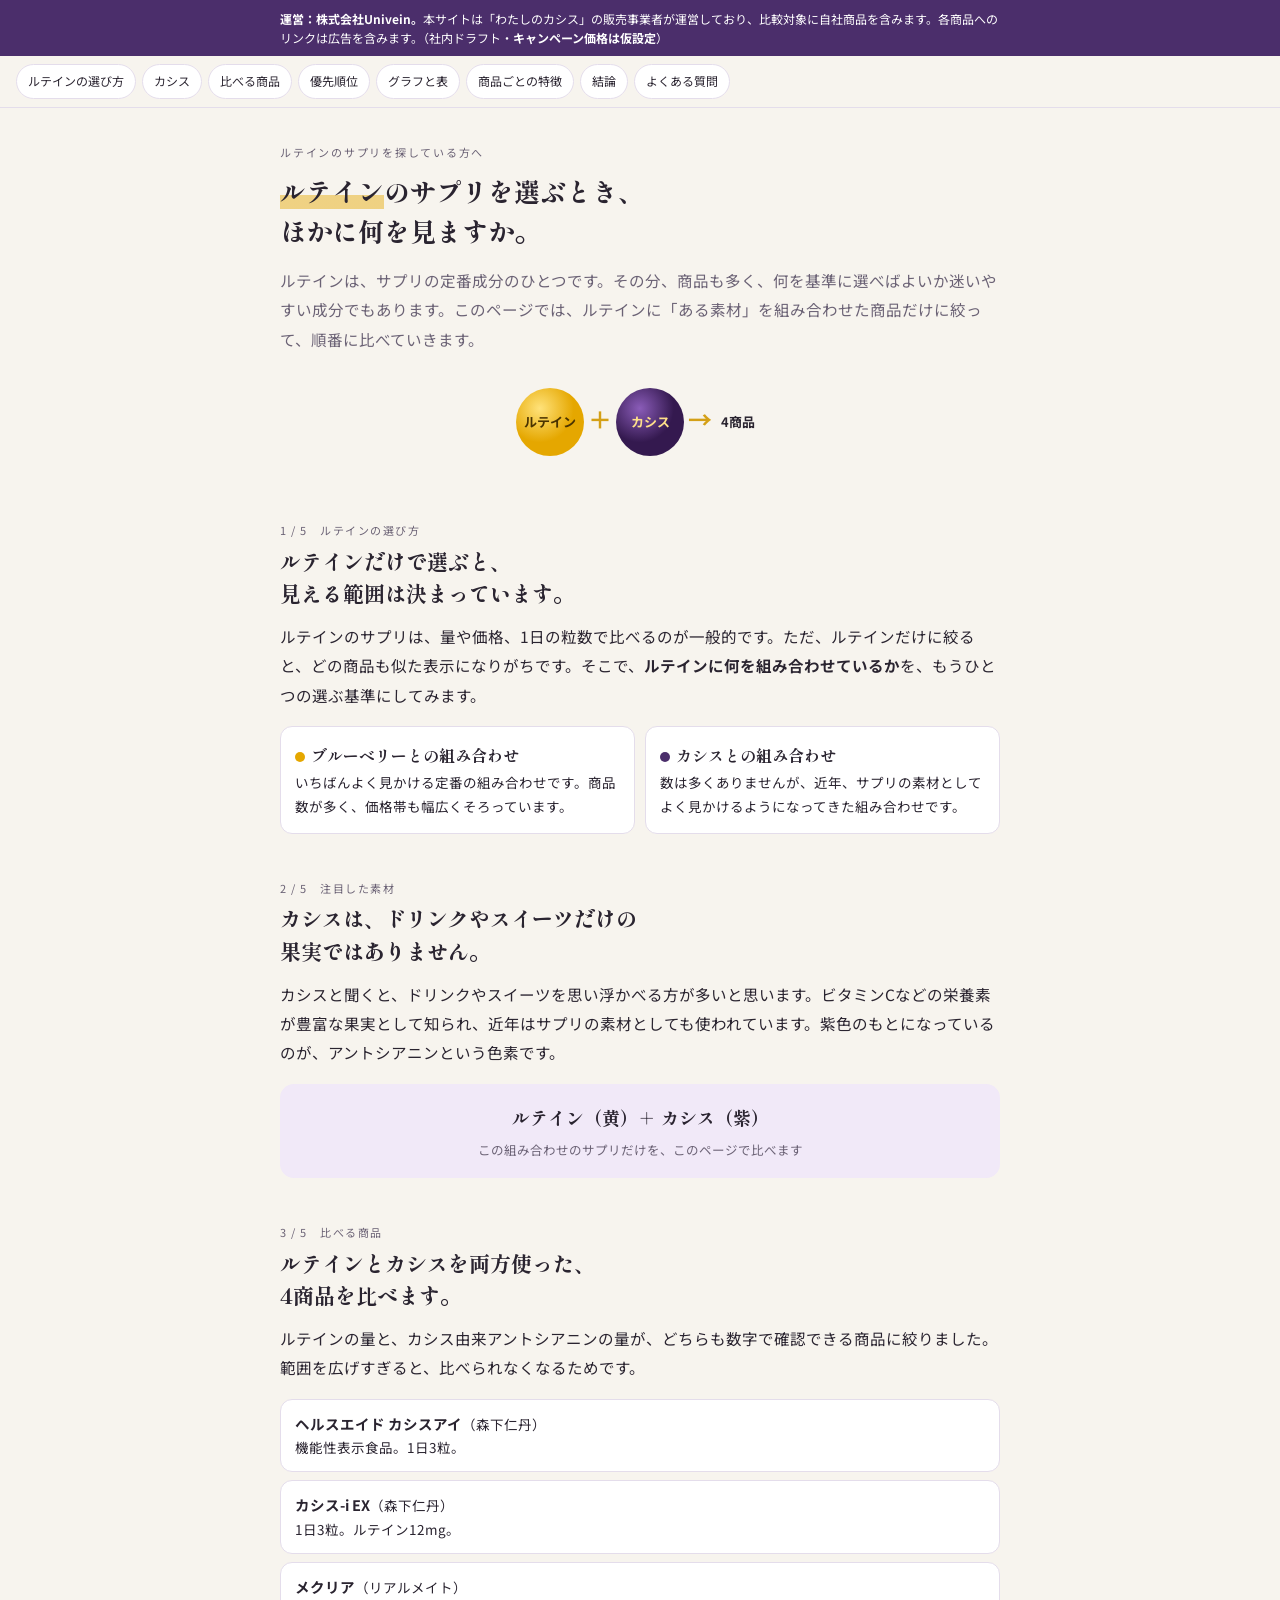
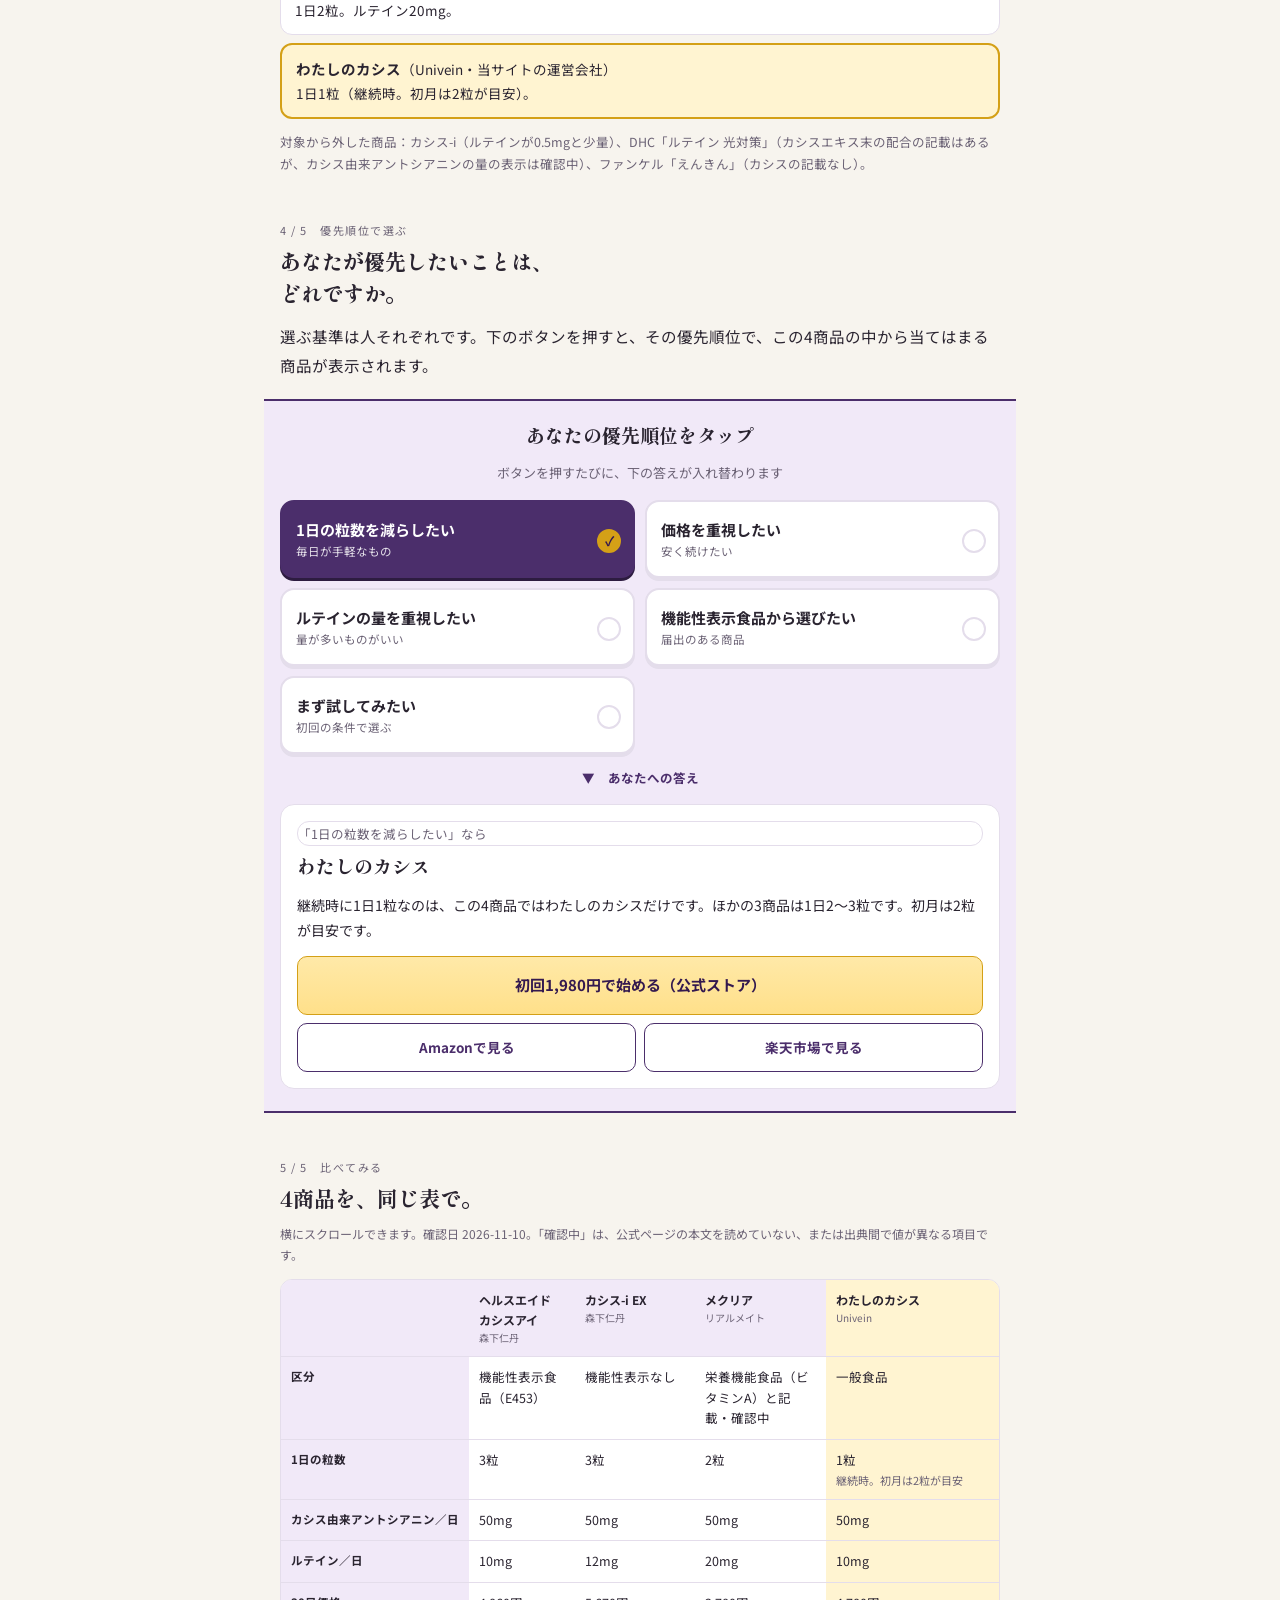
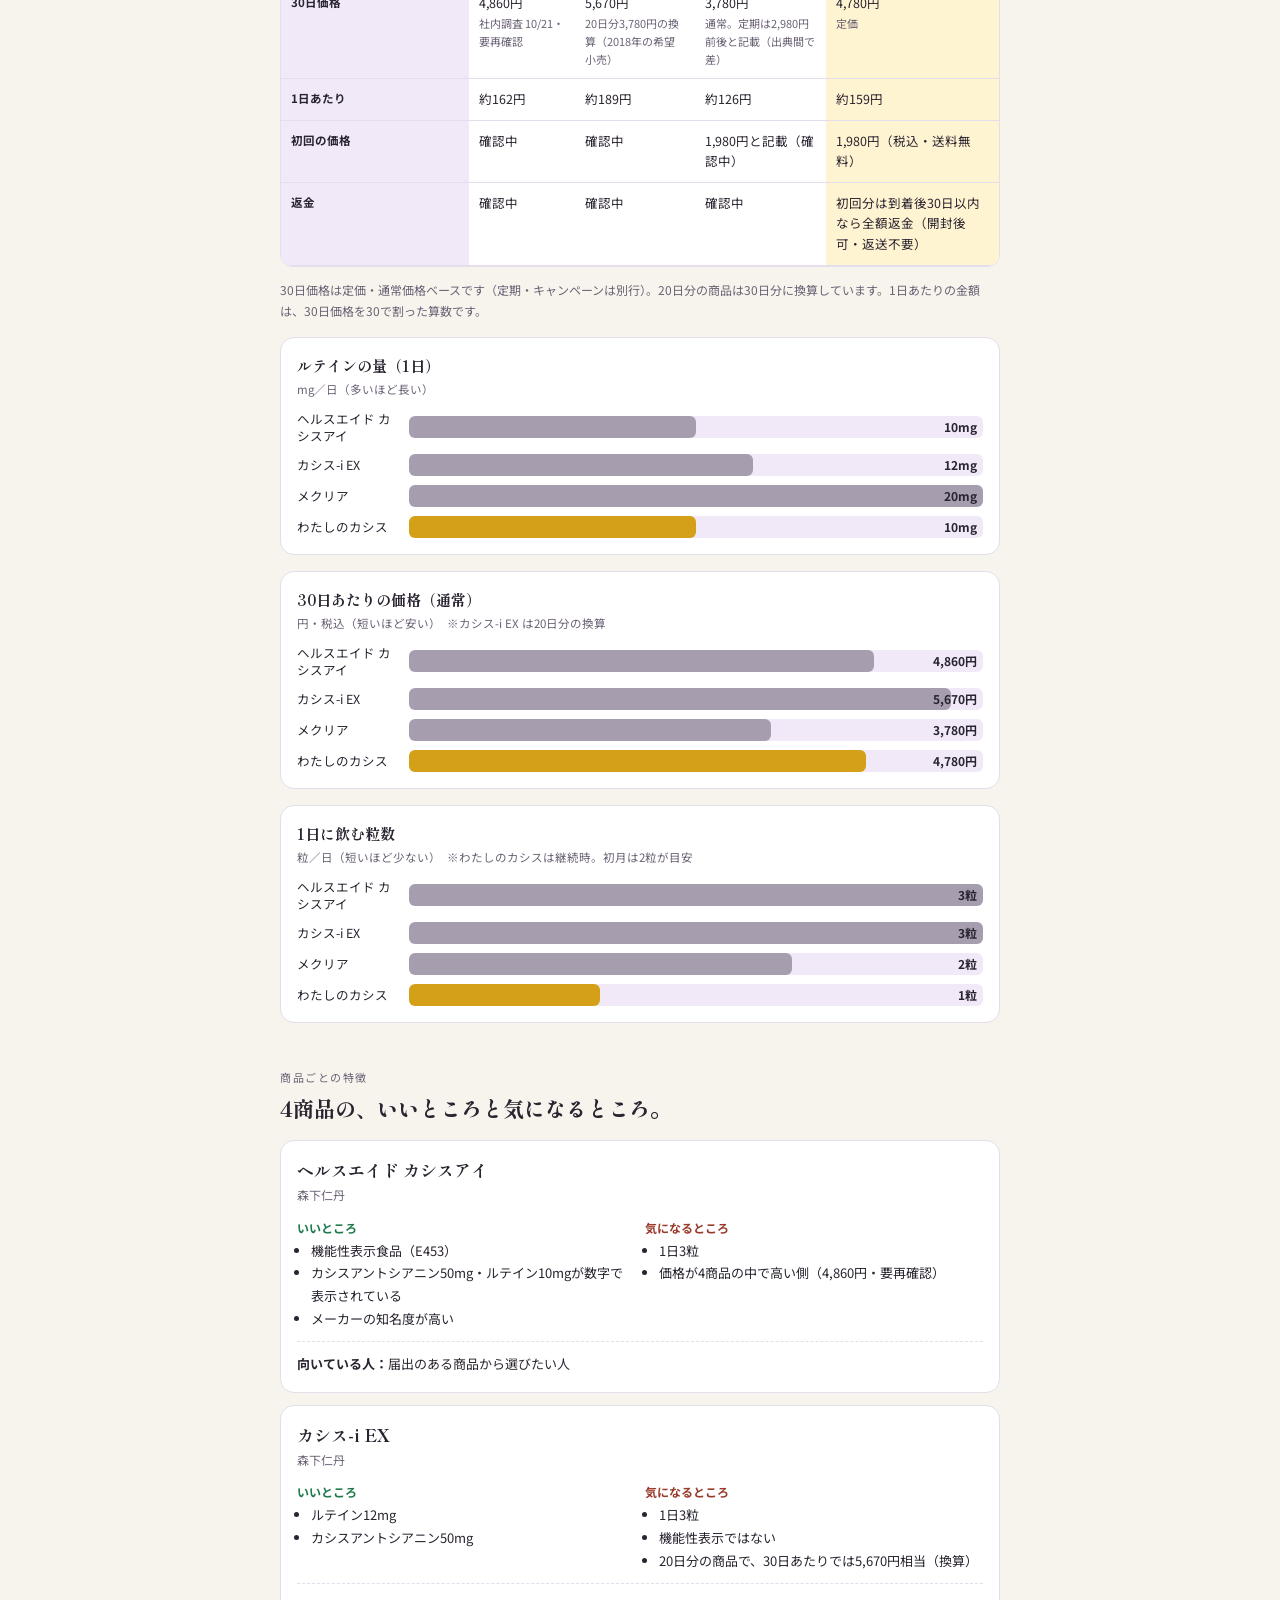
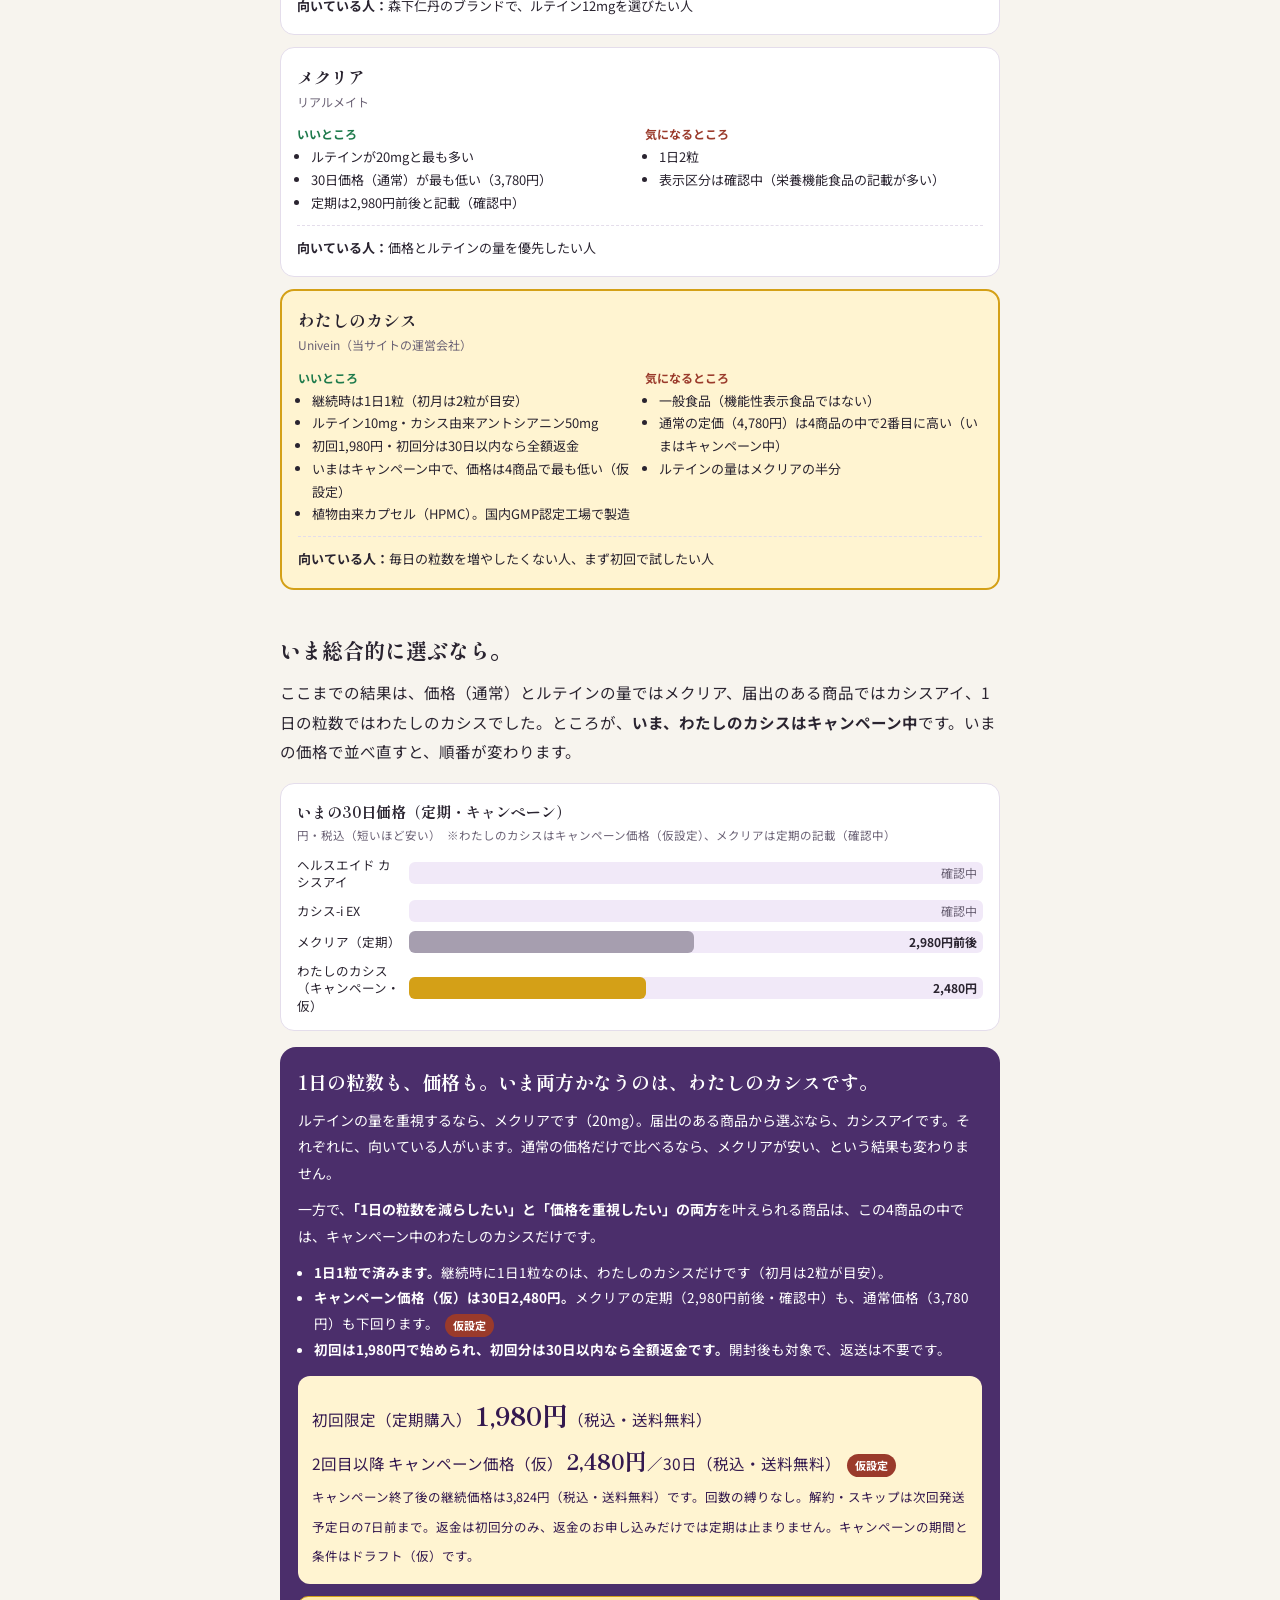
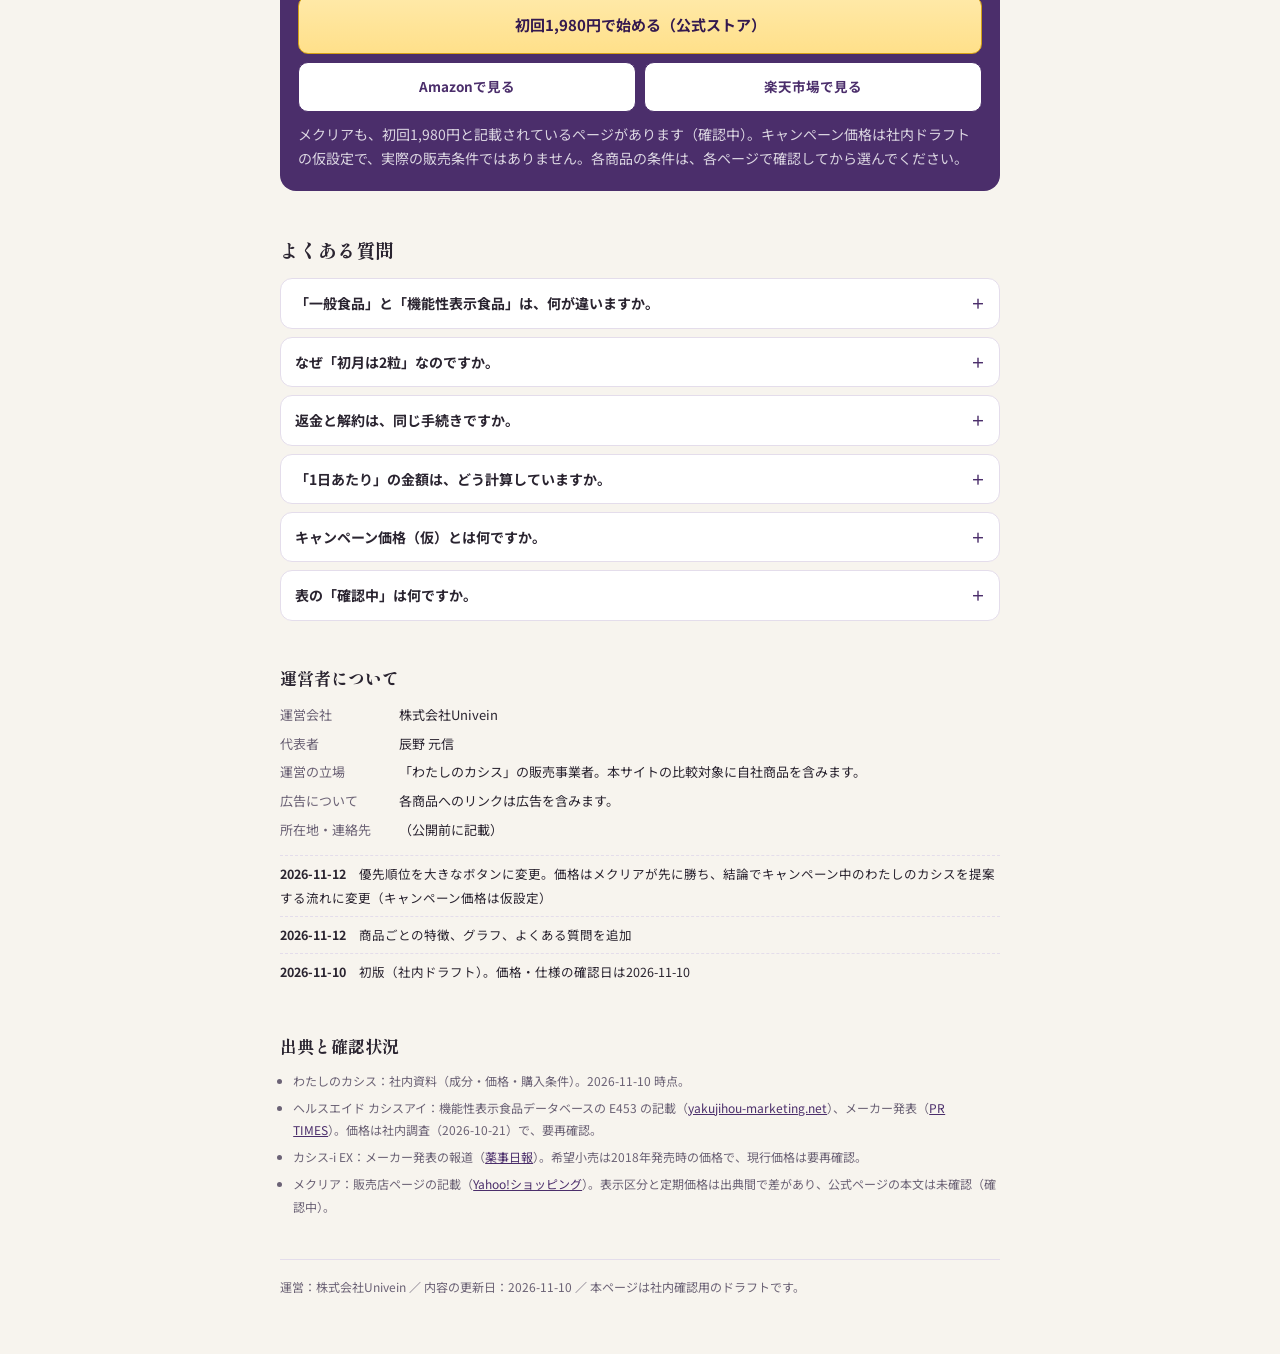
==== compare.html @ a7985a78 "比較サイト: 価格ではメクリアが先に勝ち、結論でキャンペーン中のわたしのカシスを提案する流れに変更 Co-Authored-By: Claude Sonnet 5.5 <noreply@anthrop" ====
<!doctype html>
<html lang="ja">
<head>
<meta charset="utf-8">
<meta name="viewport" content="width=device-width,initial-scale=1">
<meta name="robots" content="noindex,nofollow">
<meta name="claude:viewport-fit-sides" content="cover">
<title>ルテインとカシスのサプリ比較</title>
<link rel="preconnect" href="https://fonts.googleapis.com">
<link rel="preconnect" href="https://fonts.gstatic.com" crossorigin>
<link href="https://fonts.googleapis.com/css2?family=Noto+Sans+JP:wght@400;500;700&family=Shippori+Mincho+B1:wght@600;800&display=swap" rel="stylesheet">
<style>
/* 構成: ルテインを探している人の入口 → ルテインだけでは足りない → カシスという選択肢 → 比べる商品を絞る → 優先順位で選ぶ → 比較表 → 今の結論。上から読むと納得できる1本のストーリー */
:root{
  --bg:#F7F4EE; --card:#FFFFFF; --fg:#2A2430; --muted:#6B6275; --line:#E4DDEB;
  --accent:#4B2E6B; --accent-fg:#FFFFFF; --soft:#F1E9F8; --gold:#D4A017; --goldsoft:#FFF4D1; --lutein:#E5A700; --cassis:#4B2E6B;
  --ok:#1E7A4C; --okbg:#E3F4EA; --ng:#9A3A2B; --warn:#8A6500;
  --f-head:'Shippori Mincho B1',serif; --f-body:'Noto Sans JP',system-ui,sans-serif;
}
@media (prefers-color-scheme:dark){:root:not([data-theme="light"]){
  --bg:#17131C; --card:#221C2A; --fg:#EFE9F5; --muted:#A99FB6; --line:#3A3146;
  --accent:#C9A8EE; --accent-fg:#1B1424; --soft:#2D2438; --gold:#E8B83A; --goldsoft:#3A3014; --lutein:#F2C34A; --cassis:#C9A8EE;
  --ok:#6FD3A1; --okbg:#173326; --ng:#F29B8A; --warn:#F0C65A; color-scheme:dark}}
:root[data-theme="dark"]{
  --bg:#17131C; --card:#221C2A; --fg:#EFE9F5; --muted:#A99FB6; --line:#3A3146;
  --accent:#C9A8EE; --accent-fg:#1B1424; --soft:#2D2438; --gold:#E8B83A; --goldsoft:#3A3014; --lutein:#F2C34A; --cassis:#C9A8EE;
  --ok:#6FD3A1; --okbg:#173326; --ng:#F29B8A; --warn:#F0C65A; color-scheme:dark}
*{box-sizing:border-box}
body{margin:0;background:var(--bg);color:var(--fg);font-family:var(--f-body);font-size:15.5px;line-height:1.9;
  padding-left:max(16px,env(safe-area-inset-left,0px));padding-right:max(16px,env(safe-area-inset-right,0px));padding-block:0 56px}
.wrap{max-width:720px;margin:0 auto}
h1,h2,h3{font-family:var(--f-head);line-height:1.55;margin:0;text-wrap:balance}
.disclose{margin:0 calc(-1 * max(16px,env(safe-area-inset-left,0px)));padding:9px max(16px,env(safe-area-inset-left,0px));background:var(--accent);color:var(--accent-fg);font-size:12px;line-height:1.6}
header.hero{padding:34px 0 6px}
.eyebrow{font-size:11px;letter-spacing:.16em;color:var(--muted)}
h1{font-size:26px;font-weight:800;margin-top:8px}
h1 em{font-style:normal;background:linear-gradient(transparent 62%,color-mix(in srgb,var(--lutein) 45%,transparent) 62%)}
.lead{margin:14px 0 0;color:var(--muted)}
.step{margin-top:44px}
.stepno{font-size:11px;letter-spacing:.14em;color:var(--muted)}
h2{font-size:21px;font-weight:800;margin-top:4px}
.step p{margin:12px 0 0}
.pair{display:grid;grid-template-columns:1fr 1fr;gap:10px;margin-top:16px}
.pair div{padding:14px;border-radius:12px;background:var(--card);border:1px solid var(--line);font-size:13.5px;line-height:1.75}
.pair b{display:block;font-family:var(--f-head);font-size:16px;margin-bottom:2px}
.dot{display:inline-block;width:10px;height:10px;border-radius:50%;margin-right:6px;vertical-align:baseline}
.eq{margin-top:16px;padding:16px;border-radius:14px;background:var(--soft);text-align:center;font-family:var(--f-head);font-size:18px;font-weight:800}
.eq small{display:block;font-family:var(--f-body);font-weight:400;font-size:12.5px;color:var(--muted);margin-top:4px}
.cards4{display:grid;gap:8px;margin-top:16px}
.pc{padding:12px 14px;border-radius:12px;background:var(--card);border:1px solid var(--line);font-size:13.5px;line-height:1.7}
.pc b{font-size:14.5px}
.pc.me{border:2px solid var(--gold);background:var(--goldsoft)}
.excl{margin-top:12px;font-size:12.5px;color:var(--muted);line-height:1.8}
.pick{margin:18px calc(-1 * max(16px,env(safe-area-inset-left,0px))) 0;padding:20px max(16px,env(safe-area-inset-left,0px)) 22px;background:var(--soft);border-block:2px solid var(--accent)}
.pick-lead{font-family:var(--f-head);font-size:19px;font-weight:800;line-height:1.5;text-align:center}
.pick-sub{margin:6px 0 0;text-align:center;font-size:13px;color:var(--muted)}
.tiles{display:grid;grid-template-columns:1fr 1fr;gap:10px;margin-top:14px}
.tile{all:unset;box-sizing:border-box;cursor:pointer;position:relative;display:flex;flex-direction:column;justify-content:center;gap:2px;min-height:78px;padding:12px 38px 12px 14px;border:2px solid var(--line);border-radius:14px;background:var(--card);font-weight:700;font-size:15px;line-height:1.45;box-shadow:0 3px 0 var(--line);transition:transform .12s,box-shadow .12s}
.tile small{font-weight:400;font-size:11.5px;color:var(--muted)}
.tile::after{content:"";position:absolute;right:12px;top:50%;width:20px;height:20px;margin-top:-10px;border-radius:50%;border:2px solid var(--line)}
.tile:active{transform:translateY(2px);box-shadow:0 1px 0 var(--line)}
.tile[aria-pressed="true"]{border-color:var(--accent);background:var(--accent);color:var(--accent-fg);box-shadow:0 3px 0 color-mix(in srgb,var(--accent) 60%,#000)}
.tile[aria-pressed="true"] small{color:inherit;opacity:.85}
.tile[aria-pressed="true"]::after{content:"✓";display:flex;align-items:center;justify-content:center;background:var(--gold);border-color:var(--gold);color:#34194F;font-size:13px;line-height:1}
.tile:focus-visible,.btn:focus-visible{outline:3px solid var(--gold);outline-offset:2px}
.pick-arrow{margin-top:12px;text-align:center;font-size:12.5px;color:var(--accent);font-weight:700}
.answer.flash{animation:flash .45s ease}
@keyframes flash{from{opacity:.2;transform:translateY(8px)}to{opacity:1;transform:none}}
@media (prefers-reduced-motion:reduce){.answer.flash{animation:none}.tile{transition:none}}
.ribbon{display:inline-block;margin-left:6px;padding:1px 8px;border-radius:999px;background:var(--ng);color:#fff;font-size:11px;font-weight:700;vertical-align:middle}
.camp{margin-top:10px;padding:12px 14px;border-radius:12px;background:var(--goldsoft);border:1.5px dashed var(--gold);font-size:13.5px;line-height:1.8}
.camp b{font-family:var(--f-head);font-size:22px}
.answer{margin-top:14px;padding:16px;border-radius:14px;background:var(--card);border:1px solid var(--line)}
.answer .q{font-size:12.5px;color:var(--muted)}
.answer .a{font-family:var(--f-head);font-size:19px;font-weight:800;margin-top:2px}
.answer p{margin:8px 0 0;font-size:14px;line-height:1.85}
.btns{display:grid;grid-template-columns:1fr 1fr;gap:8px;margin-top:12px}
.btn{display:block;text-align:center;text-decoration:none;font-weight:700;font-size:13.5px;padding:11px 8px;border-radius:10px;border:1.5px solid var(--accent);color:var(--accent);background:var(--card)}
.btn.main{grid-column:1/-1;background:linear-gradient(180deg,#FFE9A8,#FFE08A);border-color:#D4A017;color:#34194F;font-size:15px;padding:14px 8px}
.scroller{overflow-x:auto;margin-top:14px;border:1px solid var(--line);border-radius:12px;background:var(--card)}
table{border-collapse:collapse;width:100%;min-width:560px;font-size:12.5px;line-height:1.65}
th,td{padding:10px;text-align:left;border-bottom:1px solid var(--line);vertical-align:top}
thead th{background:var(--soft);font-size:12px}
tbody th{background:var(--soft);font-size:11.5px;white-space:nowrap;position:sticky;left:0}
td.me,th.me{background:var(--goldsoft)}
td small{display:block;color:var(--muted);font-size:11px}
.hl{font-weight:700;color:var(--ok)}
.note{font-size:12px;color:var(--muted);margin-top:8px;line-height:1.75}
.final{margin-top:16px;padding:20px 18px;border-radius:16px;background:var(--accent);color:var(--accent-fg)}
.final h3{font-size:19px}
.final p{margin:10px 0 0;font-size:14px}
.final ul{margin:10px 0 0;padding-left:1.2em;font-size:13.5px}
.offer{margin-top:14px;padding:14px;border-radius:12px;background:var(--goldsoft);color:#34194F}
.offer b{font-family:var(--f-head);font-size:26px}
.final .note{color:inherit;opacity:.8}
.src{font-size:12px;color:var(--muted);padding-left:1.1em;margin:10px 0 0}
.src li{margin:4px 0;overflow-wrap:anywhere}
a{color:var(--accent)}
footer{margin-top:40px;padding-top:16px;border-top:1px solid var(--line);font-size:12px;color:var(--muted)}

.nav{position:sticky;top:env(safe-area-inset-top,0px);z-index:20;margin:0 calc(-1 * max(16px,env(safe-area-inset-left,0px)));padding:8px max(16px,env(safe-area-inset-left,0px));background:color-mix(in srgb,var(--bg) 92%,transparent);backdrop-filter:blur(6px);border-bottom:1px solid var(--line);overflow-x:auto;white-space:nowrap}
.nav a{display:inline-block;margin-right:6px;padding:5px 11px;border-radius:999px;font-size:12px;text-decoration:none;color:var(--fg);background:var(--card);border:1px solid var(--line)}
.nav a:focus-visible{outline:3px solid var(--gold);outline-offset:2px}
.hero-art{margin-top:20px;display:flex;justify-content:center}
.chart{margin-top:16px;padding:16px;border-radius:14px;background:var(--card);border:1px solid var(--line)}
.chart h3{font-size:15px}
.chart .u{font-size:11.5px;color:var(--muted);margin-top:2px}
.bar{display:grid;grid-template-columns:104px 1fr;gap:8px;align-items:center;margin-top:9px;font-size:12.5px}
.bar .nm{line-height:1.4}
.bar .tr{position:relative;height:22px;border-radius:6px;background:var(--soft)}
.bar .fl{position:absolute;inset:0 auto 0 0;border-radius:6px;background:var(--muted);opacity:.55}
.bar.me .fl{background:var(--gold);opacity:1}
.bar .v{position:absolute;right:6px;top:50%;transform:translateY(-50%);font-size:12px;font-weight:700;font-variant-numeric:tabular-nums}
.prof{display:grid;gap:12px;margin-top:16px}
.pf{padding:16px;border-radius:14px;background:var(--card);border:1px solid var(--line)}
.pf.me{border:2px solid var(--gold);background:var(--goldsoft)}
.pf h3{font-size:17px}.pf .mk{font-size:12px;color:var(--muted)}
.pf .cols{display:grid;grid-template-columns:1fr 1fr;gap:10px;margin-top:10px;font-size:13px;line-height:1.75}
.pf .cols b{display:block;font-size:12px;margin-bottom:2px}
.pf .good b{color:var(--ok)}.pf .bad b{color:var(--ng)}
.pf ul{margin:0;padding-left:1.1em}
.pf .for{margin-top:10px;font-size:13px;padding-top:10px;border-top:1px dashed var(--line)}
.faq{margin-top:14px;display:grid;gap:8px}
.q{border:1px solid var(--line);border-radius:12px;background:var(--card);overflow:hidden}
.q button{all:unset;box-sizing:border-box;cursor:pointer;display:flex;gap:10px;width:100%;padding:13px 14px;font-weight:700;font-size:14px;line-height:1.6}
.q button::after{content:"＋";margin-left:auto;color:var(--accent)}
.q button[aria-expanded="true"]::after{content:"－"}
.q button:focus-visible{outline:3px solid var(--gold);outline-offset:-3px}
.q .ans{padding:0 14px 14px;font-size:13.5px;line-height:1.85}
.q .ans[hidden]{display:none}
.co{margin-top:12px;font-size:13px}
.co{display:grid;grid-template-columns:8.5em 1fr;gap:4px 8px}.co dt{color:var(--muted)}.co dd{margin:0}
.log{margin:10px 0 0;padding:0;list-style:none;font-size:12.5px}
.log li{padding:6px 0;border-top:1px dashed var(--line)}
@media (max-width:420px){.pf .cols{grid-template-columns:1fr}.bar{grid-template-columns:88px 1fr}.tiles{gap:8px}.tile{font-size:14px;padding-right:34px}}
@media (max-width:420px){.pair{grid-template-columns:1fr}}
</style>
</head>
<body>
<div class="disclose"><div class="wrap"><b>運営：株式会社Univein。</b>本サイトは「わたしのカシス」の販売事業者が運営しており、比較対象に自社商品を含みます。各商品へのリンクは広告を含みます。（社内ドラフト・<b>キャンペーン価格は仮設定</b>）</div></div>

<nav class="nav" aria-label="ページ内の移動"><a href="#s1">ルテインの選び方</a><a href="#s2">カシス</a><a href="#s3">比べる商品</a><a href="#s4">優先順位</a><a href="#s5">グラフと表</a><a href="#s7">商品ごとの特徴</a><a href="#s6">結論</a><a href="#faq">よくある質問</a></nav>
<div class="wrap">
<header class="hero">
  <div class="eyebrow">ルテインのサプリを探している方へ</div>
  <h1><em>ルテイン</em>のサプリを選ぶとき、<br>ほかに何を見ますか。</h1>
  <p class="lead">ルテインは、サプリの定番成分のひとつです。その分、商品も多く、何を基準に選べばよいか迷いやすい成分でもあります。このページでは、ルテインに「ある素材」を組み合わせた商品だけに絞って、順番に比べていきます。</p>
  <div class="hero-art" aria-hidden="true"><svg width="260" height="96" viewBox="0 0 260 96"><defs><radialGradient id="gy" cx="35%" cy="30%"><stop offset="0" stop-color="#FFE27A"/><stop offset="1" stop-color="#E5A700"/></radialGradient><radialGradient id="gp" cx="35%" cy="30%"><stop offset="0" stop-color="#8a5cb8"/><stop offset="1" stop-color="#34194F"/></radialGradient></defs><circle cx="40" cy="48" r="34" fill="url(#gy)"/><text x="40" y="53" text-anchor="middle" font-size="13" font-weight="700" fill="#4a3300">ルテイン</text><text x="90" y="55" text-anchor="middle" font-size="24" font-weight="700" fill="#D4A017">＋</text><circle cx="140" cy="48" r="34" fill="url(#gp)"/><text x="140" y="53" text-anchor="middle" font-size="13" font-weight="700" fill="#FFE08A">カシス</text><text x="190" y="55" text-anchor="middle" font-size="24" font-weight="700" fill="#D4A017">→</text><text x="228" y="53" text-anchor="middle" font-size="13" font-weight="700" fill="currentColor">4商品</text></svg></div>
</header>

<section class="step" aria-labelledby="s1">
  <div class="stepno">1 / 5　ルテインの選び方</div>
  <h2 id="s1">ルテインだけで選ぶと、<br>見える範囲は決まっています。</h2>
  <p>ルテインのサプリは、量や価格、1日の粒数で比べるのが一般的です。ただ、ルテインだけに絞ると、どの商品も似た表示になりがちです。そこで、<b>ルテインに何を組み合わせているか</b>を、もうひとつの選ぶ基準にしてみます。</p>
  <div class="pair">
    <div><b><span class="dot" style="background:var(--lutein)"></span>ブルーベリーとの組み合わせ</b>いちばんよく見かける定番の組み合わせです。商品数が多く、価格帯も幅広くそろっています。</div>
    <div><b><span class="dot" style="background:var(--cassis)"></span>カシスとの組み合わせ</b>数は多くありませんが、近年、サプリの素材としてよく見かけるようになってきた組み合わせです。</div>
  </div>
</section>

<section class="step" aria-labelledby="s2">
  <div class="stepno">2 / 5　注目した素材</div>
  <h2 id="s2">カシスは、ドリンクやスイーツだけの<br>果実ではありません。</h2>
  <p>カシスと聞くと、ドリンクやスイーツを思い浮かべる方が多いと思います。ビタミンCなどの栄養素が豊富な果実として知られ、近年はサプリの素材としても使われています。紫色のもとになっているのが、アントシアニンという色素です。</p>
  <div class="eq">ルテイン（黄）＋ カシス（紫）<small>この組み合わせのサプリだけを、このページで比べます</small></div>
</section>

<section class="step" aria-labelledby="s3">
  <div class="stepno">3 / 5　比べる商品</div>
  <h2 id="s3">ルテインとカシスを両方使った、<br>4商品を比べます。</h2>
  <p>ルテインの量と、カシス由来アントシアニンの量が、どちらも数字で確認できる商品に絞りました。範囲を広げすぎると、比べられなくなるためです。</p>
  <div class="cards4">
    <div class="pc"><b>ヘルスエイド カシスアイ</b>（森下仁丹）<br>機能性表示食品。1日3粒。</div>
    <div class="pc"><b>カシス-i EX</b>（森下仁丹）<br>1日3粒。ルテイン12mg。</div>
    <div class="pc"><b>メクリア</b>（リアルメイト）<br>1日2粒。ルテイン20mg。</div>
    <div class="pc me"><b>わたしのカシス</b>（Univein・当サイトの運営会社）<br>1日1粒（継続時。初月は2粒が目安）。</div>
  </div>
  <p class="excl">対象から外した商品：カシス-i（ルテインが0.5mgと少量）、DHC「ルテイン 光対策」（カシスエキス末の配合の記載はあるが、カシス由来アントシアニンの量の表示は確認中）、ファンケル「えんきん」（カシスの記載なし）。</p>
</section>

<section class="step" aria-labelledby="s4">
  <div class="stepno">4 / 5　優先順位で選ぶ</div>
  <h2 id="s4">あなたが優先したいことは、<br>どれですか。</h2>
  <p>選ぶ基準は人それぞれです。下のボタンを押すと、その優先順位で、この4商品の中から当てはまる商品が表示されます。</p>
  <div class="pick">
    <div class="pick-lead">あなたの優先順位をタップ</div>
    <p class="pick-sub">ボタンを押すたびに、下の答えが入れ替わります</p>
    <div class="tiles" id="prio" role="group" aria-label="優先順位"></div>
    <div class="pick-arrow" aria-hidden="true">▼　あなたへの答え</div>
    <div class="answer" id="answer" aria-live="polite"></div>
  </div>
</section>

<section class="step" aria-labelledby="s5">
  <div class="stepno">5 / 5　比べてみる</div>
  <h2 id="s5">4商品を、同じ表で。</h2>
  <p class="note" style="margin-top:8px">横にスクロールできます。確認日 2026-11-10。「確認中」は、公式ページの本文を読めていない、または出典間で値が異なる項目です。</p>
  <div class="scroller"><table id="tbl"></table></div>
  <p class="note">30日価格は定価・通常価格ベースです（定期・キャンペーンは別行）。20日分の商品は30日分に換算しています。1日あたりの金額は、30日価格を30で割った算数です。</p>

  <div class="chart"><h3>ルテインの量（1日）</h3><div class="u">mg／日（多いほど長い）</div><div id="c-lu"></div></div>
  <div class="chart"><h3>30日あたりの価格（通常）</h3><div class="u">円・税込（短いほど安い）　※カシス-i EX は20日分の換算</div><div id="c-p"></div></div>
  <div class="chart"><h3>1日に飲む粒数</h3><div class="u">粒／日（短いほど少ない）　※わたしのカシスは継続時。初月は2粒が目安</div><div id="c-n"></div></div>
</section>

<section class="step" aria-labelledby="s7">
  <div class="stepno">商品ごとの特徴</div>
  <h2 id="s7">4商品の、いいところと気になるところ。</h2>
  <div class="prof" id="prof"></div>
</section>

<section class="step" aria-labelledby="s6">
  <h2 id="s6">いま総合的に選ぶなら。</h2>
  <p>ここまでの結果は、価格（通常）とルテインの量ではメクリア、届出のある商品ではカシスアイ、1日の粒数ではわたしのカシスでした。ところが、<b>いま、わたしのカシスはキャンペーン中</b>です。いまの価格で並べ直すと、順番が変わります。</p>
  <div class="chart"><h3>いまの30日価格（定期・キャンペーン）</h3><div class="u">円・税込（短いほど安い）　※わたしのカシスはキャンペーン価格（仮設定）、メクリアは定期の記載（確認中）</div><div id="c-p2"></div></div>

  <div class="final">
    <h3>1日の粒数も、価格も。いま両方かなうのは、わたしのカシスです。</h3>
    <p>ルテインの量を重視するなら、メクリアです（20mg）。届出のある商品から選ぶなら、カシスアイです。それぞれに、向いている人がいます。通常の価格だけで比べるなら、メクリアが安い、という結果も変わりません。</p>
    <p>一方で、<b>「1日の粒数を減らしたい」と「価格を重視したい」の両方</b>を叶えられる商品は、この4商品の中では、キャンペーン中のわたしのカシスだけです。</p>
    <ul>
      <li><b>1日1粒で済みます。</b>継続時に1日1粒なのは、わたしのカシスだけです（初月は2粒が目安）。</li>
      <li><b>キャンペーン価格（仮）は30日2,480円。</b>メクリアの定期（2,980円前後・確認中）も、通常価格（3,780円）も下回ります。<span class="ribbon">仮設定</span></li>
      <li><b>初回は1,980円で始められ、初回分は30日以内なら全額返金です。</b>開封後も対象で、返送は不要です。</li>
    </ul>
    <div class="offer">初回限定（定期購入） <b>1,980円</b>（税込・送料無料）<br>2回目以降 キャンペーン価格（仮） <b style="font-size:22px">2,480円</b>／30日（税込・送料無料）<span class="ribbon">仮設定</span><br><span style="font-size:12.5px">キャンペーン終了後の継続価格は3,824円（税込・送料無料）です。回数の縛りなし。解約・スキップは次回発送予定日の7日前まで。返金は初回分のみ、返金のお申し込みだけでは定期は止まりません。キャンペーンの期間と条件はドラフト（仮）です。</span></div>
    <div class="btns"><a class="btn main" id="official" href="https://www.l-o-e.jp/collections/all" target="_blank" rel="noopener">初回1,980円で始める（公式ストア）</a>
    <a class="btn" target="_blank" rel="noopener sponsored" href="https://www.amazon.co.jp/s?k=%E3%82%8F%E3%81%9F%E3%81%97%E3%81%AE%E3%82%AB%E3%82%B7%E3%82%B9">Amazonで見る</a><a class="btn" target="_blank" rel="noopener sponsored" href="https://search.rakuten.co.jp/search/mall/%E3%82%8F%E3%81%9F%E3%81%97%E3%81%AE%E3%82%AB%E3%82%B7%E3%82%B9/">楽天市場で見る</a></div>
    <p class="note">メクリアも、初回1,980円と記載されているページがあります（確認中）。キャンペーン価格は社内ドラフトの仮設定で、実際の販売条件ではありません。各商品の条件は、各ページで確認してから選んでください。</p>
  </div>
</section>

<section class="step" aria-labelledby="faq">
  <h2 id="faq" style="font-size:19px">よくある質問</h2>
  <div class="faq" id="faqlist"></div>
</section>

<section class="step" aria-labelledby="co">
  <h2 id="co" style="font-size:17px">運営者について</h2>
  <dl class="co"><dt>運営会社</dt><dd>株式会社Univein</dd><dt>代表者</dt><dd>辰野 元信</dd><dt>運営の立場</dt><dd>「わたしのカシス」の販売事業者。本サイトの比較対象に自社商品を含みます。</dd><dt>広告について</dt><dd>各商品へのリンクは広告を含みます。</dd><dt>所在地・連絡先</dt><dd>（公開前に記載）</dd></dl>
  <ul class="log"><li><b>2026-11-12</b>　優先順位を大きなボタンに変更。価格はメクリアが先に勝ち、結論でキャンペーン中のわたしのカシスを提案する流れに変更（キャンペーン価格は仮設定）</li><li><b>2026-11-12</b>　商品ごとの特徴、グラフ、よくある質問を追加</li><li><b>2026-11-10</b>　初版（社内ドラフト）。価格・仕様の確認日は2026-11-10</li></ul>
</section>

<section class="step" aria-labelledby="h-src">
  <h2 id="h-src" style="font-size:17px">出典と確認状況</h2>
  <ul class="src">
    <li>わたしのカシス：社内資料（成分・価格・購入条件）。2026-11-10 時点。</li>
    <li>ヘルスエイド カシスアイ：機能性表示食品データベースの E453 の記載（<a href="https://yakujihou-marketing.net/database/e453/" target="_blank" rel="noopener">yakujihou-marketing.net</a>）、メーカー発表（<a href="https://prtimes.jp/main/html/rd/p/000000058.000035073.html" target="_blank" rel="noopener">PR TIMES</a>）。価格は社内調査（2026-10-21）で、要再確認。</li>
    <li>カシス-i EX：メーカー発表の報道（<a href="https://www.yakuji.co.jp/?p=67365" target="_blank" rel="noopener">薬事日報</a>）。希望小売は2018年発売時の価格で、現行価格は要再確認。</li>
    <li>メクリア：販売店ページの記載（<a href="https://store.shopping.yahoo.co.jp/realmate/mc0881.html" target="_blank" rel="noopener">Yahoo!ショッピング</a>）。表示区分と定期価格は出典間で差があり、公式ページの本文は未確認（確認中）。</li>
  </ul>
</section>

<footer>運営：株式会社Univein ／ 内容の更新日：2026-11-10 ／ 本ページは社内確認用のドラフトです。</footer>
</div>

<script>
var P=[
 {id:'eye',name:'ヘルスエイド カシスアイ',maker:'森下仁丹',cat:'機能性表示食品（E453）',per:'3粒',ac:'50mg',lu:'10mg',p30:'4,860円',p30n:'社内調査 10/21・要再確認',day:'約162円',first:'確認中',ret:'確認中',q:'ヘルスエイド カシスアイ'},
 {id:'ex',name:'カシス-i EX',maker:'森下仁丹',cat:'機能性表示なし',per:'3粒',ac:'50mg',lu:'12mg',p30:'5,670円',p30n:'20日分3,780円の換算（2018年の希望小売）',day:'約189円',first:'確認中',ret:'確認中',q:'カシス-i EX'},
 {id:'mec',name:'メクリア',maker:'リアルメイト',cat:'栄養機能食品（ビタミンA）と記載・確認中',per:'2粒',ac:'50mg',lu:'20mg',p30:'3,780円',p30n:'通常。定期は2,980円前後と記載（出典間で差）',day:'約126円',first:'1,980円と記載（確認中）',ret:'確認中',q:'メクリア リアルメイト'},
 {id:'me',name:'わたしのカシス',maker:'Univein',cat:'一般食品',per:'1粒',pern:'継続時。初月は2粒が目安',ac:'50mg',lu:'10mg',p30:'4,780円',p30n:'定価',day:'約159円',first:'1,980円（税込・送料無料）',ret:'初回分は到着後30日以内なら全額返金（開封後可・返送不要）',q:'わたしのカシス',me:true}
];
var PRIO=[
 {k:'one',t:'1日の粒数を減らしたい',sub:'毎日が手軽なもの',who:'わたしのカシス',why:'継続時に1日1粒なのは、この4商品ではわたしのカシスだけです。ほかの3商品は1日2〜3粒です。初月は2粒が目安です。',me:true},
 {k:'price',t:'価格を重視したい',sub:'安く続けたい',who:'メクリア',why:'30日価格（通常）は、この4商品のうちメクリアが最も低い3,780円で、ルテインの量も最も多い20mgです。定期は2,980円前後と記載されています（確認中）。わたしのカシスの通常の定価は4,780円で、高い側です。',link:true},
 {k:'lu',t:'ルテインの量を重視したい',sub:'量が多いものがいい',who:'メクリア',why:'ルテインは1日20mgで、この4商品のうち最も多い量です。わたしのカシスは10mgで、カシスアイと同じ量です。'},
 {k:'fn',t:'機能性表示食品から選びたい',sub:'届出のある商品',who:'ヘルスエイド カシスアイ',why:'この4商品のうち、機能性表示食品（届出番号E453）はカシスアイだけです。わたしのカシスは一般食品です。'},
 {k:'try',t:'まず試してみたい',sub:'初回の条件で選ぶ',who:'わたしのカシス',why:'初回は1,980円（税込・送料無料）で、初回分は到着後30日以内なら全額返金です（開封後可・返送不要）。ほかの商品の初回条件・返金条件は確認中です。',me:true}
];
var cur='one';
function btns(q,me){var e=encodeURIComponent(q);return '<div class="btns">'+(me?'<a class="btn main" href="https://www.l-o-e.jp/collections/all" target="_blank" rel="noopener">初回1,980円で始める（公式ストア）</a>':'')+'<a class="btn" target="_blank" rel="noopener sponsored" href="https://www.amazon.co.jp/s?k='+e+'">Amazonで見る</a><a class="btn" target="_blank" rel="noopener sponsored" href="https://search.rakuten.co.jp/search/mall/'+e+'/">楽天市場で見る</a></div>'}
function renderPrio(first){
 var pr=document.getElementById('prio');pr.innerHTML=PRIO.map(function(p){return '<button class="tile" aria-pressed="'+(cur===p.k)+'" data-k="'+p.k+'">'+p.t+'<small>'+p.sub+'</small></button>'}).join('');
 pr.querySelectorAll('button').forEach(function(b){b.onclick=function(){cur=b.dataset.k;renderPrio(false)}});
 var p=PRIO.filter(function(x){return x.k===cur})[0],pd=P.filter(function(x){return x.name===p.who})[0];
 var el=document.getElementById('answer');
 el.innerHTML='<div class="q">「'+p.t+'」なら</div><div class="a">'+p.who+'</div><p>'+p.why+'</p>'+(p.link?'<p style="margin-top:10px"><a href="#s6" style="font-weight:700">▶ ただし、いまだけ安くなっている商品があります。結論を見る</a></p>':'')+btns(pd.q,pd.me);
 el.classList.remove('flash');if(first!==true){void el.offsetWidth;el.classList.add('flash')}
}
function renderTbl(){
 var rows=[['区分','cat'],['1日の粒数','per'],['カシス由来アントシアニン／日','ac'],['ルテイン／日','lu'],['30日価格','p30'],['1日あたり','day'],['初回の価格','first'],['返金','ret']];
 var t='<thead><tr><th></th>'+P.map(function(p){return '<th class="'+(p.me?'me':'')+'">'+p.name+'<small style="font-weight:400;color:var(--muted);display:block">'+p.maker+'</small></th>'}).join('')+'</tr></thead><tbody>';
 rows.forEach(function(r){t+='<tr><th>'+r[0]+'</th>'+P.map(function(p){var note=r[1]==='per'&&p.pern?'<small>'+p.pern+'</small>':r[1]==='p30'?'<small>'+p.p30n+'</small>':'';return '<td class="'+(p.me?'me':'')+'">'+p[r[1]]+note+'</td>'}).join('')+'</tr>'});
 document.getElementById('tbl').innerHTML=t+'</tbody>';
}
renderPrio(true);renderTbl();
function bars(id,key,max,fmtv){var rows=P.map(function(p){var v=p[key];return '<div class="bar'+(p.me?' me':'')+'"><div class="nm">'+p.name+'</div><div class="tr"><div class="fl" style="width:'+Math.max(4,v/max*100)+'%"></div><span class="v">'+fmtv(v)+'</span></div></div>'}).join('');document.getElementById(id).innerHTML=rows}
var N={eye:{lu:10,pr:4860,n:3},ex:{lu:12,pr:5670,n:3},mec:{lu:20,pr:3780,n:2},me:{lu:10,pr:4780,n:1}};
P.forEach(function(p){p.nlu=N[p.id].lu;p.npr=N[p.id].pr;p.nn=N[p.id].n});
bars('c-lu','nlu',20,function(v){return v+'mg'});
bars('c-p','npr',6000,function(v){return v.toLocaleString('ja-JP')+'円'});
document.getElementById('c-p2').innerHTML=[['ヘルスエイド カシスアイ',null],['カシス-i EX',null],['メクリア（定期）',2980],['わたしのカシス（キャンペーン・仮）',2480]].map(function(r,i){return '<div class="bar'+(i===3?' me':'')+'"><div class="nm">'+r[0]+'</div><div class="tr">'+(r[1]?'<div class="fl" style="width:'+(r[1]/6000*100)+'%"></div><span class="v">'+r[1].toLocaleString('ja-JP')+'円'+(i===2?'前後':'')+'</span>':'<span class="v" style="font-weight:400;color:var(--muted)">確認中</span>')+'</div></div>'}).join('');
bars('c-n','nn',3,function(v){return v+'粒'});
var PF=[
 {n:'ヘルスエイド カシスアイ',mk:'森下仁丹',g:['機能性表示食品（E453）','カシスアントシアニン50mg・ルテイン10mgが数字で表示されている','メーカーの知名度が高い'],b:['1日3粒','価格が4商品の中で高い側（4,860円・要再確認）'],f:'届出のある商品から選びたい人'},
 {n:'カシス-i EX',mk:'森下仁丹',g:['ルテイン12mg','カシスアントシアニン50mg'],b:['1日3粒','機能性表示ではない','20日分の商品で、30日あたりでは5,670円相当（換算）'],f:'森下仁丹のブランドで、ルテイン12mgを選びたい人'},
 {n:'メクリア',mk:'リアルメイト',g:['ルテインが20mgと最も多い','30日価格（通常）が最も低い（3,780円）','定期は2,980円前後と記載（確認中）'],b:['1日2粒','表示区分は確認中（栄養機能食品の記載が多い）'],f:'価格とルテインの量を優先したい人'},
 {n:'わたしのカシス',mk:'Univein（当サイトの運営会社）',me:true,g:['継続時は1日1粒（初月は2粒が目安）','ルテイン10mg・カシス由来アントシアニン50mg','初回1,980円・初回分は30日以内なら全額返金','いまはキャンペーン中で、価格は4商品で最も低い（仮設定）','植物由来カプセル（HPMC）。国内GMP認定工場で製造'],b:['一般食品（機能性表示食品ではない）','通常の定価（4,780円）は4商品の中で2番目に高い（いまはキャンペーン中）','ルテインの量はメクリアの半分'],f:'毎日の粒数を増やしたくない人、まず初回で試したい人'}
];
document.getElementById('prof').innerHTML=PF.map(function(p){return '<article class="pf'+(p.me?' me':'')+'"><h3>'+p.n+'</h3><div class="mk">'+p.mk+'</div><div class="cols"><div class="good"><b>いいところ</b><ul>'+p.g.map(function(x){return '<li>'+x+'</li>'}).join('')+'</ul></div><div class="bad"><b>気になるところ</b><ul>'+p.b.map(function(x){return '<li>'+x+'</li>'}).join('')+'</ul></div></div><div class="for"><b>向いている人：</b>'+p.f+'</div></article>'}).join('');
var FQ=[
 ['「一般食品」と「機能性表示食品」は、何が違いますか。','機能性表示食品は、事業者が機能性の根拠を消費者庁に届け出た食品です。一般食品は、その届出がない食品です。わたしのカシスは一般食品で、届出はしていません。そのため、このページでは、成分の量・粒数・価格・購入条件といった事実だけを比べています。'],
 ['なぜ「初月は2粒」なのですか。','初回のお届けは2箱で、初月は1日2粒が目安です。2か月目以降は1箱（30粒）を30日ごとにお届けし、1日1粒が目安です。このページの「1日1粒」は、2か月目以降の継続時の目安です。'],
 ['返金と解約は、同じ手続きですか。','別の手続きです。返金は初回分のみで、到着後30日以内にメール（info@l-o-e.jp）でお申し込みください。解約・スキップ・変更は、次回発送予定日の7日前までにマイページから行います。返金のお申し込みだけでは、定期は止まりません。'],
 ['「1日あたり」の金額は、どう計算していますか。','30日価格（税込）を30で割った金額です。20日分の商品は、30日分に換算してから割っています。定期やキャンペーンの価格は含みません。'],
 ['キャンペーン価格（仮）とは何ですか。','わたしのカシスに、他の商品の定期・通常価格を下回る金額（30日2,480円）を仮に設定した、社内ドラフト上のシミュレーションです。実際の販売価格ではありません。公開する場合は、金額・期間・条件を確定してから表示します。'],
 ['表の「確認中」は何ですか。','公式ページの本文を読めていない項目、または出典によって値が異なる項目です。推測では埋めず、確認が取れた時点で更新します。']
];
document.getElementById('faqlist').innerHTML=FQ.map(function(f,i){return '<div class="q"><button aria-expanded="false" aria-controls="a'+i+'">'+f[0]+'</button><div class="ans" id="a'+i+'" hidden>'+f[1]+'</div></div>'}).join('');
document.querySelectorAll('#faqlist .q button').forEach(function(b){b.onclick=function(){var a=document.getElementById(b.getAttribute('aria-controls')),o=b.getAttribute('aria-expanded')==='true';b.setAttribute('aria-expanded',String(!o));a.hidden=o}});

</script>
</body>
</html>
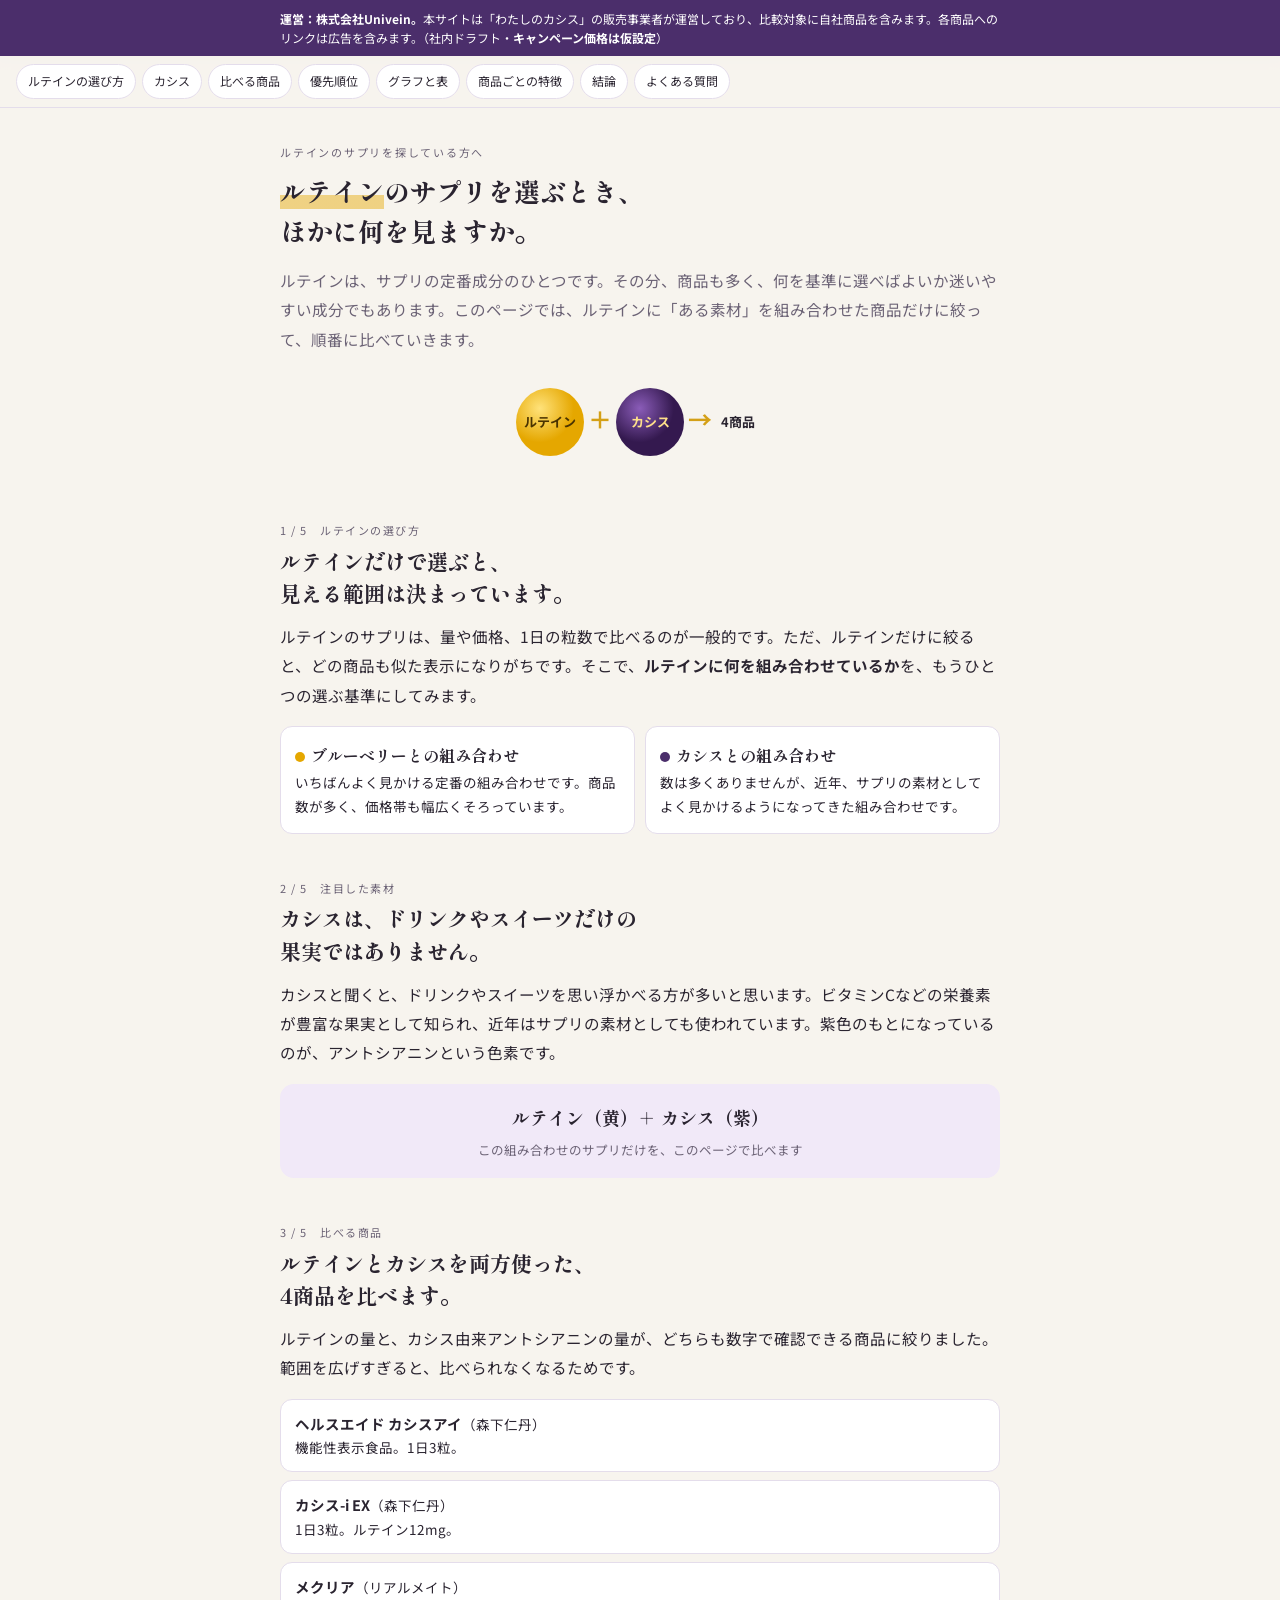
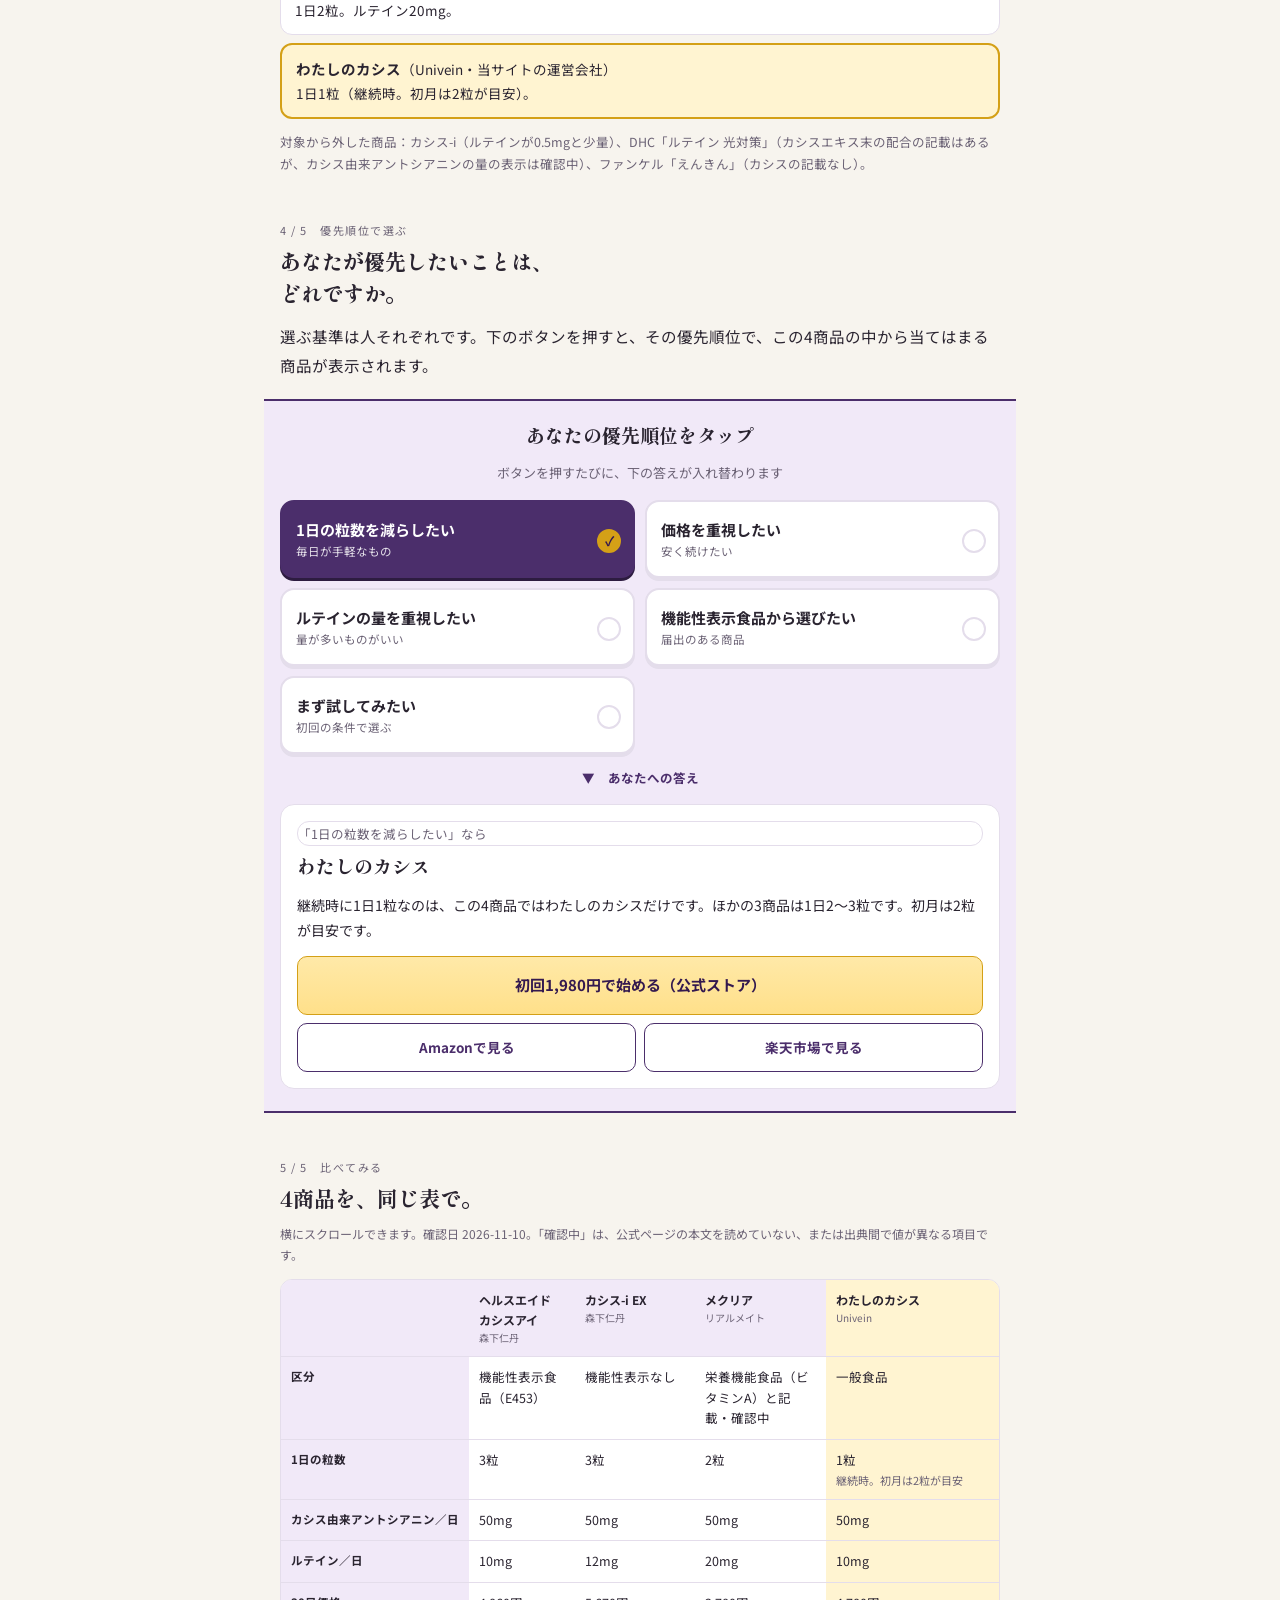
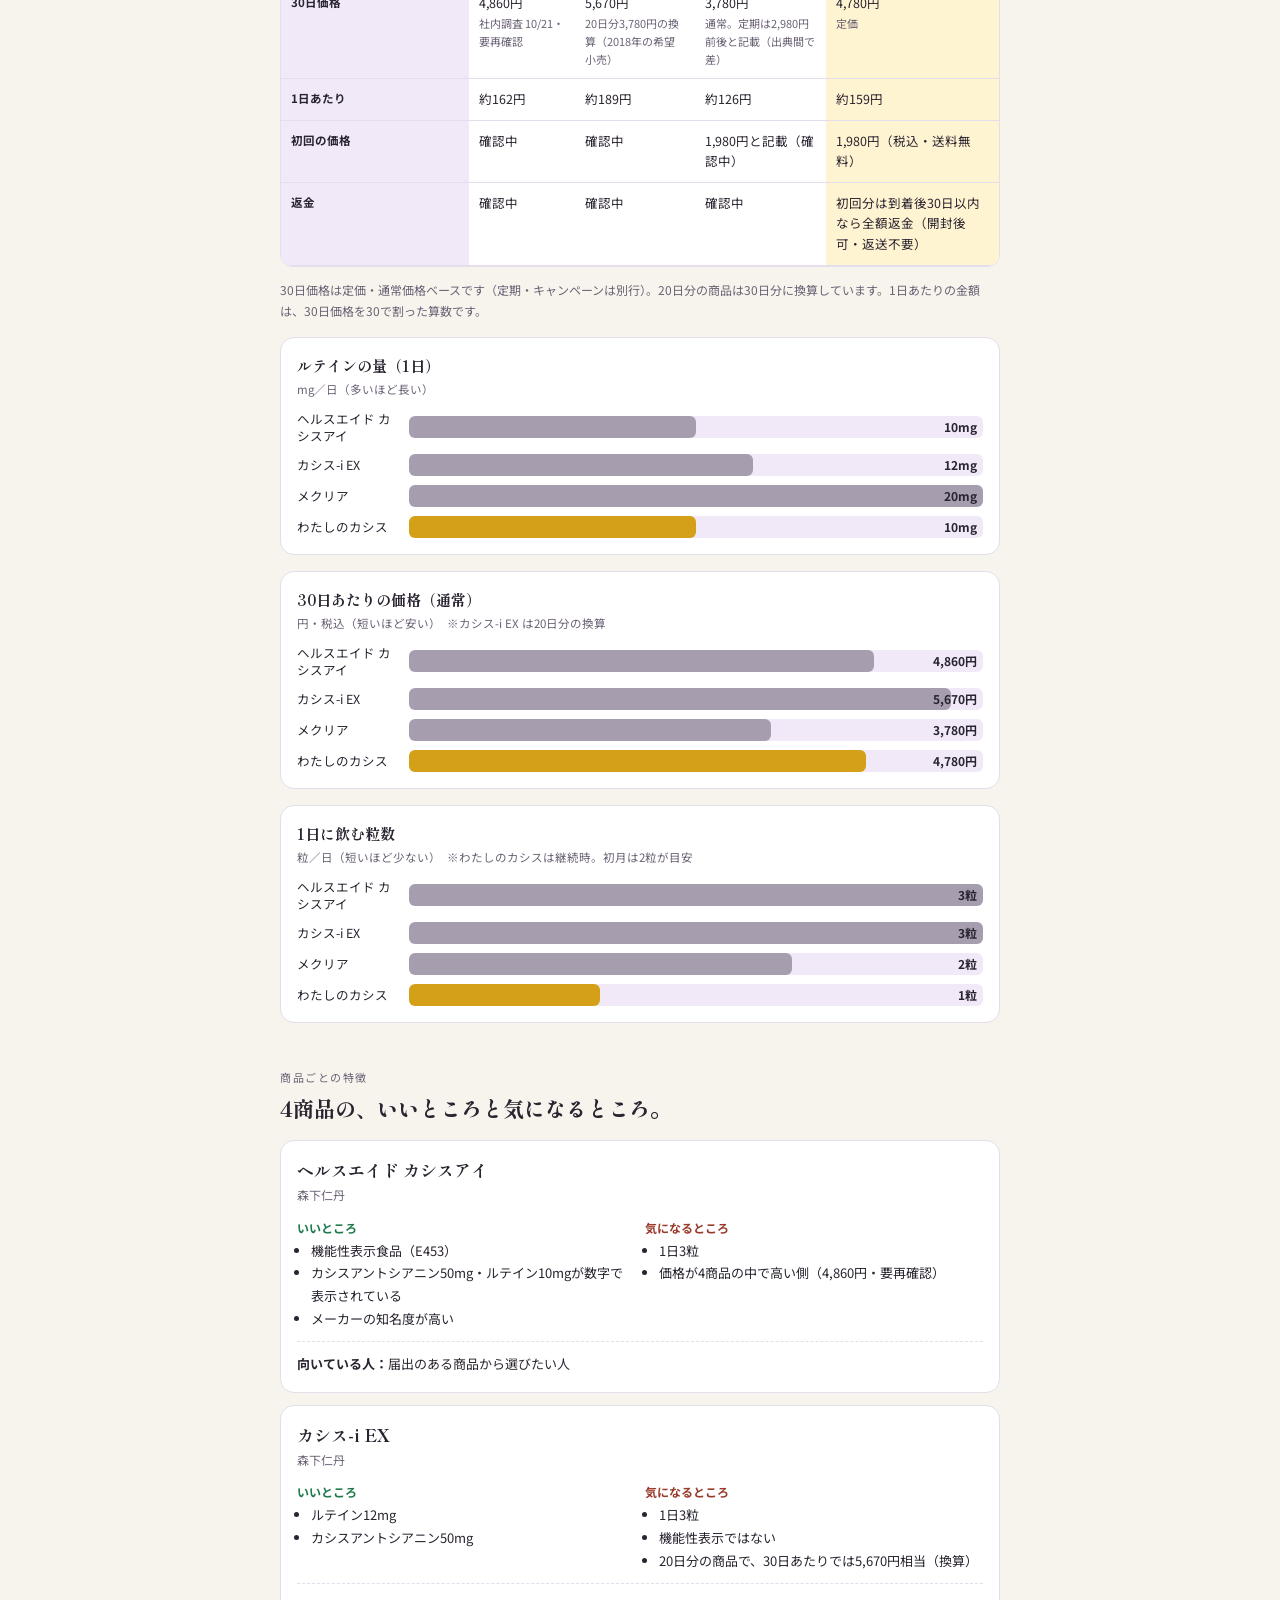
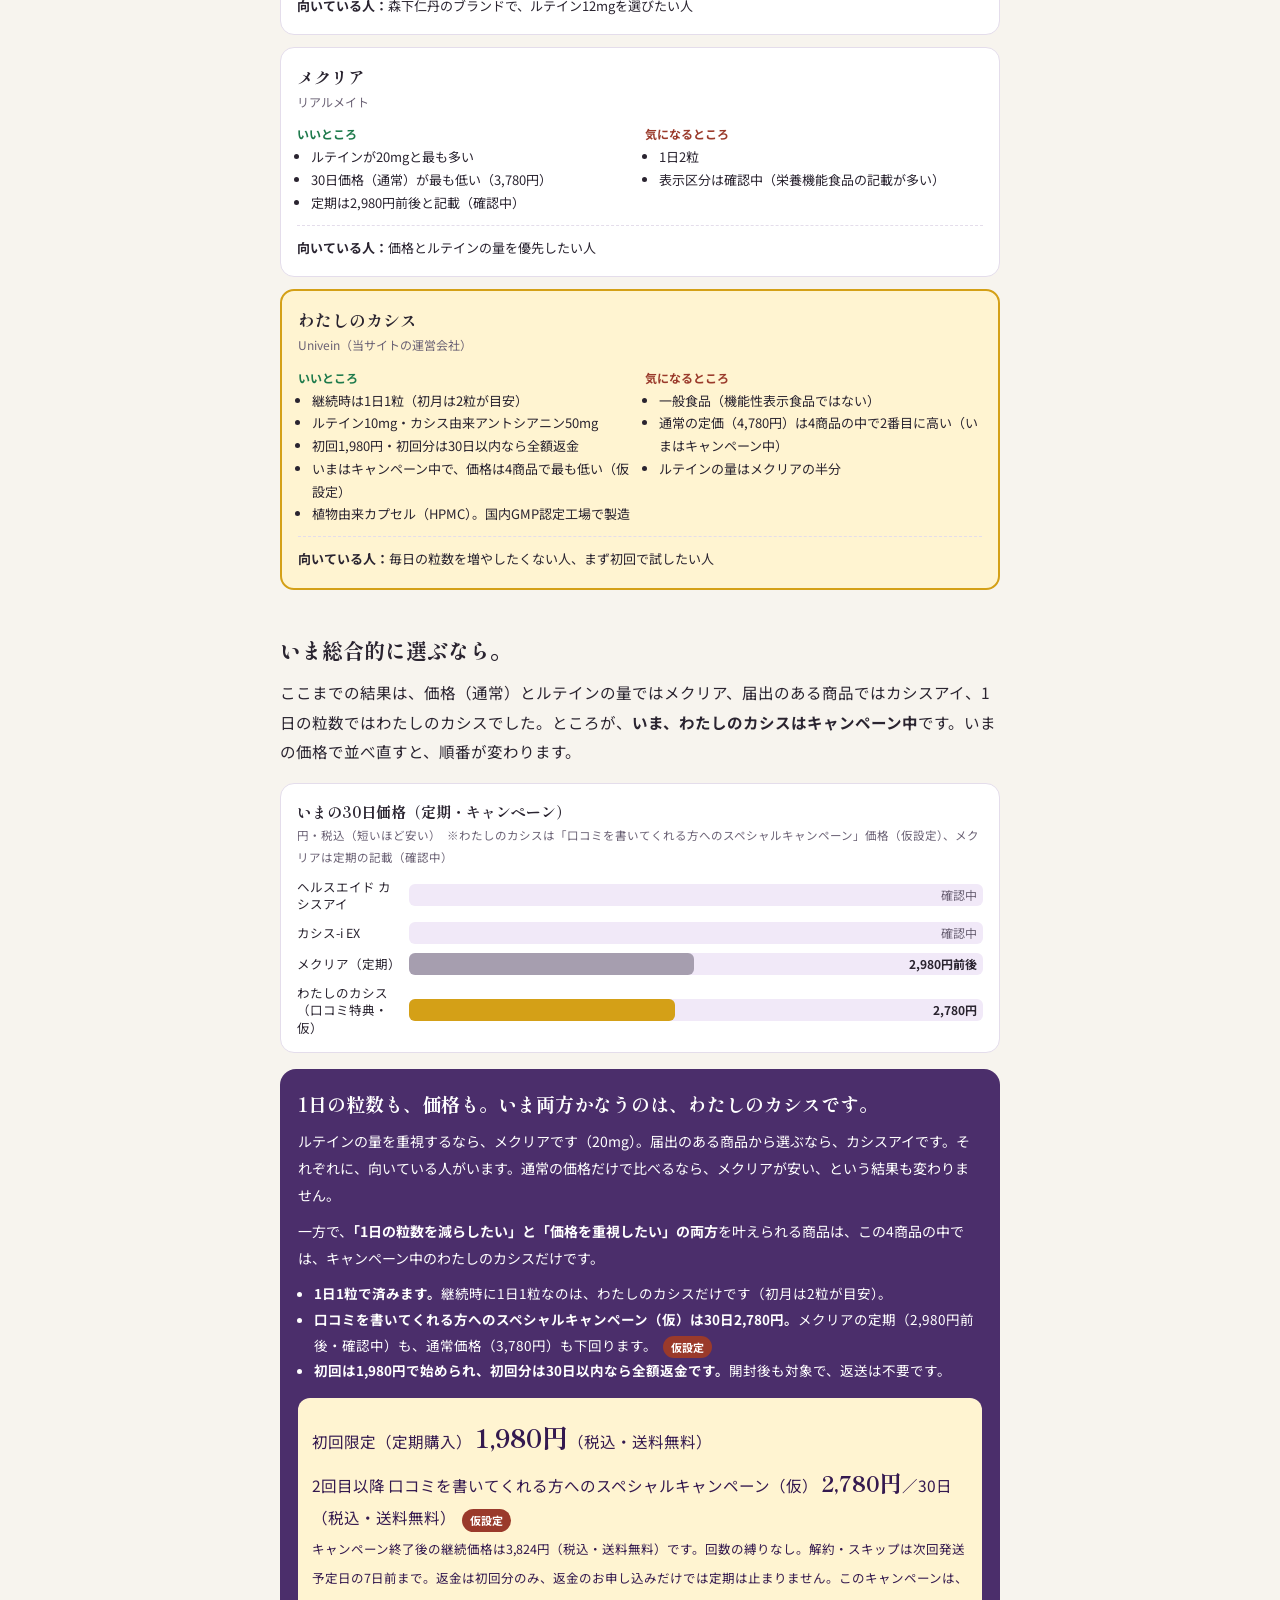
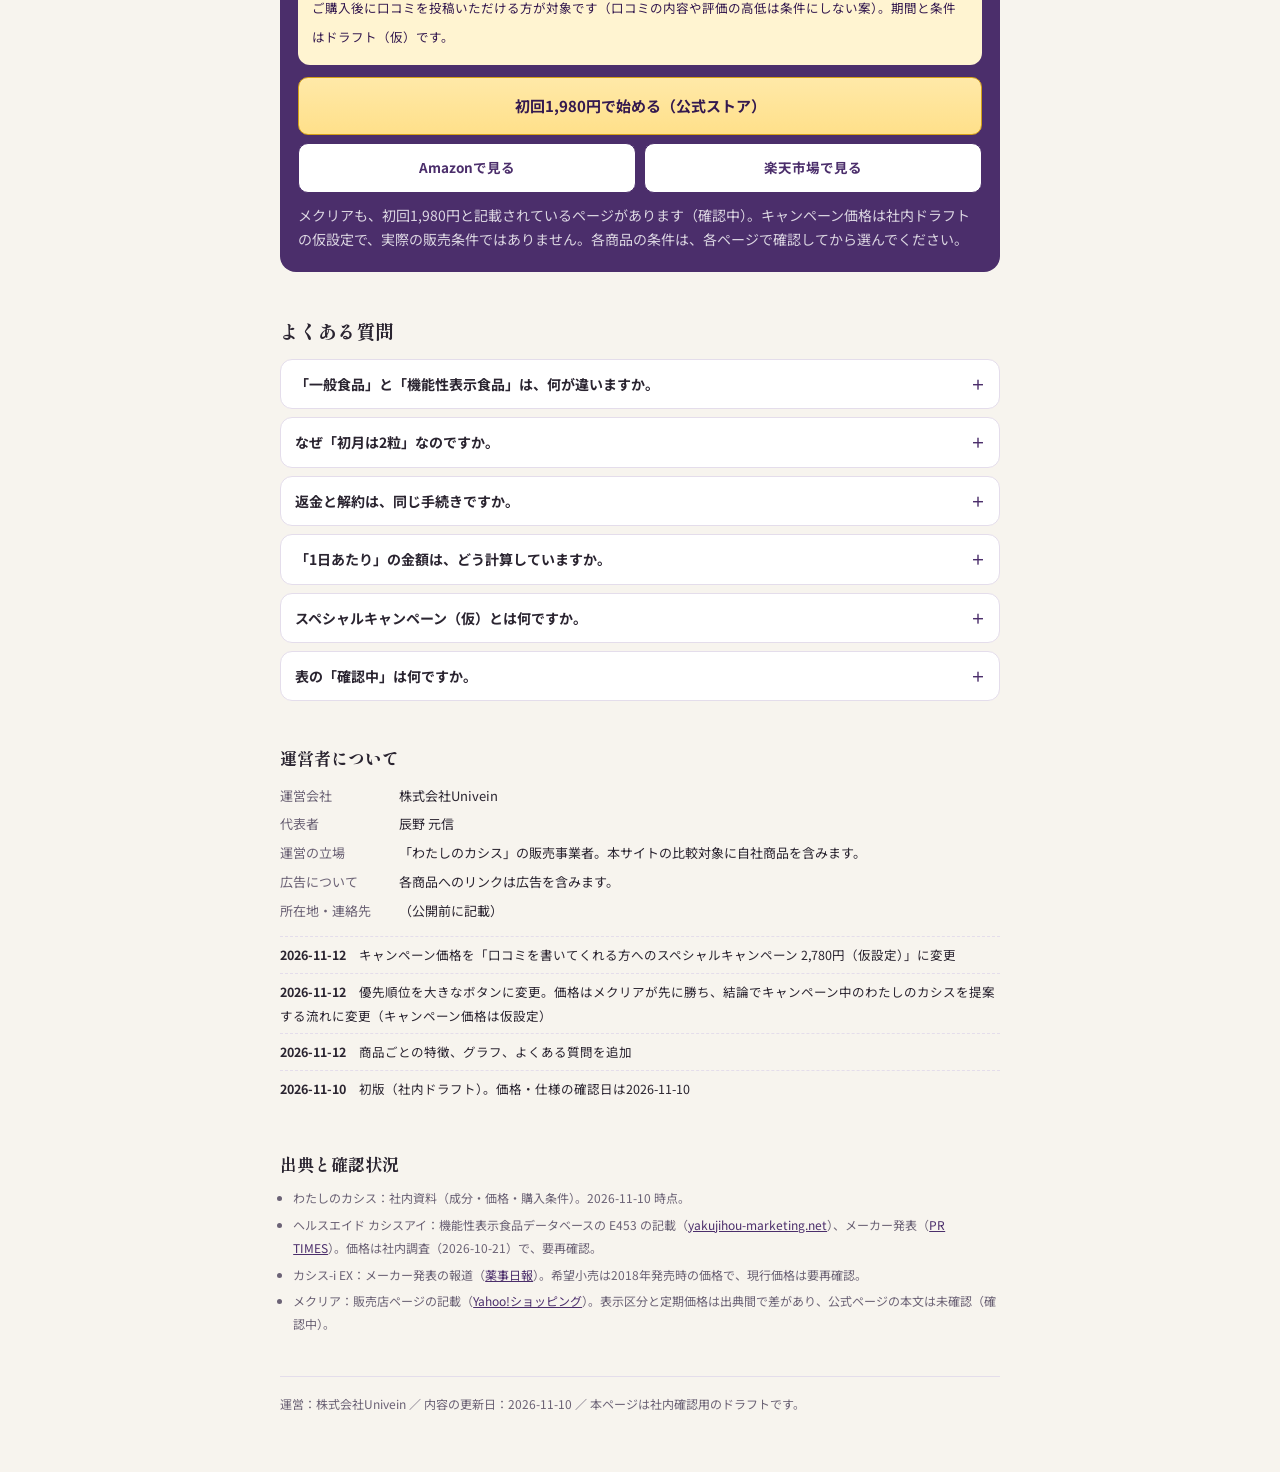
==== commit c8503a31: "比較サイト: キャンペーンを『口コミを書いてくれる方へのスペシャルキャンペーン 2,780円(仮設定)』に変更 Co-Authored-By: Claude Sonnet 5.5 <noreply@a" ====
--- a/compare.html
+++ b/compare.html
@@ -212,7 +212,7 @@
 <section class="step" aria-labelledby="s6">
   <h2 id="s6">いま総合的に選ぶなら。</h2>
   <p>ここまでの結果は、価格（通常）とルテインの量ではメクリア、届出のある商品ではカシスアイ、1日の粒数ではわたしのカシスでした。ところが、<b>いま、わたしのカシスはキャンペーン中</b>です。いまの価格で並べ直すと、順番が変わります。</p>
-  <div class="chart"><h3>いまの30日価格（定期・キャンペーン）</h3><div class="u">円・税込（短いほど安い）　※わたしのカシスはキャンペーン価格（仮設定）、メクリアは定期の記載（確認中）</div><div id="c-p2"></div></div>
+  <div class="chart"><h3>いまの30日価格（定期・キャンペーン）</h3><div class="u">円・税込（短いほど安い）　※わたしのカシスは「口コミを書いてくれる方へのスペシャルキャンペーン」価格（仮設定）、メクリアは定期の記載（確認中）</div><div id="c-p2"></div></div>
 
   <div class="final">
     <h3>1日の粒数も、価格も。いま両方かなうのは、わたしのカシスです。</h3>
@@ -220,10 +220,10 @@
     <p>一方で、<b>「1日の粒数を減らしたい」と「価格を重視したい」の両方</b>を叶えられる商品は、この4商品の中では、キャンペーン中のわたしのカシスだけです。</p>
     <ul>
       <li><b>1日1粒で済みます。</b>継続時に1日1粒なのは、わたしのカシスだけです（初月は2粒が目安）。</li>
-      <li><b>キャンペーン価格（仮）は30日2,480円。</b>メクリアの定期（2,980円前後・確認中）も、通常価格（3,780円）も下回ります。<span class="ribbon">仮設定</span></li>
+      <li><b>口コミを書いてくれる方へのスペシャルキャンペーン（仮）は30日2,780円。</b>メクリアの定期（2,980円前後・確認中）も、通常価格（3,780円）も下回ります。<span class="ribbon">仮設定</span></li>
       <li><b>初回は1,980円で始められ、初回分は30日以内なら全額返金です。</b>開封後も対象で、返送は不要です。</li>
     </ul>
-    <div class="offer">初回限定（定期購入） <b>1,980円</b>（税込・送料無料）<br>2回目以降 キャンペーン価格（仮） <b style="font-size:22px">2,480円</b>／30日（税込・送料無料）<span class="ribbon">仮設定</span><br><span style="font-size:12.5px">キャンペーン終了後の継続価格は3,824円（税込・送料無料）です。回数の縛りなし。解約・スキップは次回発送予定日の7日前まで。返金は初回分のみ、返金のお申し込みだけでは定期は止まりません。キャンペーンの期間と条件はドラフト（仮）です。</span></div>
+    <div class="offer">初回限定（定期購入） <b>1,980円</b>（税込・送料無料）<br>2回目以降 口コミを書いてくれる方へのスペシャルキャンペーン（仮） <b style="font-size:22px">2,780円</b>／30日（税込・送料無料）<span class="ribbon">仮設定</span><br><span style="font-size:12.5px">キャンペーン終了後の継続価格は3,824円（税込・送料無料）です。回数の縛りなし。解約・スキップは次回発送予定日の7日前まで。返金は初回分のみ、返金のお申し込みだけでは定期は止まりません。このキャンペーンは、ご購入後に口コミを投稿いただける方が対象です（口コミの内容や評価の高低は条件にしない案）。期間と条件はドラフト（仮）です。</span></div>
     <div class="btns"><a class="btn main" id="official" href="https://www.l-o-e.jp/collections/all" target="_blank" rel="noopener">初回1,980円で始める（公式ストア）</a>
     <a class="btn" target="_blank" rel="noopener sponsored" href="https://www.amazon.co.jp/s?k=%E3%82%8F%E3%81%9F%E3%81%97%E3%81%AE%E3%82%AB%E3%82%B7%E3%82%B9">Amazonで見る</a><a class="btn" target="_blank" rel="noopener sponsored" href="https://search.rakuten.co.jp/search/mall/%E3%82%8F%E3%81%9F%E3%81%97%E3%81%AE%E3%82%AB%E3%82%B7%E3%82%B9/">楽天市場で見る</a></div>
     <p class="note">メクリアも、初回1,980円と記載されているページがあります（確認中）。キャンペーン価格は社内ドラフトの仮設定で、実際の販売条件ではありません。各商品の条件は、各ページで確認してから選んでください。</p>
@@ -238,7 +238,7 @@
 <section class="step" aria-labelledby="co">
   <h2 id="co" style="font-size:17px">運営者について</h2>
   <dl class="co"><dt>運営会社</dt><dd>株式会社Univein</dd><dt>代表者</dt><dd>辰野 元信</dd><dt>運営の立場</dt><dd>「わたしのカシス」の販売事業者。本サイトの比較対象に自社商品を含みます。</dd><dt>広告について</dt><dd>各商品へのリンクは広告を含みます。</dd><dt>所在地・連絡先</dt><dd>（公開前に記載）</dd></dl>
-  <ul class="log"><li><b>2026-11-12</b>　優先順位を大きなボタンに変更。価格はメクリアが先に勝ち、結論でキャンペーン中のわたしのカシスを提案する流れに変更（キャンペーン価格は仮設定）</li><li><b>2026-11-12</b>　商品ごとの特徴、グラフ、よくある質問を追加</li><li><b>2026-11-10</b>　初版（社内ドラフト）。価格・仕様の確認日は2026-11-10</li></ul>
+  <ul class="log"><li><b>2026-11-12</b>　キャンペーン価格を「口コミを書いてくれる方へのスペシャルキャンペーン 2,780円（仮設定）」に変更</li><li><b>2026-11-12</b>　優先順位を大きなボタンに変更。価格はメクリアが先に勝ち、結論でキャンペーン中のわたしのカシスを提案する流れに変更（キャンペーン価格は仮設定）</li><li><b>2026-11-12</b>　商品ごとの特徴、グラフ、よくある質問を追加</li><li><b>2026-11-10</b>　初版（社内ドラフト）。価格・仕様の確認日は2026-11-10</li></ul>
 </section>
 
 <section class="step" aria-labelledby="h-src">
@@ -290,7 +290,7 @@
 P.forEach(function(p){p.nlu=N[p.id].lu;p.npr=N[p.id].pr;p.nn=N[p.id].n});
 bars('c-lu','nlu',20,function(v){return v+'mg'});
 bars('c-p','npr',6000,function(v){return v.toLocaleString('ja-JP')+'円'});
-document.getElementById('c-p2').innerHTML=[['ヘルスエイド カシスアイ',null],['カシス-i EX',null],['メクリア（定期）',2980],['わたしのカシス（キャンペーン・仮）',2480]].map(function(r,i){return '<div class="bar'+(i===3?' me':'')+'"><div class="nm">'+r[0]+'</div><div class="tr">'+(r[1]?'<div class="fl" style="width:'+(r[1]/6000*100)+'%"></div><span class="v">'+r[1].toLocaleString('ja-JP')+'円'+(i===2?'前後':'')+'</span>':'<span class="v" style="font-weight:400;color:var(--muted)">確認中</span>')+'</div></div>'}).join('');
+document.getElementById('c-p2').innerHTML=[['ヘルスエイド カシスアイ',null],['カシス-i EX',null],['メクリア（定期）',2980],['わたしのカシス（口コミ特典・仮）',2780]].map(function(r,i){return '<div class="bar'+(i===3?' me':'')+'"><div class="nm">'+r[0]+'</div><div class="tr">'+(r[1]?'<div class="fl" style="width:'+(r[1]/6000*100)+'%"></div><span class="v">'+r[1].toLocaleString('ja-JP')+'円'+(i===2?'前後':'')+'</span>':'<span class="v" style="font-weight:400;color:var(--muted)">確認中</span>')+'</div></div>'}).join('');
 bars('c-n','nn',3,function(v){return v+'粒'});
 var PF=[
  {n:'ヘルスエイド カシスアイ',mk:'森下仁丹',g:['機能性表示食品（E453）','カシスアントシアニン50mg・ルテイン10mgが数字で表示されている','メーカーの知名度が高い'],b:['1日3粒','価格が4商品の中で高い側（4,860円・要再確認）'],f:'届出のある商品から選びたい人'},
@@ -304,7 +304,7 @@
  ['なぜ「初月は2粒」なのですか。','初回のお届けは2箱で、初月は1日2粒が目安です。2か月目以降は1箱（30粒）を30日ごとにお届けし、1日1粒が目安です。このページの「1日1粒」は、2か月目以降の継続時の目安です。'],
  ['返金と解約は、同じ手続きですか。','別の手続きです。返金は初回分のみで、到着後30日以内にメール（info@l-o-e.jp）でお申し込みください。解約・スキップ・変更は、次回発送予定日の7日前までにマイページから行います。返金のお申し込みだけでは、定期は止まりません。'],
  ['「1日あたり」の金額は、どう計算していますか。','30日価格（税込）を30で割った金額です。20日分の商品は、30日分に換算してから割っています。定期やキャンペーンの価格は含みません。'],
- ['キャンペーン価格（仮）とは何ですか。','わたしのカシスに、他の商品の定期・通常価格を下回る金額（30日2,480円）を仮に設定した、社内ドラフト上のシミュレーションです。実際の販売価格ではありません。公開する場合は、金額・期間・条件を確定してから表示します。'],
+ ['スペシャルキャンペーン（仮）とは何ですか。','口コミを書いてくれる方に、特別価格（30日2,780円・税込・送料無料）でお届けする、社内ドラフト上の仮設定です。対象は、ご購入後に口コミを投稿いただける方で、口コミの内容や評価の高低は条件にしない案です。実際の販売価格・条件ではありません。公開する場合は、金額・期間・条件を確定してから表示します。'],
  ['表の「確認中」は何ですか。','公式ページの本文を読めていない項目、または出典によって値が異なる項目です。推測では埋めず、確認が取れた時点で更新します。']
 ];
 document.getElementById('faqlist').innerHTML=FQ.map(function(f,i){return '<div class="q"><button aria-expanded="false" aria-controls="a'+i+'">'+f[0]+'</button><div class="ans" id="a'+i+'" hidden>'+f[1]+'</div></div>'}).join('');
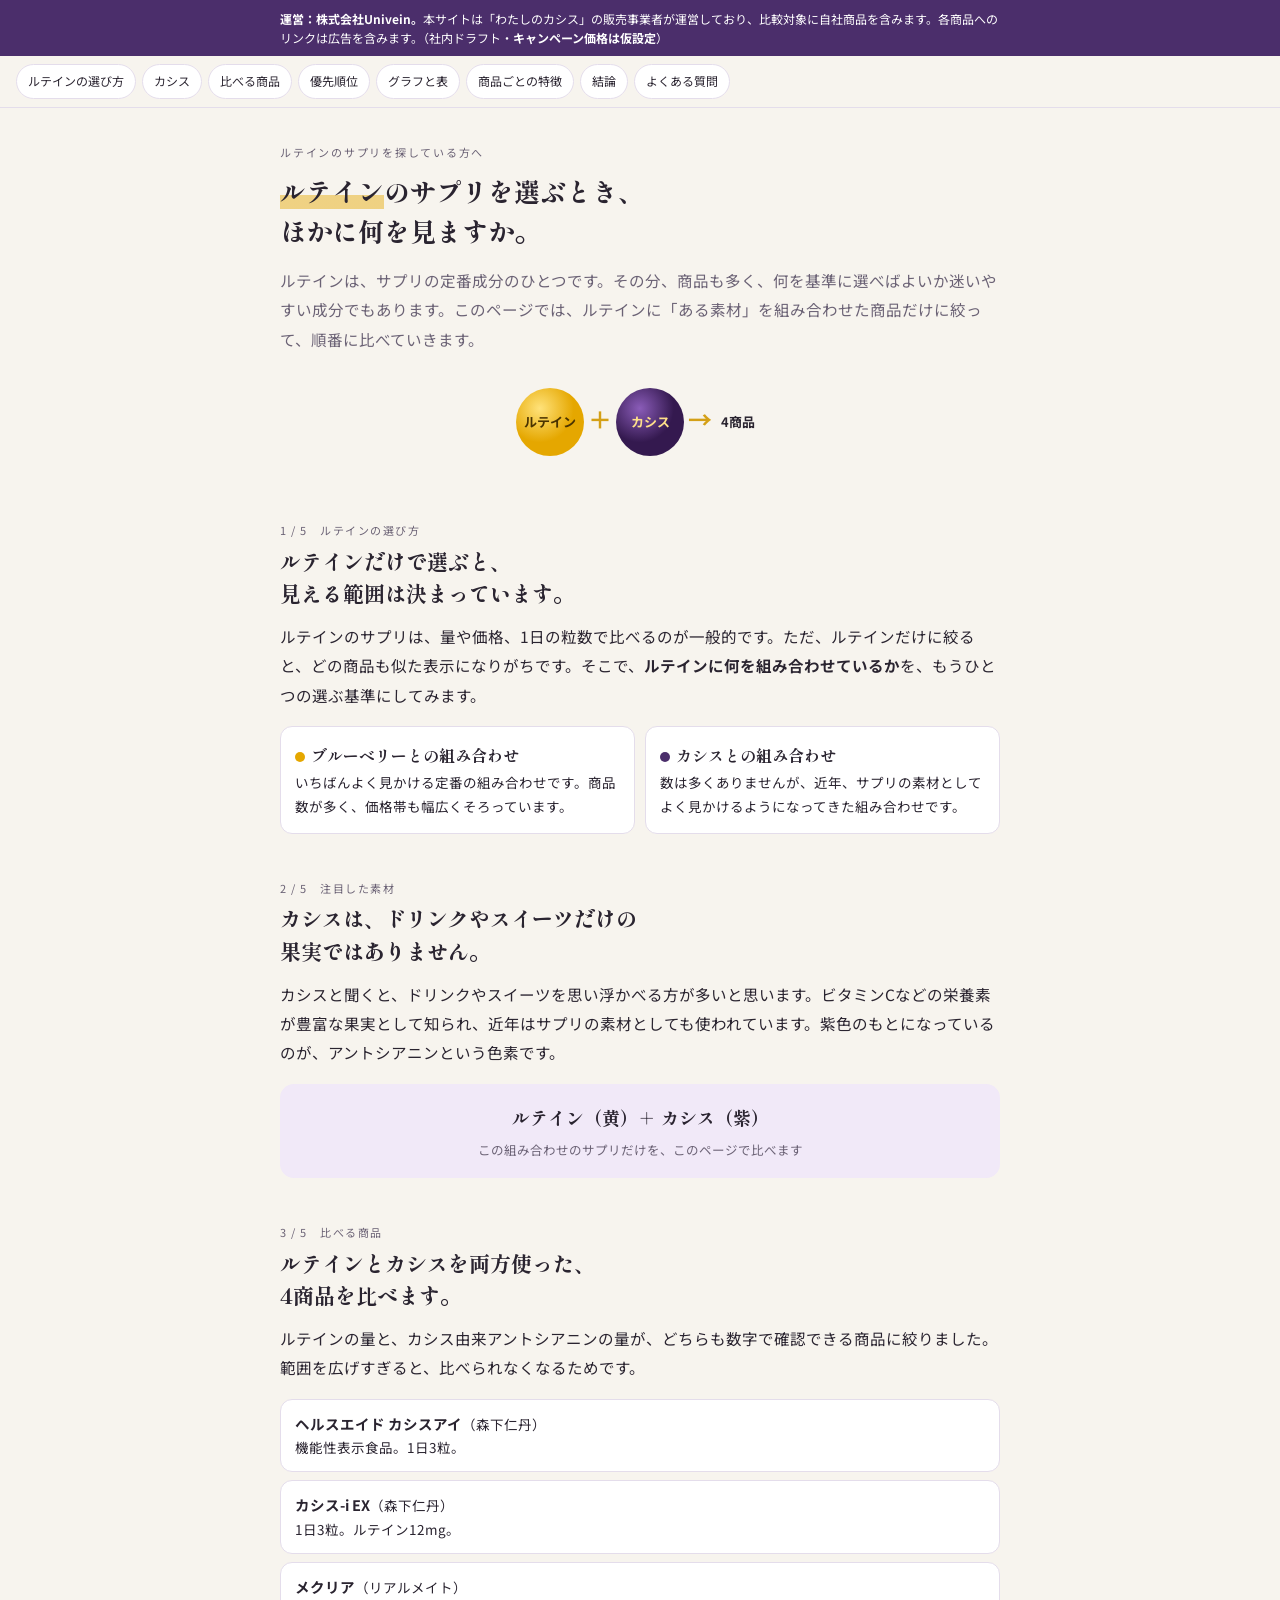
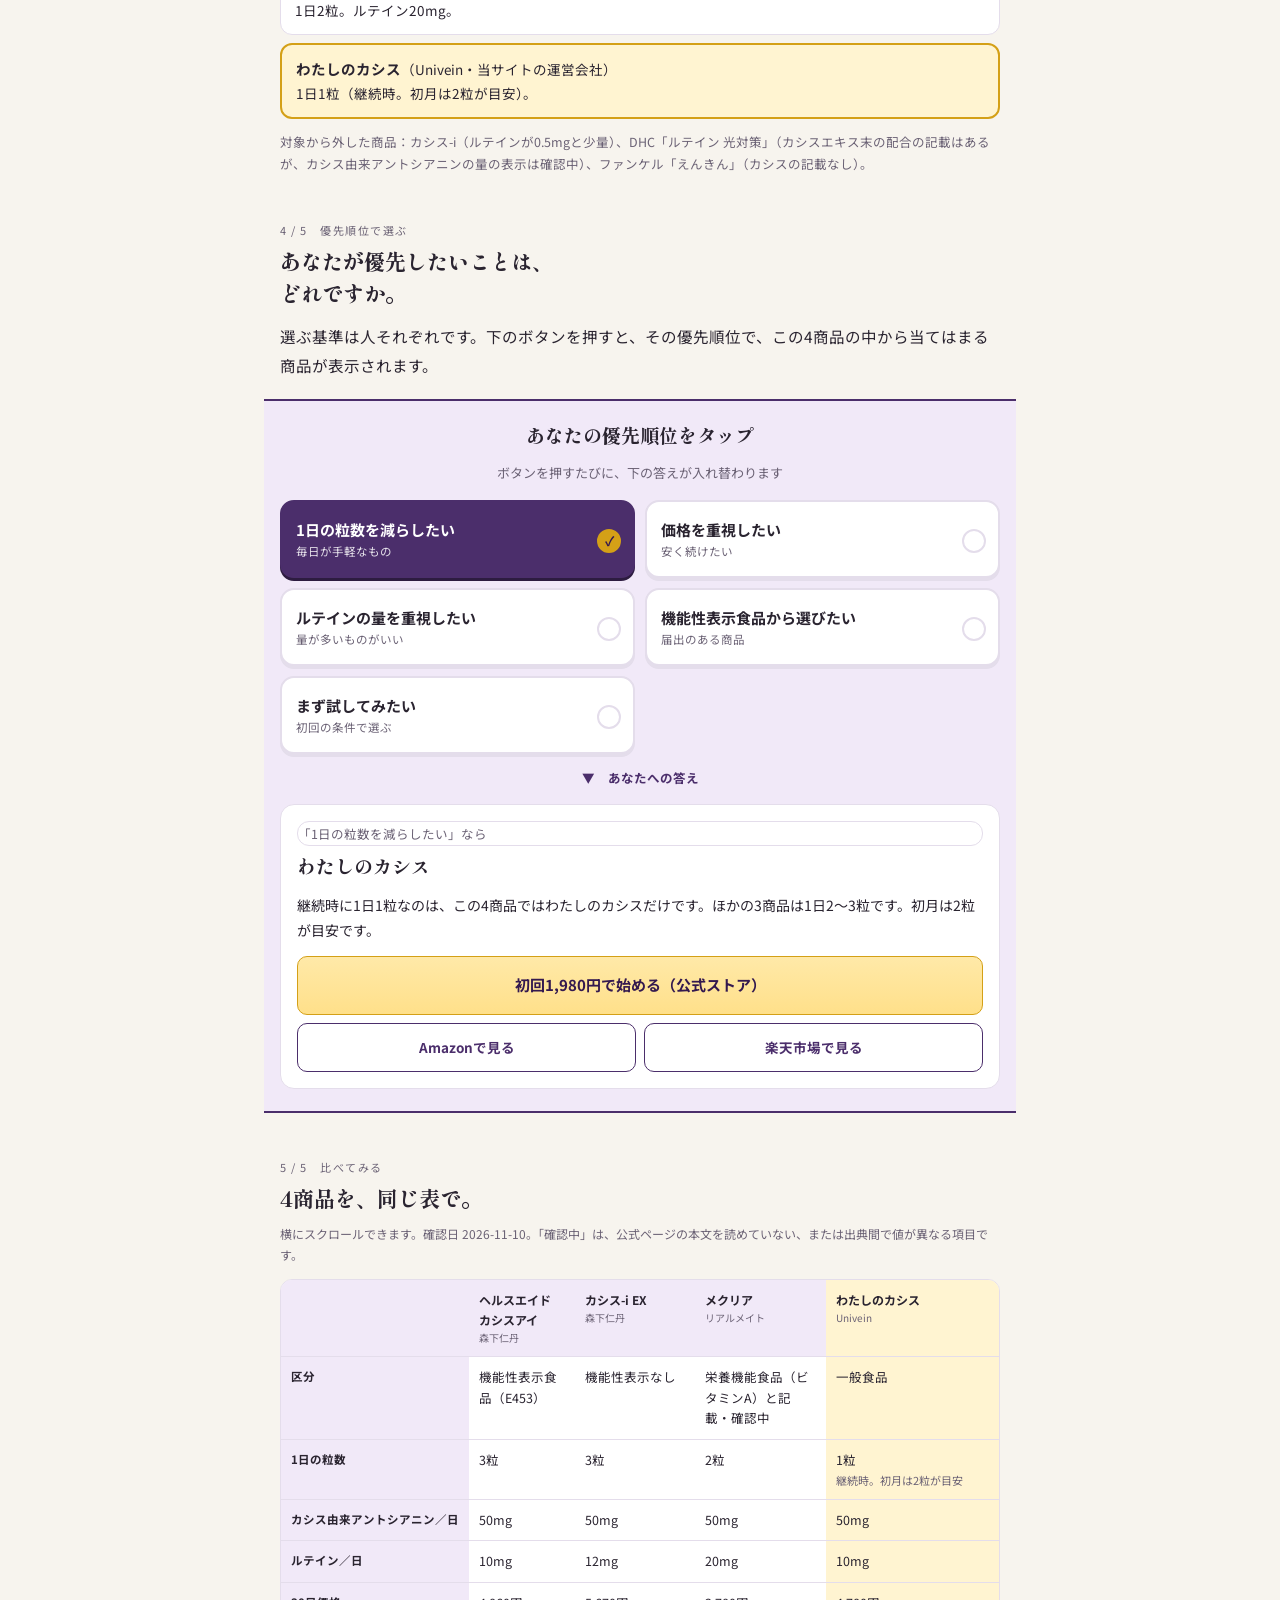
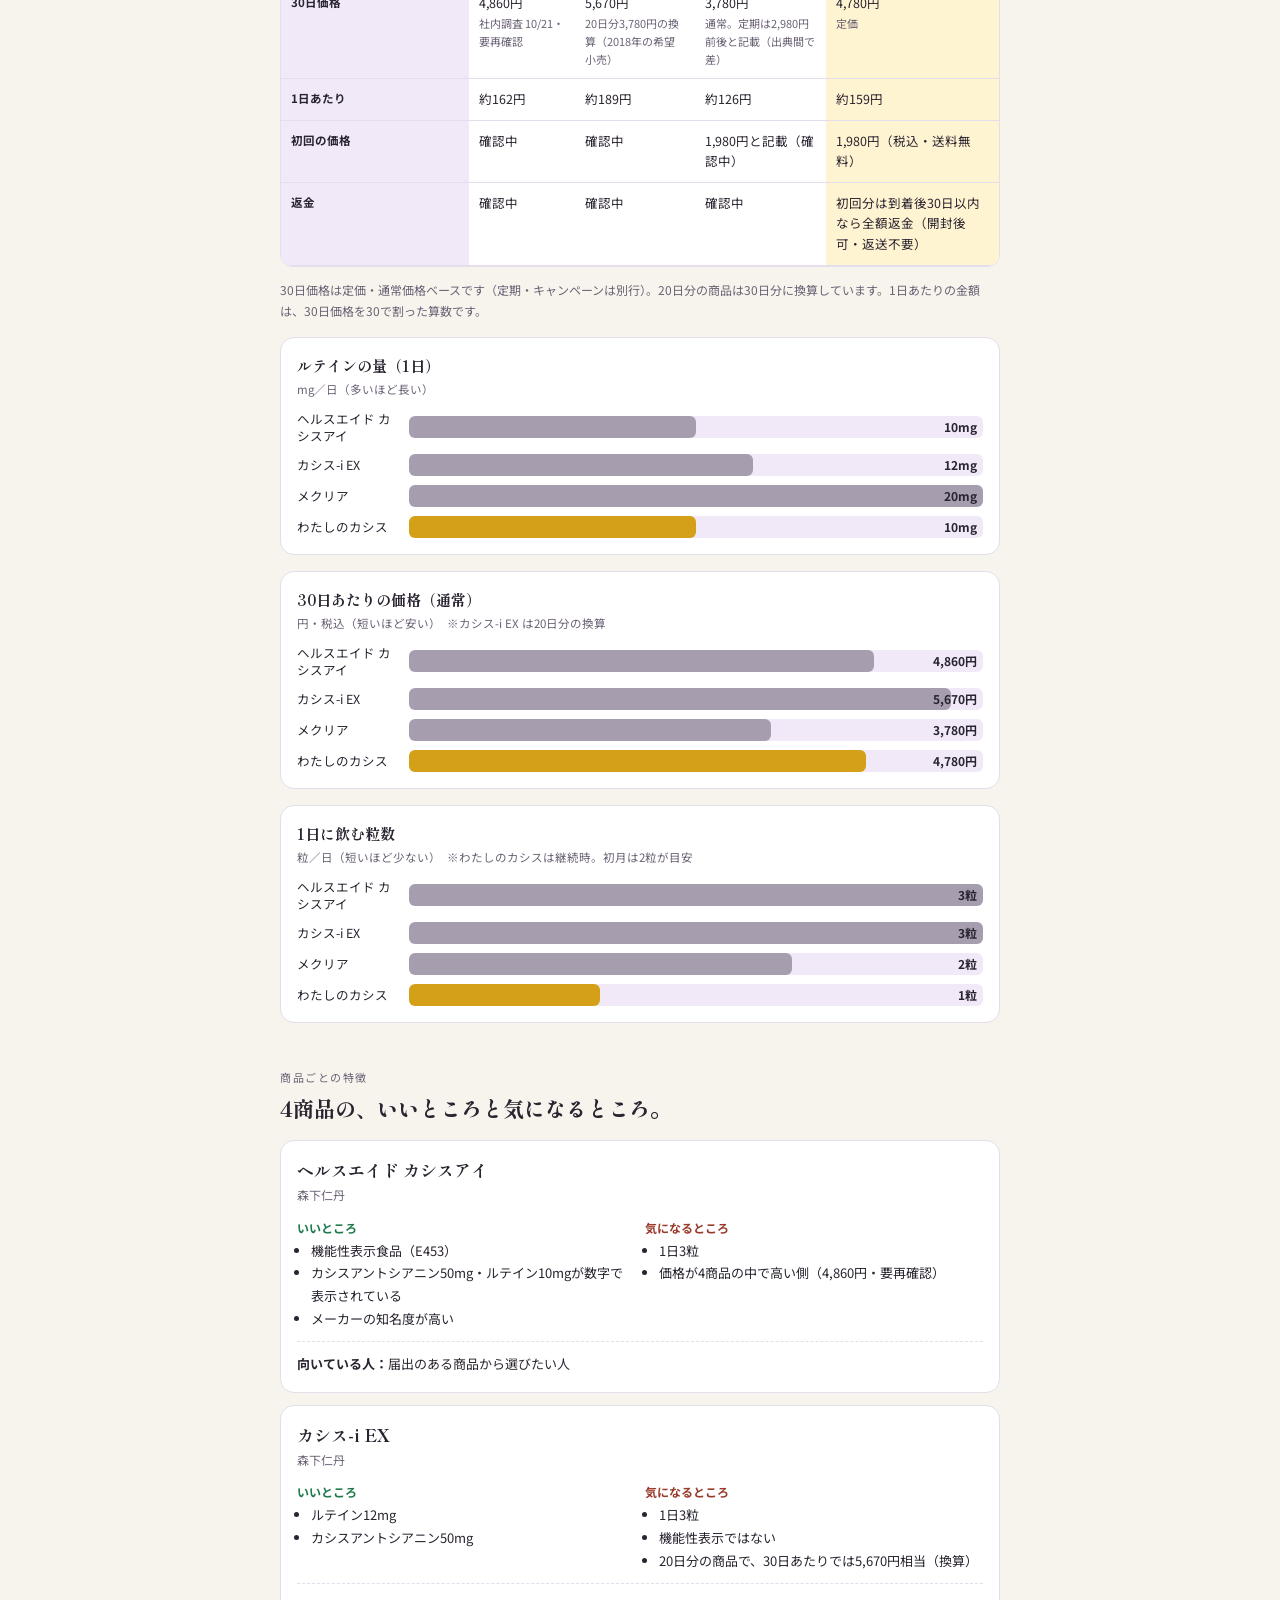
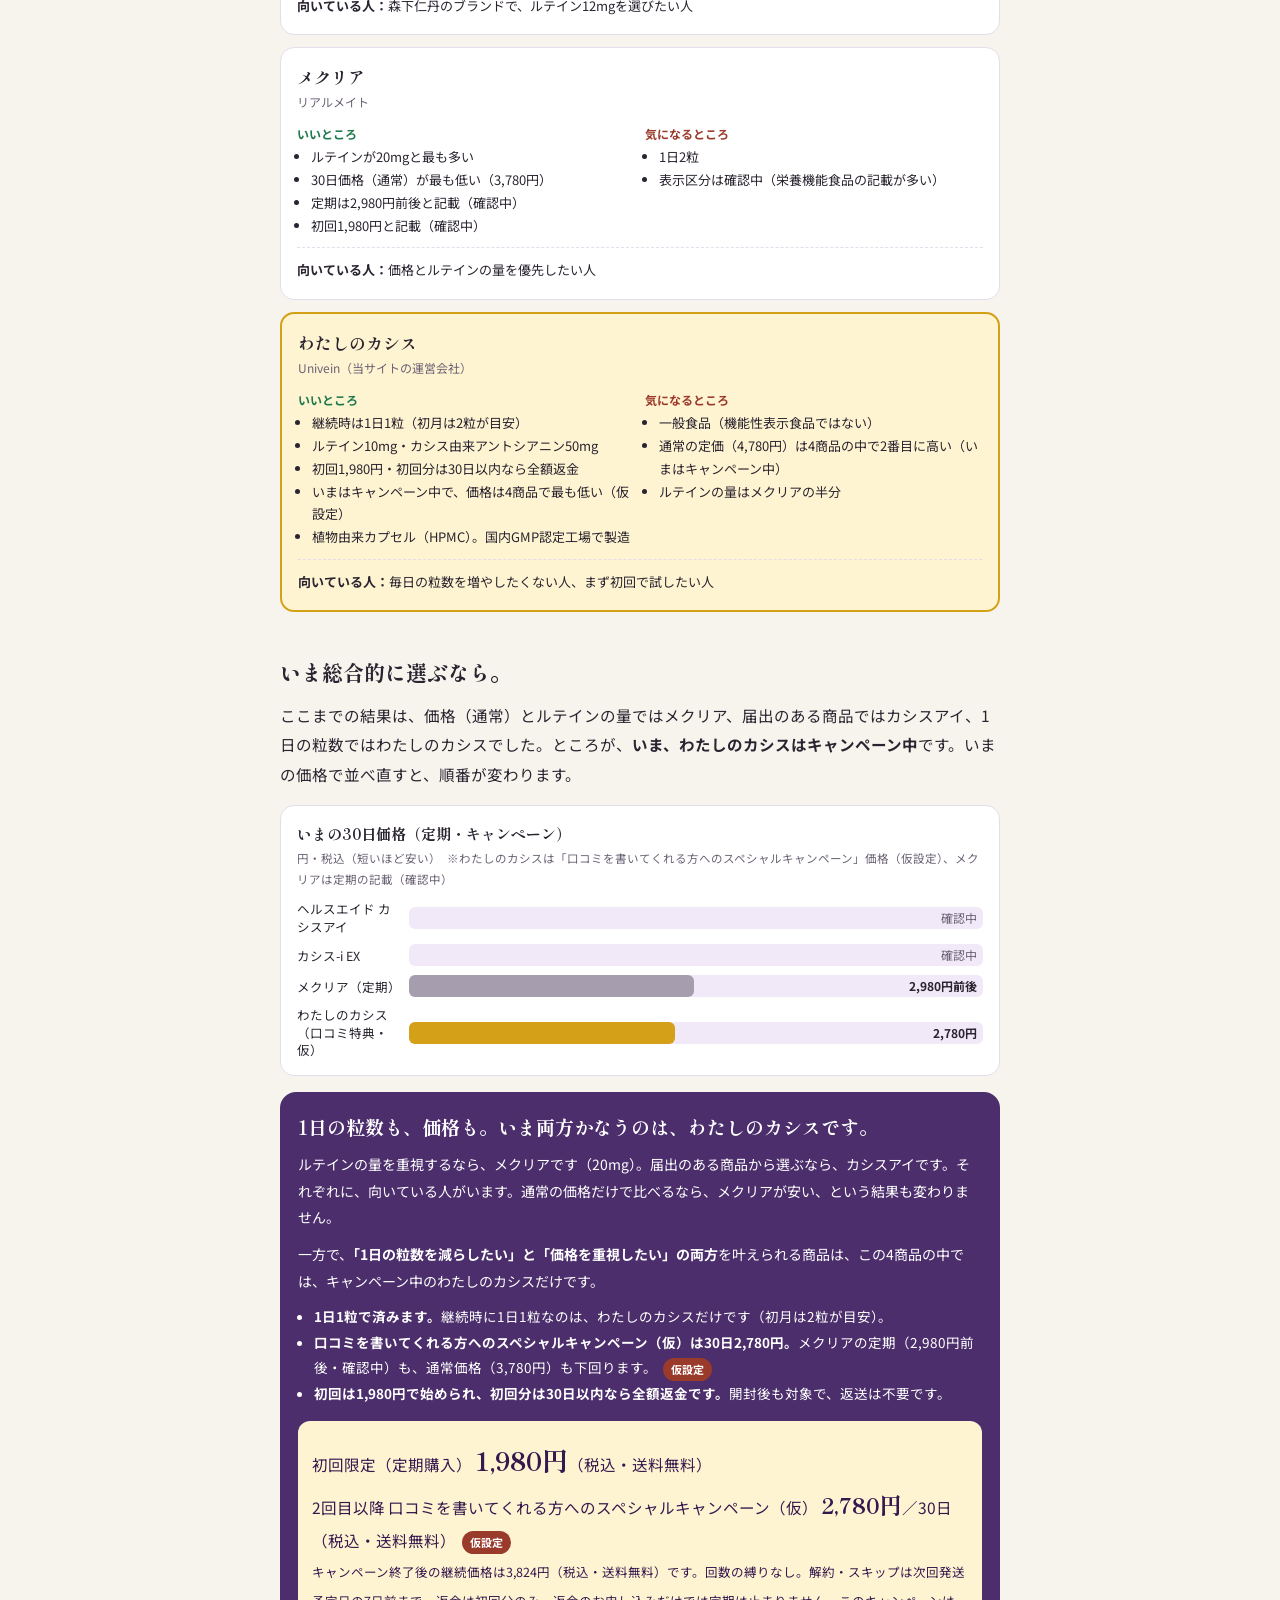
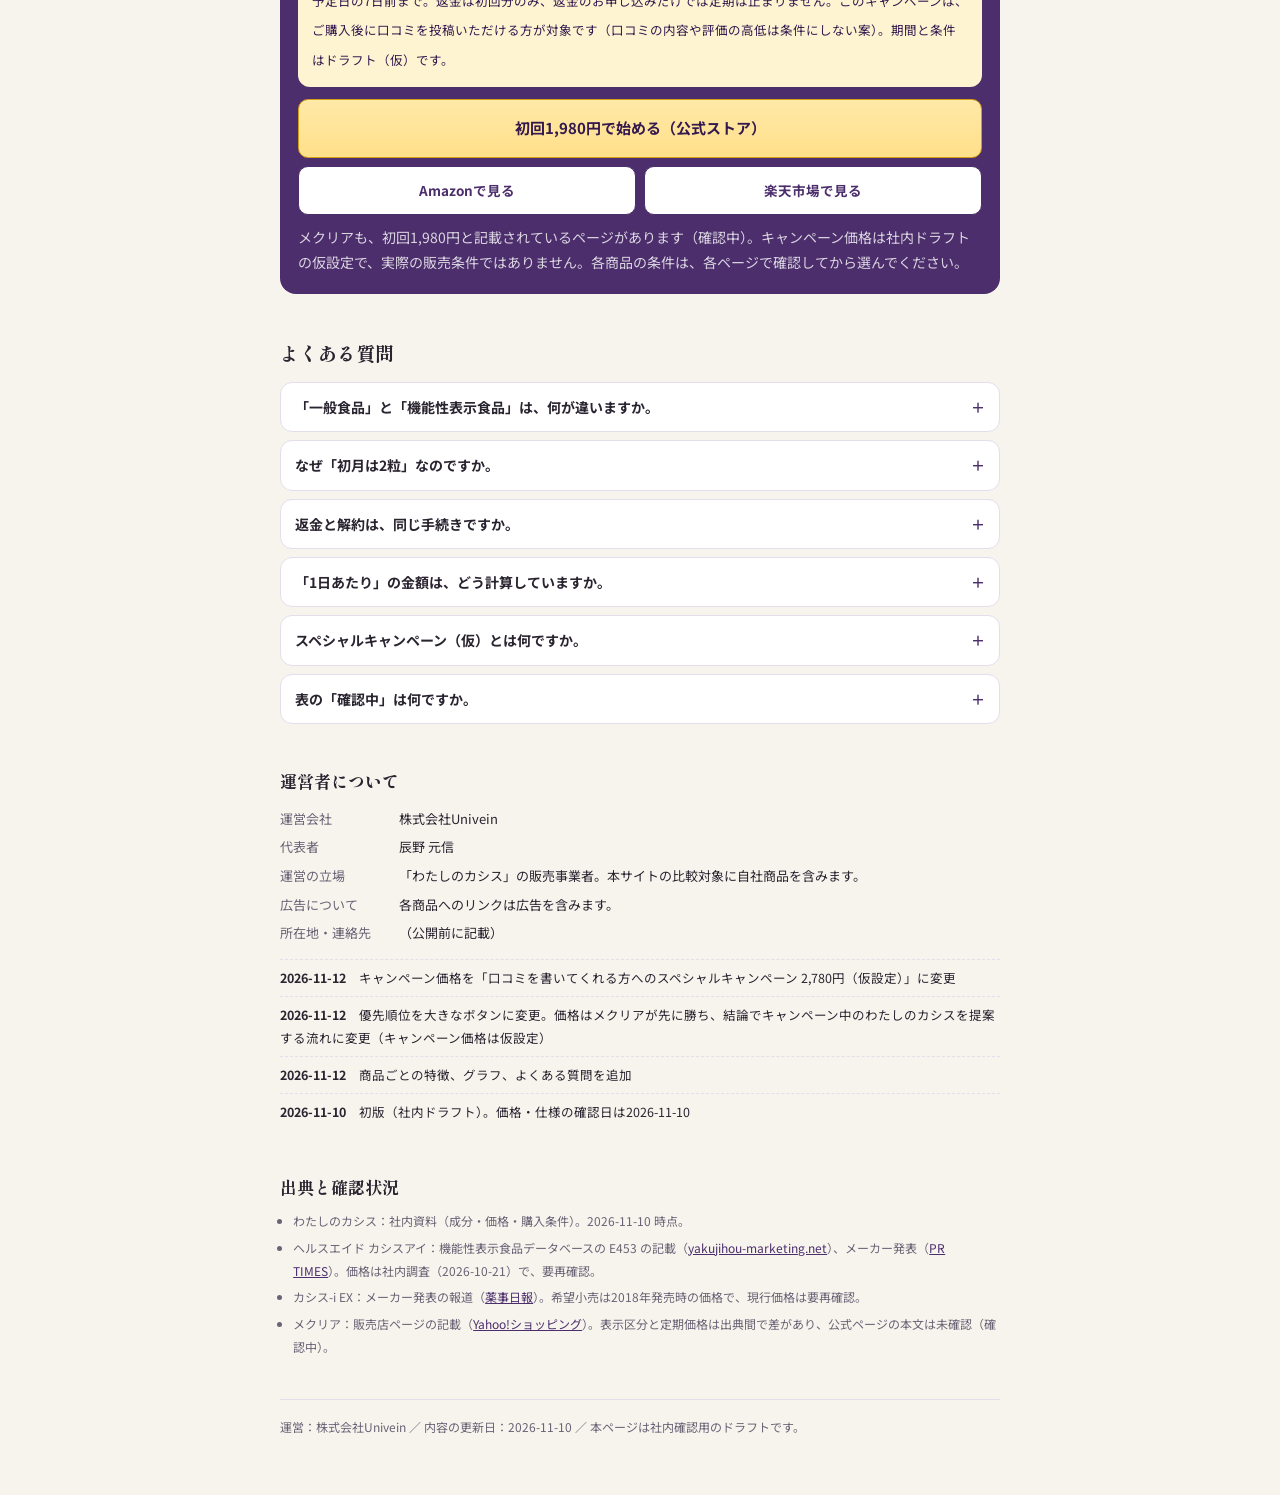
==== commit 836218df: "比較サイト: 『まず試してみたい』をメクリアとわたしのカシスの同列表示に変更 Co-Authored-By: Claude Sonnet 5.5 <noreply@anthropic.com> Cla" ====
--- a/compare.html
+++ b/compare.html
@@ -266,16 +266,17 @@
  {k:'price',t:'価格を重視したい',sub:'安く続けたい',who:'メクリア',why:'30日価格（通常）は、この4商品のうちメクリアが最も低い3,780円で、ルテインの量も最も多い20mgです。定期は2,980円前後と記載されています（確認中）。わたしのカシスの通常の定価は4,780円で、高い側です。',link:true},
  {k:'lu',t:'ルテインの量を重視したい',sub:'量が多いものがいい',who:'メクリア',why:'ルテインは1日20mgで、この4商品のうち最も多い量です。わたしのカシスは10mgで、カシスアイと同じ量です。'},
  {k:'fn',t:'機能性表示食品から選びたい',sub:'届出のある商品',who:'ヘルスエイド カシスアイ',why:'この4商品のうち、機能性表示食品（届出番号E453）はカシスアイだけです。わたしのカシスは一般食品です。'},
- {k:'try',t:'まず試してみたい',sub:'初回の条件で選ぶ',who:'わたしのカシス',why:'初回は1,980円（税込・送料無料）で、初回分は到着後30日以内なら全額返金です（開封後可・返送不要）。ほかの商品の初回条件・返金条件は確認中です。',me:true}
+ {k:'try',t:'まず試してみたい',sub:'初回の条件で選ぶ',who:'メクリア ／ わたしのカシス',whos:['メクリア','わたしのカシス'],why:'初回1,980円（税込）で始められる点は、メクリアとわたしのカシスで同じです（メクリアの初回価格は記載あり・確認中）。違いは返金です。わたしのカシスは、初回分は到着後30日以内なら全額返金（開封後可・返送不要）と明記しています。メクリアの返金条件は確認中です。カシスアイと カシス-i EX の初回条件も確認中です。'}
 ];
 var cur='one';
 function btns(q,me){var e=encodeURIComponent(q);return '<div class="btns">'+(me?'<a class="btn main" href="https://www.l-o-e.jp/collections/all" target="_blank" rel="noopener">初回1,980円で始める（公式ストア）</a>':'')+'<a class="btn" target="_blank" rel="noopener sponsored" href="https://www.amazon.co.jp/s?k='+e+'">Amazonで見る</a><a class="btn" target="_blank" rel="noopener sponsored" href="https://search.rakuten.co.jp/search/mall/'+e+'/">楽天市場で見る</a></div>'}
 function renderPrio(first){
  var pr=document.getElementById('prio');pr.innerHTML=PRIO.map(function(p){return '<button class="tile" aria-pressed="'+(cur===p.k)+'" data-k="'+p.k+'">'+p.t+'<small>'+p.sub+'</small></button>'}).join('');
  pr.querySelectorAll('button').forEach(function(b){b.onclick=function(){cur=b.dataset.k;renderPrio(false)}});
- var p=PRIO.filter(function(x){return x.k===cur})[0],pd=P.filter(function(x){return x.name===p.who})[0];
+ var p=PRIO.filter(function(x){return x.k===cur})[0];
+ var names=p.whos||[p.who],pds=names.map(function(n){return P.filter(function(x){return x.name===n})[0]});
  var el=document.getElementById('answer');
- el.innerHTML='<div class="q">「'+p.t+'」なら</div><div class="a">'+p.who+'</div><p>'+p.why+'</p>'+(p.link?'<p style="margin-top:10px"><a href="#s6" style="font-weight:700">▶ ただし、いまだけ安くなっている商品があります。結論を見る</a></p>':'')+btns(pd.q,pd.me);
+ el.innerHTML='<div class="q">「'+p.t+'」なら</div><div class="a">'+p.who+'</div><p>'+p.why+'</p>'+(p.link?'<p style="margin-top:10px"><a href="#s6" style="font-weight:700">▶ ただし、いまだけ安くなっている商品があります。結論を見る</a></p>':'')+pds.map(function(pd){return (pds.length>1?'<div style="margin-top:12px;font-weight:700;font-size:13px">'+pd.name+'</div>':'')+btns(pd.q,pd.me)}).join('');
  el.classList.remove('flash');if(first!==true){void el.offsetWidth;el.classList.add('flash')}
 }
 function renderTbl(){
@@ -295,7 +296,7 @@
 var PF=[
  {n:'ヘルスエイド カシスアイ',mk:'森下仁丹',g:['機能性表示食品（E453）','カシスアントシアニン50mg・ルテイン10mgが数字で表示されている','メーカーの知名度が高い'],b:['1日3粒','価格が4商品の中で高い側（4,860円・要再確認）'],f:'届出のある商品から選びたい人'},
  {n:'カシス-i EX',mk:'森下仁丹',g:['ルテイン12mg','カシスアントシアニン50mg'],b:['1日3粒','機能性表示ではない','20日分の商品で、30日あたりでは5,670円相当（換算）'],f:'森下仁丹のブランドで、ルテイン12mgを選びたい人'},
- {n:'メクリア',mk:'リアルメイト',g:['ルテインが20mgと最も多い','30日価格（通常）が最も低い（3,780円）','定期は2,980円前後と記載（確認中）'],b:['1日2粒','表示区分は確認中（栄養機能食品の記載が多い）'],f:'価格とルテインの量を優先したい人'},
+ {n:'メクリア',mk:'リアルメイト',g:['ルテインが20mgと最も多い','30日価格（通常）が最も低い（3,780円）','定期は2,980円前後と記載（確認中）','初回1,980円と記載（確認中）'],b:['1日2粒','表示区分は確認中（栄養機能食品の記載が多い）'],f:'価格とルテインの量を優先したい人'},
  {n:'わたしのカシス',mk:'Univein（当サイトの運営会社）',me:true,g:['継続時は1日1粒（初月は2粒が目安）','ルテイン10mg・カシス由来アントシアニン50mg','初回1,980円・初回分は30日以内なら全額返金','いまはキャンペーン中で、価格は4商品で最も低い（仮設定）','植物由来カプセル（HPMC）。国内GMP認定工場で製造'],b:['一般食品（機能性表示食品ではない）','通常の定価（4,780円）は4商品の中で2番目に高い（いまはキャンペーン中）','ルテインの量はメクリアの半分'],f:'毎日の粒数を増やしたくない人、まず初回で試したい人'}
 ];
 document.getElementById('prof').innerHTML=PF.map(function(p){return '<article class="pf'+(p.me?' me':'')+'"><h3>'+p.n+'</h3><div class="mk">'+p.mk+'</div><div class="cols"><div class="good"><b>いいところ</b><ul>'+p.g.map(function(x){return '<li>'+x+'</li>'}).join('')+'</ul></div><div class="bad"><b>気になるところ</b><ul>'+p.b.map(function(x){return '<li>'+x+'</li>'}).join('')+'</ul></div></div><div class="for"><b>向いている人：</b>'+p.f+'</div></article>'}).join('');
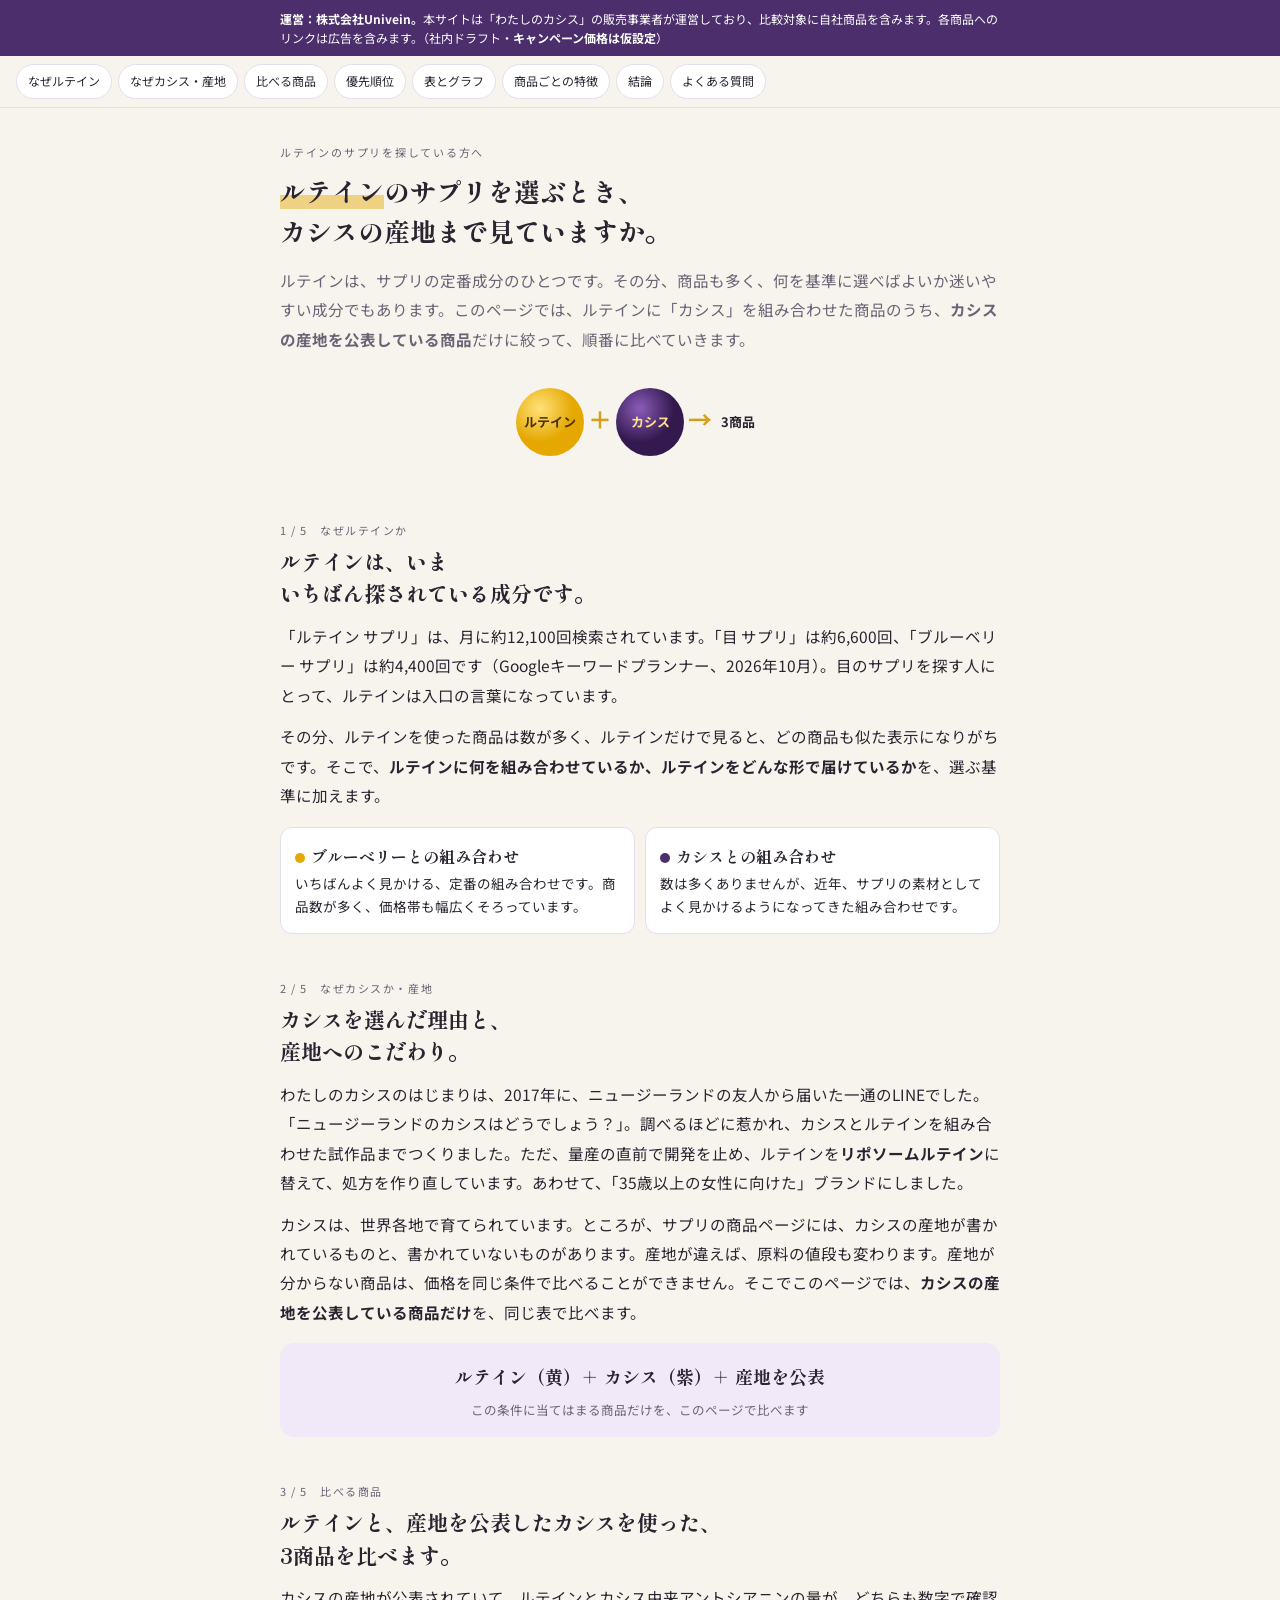
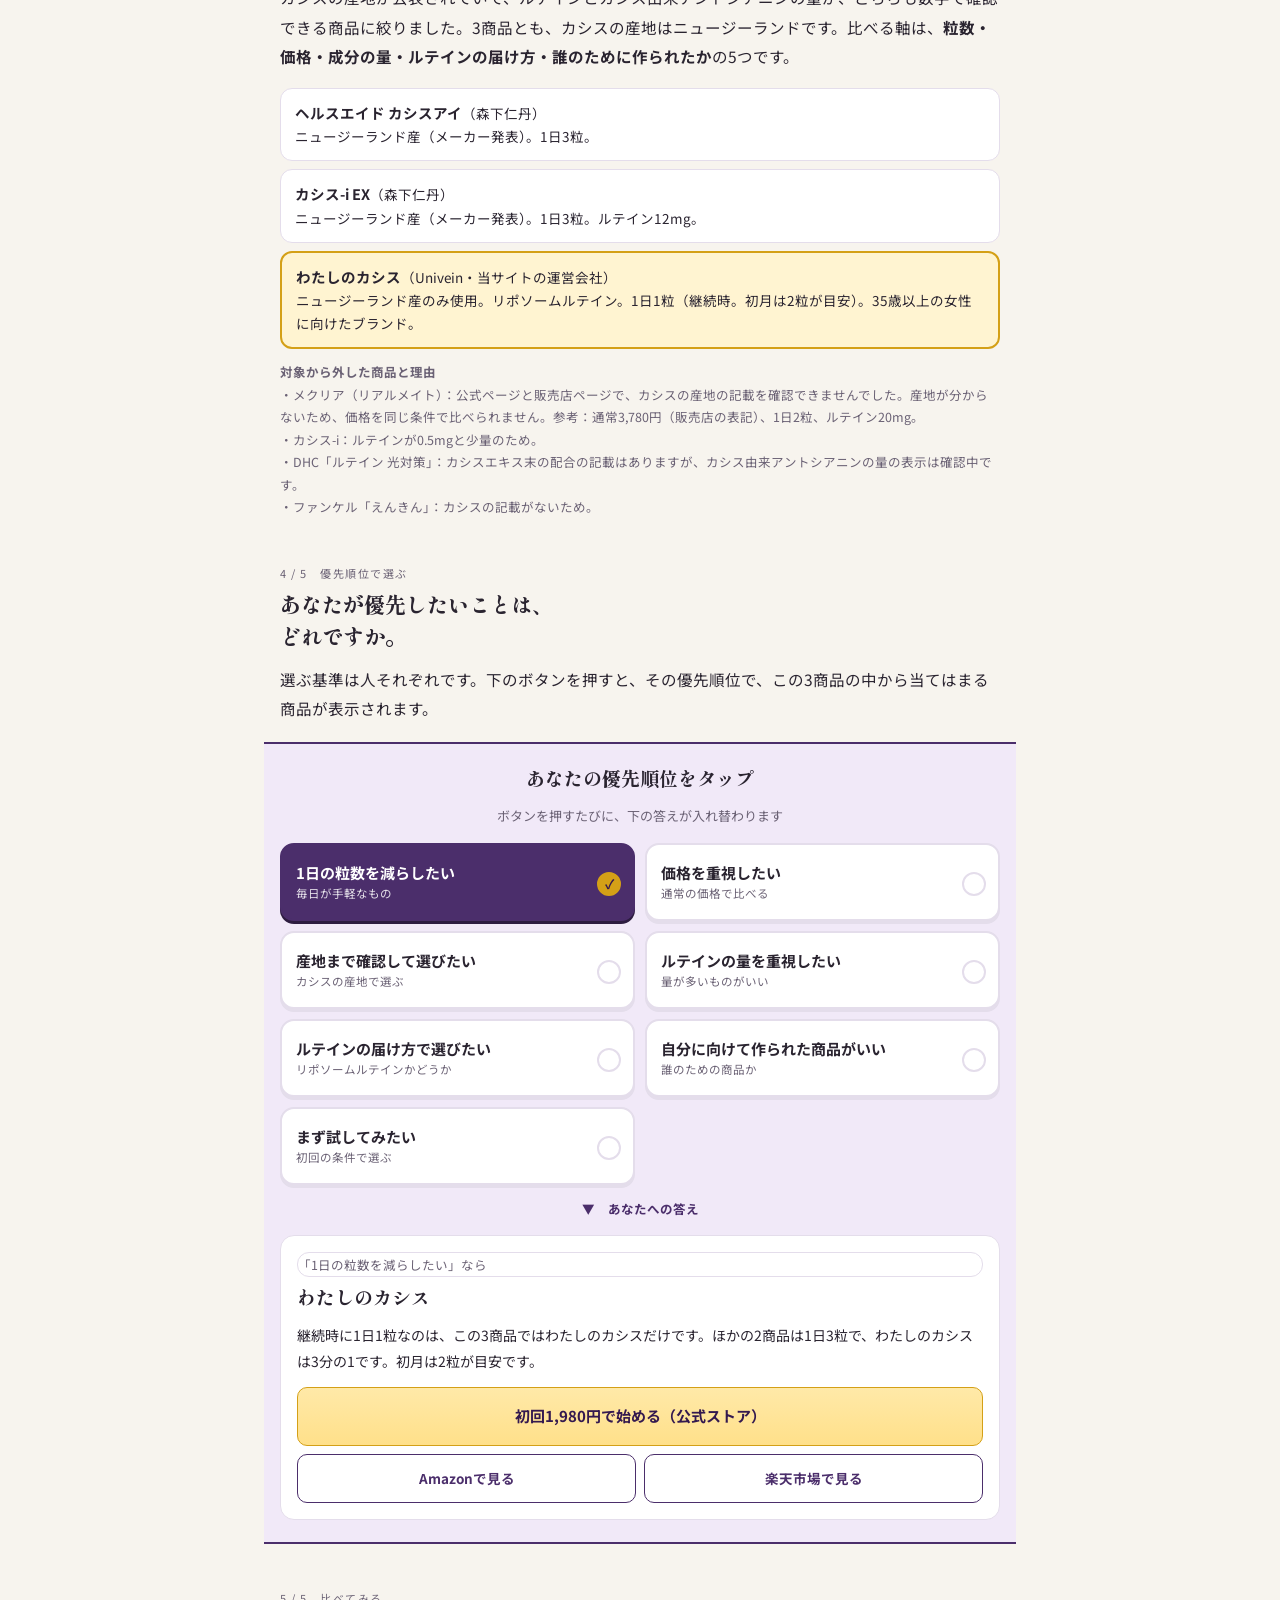
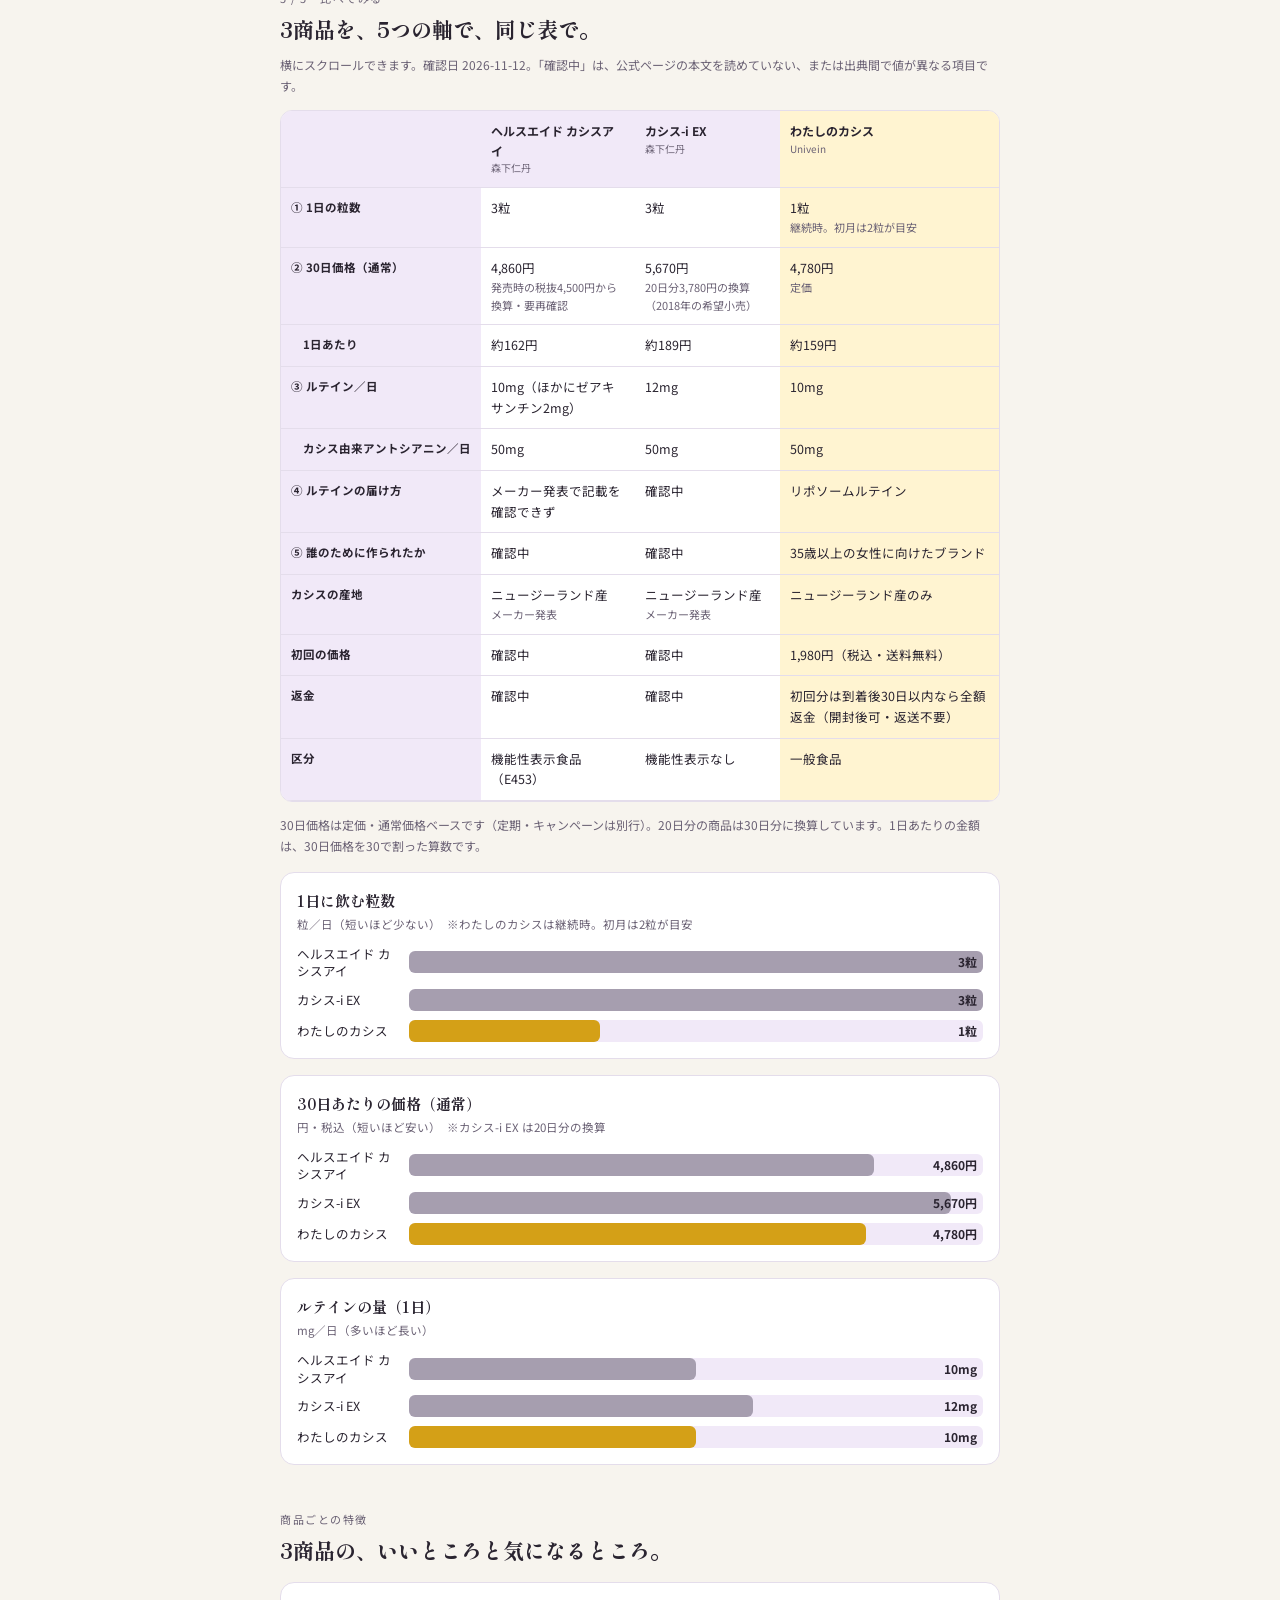
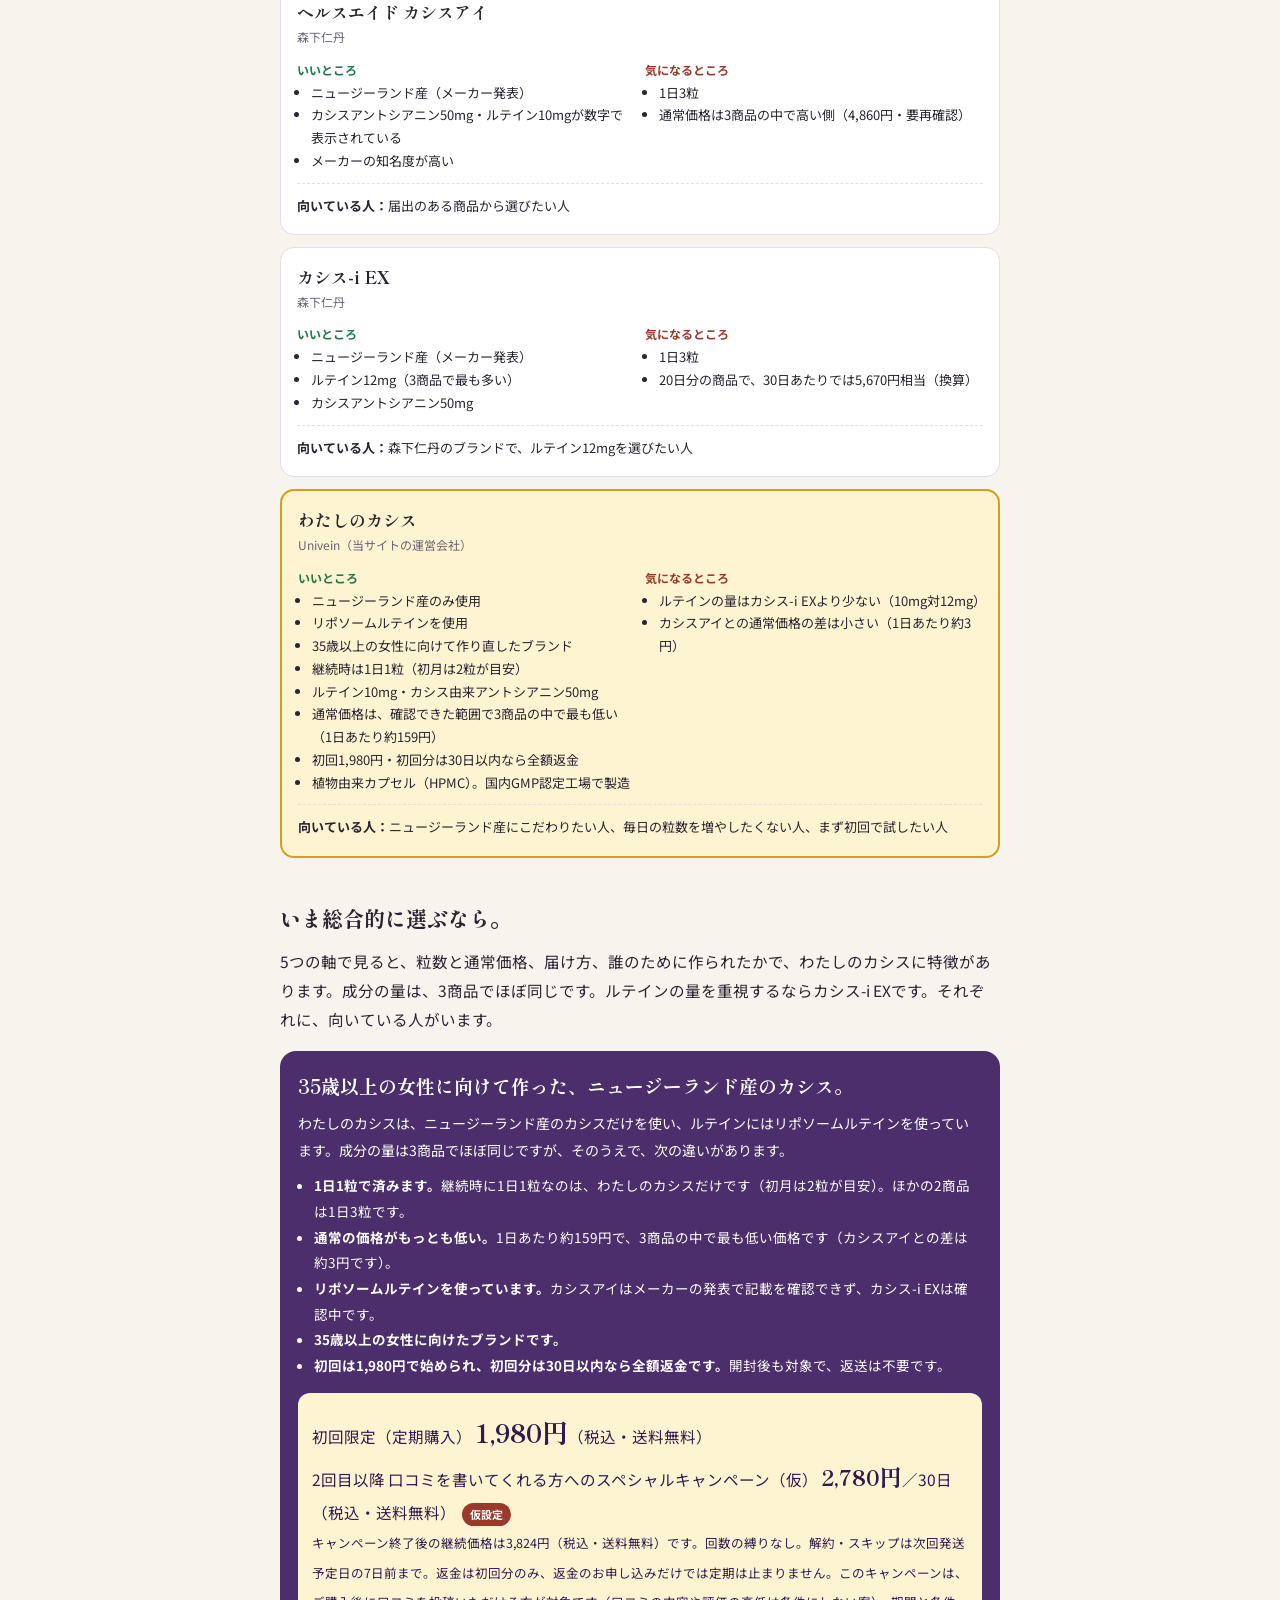
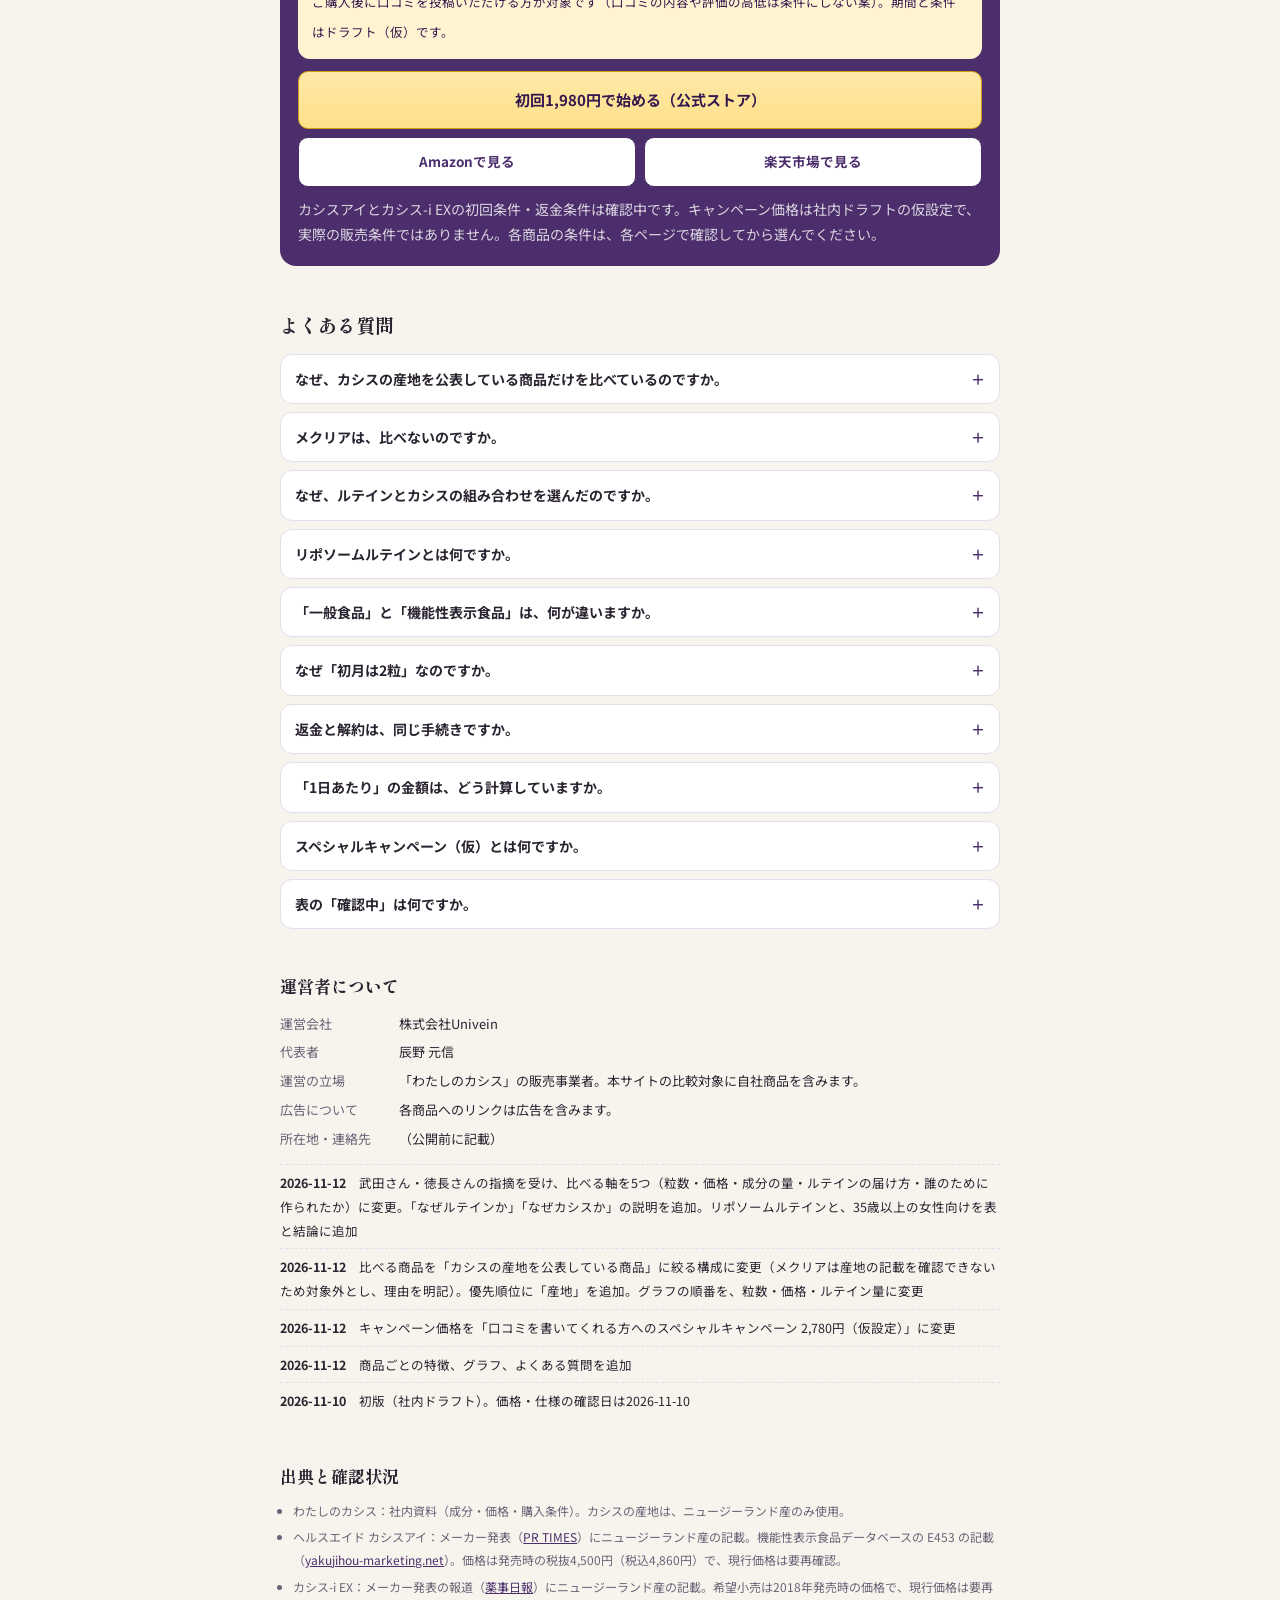
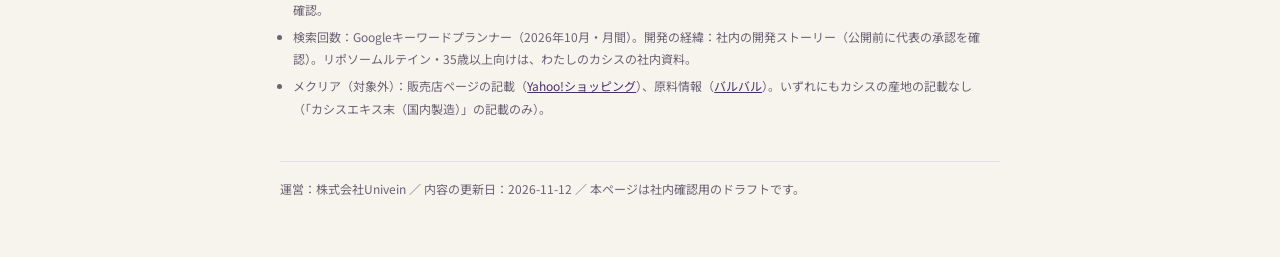
==== commit 08569f18: "比較サイト（産地公表3商品・5軸）の社内ドラフトを追加" ====
--- a/compare.html
+++ b/compare.html
@@ -139,49 +139,54 @@
 <body>
 <div class="disclose"><div class="wrap"><b>運営：株式会社Univein。</b>本サイトは「わたしのカシス」の販売事業者が運営しており、比較対象に自社商品を含みます。各商品へのリンクは広告を含みます。（社内ドラフト・<b>キャンペーン価格は仮設定</b>）</div></div>
 
-<nav class="nav" aria-label="ページ内の移動"><a href="#s1">ルテインの選び方</a><a href="#s2">カシス</a><a href="#s3">比べる商品</a><a href="#s4">優先順位</a><a href="#s5">グラフと表</a><a href="#s7">商品ごとの特徴</a><a href="#s6">結論</a><a href="#faq">よくある質問</a></nav>
+<nav class="nav" aria-label="ページ内の移動"><a href="#s1">なぜルテイン</a><a href="#s2">なぜカシス・産地</a><a href="#s3">比べる商品</a><a href="#s4">優先順位</a><a href="#s5">表とグラフ</a><a href="#s7">商品ごとの特徴</a><a href="#s6">結論</a><a href="#faq">よくある質問</a></nav>
 <div class="wrap">
 <header class="hero">
   <div class="eyebrow">ルテインのサプリを探している方へ</div>
-  <h1><em>ルテイン</em>のサプリを選ぶとき、<br>ほかに何を見ますか。</h1>
-  <p class="lead">ルテインは、サプリの定番成分のひとつです。その分、商品も多く、何を基準に選べばよいか迷いやすい成分でもあります。このページでは、ルテインに「ある素材」を組み合わせた商品だけに絞って、順番に比べていきます。</p>
-  <div class="hero-art" aria-hidden="true"><svg width="260" height="96" viewBox="0 0 260 96"><defs><radialGradient id="gy" cx="35%" cy="30%"><stop offset="0" stop-color="#FFE27A"/><stop offset="1" stop-color="#E5A700"/></radialGradient><radialGradient id="gp" cx="35%" cy="30%"><stop offset="0" stop-color="#8a5cb8"/><stop offset="1" stop-color="#34194F"/></radialGradient></defs><circle cx="40" cy="48" r="34" fill="url(#gy)"/><text x="40" y="53" text-anchor="middle" font-size="13" font-weight="700" fill="#4a3300">ルテイン</text><text x="90" y="55" text-anchor="middle" font-size="24" font-weight="700" fill="#D4A017">＋</text><circle cx="140" cy="48" r="34" fill="url(#gp)"/><text x="140" y="53" text-anchor="middle" font-size="13" font-weight="700" fill="#FFE08A">カシス</text><text x="190" y="55" text-anchor="middle" font-size="24" font-weight="700" fill="#D4A017">→</text><text x="228" y="53" text-anchor="middle" font-size="13" font-weight="700" fill="currentColor">4商品</text></svg></div>
+  <h1><em>ルテイン</em>のサプリを選ぶとき、<br>カシスの産地まで見ていますか。</h1>
+  <p class="lead">ルテインは、サプリの定番成分のひとつです。その分、商品も多く、何を基準に選べばよいか迷いやすい成分でもあります。このページでは、ルテインに「カシス」を組み合わせた商品のうち、<b>カシスの産地を公表している商品</b>だけに絞って、順番に比べていきます。</p>
+  <div class="hero-art" aria-hidden="true"><svg width="260" height="96" viewBox="0 0 260 96"><defs><radialGradient id="gy" cx="35%" cy="30%"><stop offset="0" stop-color="#FFE27A"/><stop offset="1" stop-color="#E5A700"/></radialGradient><radialGradient id="gp" cx="35%" cy="30%"><stop offset="0" stop-color="#8a5cb8"/><stop offset="1" stop-color="#34194F"/></radialGradient></defs><circle cx="40" cy="48" r="34" fill="url(#gy)"/><text x="40" y="53" text-anchor="middle" font-size="13" font-weight="700" fill="#4a3300">ルテイン</text><text x="90" y="55" text-anchor="middle" font-size="24" font-weight="700" fill="#D4A017">＋</text><circle cx="140" cy="48" r="34" fill="url(#gp)"/><text x="140" y="53" text-anchor="middle" font-size="13" font-weight="700" fill="#FFE08A">カシス</text><text x="190" y="55" text-anchor="middle" font-size="24" font-weight="700" fill="#D4A017">→</text><text x="228" y="53" text-anchor="middle" font-size="13" font-weight="700" fill="currentColor">3商品</text></svg></div>
 </header>
 
 <section class="step" aria-labelledby="s1">
-  <div class="stepno">1 / 5　ルテインの選び方</div>
-  <h2 id="s1">ルテインだけで選ぶと、<br>見える範囲は決まっています。</h2>
-  <p>ルテインのサプリは、量や価格、1日の粒数で比べるのが一般的です。ただ、ルテインだけに絞ると、どの商品も似た表示になりがちです。そこで、<b>ルテインに何を組み合わせているか</b>を、もうひとつの選ぶ基準にしてみます。</p>
+  <div class="stepno">1 / 5　なぜルテインか</div>
+  <h2 id="s1">ルテインは、いま<br>いちばん探されている成分です。</h2>
+  <p>「ルテイン サプリ」は、月に約12,100回検索されています。「目 サプリ」は約6,600回、「ブルーベリー サプリ」は約4,400回です（Googleキーワードプランナー、2026年10月）。目のサプリを探す人にとって、ルテインは入口の言葉になっています。</p>
+  <p>その分、ルテインを使った商品は数が多く、ルテインだけで見ると、どの商品も似た表示になりがちです。そこで、<b>ルテインに何を組み合わせているか、ルテインをどんな形で届けているか</b>を、選ぶ基準に加えます。</p>
   <div class="pair">
-    <div><b><span class="dot" style="background:var(--lutein)"></span>ブルーベリーとの組み合わせ</b>いちばんよく見かける定番の組み合わせです。商品数が多く、価格帯も幅広くそろっています。</div>
+    <div><b><span class="dot" style="background:var(--lutein)"></span>ブルーベリーとの組み合わせ</b>いちばんよく見かける、定番の組み合わせです。商品数が多く、価格帯も幅広くそろっています。</div>
     <div><b><span class="dot" style="background:var(--cassis)"></span>カシスとの組み合わせ</b>数は多くありませんが、近年、サプリの素材としてよく見かけるようになってきた組み合わせです。</div>
   </div>
 </section>
 
 <section class="step" aria-labelledby="s2">
-  <div class="stepno">2 / 5　注目した素材</div>
-  <h2 id="s2">カシスは、ドリンクやスイーツだけの<br>果実ではありません。</h2>
-  <p>カシスと聞くと、ドリンクやスイーツを思い浮かべる方が多いと思います。ビタミンCなどの栄養素が豊富な果実として知られ、近年はサプリの素材としても使われています。紫色のもとになっているのが、アントシアニンという色素です。</p>
-  <div class="eq">ルテイン（黄）＋ カシス（紫）<small>この組み合わせのサプリだけを、このページで比べます</small></div>
+  <div class="stepno">2 / 5　なぜカシスか・産地</div>
+  <h2 id="s2">カシスを選んだ理由と、<br>産地へのこだわり。</h2>
+  <p>わたしのカシスのはじまりは、2017年に、ニュージーランドの友人から届いた一通のLINEでした。「ニュージーランドのカシスはどうでしょう？」。調べるほどに惹かれ、カシスとルテインを組み合わせた試作品までつくりました。ただ、量産の直前で開発を止め、ルテインを<b>リポソームルテイン</b>に替えて、処方を作り直しています。あわせて、「35歳以上の女性に向けた」ブランドにしました。</p>
+  <p>カシスは、世界各地で育てられています。ところが、サプリの商品ページには、カシスの産地が書かれているものと、書かれていないものがあります。産地が違えば、原料の値段も変わります。産地が分からない商品は、価格を同じ条件で比べることができません。そこでこのページでは、<b>カシスの産地を公表している商品だけ</b>を、同じ表で比べます。</p>
+  <div class="eq">ルテイン（黄）＋ カシス（紫）＋ 産地を公表<small>この条件に当てはまる商品だけを、このページで比べます</small></div>
 </section>
 
 <section class="step" aria-labelledby="s3">
   <div class="stepno">3 / 5　比べる商品</div>
-  <h2 id="s3">ルテインとカシスを両方使った、<br>4商品を比べます。</h2>
-  <p>ルテインの量と、カシス由来アントシアニンの量が、どちらも数字で確認できる商品に絞りました。範囲を広げすぎると、比べられなくなるためです。</p>
+  <h2 id="s3">ルテインと、産地を公表したカシスを使った、<br>3商品を比べます。</h2>
+  <p>カシスの産地が公表されていて、ルテインとカシス由来アントシアニンの量が、どちらも数字で確認できる商品に絞りました。3商品とも、カシスの産地はニュージーランドです。比べる軸は、<b>粒数・価格・成分の量・ルテインの届け方・誰のために作られたか</b>の5つです。</p>
   <div class="cards4">
-    <div class="pc"><b>ヘルスエイド カシスアイ</b>（森下仁丹）<br>機能性表示食品。1日3粒。</div>
-    <div class="pc"><b>カシス-i EX</b>（森下仁丹）<br>1日3粒。ルテイン12mg。</div>
-    <div class="pc"><b>メクリア</b>（リアルメイト）<br>1日2粒。ルテイン20mg。</div>
-    <div class="pc me"><b>わたしのカシス</b>（Univein・当サイトの運営会社）<br>1日1粒（継続時。初月は2粒が目安）。</div>
+    <div class="pc"><b>ヘルスエイド カシスアイ</b>（森下仁丹）<br>ニュージーランド産（メーカー発表）。1日3粒。</div>
+    <div class="pc"><b>カシス-i EX</b>（森下仁丹）<br>ニュージーランド産（メーカー発表）。1日3粒。ルテイン12mg。</div>
+    <div class="pc me"><b>わたしのカシス</b>（Univein・当サイトの運営会社）<br>ニュージーランド産のみ使用。リポソームルテイン。1日1粒（継続時。初月は2粒が目安）。35歳以上の女性に向けたブランド。</div>
   </div>
-  <p class="excl">対象から外した商品：カシス-i（ルテインが0.5mgと少量）、DHC「ルテイン 光対策」（カシスエキス末の配合の記載はあるが、カシス由来アントシアニンの量の表示は確認中）、ファンケル「えんきん」（カシスの記載なし）。</p>
+  <p class="excl"><b>対象から外した商品と理由</b><br>
+  ・メクリア（リアルメイト）：公式ページと販売店ページで、カシスの産地の記載を確認できませんでした。産地が分からないため、価格を同じ条件で比べられません。参考：通常3,780円（販売店の表記）、1日2粒、ルテイン20mg。<br>
+  ・カシス-i：ルテインが0.5mgと少量のため。<br>
+  ・DHC「ルテイン 光対策」：カシスエキス末の配合の記載はありますが、カシス由来アントシアニンの量の表示は確認中です。<br>
+  ・ファンケル「えんきん」：カシスの記載がないため。</p>
 </section>
 
 <section class="step" aria-labelledby="s4">
   <div class="stepno">4 / 5　優先順位で選ぶ</div>
   <h2 id="s4">あなたが優先したいことは、<br>どれですか。</h2>
-  <p>選ぶ基準は人それぞれです。下のボタンを押すと、その優先順位で、この4商品の中から当てはまる商品が表示されます。</p>
+  <p>選ぶ基準は人それぞれです。下のボタンを押すと、その優先順位で、この3商品の中から当てはまる商品が表示されます。</p>
   <div class="pick">
     <div class="pick-lead">あなたの優先順位をタップ</div>
     <p class="pick-sub">ボタンを押すたびに、下の答えが入れ替わります</p>
@@ -193,40 +198,40 @@
 
 <section class="step" aria-labelledby="s5">
   <div class="stepno">5 / 5　比べてみる</div>
-  <h2 id="s5">4商品を、同じ表で。</h2>
-  <p class="note" style="margin-top:8px">横にスクロールできます。確認日 2026-11-10。「確認中」は、公式ページの本文を読めていない、または出典間で値が異なる項目です。</p>
+  <h2 id="s5">3商品を、5つの軸で、同じ表で。</h2>
+  <p class="note" style="margin-top:8px">横にスクロールできます。確認日 2026-11-12。「確認中」は、公式ページの本文を読めていない、または出典間で値が異なる項目です。</p>
   <div class="scroller"><table id="tbl"></table></div>
   <p class="note">30日価格は定価・通常価格ベースです（定期・キャンペーンは別行）。20日分の商品は30日分に換算しています。1日あたりの金額は、30日価格を30で割った算数です。</p>
 
+  <div class="chart"><h3>1日に飲む粒数</h3><div class="u">粒／日（短いほど少ない）　※わたしのカシスは継続時。初月は2粒が目安</div><div id="c-n"></div></div>
+  <div class="chart"><h3>30日あたりの価格（通常）</h3><div class="u">円・税込（短いほど安い）　※カシス-i EX は20日分の換算</div><div id="c-p"></div></div>
   <div class="chart"><h3>ルテインの量（1日）</h3><div class="u">mg／日（多いほど長い）</div><div id="c-lu"></div></div>
-  <div class="chart"><h3>30日あたりの価格（通常）</h3><div class="u">円・税込（短いほど安い）　※カシス-i EX は20日分の換算</div><div id="c-p"></div></div>
-  <div class="chart"><h3>1日に飲む粒数</h3><div class="u">粒／日（短いほど少ない）　※わたしのカシスは継続時。初月は2粒が目安</div><div id="c-n"></div></div>
 </section>
 
 <section class="step" aria-labelledby="s7">
   <div class="stepno">商品ごとの特徴</div>
-  <h2 id="s7">4商品の、いいところと気になるところ。</h2>
+  <h2 id="s7">3商品の、いいところと気になるところ。</h2>
   <div class="prof" id="prof"></div>
 </section>
 
 <section class="step" aria-labelledby="s6">
   <h2 id="s6">いま総合的に選ぶなら。</h2>
-  <p>ここまでの結果は、価格（通常）とルテインの量ではメクリア、届出のある商品ではカシスアイ、1日の粒数ではわたしのカシスでした。ところが、<b>いま、わたしのカシスはキャンペーン中</b>です。いまの価格で並べ直すと、順番が変わります。</p>
-  <div class="chart"><h3>いまの30日価格（定期・キャンペーン）</h3><div class="u">円・税込（短いほど安い）　※わたしのカシスは「口コミを書いてくれる方へのスペシャルキャンペーン」価格（仮設定）、メクリアは定期の記載（確認中）</div><div id="c-p2"></div></div>
+  <p>5つの軸で見ると、粒数と通常価格、届け方、誰のために作られたかで、わたしのカシスに特徴があります。成分の量は、3商品でほぼ同じです。ルテインの量を重視するならカシス-i EXです。それぞれに、向いている人がいます。</p>
 
   <div class="final">
-    <h3>1日の粒数も、価格も。いま両方かなうのは、わたしのカシスです。</h3>
-    <p>ルテインの量を重視するなら、メクリアです（20mg）。届出のある商品から選ぶなら、カシスアイです。それぞれに、向いている人がいます。通常の価格だけで比べるなら、メクリアが安い、という結果も変わりません。</p>
-    <p>一方で、<b>「1日の粒数を減らしたい」と「価格を重視したい」の両方</b>を叶えられる商品は、この4商品の中では、キャンペーン中のわたしのカシスだけです。</p>
+    <h3>35歳以上の女性に向けて作った、ニュージーランド産のカシス。</h3>
+    <p>わたしのカシスは、ニュージーランド産のカシスだけを使い、ルテインにはリポソームルテインを使っています。成分の量は3商品でほぼ同じですが、そのうえで、次の違いがあります。</p>
     <ul>
-      <li><b>1日1粒で済みます。</b>継続時に1日1粒なのは、わたしのカシスだけです（初月は2粒が目安）。</li>
-      <li><b>口コミを書いてくれる方へのスペシャルキャンペーン（仮）は30日2,780円。</b>メクリアの定期（2,980円前後・確認中）も、通常価格（3,780円）も下回ります。<span class="ribbon">仮設定</span></li>
+      <li><b>1日1粒で済みます。</b>継続時に1日1粒なのは、わたしのカシスだけです（初月は2粒が目安）。ほかの2商品は1日3粒です。</li>
+      <li><b>通常の価格がもっとも低い。</b>1日あたり約159円で、3商品の中で最も低い価格です（カシスアイとの差は約3円です）。</li>
+      <li><b>リポソームルテインを使っています。</b>カシスアイはメーカーの発表で記載を確認できず、カシス-i EXは確認中です。</li>
+      <li><b>35歳以上の女性に向けたブランドです。</b></li>
       <li><b>初回は1,980円で始められ、初回分は30日以内なら全額返金です。</b>開封後も対象で、返送は不要です。</li>
     </ul>
     <div class="offer">初回限定（定期購入） <b>1,980円</b>（税込・送料無料）<br>2回目以降 口コミを書いてくれる方へのスペシャルキャンペーン（仮） <b style="font-size:22px">2,780円</b>／30日（税込・送料無料）<span class="ribbon">仮設定</span><br><span style="font-size:12.5px">キャンペーン終了後の継続価格は3,824円（税込・送料無料）です。回数の縛りなし。解約・スキップは次回発送予定日の7日前まで。返金は初回分のみ、返金のお申し込みだけでは定期は止まりません。このキャンペーンは、ご購入後に口コミを投稿いただける方が対象です（口コミの内容や評価の高低は条件にしない案）。期間と条件はドラフト（仮）です。</span></div>
     <div class="btns"><a class="btn main" id="official" href="https://www.l-o-e.jp/collections/all" target="_blank" rel="noopener">初回1,980円で始める（公式ストア）</a>
     <a class="btn" target="_blank" rel="noopener sponsored" href="https://www.amazon.co.jp/s?k=%E3%82%8F%E3%81%9F%E3%81%97%E3%81%AE%E3%82%AB%E3%82%B7%E3%82%B9">Amazonで見る</a><a class="btn" target="_blank" rel="noopener sponsored" href="https://search.rakuten.co.jp/search/mall/%E3%82%8F%E3%81%9F%E3%81%97%E3%81%AE%E3%82%AB%E3%82%B7%E3%82%B9/">楽天市場で見る</a></div>
-    <p class="note">メクリアも、初回1,980円と記載されているページがあります（確認中）。キャンペーン価格は社内ドラフトの仮設定で、実際の販売条件ではありません。各商品の条件は、各ページで確認してから選んでください。</p>
+    <p class="note">カシスアイとカシス-i EXの初回条件・返金条件は確認中です。キャンペーン価格は社内ドラフトの仮設定で、実際の販売条件ではありません。各商品の条件は、各ページで確認してから選んでください。</p>
   </div>
 </section>
 
@@ -238,35 +243,37 @@
 <section class="step" aria-labelledby="co">
   <h2 id="co" style="font-size:17px">運営者について</h2>
   <dl class="co"><dt>運営会社</dt><dd>株式会社Univein</dd><dt>代表者</dt><dd>辰野 元信</dd><dt>運営の立場</dt><dd>「わたしのカシス」の販売事業者。本サイトの比較対象に自社商品を含みます。</dd><dt>広告について</dt><dd>各商品へのリンクは広告を含みます。</dd><dt>所在地・連絡先</dt><dd>（公開前に記載）</dd></dl>
-  <ul class="log"><li><b>2026-11-12</b>　キャンペーン価格を「口コミを書いてくれる方へのスペシャルキャンペーン 2,780円（仮設定）」に変更</li><li><b>2026-11-12</b>　優先順位を大きなボタンに変更。価格はメクリアが先に勝ち、結論でキャンペーン中のわたしのカシスを提案する流れに変更（キャンペーン価格は仮設定）</li><li><b>2026-11-12</b>　商品ごとの特徴、グラフ、よくある質問を追加</li><li><b>2026-11-10</b>　初版（社内ドラフト）。価格・仕様の確認日は2026-11-10</li></ul>
+  <ul class="log"><li><b>2026-11-12</b>　武田さん・徳長さんの指摘を受け、比べる軸を5つ（粒数・価格・成分の量・ルテインの届け方・誰のために作られたか）に変更。「なぜルテインか」「なぜカシスか」の説明を追加。リポソームルテインと、35歳以上の女性向けを表と結論に追加</li><li><b>2026-11-12</b>　比べる商品を「カシスの産地を公表している商品」に絞る構成に変更（メクリアは産地の記載を確認できないため対象外とし、理由を明記）。優先順位に「産地」を追加。グラフの順番を、粒数・価格・ルテイン量に変更</li><li><b>2026-11-12</b>　キャンペーン価格を「口コミを書いてくれる方へのスペシャルキャンペーン 2,780円（仮設定）」に変更</li><li><b>2026-11-12</b>　商品ごとの特徴、グラフ、よくある質問を追加</li><li><b>2026-11-10</b>　初版（社内ドラフト）。価格・仕様の確認日は2026-11-10</li></ul>
 </section>
 
 <section class="step" aria-labelledby="h-src">
   <h2 id="h-src" style="font-size:17px">出典と確認状況</h2>
   <ul class="src">
-    <li>わたしのカシス：社内資料（成分・価格・購入条件）。2026-11-10 時点。</li>
-    <li>ヘルスエイド カシスアイ：機能性表示食品データベースの E453 の記載（<a href="https://yakujihou-marketing.net/database/e453/" target="_blank" rel="noopener">yakujihou-marketing.net</a>）、メーカー発表（<a href="https://prtimes.jp/main/html/rd/p/000000058.000035073.html" target="_blank" rel="noopener">PR TIMES</a>）。価格は社内調査（2026-10-21）で、要再確認。</li>
-    <li>カシス-i EX：メーカー発表の報道（<a href="https://www.yakuji.co.jp/?p=67365" target="_blank" rel="noopener">薬事日報</a>）。希望小売は2018年発売時の価格で、現行価格は要再確認。</li>
-    <li>メクリア：販売店ページの記載（<a href="https://store.shopping.yahoo.co.jp/realmate/mc0881.html" target="_blank" rel="noopener">Yahoo!ショッピング</a>）。表示区分と定期価格は出典間で差があり、公式ページの本文は未確認（確認中）。</li>
+    <li>わたしのカシス：社内資料（成分・価格・購入条件）。カシスの産地は、ニュージーランド産のみ使用。</li>
+    <li>ヘルスエイド カシスアイ：メーカー発表（<a href="https://prtimes.jp/main/html/rd/p/000000058.000035073.html" target="_blank" rel="noopener">PR TIMES</a>）にニュージーランド産の記載。機能性表示食品データベースの E453 の記載（<a href="https://yakujihou-marketing.net/database/e453/" target="_blank" rel="noopener">yakujihou-marketing.net</a>）。価格は発売時の税抜4,500円（税込4,860円）で、現行価格は要再確認。</li>
+    <li>カシス-i EX：メーカー発表の報道（<a href="https://www.yakuji.co.jp/entry67365.html" target="_blank" rel="noopener">薬事日報</a>）にニュージーランド産の記載。希望小売は2018年発売時の価格で、現行価格は要再確認。</li>
+    <li>検索回数：Googleキーワードプランナー（2026年10月・月間）。開発の経緯：社内の開発ストーリー（公開前に代表の承認を確認）。リポソームルテイン・35歳以上向けは、わたしのカシスの社内資料。</li>
+    <li>メクリア（対象外）：販売店ページの記載（<a href="https://store.shopping.yahoo.co.jp/realmate/mc0881.html" target="_blank" rel="noopener">Yahoo!ショッピング</a>）、原料情報（<a href="https://bal-bal.com/benchmark/detail/417" target="_blank" rel="noopener">バルバル</a>）。いずれにもカシスの産地の記載なし（「カシスエキス末（国内製造）」の記載のみ）。</li>
   </ul>
 </section>
 
-<footer>運営：株式会社Univein ／ 内容の更新日：2026-11-10 ／ 本ページは社内確認用のドラフトです。</footer>
+<footer>運営：株式会社Univein ／ 内容の更新日：2026-11-12 ／ 本ページは社内確認用のドラフトです。</footer>
 </div>
 
 <script>
 var P=[
- {id:'eye',name:'ヘルスエイド カシスアイ',maker:'森下仁丹',cat:'機能性表示食品（E453）',per:'3粒',ac:'50mg',lu:'10mg',p30:'4,860円',p30n:'社内調査 10/21・要再確認',day:'約162円',first:'確認中',ret:'確認中',q:'ヘルスエイド カシスアイ'},
- {id:'ex',name:'カシス-i EX',maker:'森下仁丹',cat:'機能性表示なし',per:'3粒',ac:'50mg',lu:'12mg',p30:'5,670円',p30n:'20日分3,780円の換算（2018年の希望小売）',day:'約189円',first:'確認中',ret:'確認中',q:'カシス-i EX'},
- {id:'mec',name:'メクリア',maker:'リアルメイト',cat:'栄養機能食品（ビタミンA）と記載・確認中',per:'2粒',ac:'50mg',lu:'20mg',p30:'3,780円',p30n:'通常。定期は2,980円前後と記載（出典間で差）',day:'約126円',first:'1,980円と記載（確認中）',ret:'確認中',q:'メクリア リアルメイト'},
- {id:'me',name:'わたしのカシス',maker:'Univein',cat:'一般食品',per:'1粒',pern:'継続時。初月は2粒が目安',ac:'50mg',lu:'10mg',p30:'4,780円',p30n:'定価',day:'約159円',first:'1,980円（税込・送料無料）',ret:'初回分は到着後30日以内なら全額返金（開封後可・返送不要）',q:'わたしのカシス',me:true}
+ {id:'eye',name:'ヘルスエイド カシスアイ',maker:'森下仁丹',cat:'機能性表示食品（E453）',org:'ニュージーランド産',orgn:'メーカー発表',per:'3粒',ac:'50mg',lu:'10mg（ほかにゼアキサンチン2mg）',who:'確認中',lipo:'メーカー発表で記載を確認できず',p30:'4,860円',p30n:'発売時の税抜4,500円から換算・要再確認',day:'約162円',first:'確認中',ret:'確認中',q:'ヘルスエイド カシスアイ'},
+ {id:'ex',name:'カシス-i EX',maker:'森下仁丹',cat:'機能性表示なし',org:'ニュージーランド産',orgn:'メーカー発表',per:'3粒',ac:'50mg',lu:'12mg',who:'確認中',lipo:'確認中',p30:'5,670円',p30n:'20日分3,780円の換算（2018年の希望小売）',day:'約189円',first:'確認中',ret:'確認中',q:'カシス-i EX'},
+ {id:'me',name:'わたしのカシス',maker:'Univein',cat:'一般食品',org:'ニュージーランド産のみ',orgn:'',per:'1粒',pern:'継続時。初月は2粒が目安',ac:'50mg',lu:'10mg',who:'35歳以上の女性に向けたブランド',lipo:'リポソームルテイン',p30:'4,780円',p30n:'定価',day:'約159円',first:'1,980円（税込・送料無料）',ret:'初回分は到着後30日以内なら全額返金（開封後可・返送不要）',q:'わたしのカシス',me:true}
 ];
 var PRIO=[
- {k:'one',t:'1日の粒数を減らしたい',sub:'毎日が手軽なもの',who:'わたしのカシス',why:'継続時に1日1粒なのは、この4商品ではわたしのカシスだけです。ほかの3商品は1日2〜3粒です。初月は2粒が目安です。',me:true},
- {k:'price',t:'価格を重視したい',sub:'安く続けたい',who:'メクリア',why:'30日価格（通常）は、この4商品のうちメクリアが最も低い3,780円で、ルテインの量も最も多い20mgです。定期は2,980円前後と記載されています（確認中）。わたしのカシスの通常の定価は4,780円で、高い側です。',link:true},
- {k:'lu',t:'ルテインの量を重視したい',sub:'量が多いものがいい',who:'メクリア',why:'ルテインは1日20mgで、この4商品のうち最も多い量です。わたしのカシスは10mgで、カシスアイと同じ量です。'},
- {k:'fn',t:'機能性表示食品から選びたい',sub:'届出のある商品',who:'ヘルスエイド カシスアイ',why:'この4商品のうち、機能性表示食品（届出番号E453）はカシスアイだけです。わたしのカシスは一般食品です。'},
- {k:'try',t:'まず試してみたい',sub:'初回の条件で選ぶ',who:'メクリア ／ わたしのカシス',whos:['メクリア','わたしのカシス'],why:'初回1,980円（税込）で始められる点は、メクリアとわたしのカシスで同じです（メクリアの初回価格は記載あり・確認中）。違いは返金です。わたしのカシスは、初回分は到着後30日以内なら全額返金（開封後可・返送不要）と明記しています。メクリアの返金条件は確認中です。カシスアイと カシス-i EX の初回条件も確認中です。'}
+ {k:'one',t:'1日の粒数を減らしたい',sub:'毎日が手軽なもの',who:'わたしのカシス',why:'継続時に1日1粒なのは、この3商品ではわたしのカシスだけです。ほかの2商品は1日3粒で、わたしのカシスは3分の1です。初月は2粒が目安です。',me:true},
+ {k:'price',t:'価格を重視したい',sub:'通常の価格で比べる',who:'わたしのカシス',why:'1日あたりの通常価格は、確認できた範囲で、わたしのカシスが最も低く、約159円です。カシスアイは約162円、カシス-i EXは約189円です。カシスアイとの差は小さいので、初回1,980円で始められる点もあわせてご覧ください。',me:true},
+ {k:'origin',t:'産地まで確認して選びたい',sub:'カシスの産地で選ぶ',who:'3商品とも、ニュージーランド産です',whos:['わたしのカシス','カシス-i EX','ヘルスエイド カシスアイ'],why:'この3商品は、カシスの産地を公表しています。わたしのカシスは、ニュージーランド産のみを使っています。産地が公表されていない商品は、このページの比較から外しています。'},
+ {k:'lu',t:'ルテインの量を重視したい',sub:'量が多いものがいい',who:'カシス-i EX',why:'ルテインは1日12mgで、この3商品のうち最も多い量です。わたしのカシスとカシスアイは10mgです。'},
+ {k:'lipo',t:'ルテインの届け方で選びたい',sub:'リポソームルテインかどうか',who:'わたしのカシス',why:'わたしのカシスは、リポソームルテインを使っています。カシスアイは、メーカーの発表にリポソームの記載を確認できませんでした。カシス-i EXは確認中です。記載がないことは、使っていないことの証明ではないため、「確認中」として並べています。',me:true},
+ {k:'who',t:'自分に向けて作られた商品がいい',sub:'誰のための商品か',who:'わたしのカシス',why:'わたしのカシスは、35歳以上の女性に向けたブランドとして作り直した商品です。カシスアイとカシス-i EXの想定している読者は、公式ページの記載を確認中です。',me:true},
+ {k:'try',t:'まず試してみたい',sub:'初回の条件で選ぶ',who:'わたしのカシス',why:'初回1,980円（税込・送料無料）で始められ、初回分は到着後30日以内なら全額返金（開封後可・返送不要）と明記しています。回数の縛りもありません。カシスアイとカシス-i EXの初回条件は確認中です。',me:true}
 ];
 var cur='one';
 function btns(q,me){var e=encodeURIComponent(q);return '<div class="btns">'+(me?'<a class="btn main" href="https://www.l-o-e.jp/collections/all" target="_blank" rel="noopener">初回1,980円で始める（公式ストア）</a>':'')+'<a class="btn" target="_blank" rel="noopener sponsored" href="https://www.amazon.co.jp/s?k='+e+'">Amazonで見る</a><a class="btn" target="_blank" rel="noopener sponsored" href="https://search.rakuten.co.jp/search/mall/'+e+'/">楽天市場で見る</a></div>'}
@@ -276,31 +283,33 @@
  var p=PRIO.filter(function(x){return x.k===cur})[0];
  var names=p.whos||[p.who],pds=names.map(function(n){return P.filter(function(x){return x.name===n})[0]});
  var el=document.getElementById('answer');
- el.innerHTML='<div class="q">「'+p.t+'」なら</div><div class="a">'+p.who+'</div><p>'+p.why+'</p>'+(p.link?'<p style="margin-top:10px"><a href="#s6" style="font-weight:700">▶ ただし、いまだけ安くなっている商品があります。結論を見る</a></p>':'')+pds.map(function(pd){return (pds.length>1?'<div style="margin-top:12px;font-weight:700;font-size:13px">'+pd.name+'</div>':'')+btns(pd.q,pd.me)}).join('');
+ el.innerHTML='<div class="q">「'+p.t+'」なら</div><div class="a">'+p.who+'</div><p>'+p.why+'</p>'+pds.map(function(pd){return (pds.length>1?'<div style="margin-top:12px;font-weight:700;font-size:13px">'+pd.name+'</div>':'')+btns(pd.q,pd.me)}).join('');
  el.classList.remove('flash');if(first!==true){void el.offsetWidth;el.classList.add('flash')}
 }
 function renderTbl(){
- var rows=[['区分','cat'],['1日の粒数','per'],['カシス由来アントシアニン／日','ac'],['ルテイン／日','lu'],['30日価格','p30'],['1日あたり','day'],['初回の価格','first'],['返金','ret']];
+ var rows=[['① 1日の粒数','per'],['② 30日価格（通常）','p30'],['　1日あたり','day'],['③ ルテイン／日','lu'],['　カシス由来アントシアニン／日','ac'],['④ ルテインの届け方','lipo'],['⑤ 誰のために作られたか','who'],['カシスの産地','org'],['初回の価格','first'],['返金','ret'],['区分','cat']];
  var t='<thead><tr><th></th>'+P.map(function(p){return '<th class="'+(p.me?'me':'')+'">'+p.name+'<small style="font-weight:400;color:var(--muted);display:block">'+p.maker+'</small></th>'}).join('')+'</tr></thead><tbody>';
- rows.forEach(function(r){t+='<tr><th>'+r[0]+'</th>'+P.map(function(p){var note=r[1]==='per'&&p.pern?'<small>'+p.pern+'</small>':r[1]==='p30'?'<small>'+p.p30n+'</small>':'';return '<td class="'+(p.me?'me':'')+'">'+p[r[1]]+note+'</td>'}).join('')+'</tr>'});
+ rows.forEach(function(r){t+='<tr><th>'+r[0]+'</th>'+P.map(function(p){var note=r[1]==='per'&&p.pern?'<small>'+p.pern+'</small>':r[1]==='p30'?'<small>'+p.p30n+'</small>':r[1]==='org'?'<small>'+p.orgn+'</small>':'';return '<td class="'+(p.me?'me':'')+'">'+p[r[1]]+note+'</td>'}).join('')+'</tr>'});
  document.getElementById('tbl').innerHTML=t+'</tbody>';
 }
 renderPrio(true);renderTbl();
 function bars(id,key,max,fmtv){var rows=P.map(function(p){var v=p[key];return '<div class="bar'+(p.me?' me':'')+'"><div class="nm">'+p.name+'</div><div class="tr"><div class="fl" style="width:'+Math.max(4,v/max*100)+'%"></div><span class="v">'+fmtv(v)+'</span></div></div>'}).join('');document.getElementById(id).innerHTML=rows}
-var N={eye:{lu:10,pr:4860,n:3},ex:{lu:12,pr:5670,n:3},mec:{lu:20,pr:3780,n:2},me:{lu:10,pr:4780,n:1}};
+var N={eye:{lu:10,pr:4860,n:3},ex:{lu:12,pr:5670,n:3},me:{lu:10,pr:4780,n:1}};
 P.forEach(function(p){p.nlu=N[p.id].lu;p.npr=N[p.id].pr;p.nn=N[p.id].n});
+bars('c-n','nn',3,function(v){return v+'粒'});
+bars('c-p','npr',6000,function(v){return v.toLocaleString('ja-JP')+'円'});
 bars('c-lu','nlu',20,function(v){return v+'mg'});
-bars('c-p','npr',6000,function(v){return v.toLocaleString('ja-JP')+'円'});
-document.getElementById('c-p2').innerHTML=[['ヘルスエイド カシスアイ',null],['カシス-i EX',null],['メクリア（定期）',2980],['わたしのカシス（口コミ特典・仮）',2780]].map(function(r,i){return '<div class="bar'+(i===3?' me':'')+'"><div class="nm">'+r[0]+'</div><div class="tr">'+(r[1]?'<div class="fl" style="width:'+(r[1]/6000*100)+'%"></div><span class="v">'+r[1].toLocaleString('ja-JP')+'円'+(i===2?'前後':'')+'</span>':'<span class="v" style="font-weight:400;color:var(--muted)">確認中</span>')+'</div></div>'}).join('');
-bars('c-n','nn',3,function(v){return v+'粒'});
 var PF=[
- {n:'ヘルスエイド カシスアイ',mk:'森下仁丹',g:['機能性表示食品（E453）','カシスアントシアニン50mg・ルテイン10mgが数字で表示されている','メーカーの知名度が高い'],b:['1日3粒','価格が4商品の中で高い側（4,860円・要再確認）'],f:'届出のある商品から選びたい人'},
- {n:'カシス-i EX',mk:'森下仁丹',g:['ルテイン12mg','カシスアントシアニン50mg'],b:['1日3粒','機能性表示ではない','20日分の商品で、30日あたりでは5,670円相当（換算）'],f:'森下仁丹のブランドで、ルテイン12mgを選びたい人'},
- {n:'メクリア',mk:'リアルメイト',g:['ルテインが20mgと最も多い','30日価格（通常）が最も低い（3,780円）','定期は2,980円前後と記載（確認中）','初回1,980円と記載（確認中）'],b:['1日2粒','表示区分は確認中（栄養機能食品の記載が多い）'],f:'価格とルテインの量を優先したい人'},
- {n:'わたしのカシス',mk:'Univein（当サイトの運営会社）',me:true,g:['継続時は1日1粒（初月は2粒が目安）','ルテイン10mg・カシス由来アントシアニン50mg','初回1,980円・初回分は30日以内なら全額返金','いまはキャンペーン中で、価格は4商品で最も低い（仮設定）','植物由来カプセル（HPMC）。国内GMP認定工場で製造'],b:['一般食品（機能性表示食品ではない）','通常の定価（4,780円）は4商品の中で2番目に高い（いまはキャンペーン中）','ルテインの量はメクリアの半分'],f:'毎日の粒数を増やしたくない人、まず初回で試したい人'}
+ {n:'ヘルスエイド カシスアイ',mk:'森下仁丹',g:['ニュージーランド産（メーカー発表）','カシスアントシアニン50mg・ルテイン10mgが数字で表示されている','メーカーの知名度が高い'],b:['1日3粒','通常価格は3商品の中で高い側（4,860円・要再確認）'],f:'届出のある商品から選びたい人'},
+ {n:'カシス-i EX',mk:'森下仁丹',g:['ニュージーランド産（メーカー発表）','ルテイン12mg（3商品で最も多い）','カシスアントシアニン50mg'],b:['1日3粒','20日分の商品で、30日あたりでは5,670円相当（換算）'],f:'森下仁丹のブランドで、ルテイン12mgを選びたい人'},
+ {n:'わたしのカシス',mk:'Univein（当サイトの運営会社）',me:true,g:['ニュージーランド産のみ使用','リポソームルテインを使用','35歳以上の女性に向けて作り直したブランド','継続時は1日1粒（初月は2粒が目安）','ルテイン10mg・カシス由来アントシアニン50mg','通常価格は、確認できた範囲で3商品の中で最も低い（1日あたり約159円）','初回1,980円・初回分は30日以内なら全額返金','植物由来カプセル（HPMC）。国内GMP認定工場で製造'],b:['ルテインの量はカシス-i EXより少ない（10mg対12mg）','カシスアイとの通常価格の差は小さい（1日あたり約3円）'],f:'ニュージーランド産にこだわりたい人、毎日の粒数を増やしたくない人、まず初回で試したい人'}
 ];
 document.getElementById('prof').innerHTML=PF.map(function(p){return '<article class="pf'+(p.me?' me':'')+'"><h3>'+p.n+'</h3><div class="mk">'+p.mk+'</div><div class="cols"><div class="good"><b>いいところ</b><ul>'+p.g.map(function(x){return '<li>'+x+'</li>'}).join('')+'</ul></div><div class="bad"><b>気になるところ</b><ul>'+p.b.map(function(x){return '<li>'+x+'</li>'}).join('')+'</ul></div></div><div class="for"><b>向いている人：</b>'+p.f+'</div></article>'}).join('');
 var FQ=[
+ ['なぜ、カシスの産地を公表している商品だけを比べているのですか。','カシスは産地によって、原料の値段が変わります。産地が分からない商品は、価格を同じ条件で比べることができません。そのため、このページでは、カシスの産地を公表している商品に絞っています。外した商品とその理由は、「比べる商品」の欄に載せています。'],
+ ['メクリアは、比べないのですか。','公式ページと販売店ページで確認した範囲では、カシスの産地の記載がありませんでした。産地が分からないと、価格を同じ条件で比べられないため、このページの比較からは外しています。参考として、価格・粒数・ルテイン量は「比べる商品」の欄に載せています。'],
+ ['なぜ、ルテインとカシスの組み合わせを選んだのですか。','きっかけは、2017年にニュージーランドの友人から届いた「ニュージーランドのカシスはどうでしょう？」という連絡でした。調べて惹かれ、カシスとルテインの試作品をつくり、その後ルテインをリポソームルテインに替えて処方を作り直しました。'],
+ ['リポソームルテインとは何ですか。','わたしのカシスのルテインに使っている原料の名前です。カシスアイはメーカーの発表にリポソームの記載を確認できず、カシス-i EXは確認中のため、表では「確認中」などと書いています。記載がないことは、使っていないことの証明ではありません。'],
  ['「一般食品」と「機能性表示食品」は、何が違いますか。','機能性表示食品は、事業者が機能性の根拠を消費者庁に届け出た食品です。一般食品は、その届出がない食品です。わたしのカシスは一般食品で、届出はしていません。そのため、このページでは、成分の量・粒数・価格・購入条件といった事実だけを比べています。'],
  ['なぜ「初月は2粒」なのですか。','初回のお届けは2箱で、初月は1日2粒が目安です。2か月目以降は1箱（30粒）を30日ごとにお届けし、1日1粒が目安です。このページの「1日1粒」は、2か月目以降の継続時の目安です。'],
  ['返金と解約は、同じ手続きですか。','別の手続きです。返金は初回分のみで、到着後30日以内にメール（info@l-o-e.jp）でお申し込みください。解約・スキップ・変更は、次回発送予定日の7日前までにマイページから行います。返金のお申し込みだけでは、定期は止まりません。'],
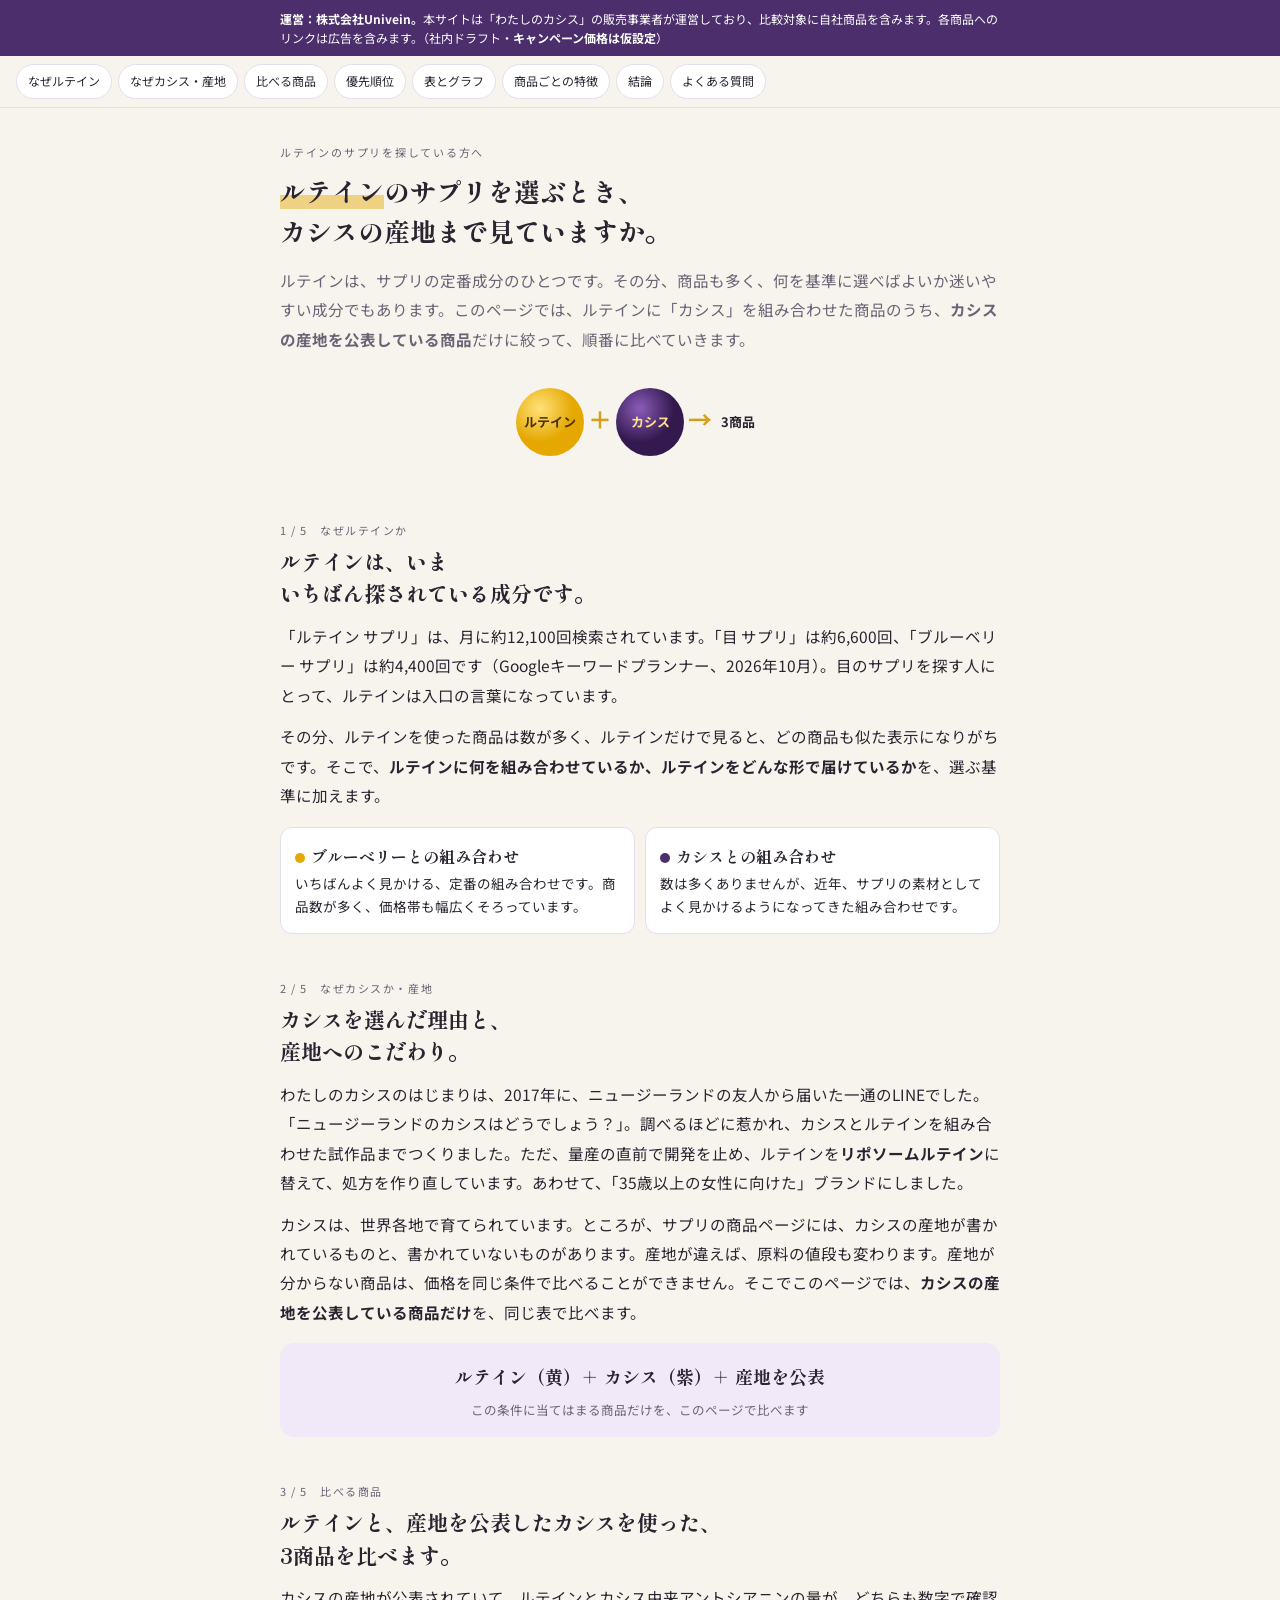
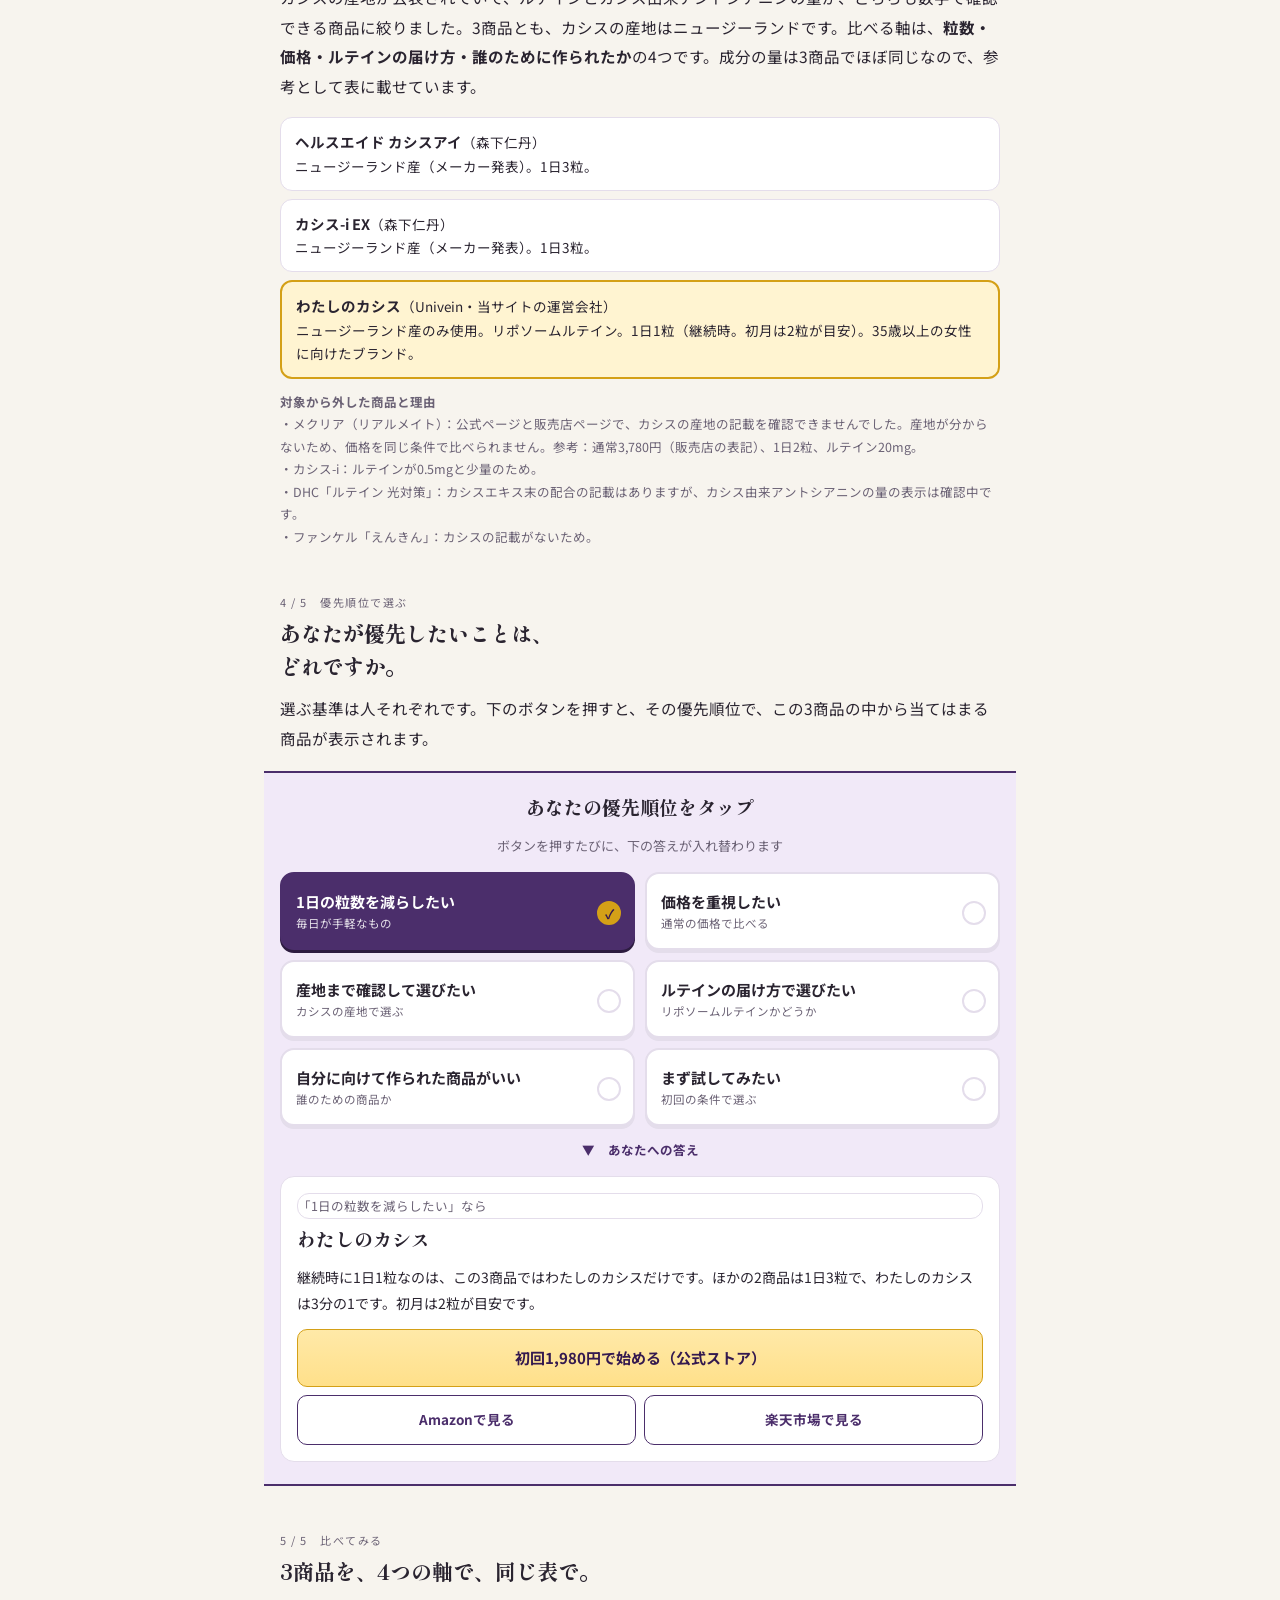
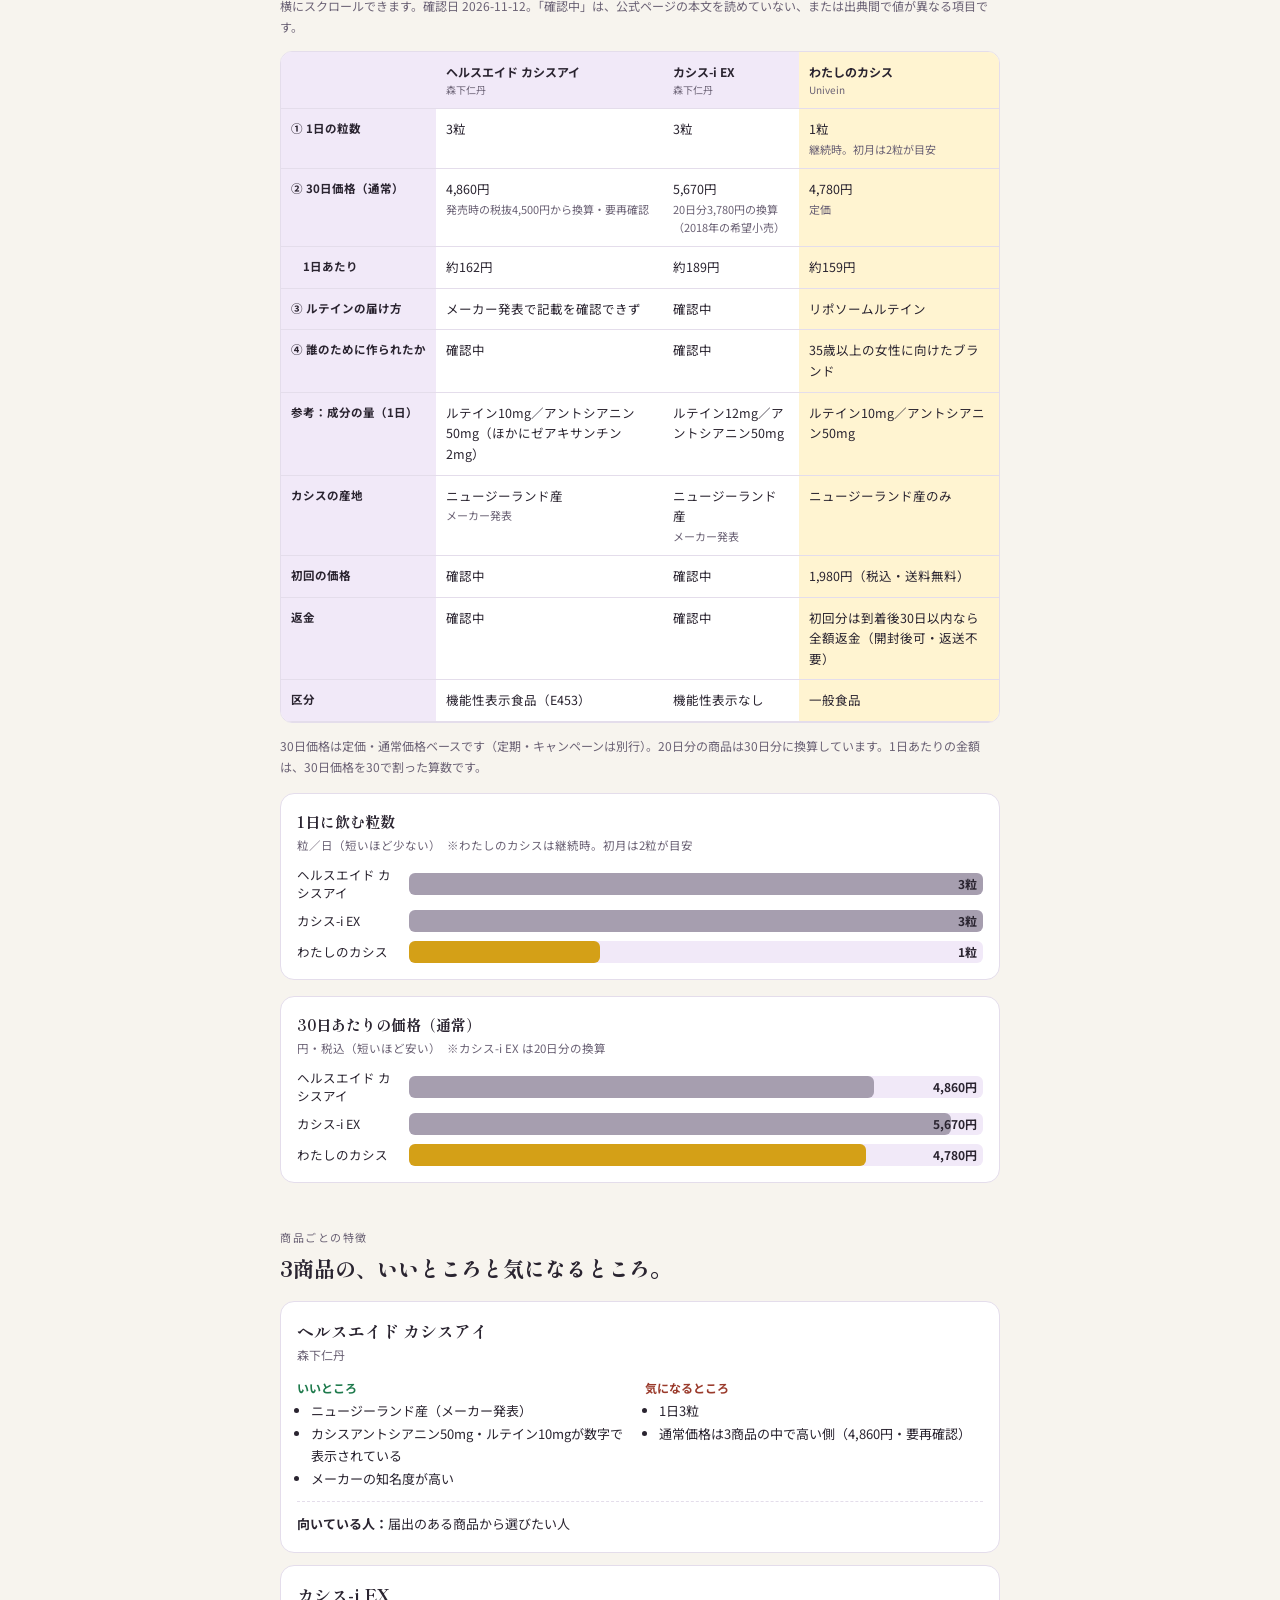
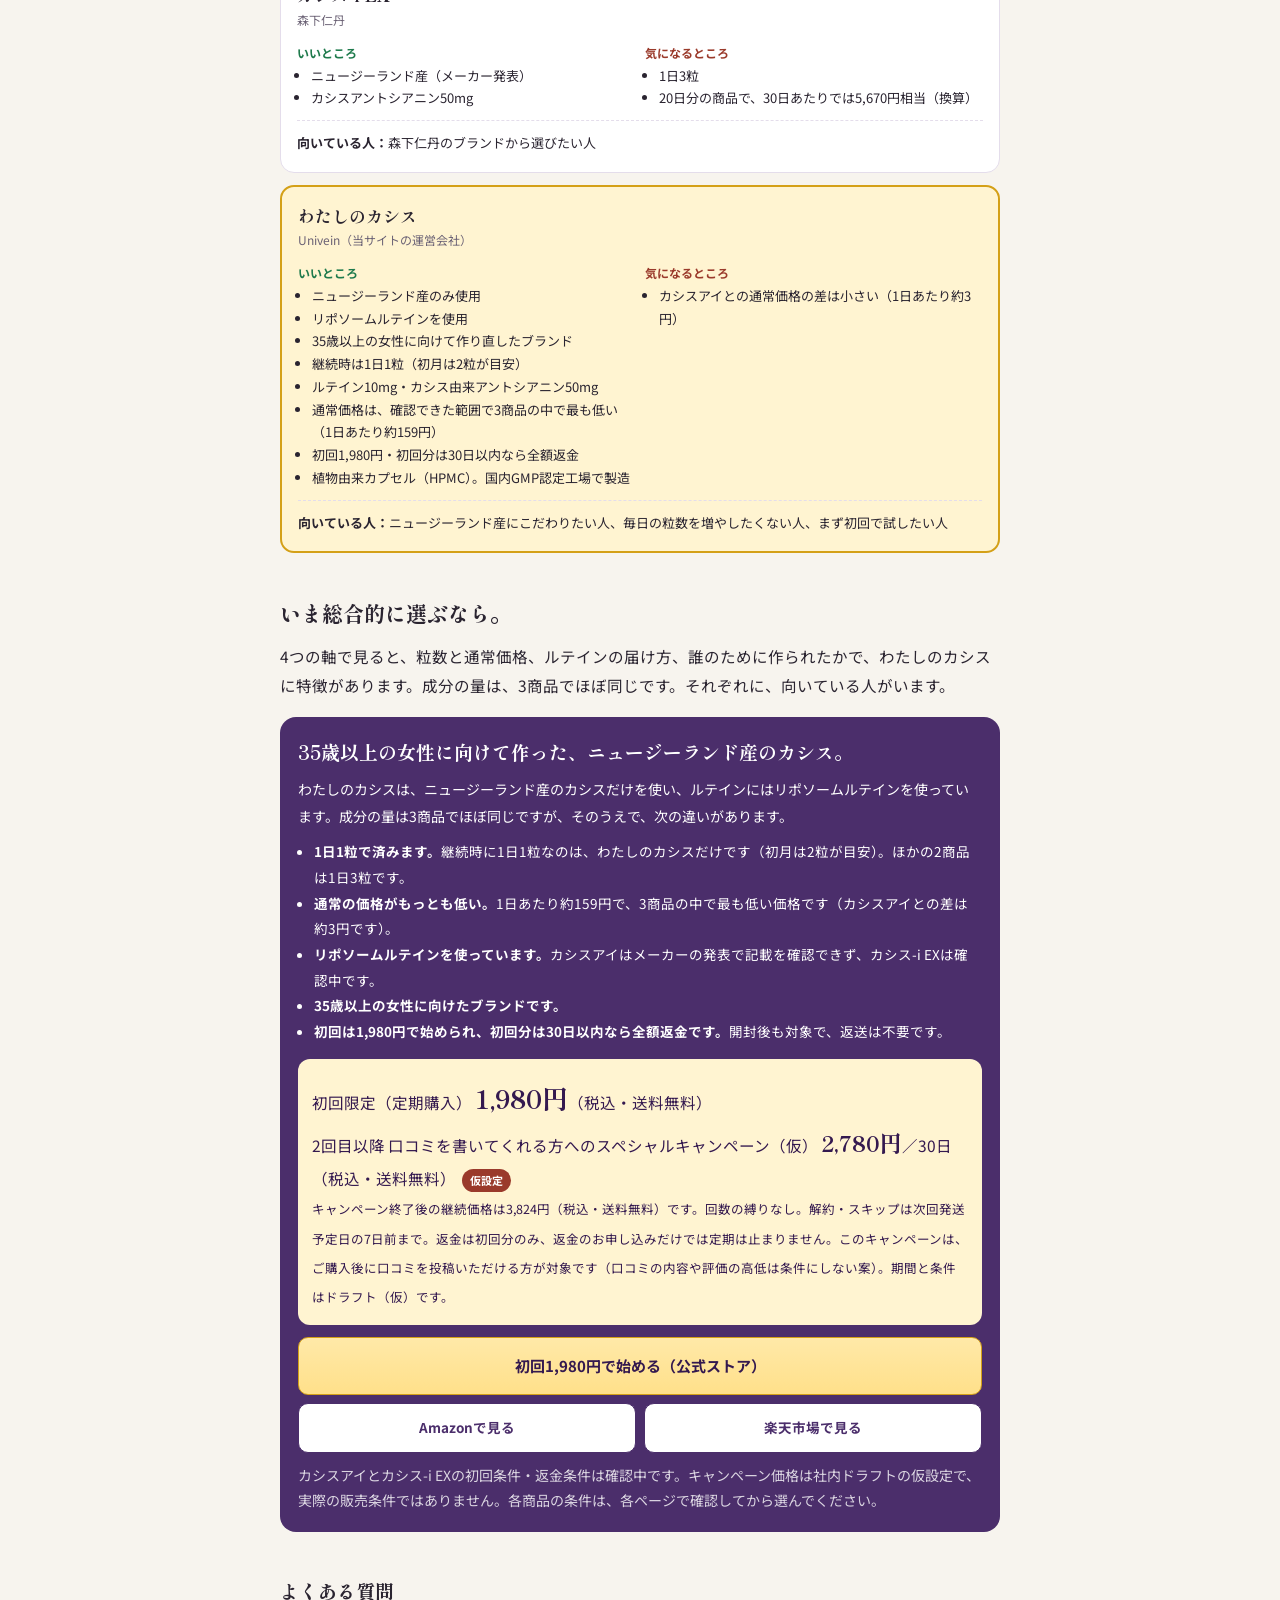
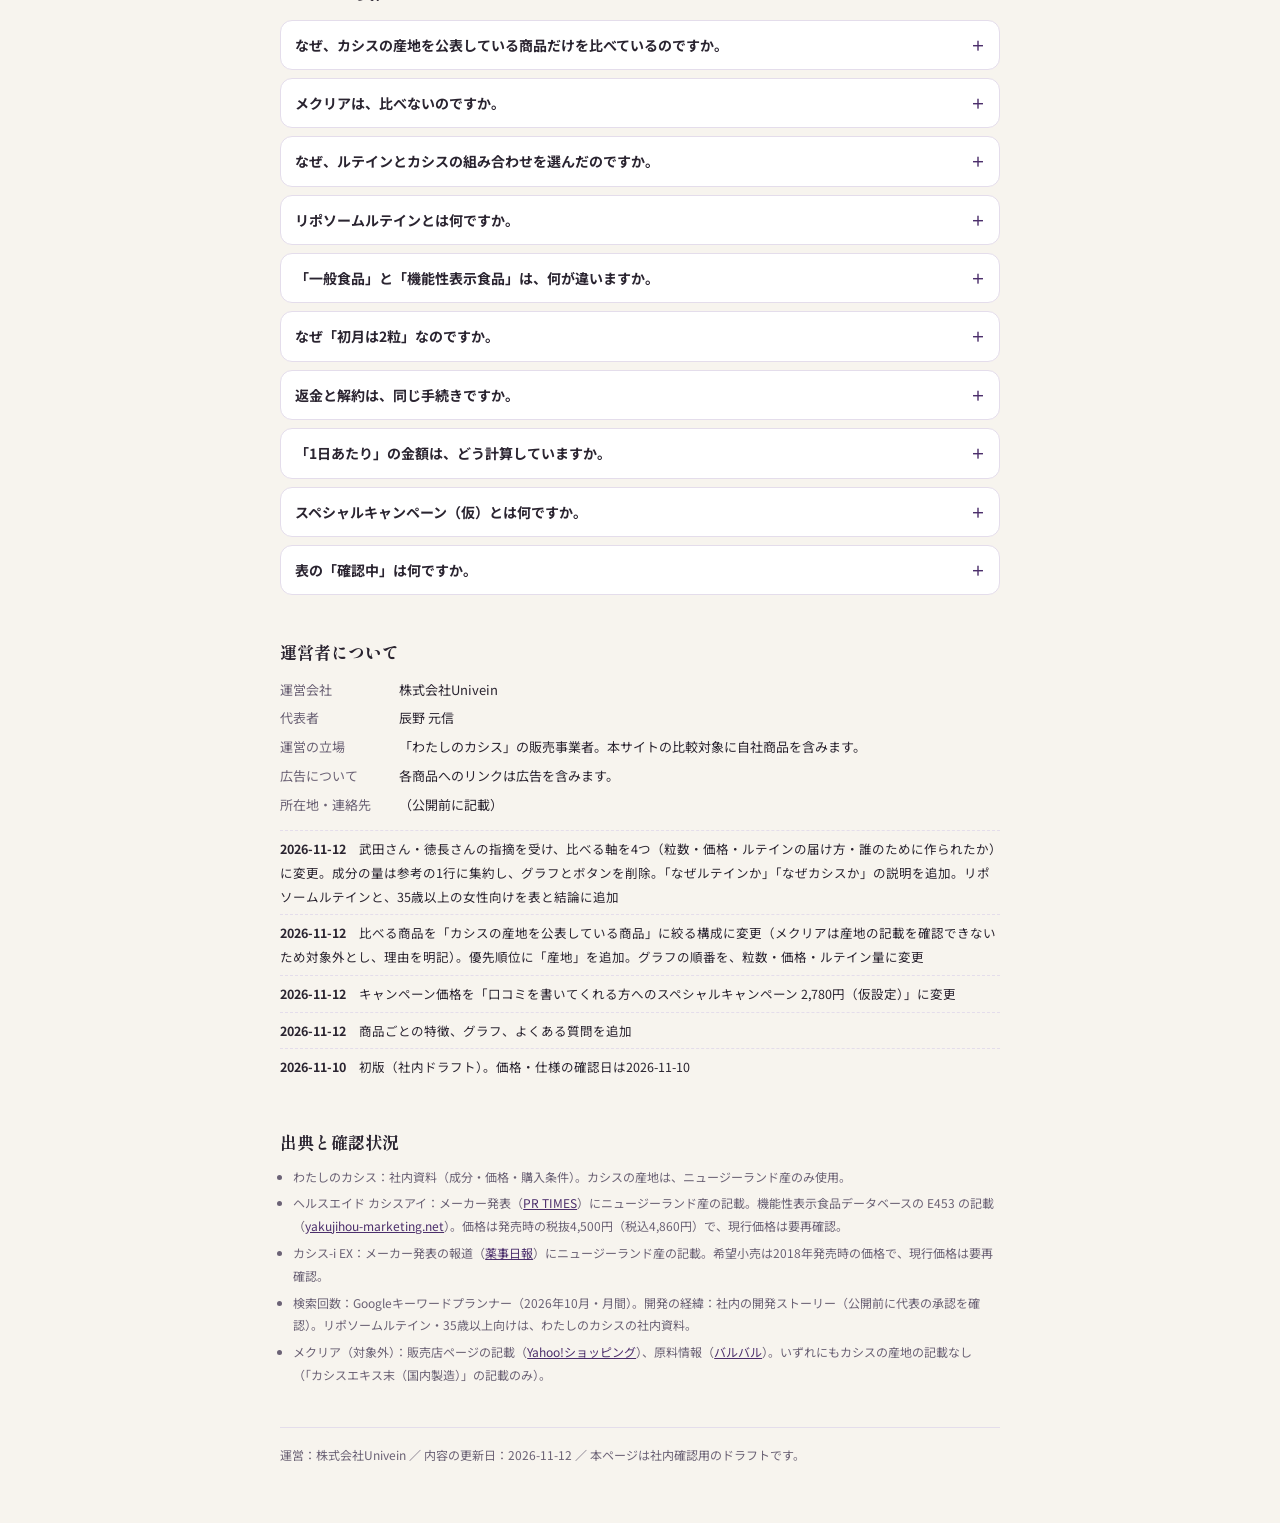
==== commit 25f7bd34: "比較サイト：ルテイン量のグラフ・ボタンを削除し、軸を4つに整理" ====
--- a/compare.html
+++ b/compare.html
@@ -170,10 +170,10 @@
 <section class="step" aria-labelledby="s3">
   <div class="stepno">3 / 5　比べる商品</div>
   <h2 id="s3">ルテインと、産地を公表したカシスを使った、<br>3商品を比べます。</h2>
-  <p>カシスの産地が公表されていて、ルテインとカシス由来アントシアニンの量が、どちらも数字で確認できる商品に絞りました。3商品とも、カシスの産地はニュージーランドです。比べる軸は、<b>粒数・価格・成分の量・ルテインの届け方・誰のために作られたか</b>の5つです。</p>
+  <p>カシスの産地が公表されていて、ルテインとカシス由来アントシアニンの量が、どちらも数字で確認できる商品に絞りました。3商品とも、カシスの産地はニュージーランドです。比べる軸は、<b>粒数・価格・ルテインの届け方・誰のために作られたか</b>の4つです。成分の量は3商品でほぼ同じなので、参考として表に載せています。</p>
   <div class="cards4">
     <div class="pc"><b>ヘルスエイド カシスアイ</b>（森下仁丹）<br>ニュージーランド産（メーカー発表）。1日3粒。</div>
-    <div class="pc"><b>カシス-i EX</b>（森下仁丹）<br>ニュージーランド産（メーカー発表）。1日3粒。ルテイン12mg。</div>
+    <div class="pc"><b>カシス-i EX</b>（森下仁丹）<br>ニュージーランド産（メーカー発表）。1日3粒。</div>
     <div class="pc me"><b>わたしのカシス</b>（Univein・当サイトの運営会社）<br>ニュージーランド産のみ使用。リポソームルテイン。1日1粒（継続時。初月は2粒が目安）。35歳以上の女性に向けたブランド。</div>
   </div>
   <p class="excl"><b>対象から外した商品と理由</b><br>
@@ -198,14 +198,13 @@
 
 <section class="step" aria-labelledby="s5">
   <div class="stepno">5 / 5　比べてみる</div>
-  <h2 id="s5">3商品を、5つの軸で、同じ表で。</h2>
+  <h2 id="s5">3商品を、4つの軸で、同じ表で。</h2>
   <p class="note" style="margin-top:8px">横にスクロールできます。確認日 2026-11-12。「確認中」は、公式ページの本文を読めていない、または出典間で値が異なる項目です。</p>
   <div class="scroller"><table id="tbl"></table></div>
   <p class="note">30日価格は定価・通常価格ベースです（定期・キャンペーンは別行）。20日分の商品は30日分に換算しています。1日あたりの金額は、30日価格を30で割った算数です。</p>
 
   <div class="chart"><h3>1日に飲む粒数</h3><div class="u">粒／日（短いほど少ない）　※わたしのカシスは継続時。初月は2粒が目安</div><div id="c-n"></div></div>
   <div class="chart"><h3>30日あたりの価格（通常）</h3><div class="u">円・税込（短いほど安い）　※カシス-i EX は20日分の換算</div><div id="c-p"></div></div>
-  <div class="chart"><h3>ルテインの量（1日）</h3><div class="u">mg／日（多いほど長い）</div><div id="c-lu"></div></div>
 </section>
 
 <section class="step" aria-labelledby="s7">
@@ -216,7 +215,7 @@
 
 <section class="step" aria-labelledby="s6">
   <h2 id="s6">いま総合的に選ぶなら。</h2>
-  <p>5つの軸で見ると、粒数と通常価格、届け方、誰のために作られたかで、わたしのカシスに特徴があります。成分の量は、3商品でほぼ同じです。ルテインの量を重視するならカシス-i EXです。それぞれに、向いている人がいます。</p>
+  <p>4つの軸で見ると、粒数と通常価格、ルテインの届け方、誰のために作られたかで、わたしのカシスに特徴があります。成分の量は、3商品でほぼ同じです。それぞれに、向いている人がいます。</p>
 
   <div class="final">
     <h3>35歳以上の女性に向けて作った、ニュージーランド産のカシス。</h3>
@@ -243,7 +242,7 @@
 <section class="step" aria-labelledby="co">
   <h2 id="co" style="font-size:17px">運営者について</h2>
   <dl class="co"><dt>運営会社</dt><dd>株式会社Univein</dd><dt>代表者</dt><dd>辰野 元信</dd><dt>運営の立場</dt><dd>「わたしのカシス」の販売事業者。本サイトの比較対象に自社商品を含みます。</dd><dt>広告について</dt><dd>各商品へのリンクは広告を含みます。</dd><dt>所在地・連絡先</dt><dd>（公開前に記載）</dd></dl>
-  <ul class="log"><li><b>2026-11-12</b>　武田さん・徳長さんの指摘を受け、比べる軸を5つ（粒数・価格・成分の量・ルテインの届け方・誰のために作られたか）に変更。「なぜルテインか」「なぜカシスか」の説明を追加。リポソームルテインと、35歳以上の女性向けを表と結論に追加</li><li><b>2026-11-12</b>　比べる商品を「カシスの産地を公表している商品」に絞る構成に変更（メクリアは産地の記載を確認できないため対象外とし、理由を明記）。優先順位に「産地」を追加。グラフの順番を、粒数・価格・ルテイン量に変更</li><li><b>2026-11-12</b>　キャンペーン価格を「口コミを書いてくれる方へのスペシャルキャンペーン 2,780円（仮設定）」に変更</li><li><b>2026-11-12</b>　商品ごとの特徴、グラフ、よくある質問を追加</li><li><b>2026-11-10</b>　初版（社内ドラフト）。価格・仕様の確認日は2026-11-10</li></ul>
+  <ul class="log"><li><b>2026-11-12</b>　武田さん・徳長さんの指摘を受け、比べる軸を4つ（粒数・価格・ルテインの届け方・誰のために作られたか）に変更。成分の量は参考の1行に集約し、グラフとボタンを削除。「なぜルテインか」「なぜカシスか」の説明を追加。リポソームルテインと、35歳以上の女性向けを表と結論に追加</li><li><b>2026-11-12</b>　比べる商品を「カシスの産地を公表している商品」に絞る構成に変更（メクリアは産地の記載を確認できないため対象外とし、理由を明記）。優先順位に「産地」を追加。グラフの順番を、粒数・価格・ルテイン量に変更</li><li><b>2026-11-12</b>　キャンペーン価格を「口コミを書いてくれる方へのスペシャルキャンペーン 2,780円（仮設定）」に変更</li><li><b>2026-11-12</b>　商品ごとの特徴、グラフ、よくある質問を追加</li><li><b>2026-11-10</b>　初版（社内ドラフト）。価格・仕様の確認日は2026-11-10</li></ul>
 </section>
 
 <section class="step" aria-labelledby="h-src">
@@ -262,15 +261,14 @@
 
 <script>
 var P=[
- {id:'eye',name:'ヘルスエイド カシスアイ',maker:'森下仁丹',cat:'機能性表示食品（E453）',org:'ニュージーランド産',orgn:'メーカー発表',per:'3粒',ac:'50mg',lu:'10mg（ほかにゼアキサンチン2mg）',who:'確認中',lipo:'メーカー発表で記載を確認できず',p30:'4,860円',p30n:'発売時の税抜4,500円から換算・要再確認',day:'約162円',first:'確認中',ret:'確認中',q:'ヘルスエイド カシスアイ'},
- {id:'ex',name:'カシス-i EX',maker:'森下仁丹',cat:'機能性表示なし',org:'ニュージーランド産',orgn:'メーカー発表',per:'3粒',ac:'50mg',lu:'12mg',who:'確認中',lipo:'確認中',p30:'5,670円',p30n:'20日分3,780円の換算（2018年の希望小売）',day:'約189円',first:'確認中',ret:'確認中',q:'カシス-i EX'},
- {id:'me',name:'わたしのカシス',maker:'Univein',cat:'一般食品',org:'ニュージーランド産のみ',orgn:'',per:'1粒',pern:'継続時。初月は2粒が目安',ac:'50mg',lu:'10mg',who:'35歳以上の女性に向けたブランド',lipo:'リポソームルテイン',p30:'4,780円',p30n:'定価',day:'約159円',first:'1,980円（税込・送料無料）',ret:'初回分は到着後30日以内なら全額返金（開封後可・返送不要）',q:'わたしのカシス',me:true}
+ {id:'eye',name:'ヘルスエイド カシスアイ',maker:'森下仁丹',cat:'機能性表示食品（E453）',org:'ニュージーランド産',orgn:'メーカー発表',per:'3粒',ac:'50mg',lu:'10mg（ほかにゼアキサンチン2mg）',comp:'ルテイン10mg／アントシアニン50mg（ほかにゼアキサンチン2mg）',who:'確認中',lipo:'メーカー発表で記載を確認できず',p30:'4,860円',p30n:'発売時の税抜4,500円から換算・要再確認',day:'約162円',first:'確認中',ret:'確認中',q:'ヘルスエイド カシスアイ'},
+ {id:'ex',name:'カシス-i EX',maker:'森下仁丹',cat:'機能性表示なし',org:'ニュージーランド産',orgn:'メーカー発表',per:'3粒',ac:'50mg',lu:'12mg',comp:'ルテイン12mg／アントシアニン50mg',who:'確認中',lipo:'確認中',p30:'5,670円',p30n:'20日分3,780円の換算（2018年の希望小売）',day:'約189円',first:'確認中',ret:'確認中',q:'カシス-i EX'},
+ {id:'me',name:'わたしのカシス',maker:'Univein',cat:'一般食品',org:'ニュージーランド産のみ',orgn:'',per:'1粒',pern:'継続時。初月は2粒が目安',ac:'50mg',lu:'10mg',comp:'ルテイン10mg／アントシアニン50mg',who:'35歳以上の女性に向けたブランド',lipo:'リポソームルテイン',p30:'4,780円',p30n:'定価',day:'約159円',first:'1,980円（税込・送料無料）',ret:'初回分は到着後30日以内なら全額返金（開封後可・返送不要）',q:'わたしのカシス',me:true}
 ];
 var PRIO=[
  {k:'one',t:'1日の粒数を減らしたい',sub:'毎日が手軽なもの',who:'わたしのカシス',why:'継続時に1日1粒なのは、この3商品ではわたしのカシスだけです。ほかの2商品は1日3粒で、わたしのカシスは3分の1です。初月は2粒が目安です。',me:true},
  {k:'price',t:'価格を重視したい',sub:'通常の価格で比べる',who:'わたしのカシス',why:'1日あたりの通常価格は、確認できた範囲で、わたしのカシスが最も低く、約159円です。カシスアイは約162円、カシス-i EXは約189円です。カシスアイとの差は小さいので、初回1,980円で始められる点もあわせてご覧ください。',me:true},
  {k:'origin',t:'産地まで確認して選びたい',sub:'カシスの産地で選ぶ',who:'3商品とも、ニュージーランド産です',whos:['わたしのカシス','カシス-i EX','ヘルスエイド カシスアイ'],why:'この3商品は、カシスの産地を公表しています。わたしのカシスは、ニュージーランド産のみを使っています。産地が公表されていない商品は、このページの比較から外しています。'},
- {k:'lu',t:'ルテインの量を重視したい',sub:'量が多いものがいい',who:'カシス-i EX',why:'ルテインは1日12mgで、この3商品のうち最も多い量です。わたしのカシスとカシスアイは10mgです。'},
  {k:'lipo',t:'ルテインの届け方で選びたい',sub:'リポソームルテインかどうか',who:'わたしのカシス',why:'わたしのカシスは、リポソームルテインを使っています。カシスアイは、メーカーの発表にリポソームの記載を確認できませんでした。カシス-i EXは確認中です。記載がないことは、使っていないことの証明ではないため、「確認中」として並べています。',me:true},
  {k:'who',t:'自分に向けて作られた商品がいい',sub:'誰のための商品か',who:'わたしのカシス',why:'わたしのカシスは、35歳以上の女性に向けたブランドとして作り直した商品です。カシスアイとカシス-i EXの想定している読者は、公式ページの記載を確認中です。',me:true},
  {k:'try',t:'まず試してみたい',sub:'初回の条件で選ぶ',who:'わたしのカシス',why:'初回1,980円（税込・送料無料）で始められ、初回分は到着後30日以内なら全額返金（開封後可・返送不要）と明記しています。回数の縛りもありません。カシスアイとカシス-i EXの初回条件は確認中です。',me:true}
@@ -287,7 +285,7 @@
  el.classList.remove('flash');if(first!==true){void el.offsetWidth;el.classList.add('flash')}
 }
 function renderTbl(){
- var rows=[['① 1日の粒数','per'],['② 30日価格（通常）','p30'],['　1日あたり','day'],['③ ルテイン／日','lu'],['　カシス由来アントシアニン／日','ac'],['④ ルテインの届け方','lipo'],['⑤ 誰のために作られたか','who'],['カシスの産地','org'],['初回の価格','first'],['返金','ret'],['区分','cat']];
+ var rows=[['① 1日の粒数','per'],['② 30日価格（通常）','p30'],['　1日あたり','day'],['③ ルテインの届け方','lipo'],['④ 誰のために作られたか','who'],['参考：成分の量（1日）','comp'],['カシスの産地','org'],['初回の価格','first'],['返金','ret'],['区分','cat']];
  var t='<thead><tr><th></th>'+P.map(function(p){return '<th class="'+(p.me?'me':'')+'">'+p.name+'<small style="font-weight:400;color:var(--muted);display:block">'+p.maker+'</small></th>'}).join('')+'</tr></thead><tbody>';
  rows.forEach(function(r){t+='<tr><th>'+r[0]+'</th>'+P.map(function(p){var note=r[1]==='per'&&p.pern?'<small>'+p.pern+'</small>':r[1]==='p30'?'<small>'+p.p30n+'</small>':r[1]==='org'?'<small>'+p.orgn+'</small>':'';return '<td class="'+(p.me?'me':'')+'">'+p[r[1]]+note+'</td>'}).join('')+'</tr>'});
  document.getElementById('tbl').innerHTML=t+'</tbody>';
@@ -298,11 +296,10 @@
 P.forEach(function(p){p.nlu=N[p.id].lu;p.npr=N[p.id].pr;p.nn=N[p.id].n});
 bars('c-n','nn',3,function(v){return v+'粒'});
 bars('c-p','npr',6000,function(v){return v.toLocaleString('ja-JP')+'円'});
-bars('c-lu','nlu',20,function(v){return v+'mg'});
 var PF=[
  {n:'ヘルスエイド カシスアイ',mk:'森下仁丹',g:['ニュージーランド産（メーカー発表）','カシスアントシアニン50mg・ルテイン10mgが数字で表示されている','メーカーの知名度が高い'],b:['1日3粒','通常価格は3商品の中で高い側（4,860円・要再確認）'],f:'届出のある商品から選びたい人'},
- {n:'カシス-i EX',mk:'森下仁丹',g:['ニュージーランド産（メーカー発表）','ルテイン12mg（3商品で最も多い）','カシスアントシアニン50mg'],b:['1日3粒','20日分の商品で、30日あたりでは5,670円相当（換算）'],f:'森下仁丹のブランドで、ルテイン12mgを選びたい人'},
- {n:'わたしのカシス',mk:'Univein（当サイトの運営会社）',me:true,g:['ニュージーランド産のみ使用','リポソームルテインを使用','35歳以上の女性に向けて作り直したブランド','継続時は1日1粒（初月は2粒が目安）','ルテイン10mg・カシス由来アントシアニン50mg','通常価格は、確認できた範囲で3商品の中で最も低い（1日あたり約159円）','初回1,980円・初回分は30日以内なら全額返金','植物由来カプセル（HPMC）。国内GMP認定工場で製造'],b:['ルテインの量はカシス-i EXより少ない（10mg対12mg）','カシスアイとの通常価格の差は小さい（1日あたり約3円）'],f:'ニュージーランド産にこだわりたい人、毎日の粒数を増やしたくない人、まず初回で試したい人'}
+ {n:'カシス-i EX',mk:'森下仁丹',g:['ニュージーランド産（メーカー発表）','カシスアントシアニン50mg'],b:['1日3粒','20日分の商品で、30日あたりでは5,670円相当（換算）'],f:'森下仁丹のブランドから選びたい人'},
+ {n:'わたしのカシス',mk:'Univein（当サイトの運営会社）',me:true,g:['ニュージーランド産のみ使用','リポソームルテインを使用','35歳以上の女性に向けて作り直したブランド','継続時は1日1粒（初月は2粒が目安）','ルテイン10mg・カシス由来アントシアニン50mg','通常価格は、確認できた範囲で3商品の中で最も低い（1日あたり約159円）','初回1,980円・初回分は30日以内なら全額返金','植物由来カプセル（HPMC）。国内GMP認定工場で製造'],b:['カシスアイとの通常価格の差は小さい（1日あたり約3円）'],f:'ニュージーランド産にこだわりたい人、毎日の粒数を増やしたくない人、まず初回で試したい人'}
 ];
 document.getElementById('prof').innerHTML=PF.map(function(p){return '<article class="pf'+(p.me?' me':'')+'"><h3>'+p.n+'</h3><div class="mk">'+p.mk+'</div><div class="cols"><div class="good"><b>いいところ</b><ul>'+p.g.map(function(x){return '<li>'+x+'</li>'}).join('')+'</ul></div><div class="bad"><b>気になるところ</b><ul>'+p.b.map(function(x){return '<li>'+x+'</li>'}).join('')+'</ul></div></div><div class="for"><b>向いている人：</b>'+p.f+'</div></article>'}).join('');
 var FQ=[
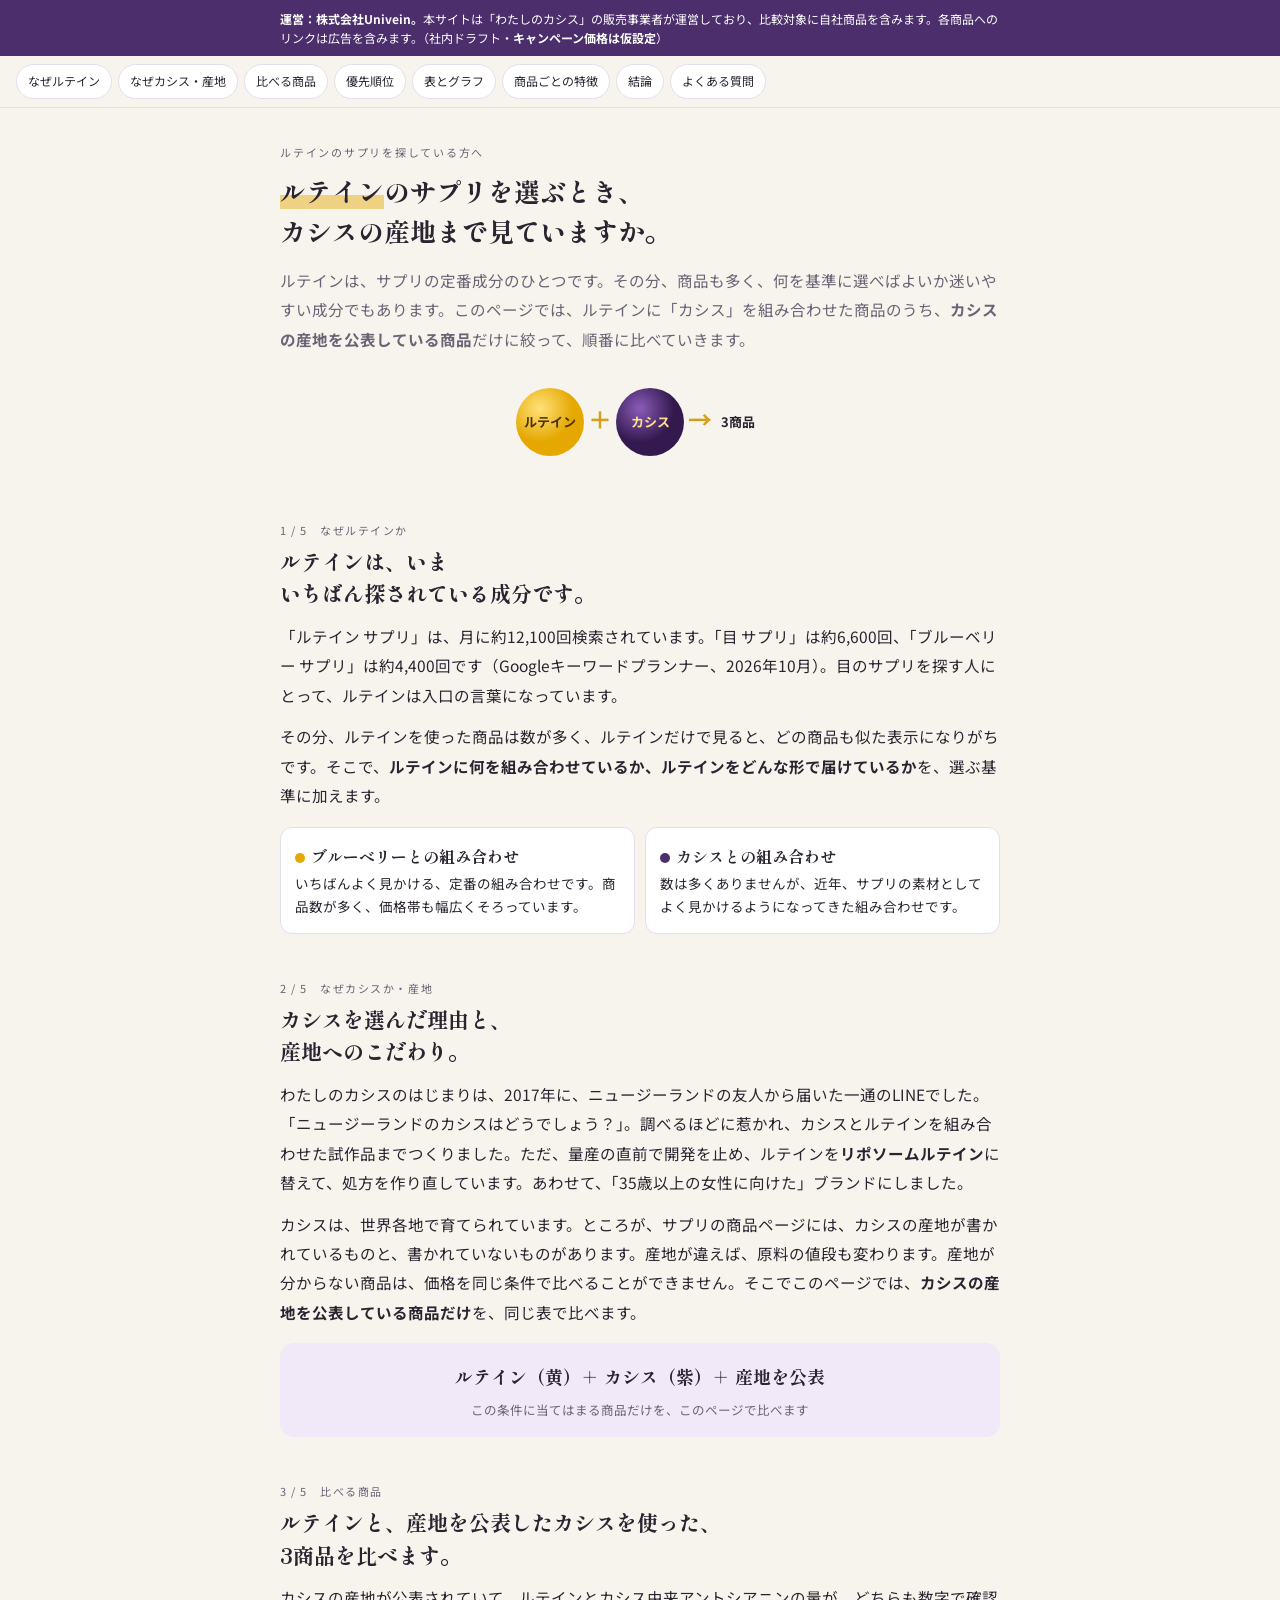
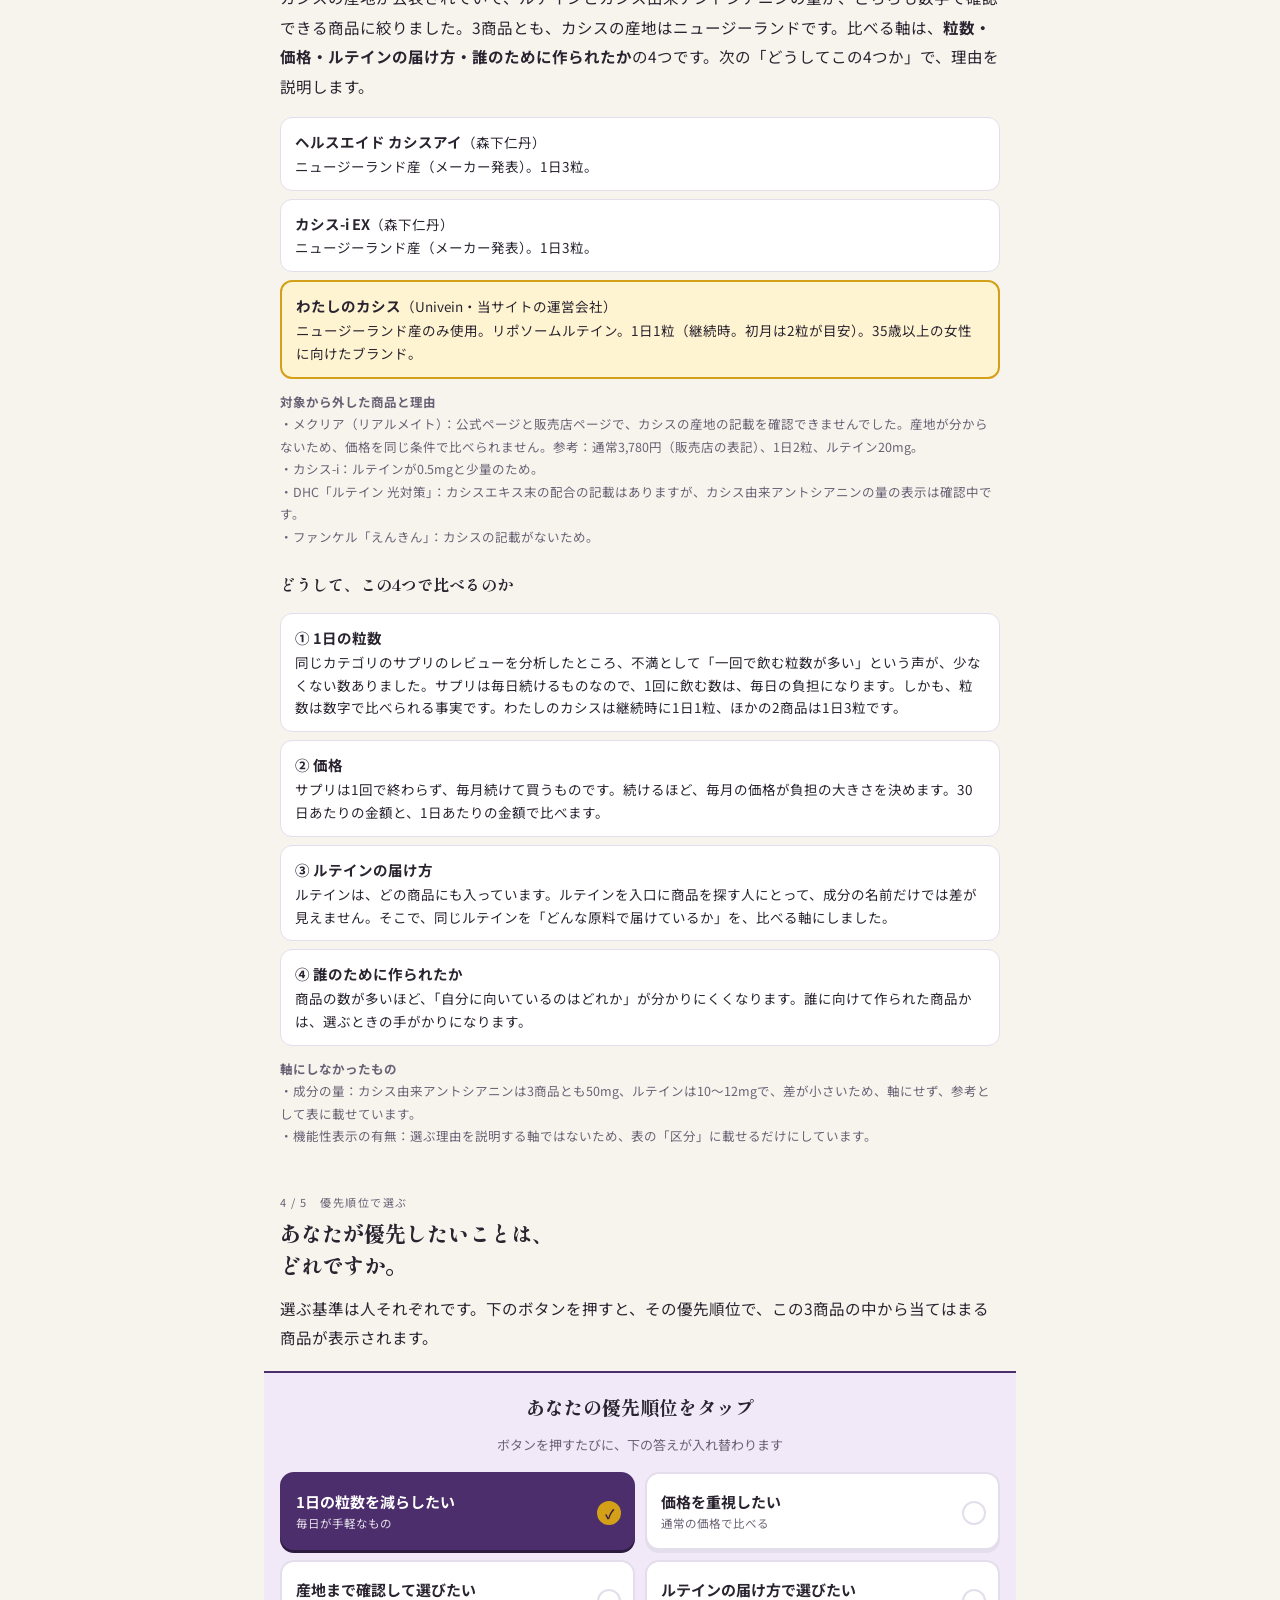
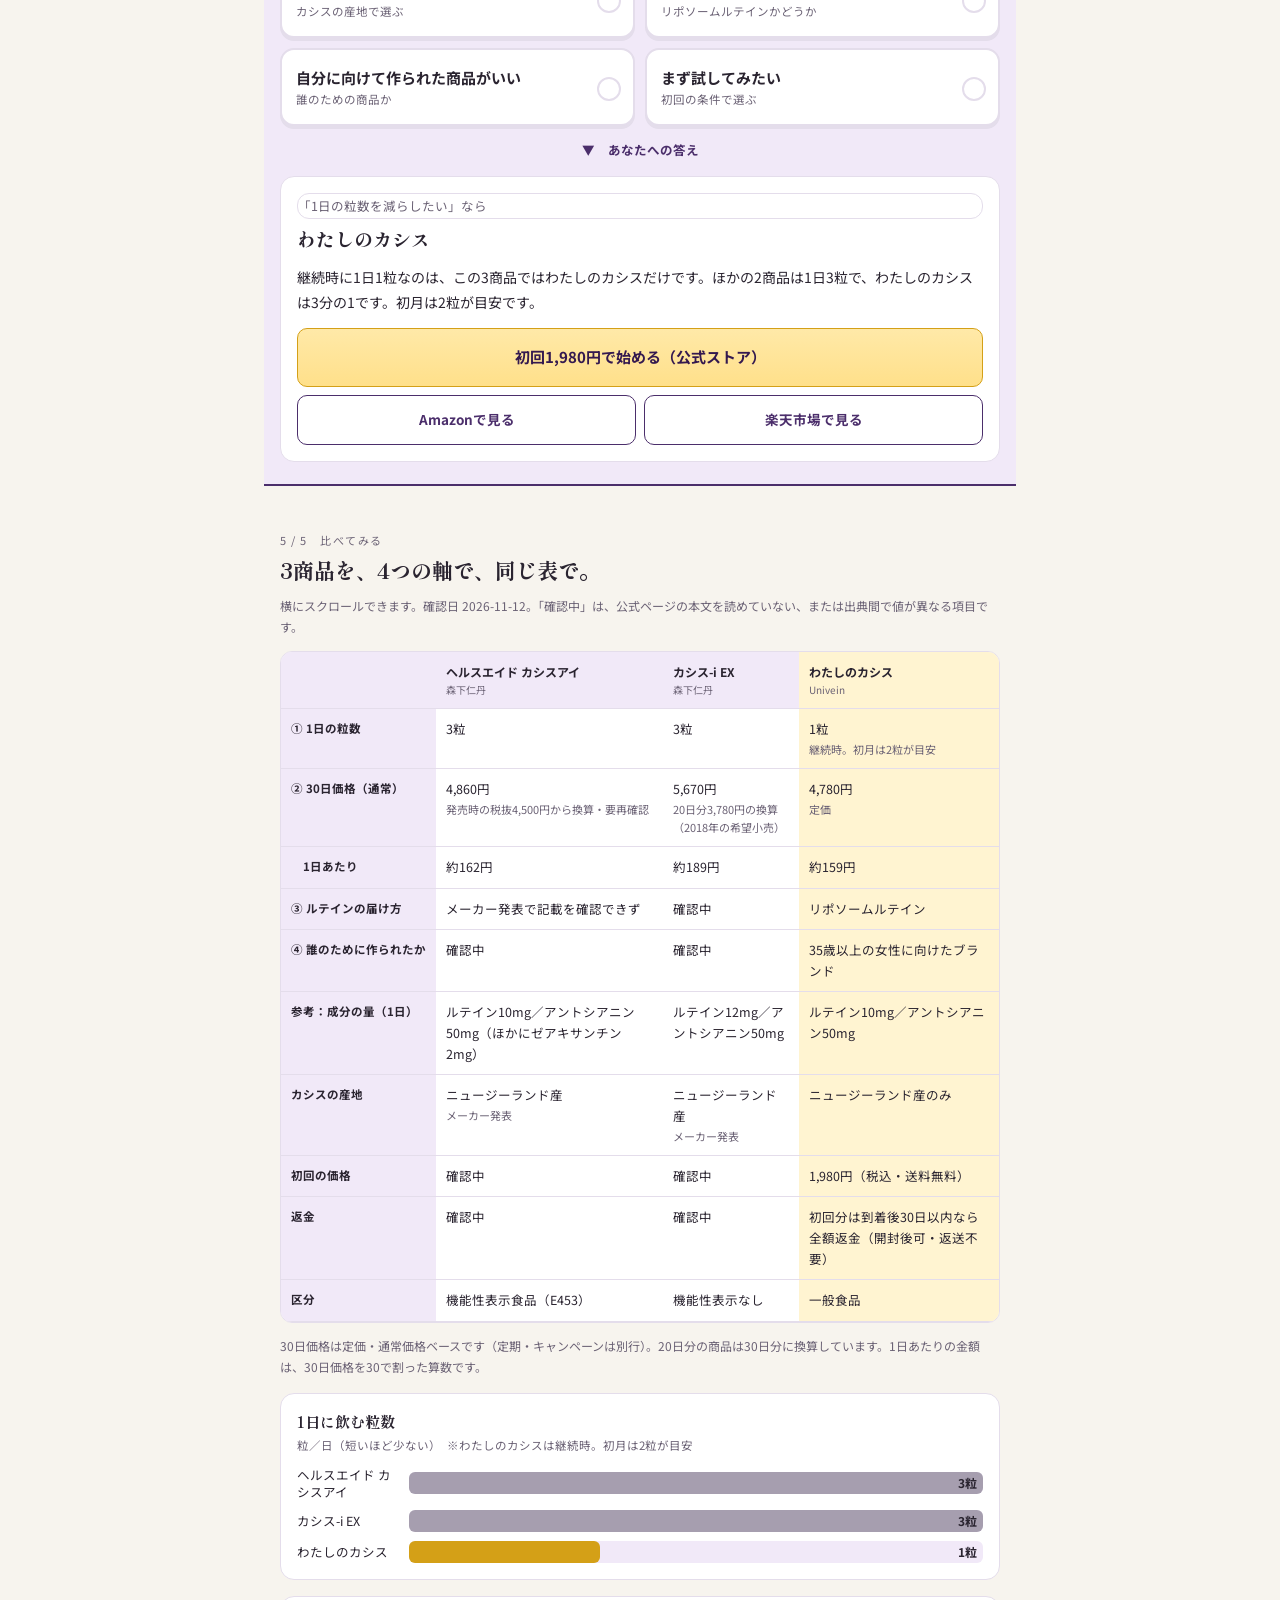
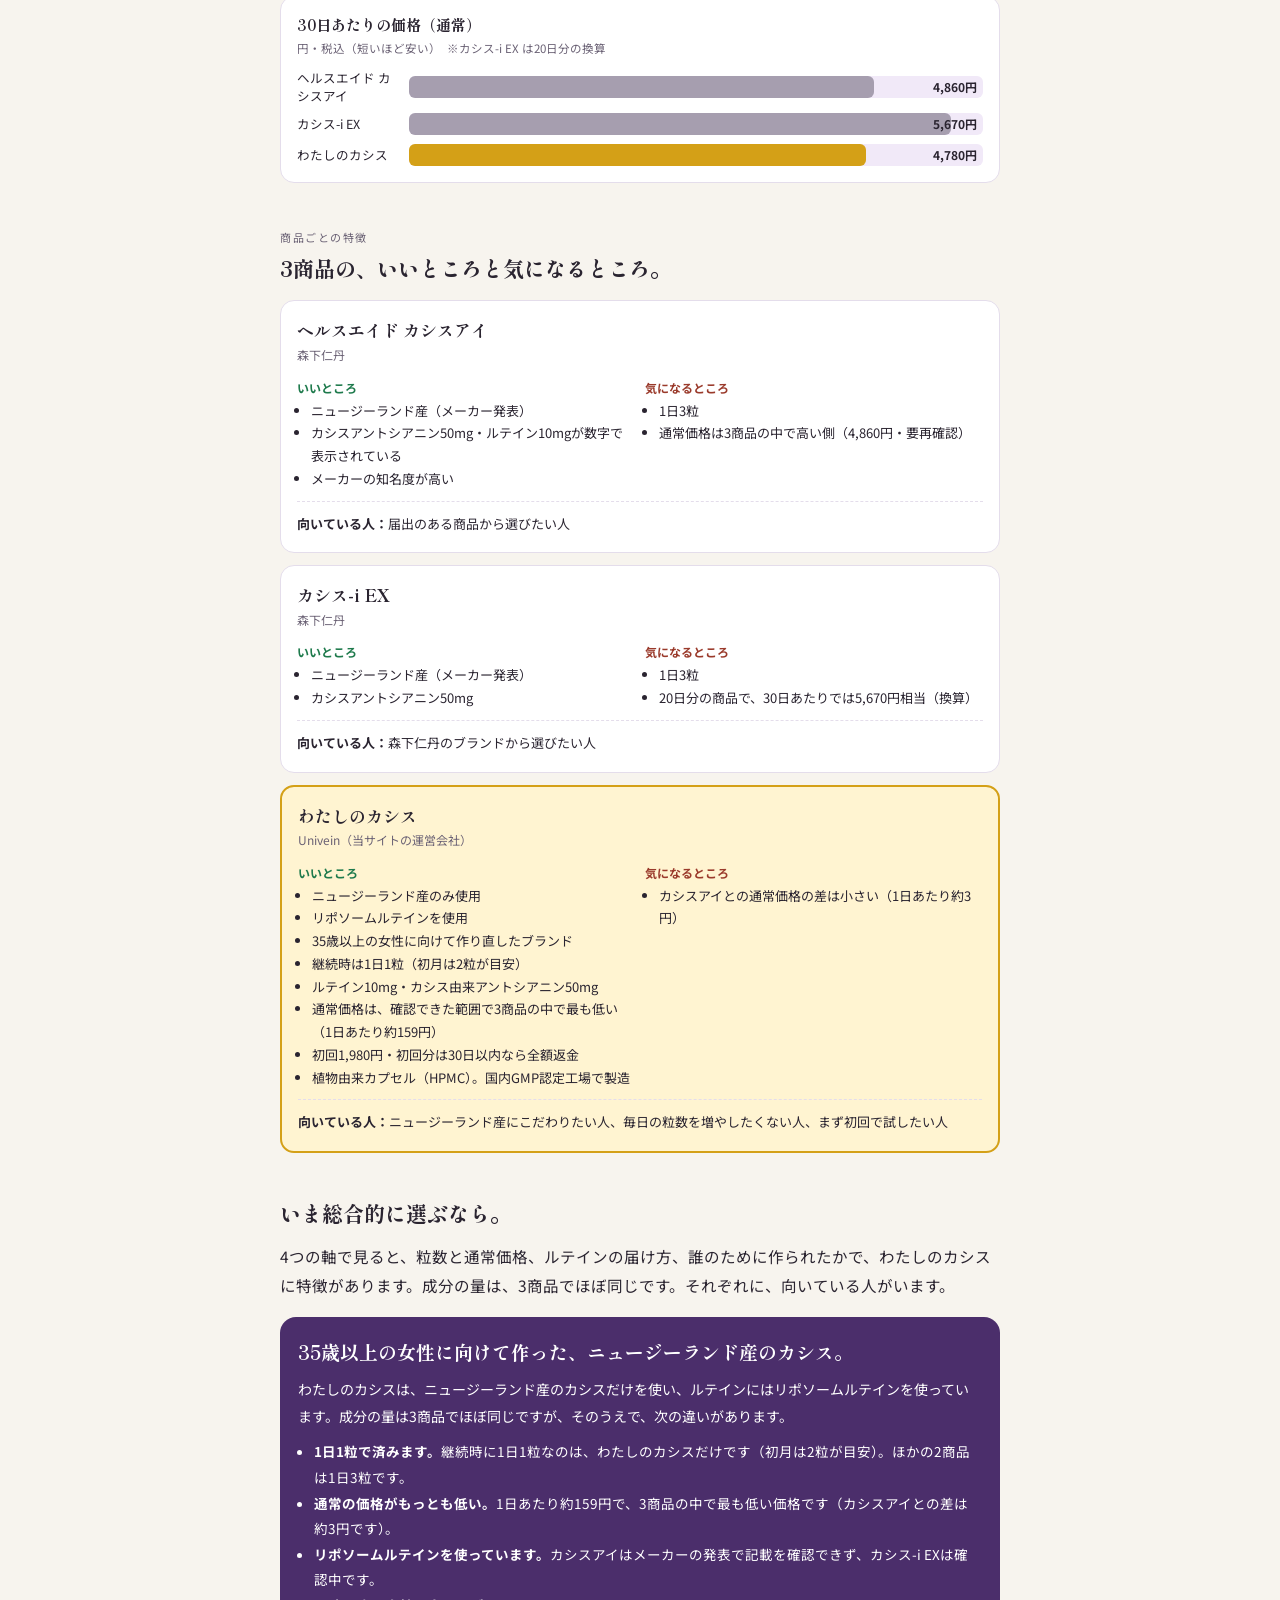
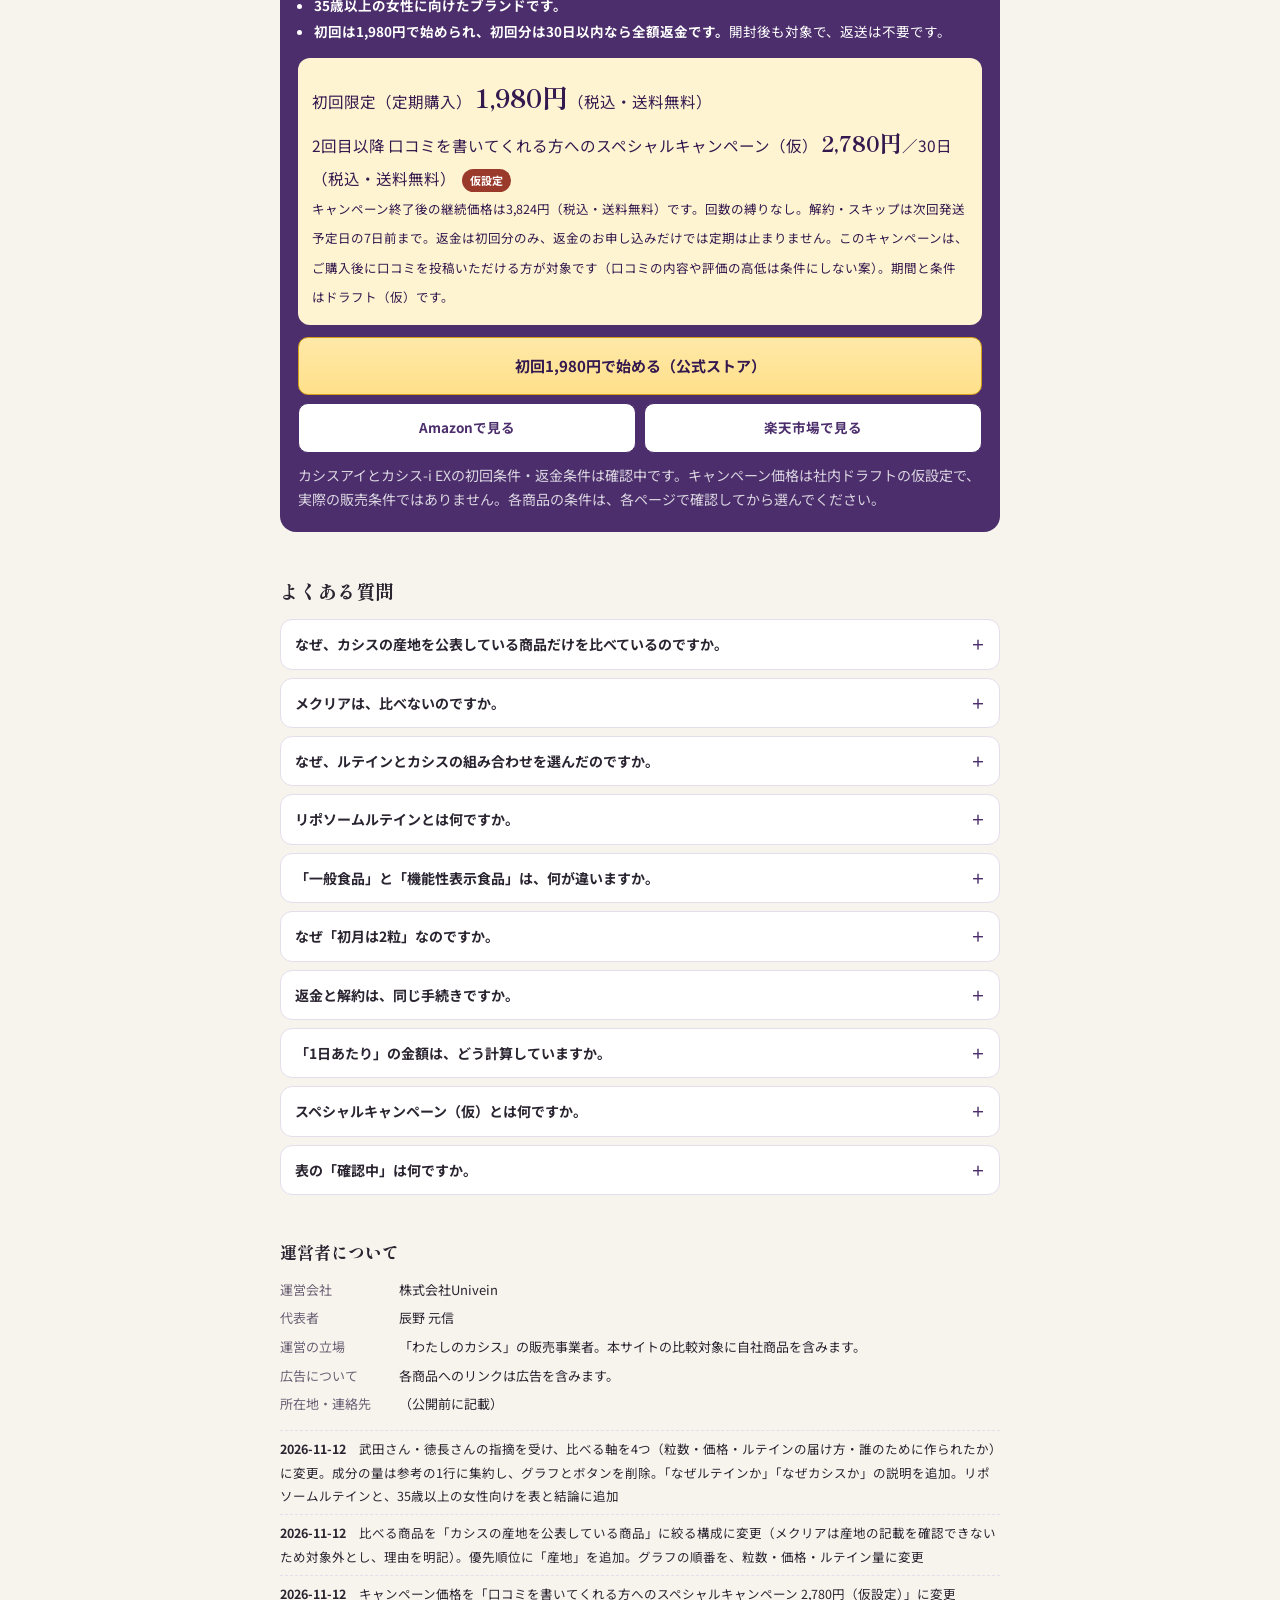
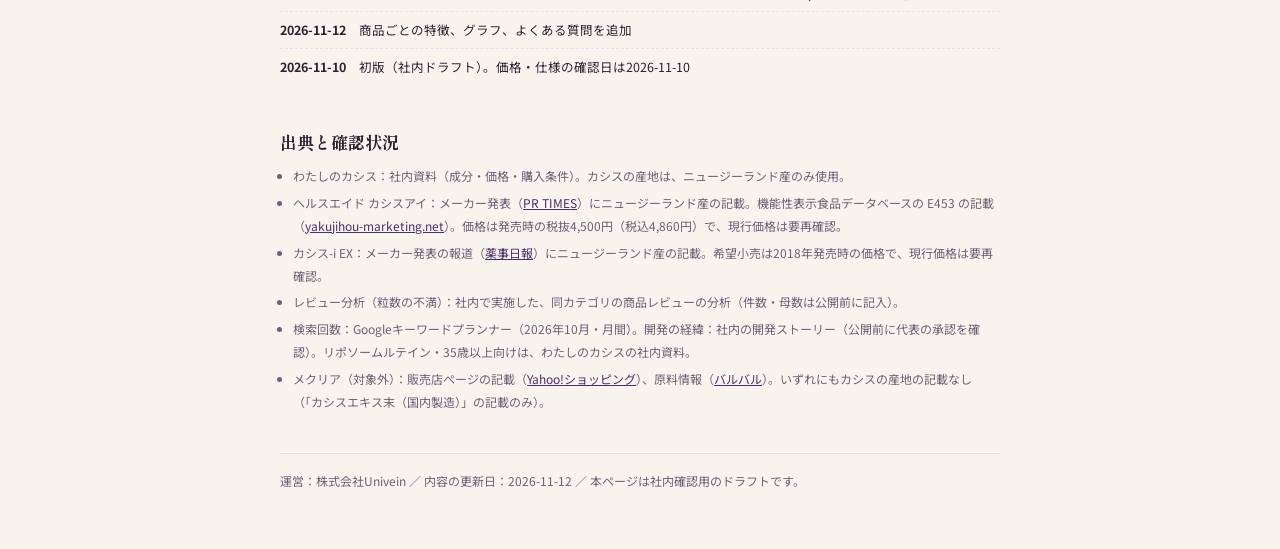
==== commit 2ad35dd9: "比較サイト：4つの軸それぞれの選定理由（粒数の根拠を含む）を追加" ====
--- a/compare.html
+++ b/compare.html
@@ -50,6 +50,7 @@
 .pc{padding:12px 14px;border-radius:12px;background:var(--card);border:1px solid var(--line);font-size:13.5px;line-height:1.7}
 .pc b{font-size:14.5px}
 .pc.me{border:2px solid var(--gold);background:var(--goldsoft)}
+.axh{font-size:16px;margin:24px 0 0}
 .excl{margin-top:12px;font-size:12.5px;color:var(--muted);line-height:1.8}
 .pick{margin:18px calc(-1 * max(16px,env(safe-area-inset-left,0px))) 0;padding:20px max(16px,env(safe-area-inset-left,0px)) 22px;background:var(--soft);border-block:2px solid var(--accent)}
 .pick-lead{font-family:var(--f-head);font-size:19px;font-weight:800;line-height:1.5;text-align:center}
@@ -170,7 +171,7 @@
 <section class="step" aria-labelledby="s3">
   <div class="stepno">3 / 5　比べる商品</div>
   <h2 id="s3">ルテインと、産地を公表したカシスを使った、<br>3商品を比べます。</h2>
-  <p>カシスの産地が公表されていて、ルテインとカシス由来アントシアニンの量が、どちらも数字で確認できる商品に絞りました。3商品とも、カシスの産地はニュージーランドです。比べる軸は、<b>粒数・価格・ルテインの届け方・誰のために作られたか</b>の4つです。成分の量は3商品でほぼ同じなので、参考として表に載せています。</p>
+  <p>カシスの産地が公表されていて、ルテインとカシス由来アントシアニンの量が、どちらも数字で確認できる商品に絞りました。3商品とも、カシスの産地はニュージーランドです。比べる軸は、<b>粒数・価格・ルテインの届け方・誰のために作られたか</b>の4つです。次の「どうしてこの4つか」で、理由を説明します。</p>
   <div class="cards4">
     <div class="pc"><b>ヘルスエイド カシスアイ</b>（森下仁丹）<br>ニュージーランド産（メーカー発表）。1日3粒。</div>
     <div class="pc"><b>カシス-i EX</b>（森下仁丹）<br>ニュージーランド産（メーカー発表）。1日3粒。</div>
@@ -181,6 +182,16 @@
   ・カシス-i：ルテインが0.5mgと少量のため。<br>
   ・DHC「ルテイン 光対策」：カシスエキス末の配合の記載はありますが、カシス由来アントシアニンの量の表示は確認中です。<br>
   ・ファンケル「えんきん」：カシスの記載がないため。</p>
+  <h3 class="axh">どうして、この4つで比べるのか</h3>
+  <div class="cards4">
+    <div class="pc"><b>① 1日の粒数</b><br>同じカテゴリのサプリのレビューを分析したところ、不満として「一回で飲む粒数が多い」という声が、少なくない数ありました。サプリは毎日続けるものなので、1回に飲む数は、毎日の負担になります。しかも、粒数は数字で比べられる事実です。わたしのカシスは継続時に1日1粒、ほかの2商品は1日3粒です。</div>
+    <div class="pc"><b>② 価格</b><br>サプリは1回で終わらず、毎月続けて買うものです。続けるほど、毎月の価格が負担の大きさを決めます。30日あたりの金額と、1日あたりの金額で比べます。</div>
+    <div class="pc"><b>③ ルテインの届け方</b><br>ルテインは、どの商品にも入っています。ルテインを入口に商品を探す人にとって、成分の名前だけでは差が見えません。そこで、同じルテインを「どんな原料で届けているか」を、比べる軸にしました。</div>
+    <div class="pc"><b>④ 誰のために作られたか</b><br>商品の数が多いほど、「自分に向いているのはどれか」が分かりにくくなります。誰に向けて作られた商品かは、選ぶときの手がかりになります。</div>
+  </div>
+  <p class="excl"><b>軸にしなかったもの</b><br>
+  ・成分の量：カシス由来アントシアニンは3商品とも50mg、ルテインは10〜12mgで、差が小さいため、軸にせず、参考として表に載せています。<br>
+  ・機能性表示の有無：選ぶ理由を説明する軸ではないため、表の「区分」に載せるだけにしています。</p>
 </section>
 
 <section class="step" aria-labelledby="s4">
@@ -251,6 +262,7 @@
     <li>わたしのカシス：社内資料（成分・価格・購入条件）。カシスの産地は、ニュージーランド産のみ使用。</li>
     <li>ヘルスエイド カシスアイ：メーカー発表（<a href="https://prtimes.jp/main/html/rd/p/000000058.000035073.html" target="_blank" rel="noopener">PR TIMES</a>）にニュージーランド産の記載。機能性表示食品データベースの E453 の記載（<a href="https://yakujihou-marketing.net/database/e453/" target="_blank" rel="noopener">yakujihou-marketing.net</a>）。価格は発売時の税抜4,500円（税込4,860円）で、現行価格は要再確認。</li>
     <li>カシス-i EX：メーカー発表の報道（<a href="https://www.yakuji.co.jp/entry67365.html" target="_blank" rel="noopener">薬事日報</a>）にニュージーランド産の記載。希望小売は2018年発売時の価格で、現行価格は要再確認。</li>
+    <li>レビュー分析（粒数の不満）：社内で実施した、同カテゴリの商品レビューの分析（件数・母数は公開前に記入）。</li>
     <li>検索回数：Googleキーワードプランナー（2026年10月・月間）。開発の経緯：社内の開発ストーリー（公開前に代表の承認を確認）。リポソームルテイン・35歳以上向けは、わたしのカシスの社内資料。</li>
     <li>メクリア（対象外）：販売店ページの記載（<a href="https://store.shopping.yahoo.co.jp/realmate/mc0881.html" target="_blank" rel="noopener">Yahoo!ショッピング</a>）、原料情報（<a href="https://bal-bal.com/benchmark/detail/417" target="_blank" rel="noopener">バルバル</a>）。いずれにもカシスの産地の記載なし（「カシスエキス末（国内製造）」の記載のみ）。</li>
   </ul>
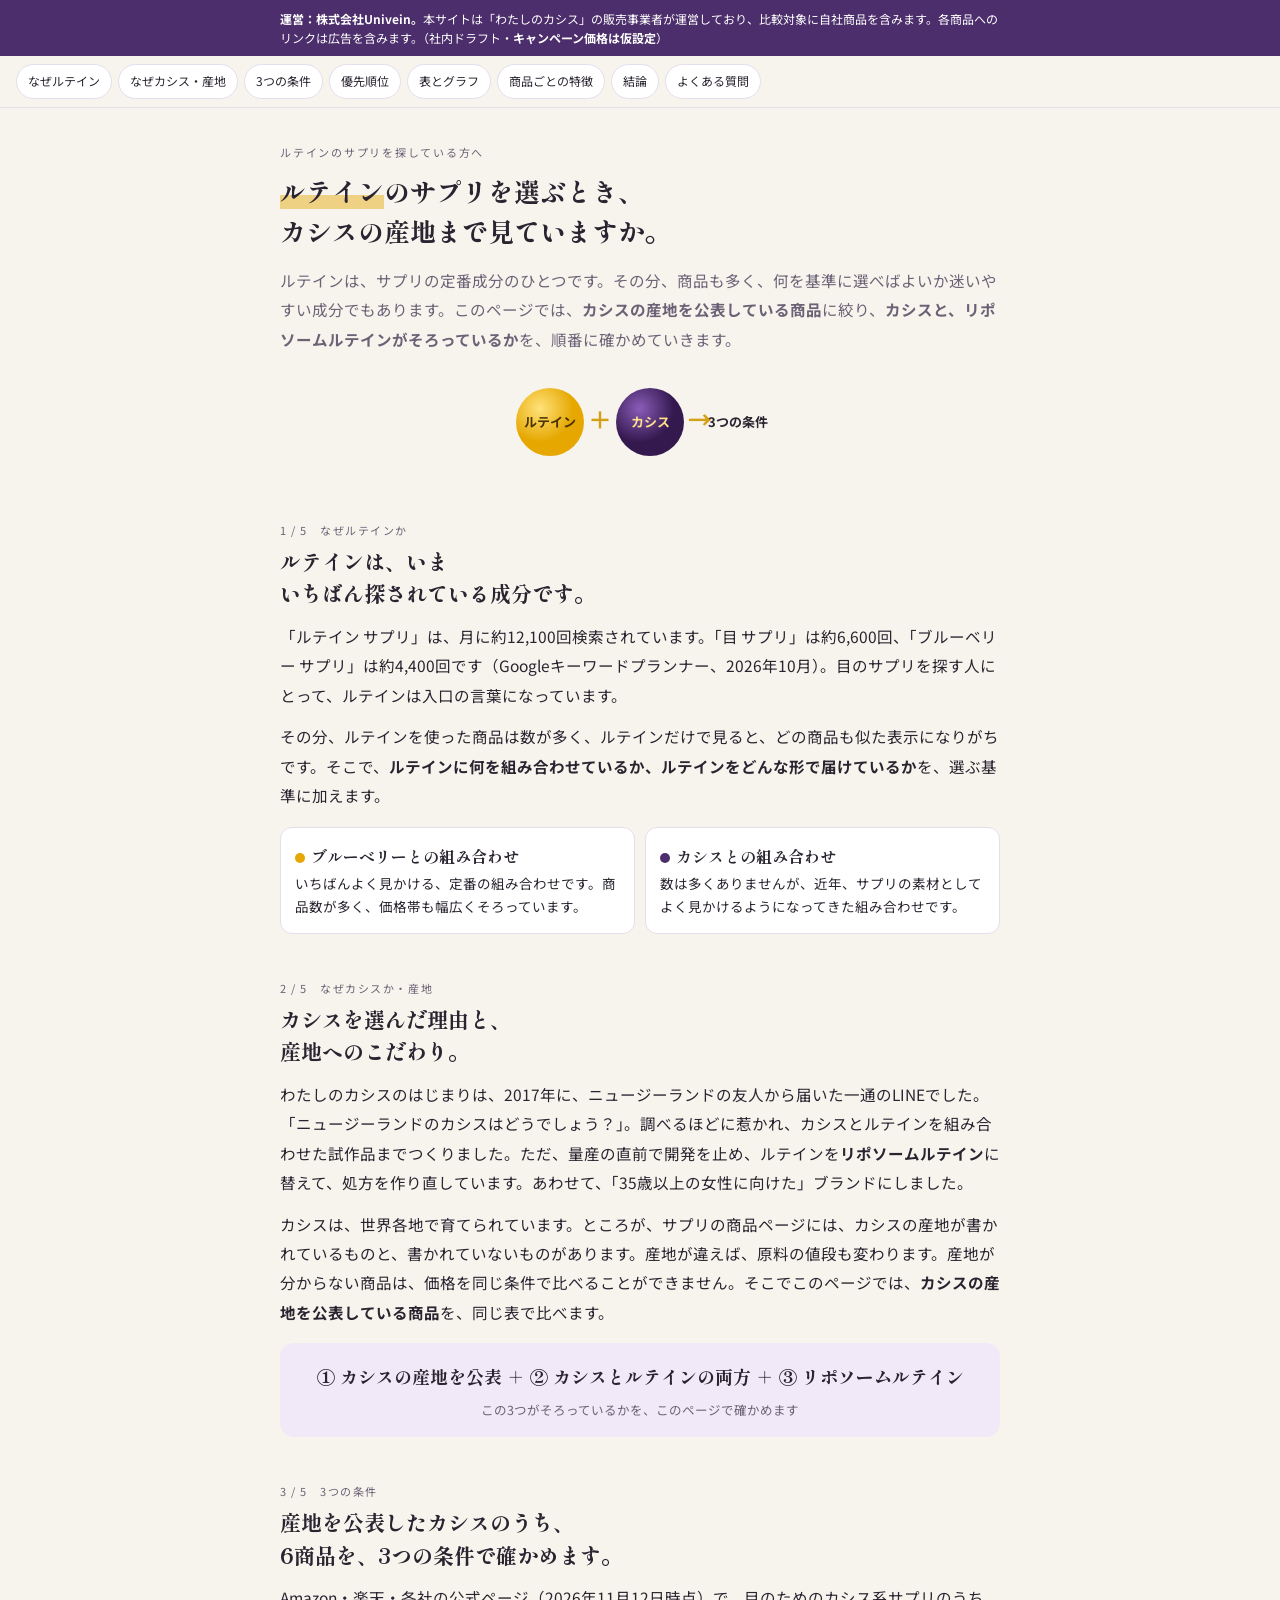
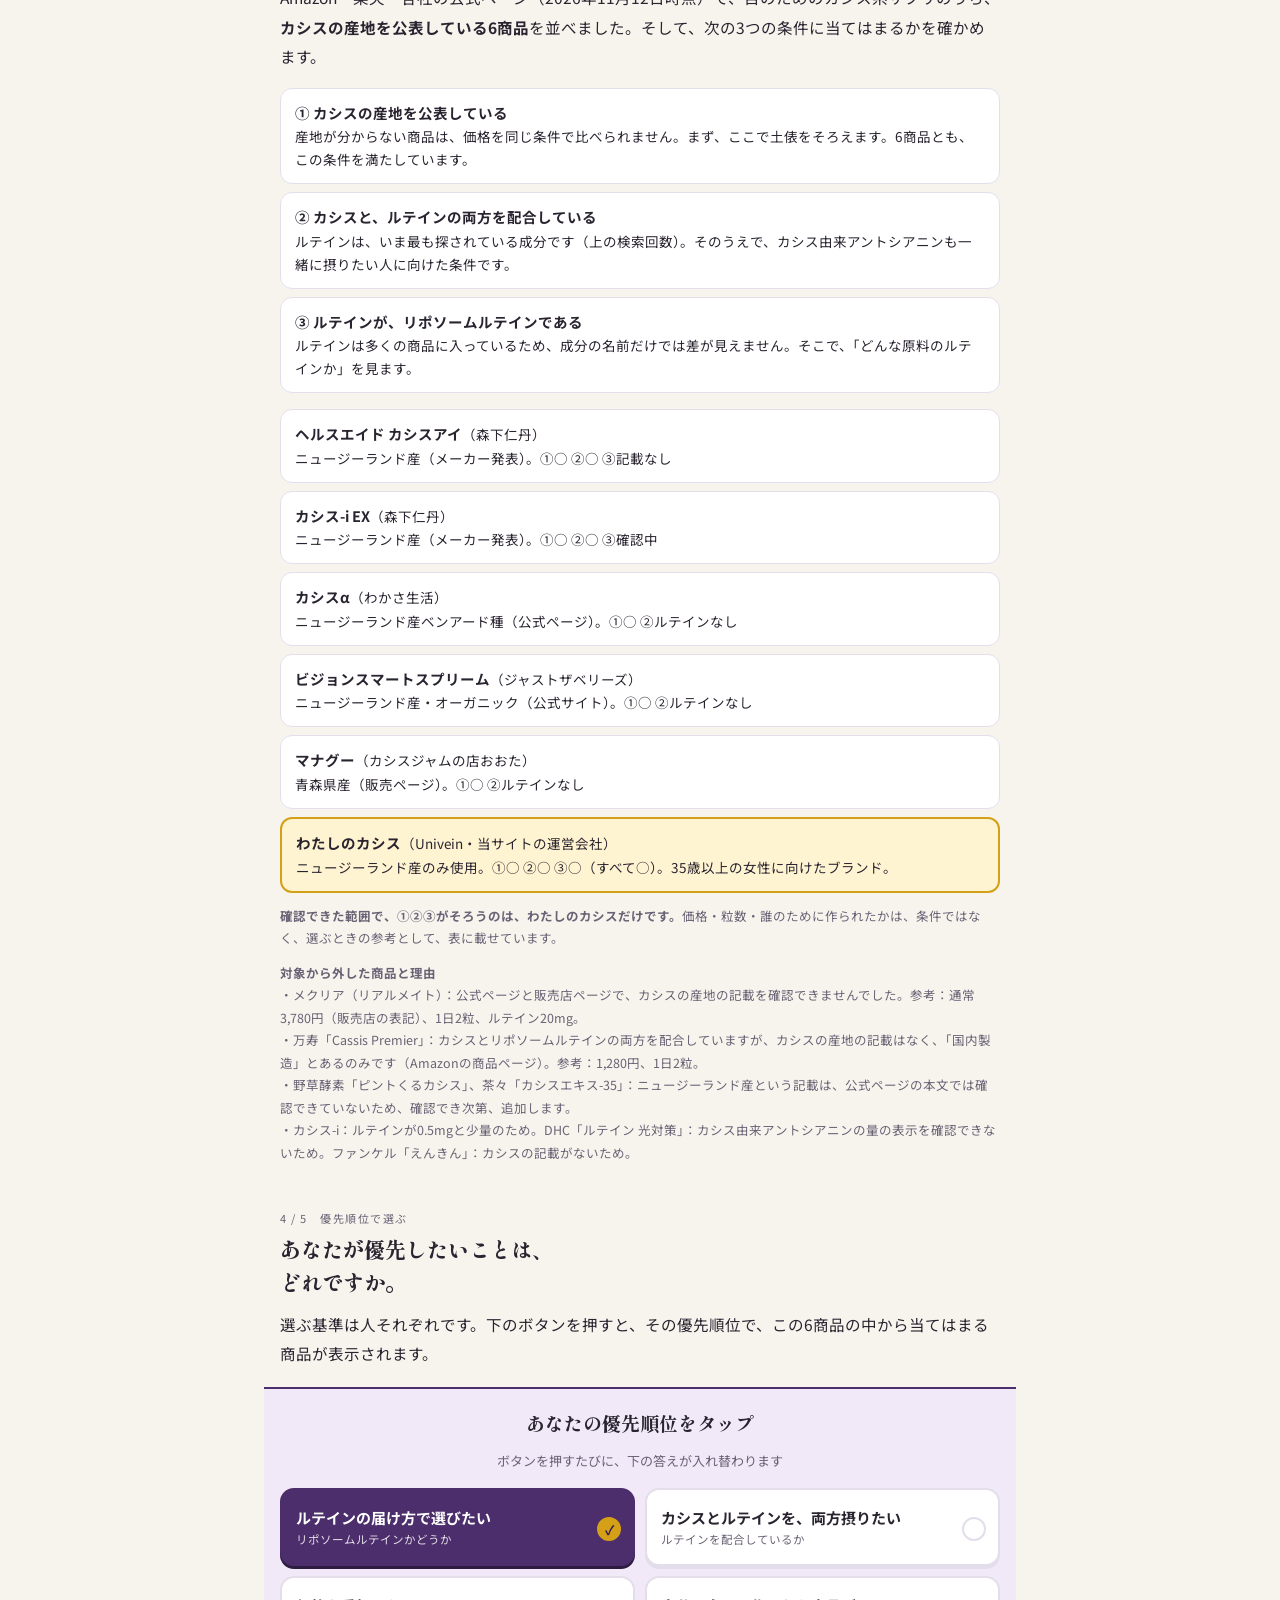
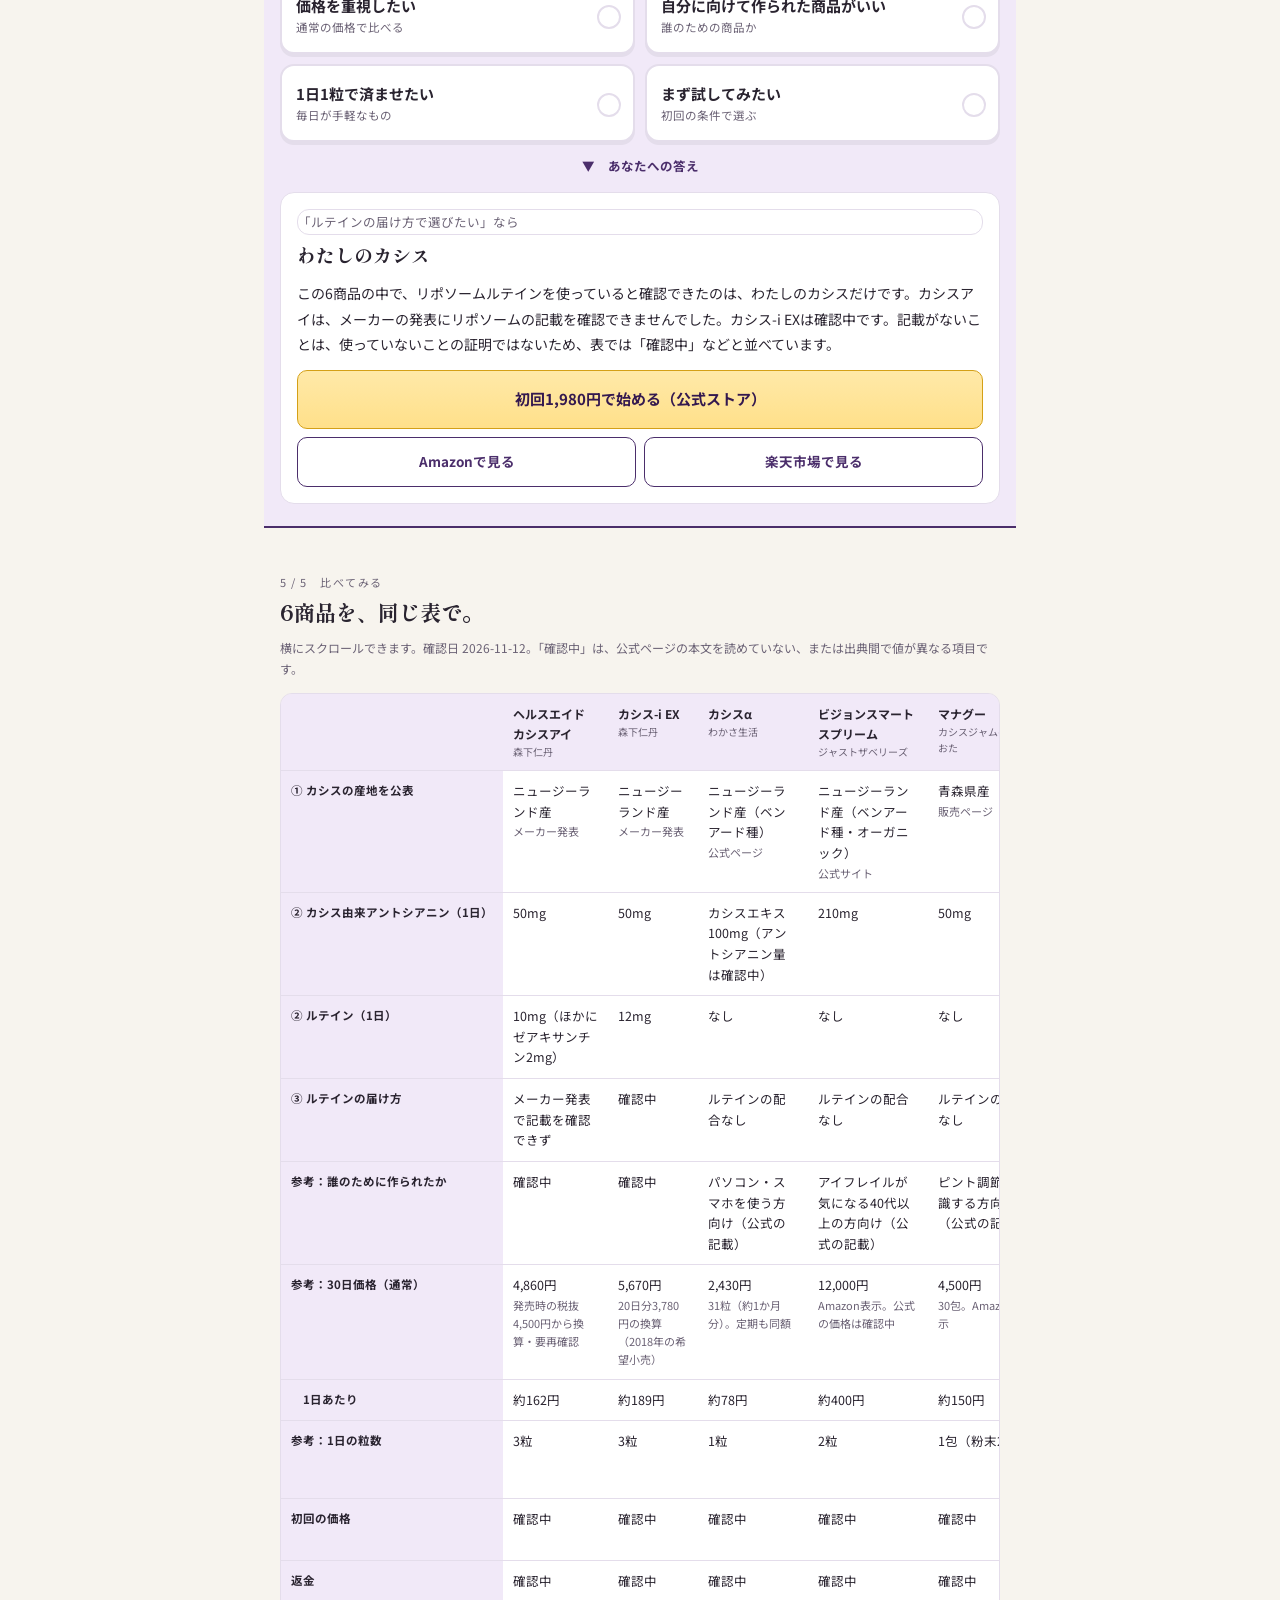
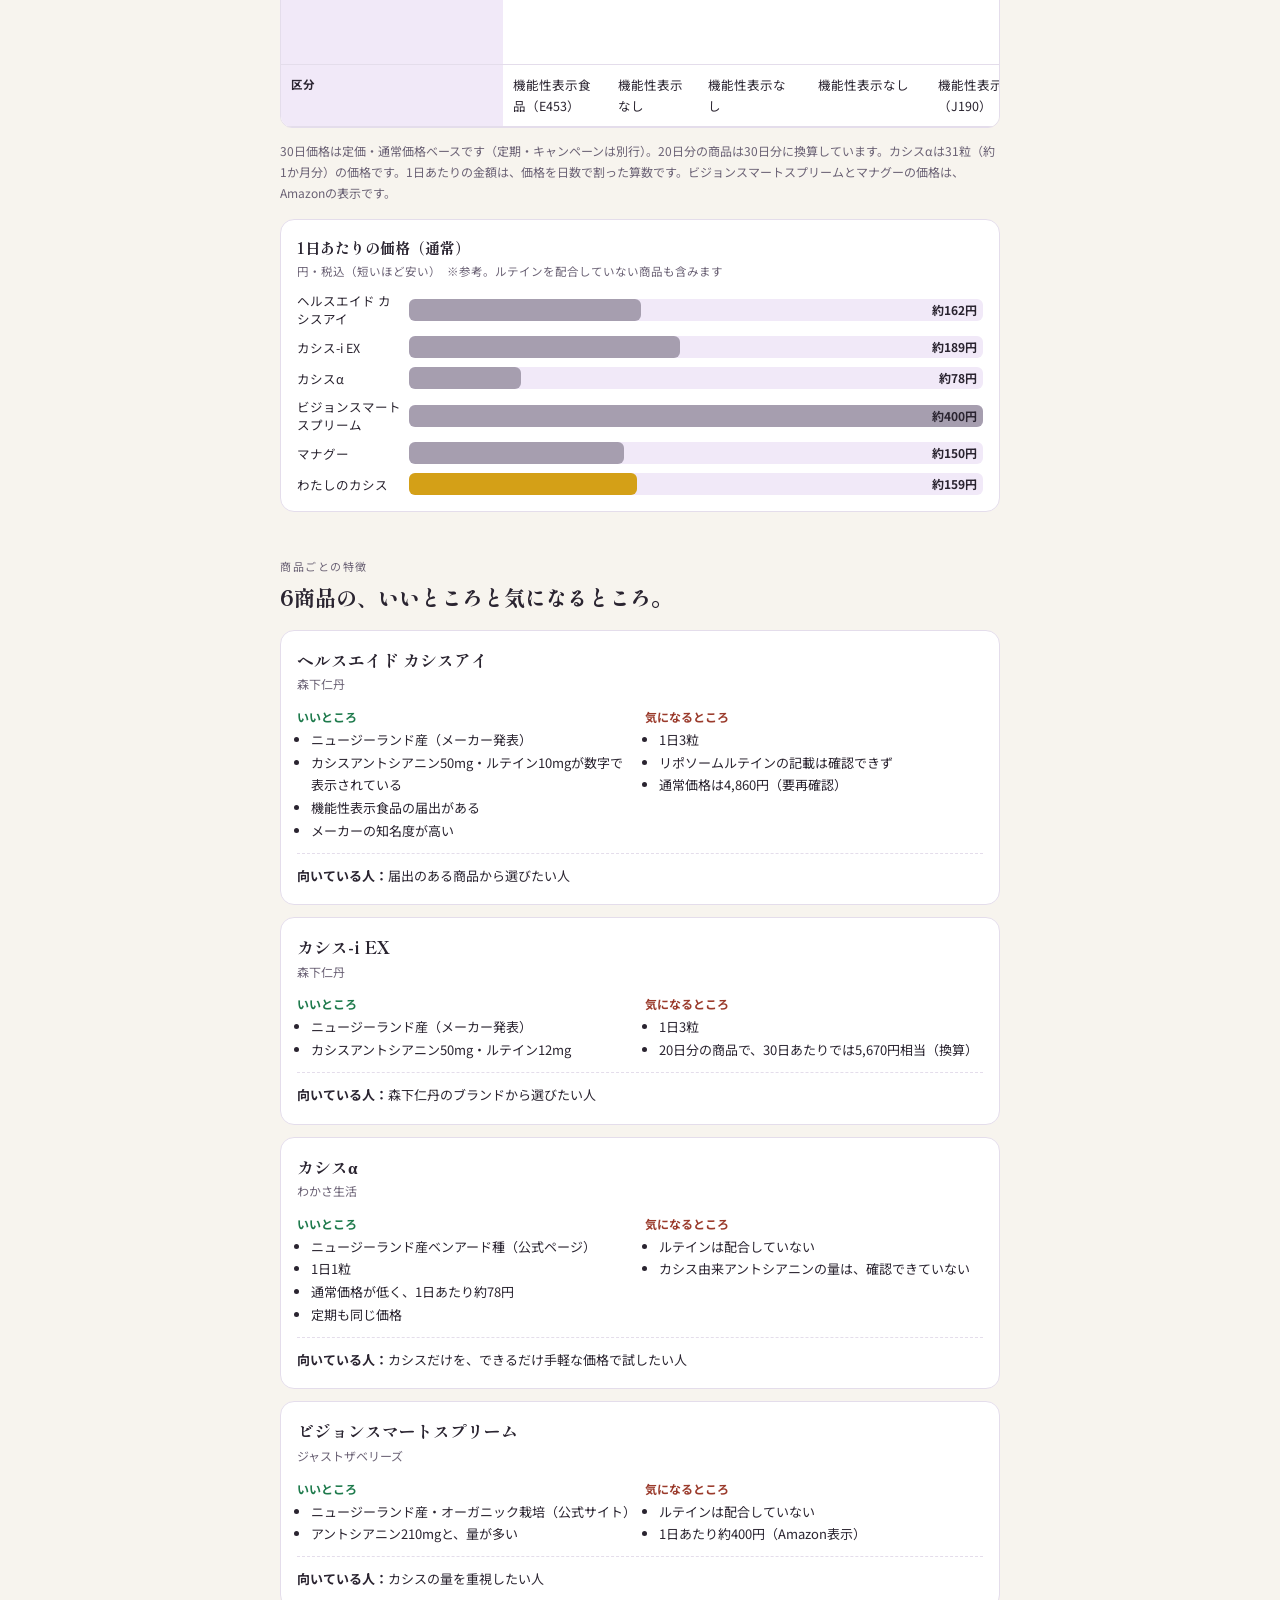
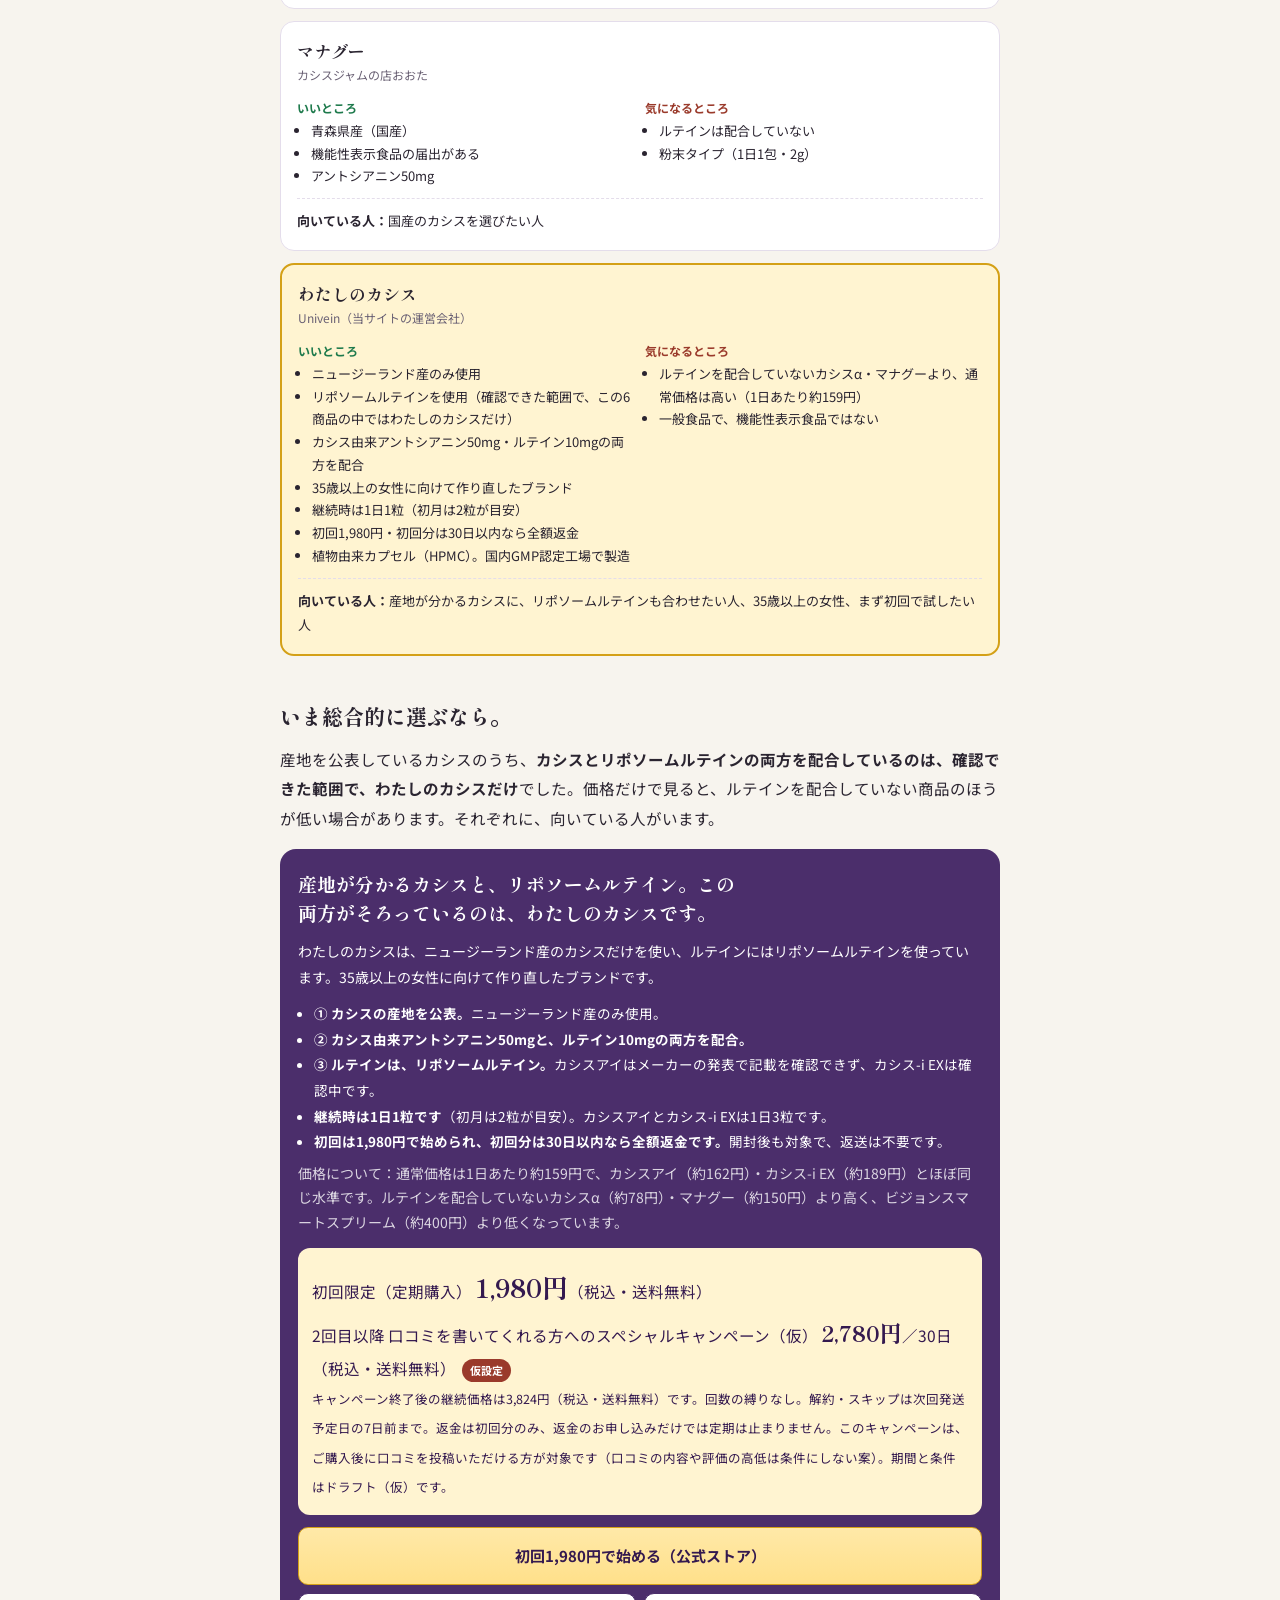
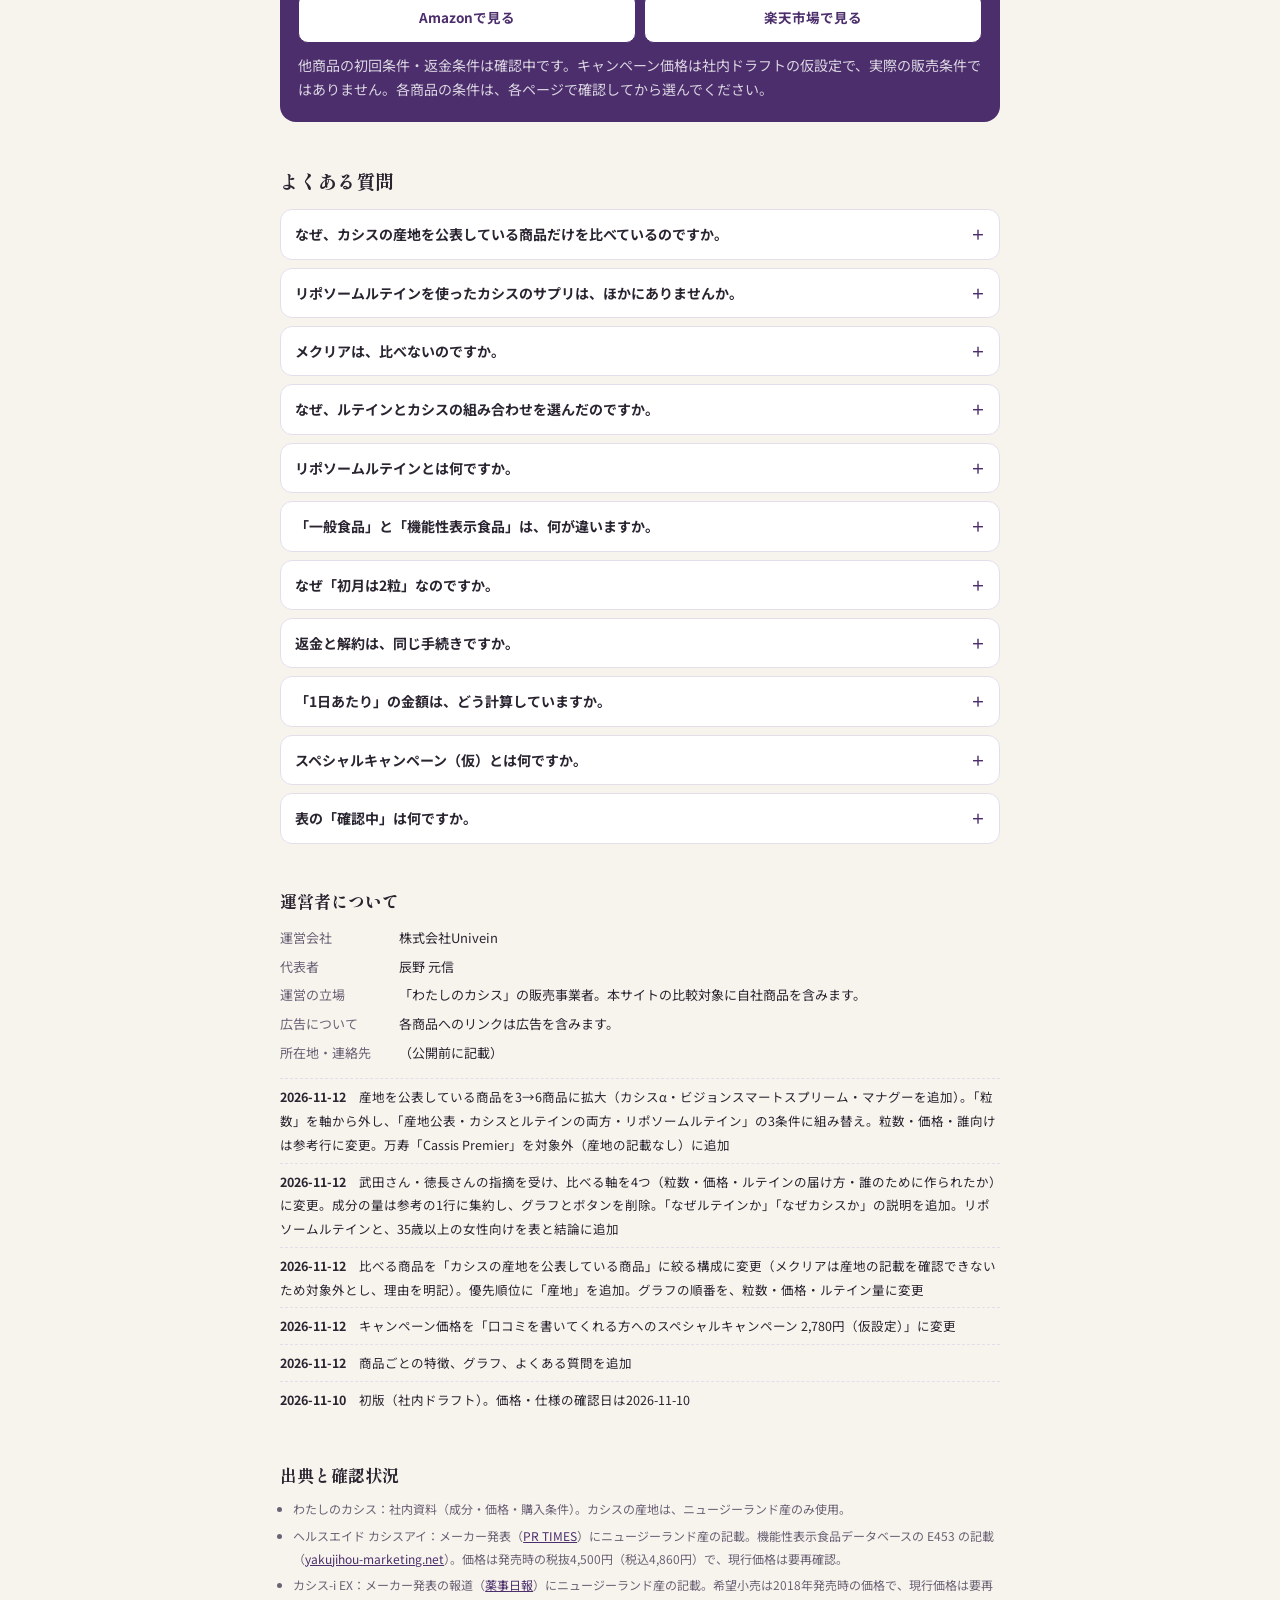
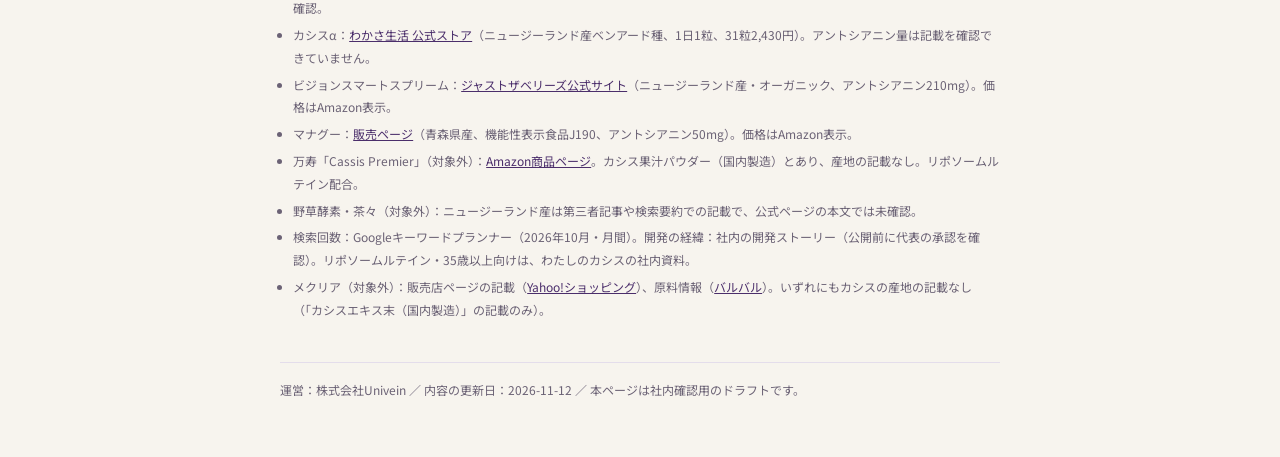
==== commit a95336e0: "compare: 6商品・3条件(産地公表/カシス+ルテイン/リポソーム)に組み替え、粒数を軸から外す" ====
--- a/compare.html
+++ b/compare.html
@@ -79,7 +79,7 @@
 .btn{display:block;text-align:center;text-decoration:none;font-weight:700;font-size:13.5px;padding:11px 8px;border-radius:10px;border:1.5px solid var(--accent);color:var(--accent);background:var(--card)}
 .btn.main{grid-column:1/-1;background:linear-gradient(180deg,#FFE9A8,#FFE08A);border-color:#D4A017;color:#34194F;font-size:15px;padding:14px 8px}
 .scroller{overflow-x:auto;margin-top:14px;border:1px solid var(--line);border-radius:12px;background:var(--card)}
-table{border-collapse:collapse;width:100%;min-width:560px;font-size:12.5px;line-height:1.65}
+table{border-collapse:collapse;width:100%;min-width:880px;font-size:12.5px;line-height:1.65}
 th,td{padding:10px;text-align:left;border-bottom:1px solid var(--line);vertical-align:top}
 thead th{background:var(--soft);font-size:12px}
 tbody th{background:var(--soft);font-size:11.5px;white-space:nowrap;position:sticky;left:0}
@@ -140,13 +140,13 @@
 <body>
 <div class="disclose"><div class="wrap"><b>運営：株式会社Univein。</b>本サイトは「わたしのカシス」の販売事業者が運営しており、比較対象に自社商品を含みます。各商品へのリンクは広告を含みます。（社内ドラフト・<b>キャンペーン価格は仮設定</b>）</div></div>
 
-<nav class="nav" aria-label="ページ内の移動"><a href="#s1">なぜルテイン</a><a href="#s2">なぜカシス・産地</a><a href="#s3">比べる商品</a><a href="#s4">優先順位</a><a href="#s5">表とグラフ</a><a href="#s7">商品ごとの特徴</a><a href="#s6">結論</a><a href="#faq">よくある質問</a></nav>
+<nav class="nav" aria-label="ページ内の移動"><a href="#s1">なぜルテイン</a><a href="#s2">なぜカシス・産地</a><a href="#s3">3つの条件</a><a href="#s4">優先順位</a><a href="#s5">表とグラフ</a><a href="#s7">商品ごとの特徴</a><a href="#s6">結論</a><a href="#faq">よくある質問</a></nav>
 <div class="wrap">
 <header class="hero">
   <div class="eyebrow">ルテインのサプリを探している方へ</div>
   <h1><em>ルテイン</em>のサプリを選ぶとき、<br>カシスの産地まで見ていますか。</h1>
-  <p class="lead">ルテインは、サプリの定番成分のひとつです。その分、商品も多く、何を基準に選べばよいか迷いやすい成分でもあります。このページでは、ルテインに「カシス」を組み合わせた商品のうち、<b>カシスの産地を公表している商品</b>だけに絞って、順番に比べていきます。</p>
-  <div class="hero-art" aria-hidden="true"><svg width="260" height="96" viewBox="0 0 260 96"><defs><radialGradient id="gy" cx="35%" cy="30%"><stop offset="0" stop-color="#FFE27A"/><stop offset="1" stop-color="#E5A700"/></radialGradient><radialGradient id="gp" cx="35%" cy="30%"><stop offset="0" stop-color="#8a5cb8"/><stop offset="1" stop-color="#34194F"/></radialGradient></defs><circle cx="40" cy="48" r="34" fill="url(#gy)"/><text x="40" y="53" text-anchor="middle" font-size="13" font-weight="700" fill="#4a3300">ルテイン</text><text x="90" y="55" text-anchor="middle" font-size="24" font-weight="700" fill="#D4A017">＋</text><circle cx="140" cy="48" r="34" fill="url(#gp)"/><text x="140" y="53" text-anchor="middle" font-size="13" font-weight="700" fill="#FFE08A">カシス</text><text x="190" y="55" text-anchor="middle" font-size="24" font-weight="700" fill="#D4A017">→</text><text x="228" y="53" text-anchor="middle" font-size="13" font-weight="700" fill="currentColor">3商品</text></svg></div>
+  <p class="lead">ルテインは、サプリの定番成分のひとつです。その分、商品も多く、何を基準に選べばよいか迷いやすい成分でもあります。このページでは、<b>カシスの産地を公表している商品</b>に絞り、<b>カシスと、リポソームルテインがそろっているか</b>を、順番に確かめていきます。</p>
+  <div class="hero-art" aria-hidden="true"><svg width="260" height="96" viewBox="0 0 260 96"><defs><radialGradient id="gy" cx="35%" cy="30%"><stop offset="0" stop-color="#FFE27A"/><stop offset="1" stop-color="#E5A700"/></radialGradient><radialGradient id="gp" cx="35%" cy="30%"><stop offset="0" stop-color="#8a5cb8"/><stop offset="1" stop-color="#34194F"/></radialGradient></defs><circle cx="40" cy="48" r="34" fill="url(#gy)"/><text x="40" y="53" text-anchor="middle" font-size="13" font-weight="700" fill="#4a3300">ルテイン</text><text x="90" y="55" text-anchor="middle" font-size="24" font-weight="700" fill="#D4A017">＋</text><circle cx="140" cy="48" r="34" fill="url(#gp)"/><text x="140" y="53" text-anchor="middle" font-size="13" font-weight="700" fill="#FFE08A">カシス</text><text x="190" y="55" text-anchor="middle" font-size="24" font-weight="700" fill="#D4A017">→</text><text x="228" y="53" text-anchor="middle" font-size="13" font-weight="700" fill="currentColor">3つの条件</text></svg></div>
 </header>
 
 <section class="step" aria-labelledby="s1">
@@ -164,40 +164,39 @@
   <div class="stepno">2 / 5　なぜカシスか・産地</div>
   <h2 id="s2">カシスを選んだ理由と、<br>産地へのこだわり。</h2>
   <p>わたしのカシスのはじまりは、2017年に、ニュージーランドの友人から届いた一通のLINEでした。「ニュージーランドのカシスはどうでしょう？」。調べるほどに惹かれ、カシスとルテインを組み合わせた試作品までつくりました。ただ、量産の直前で開発を止め、ルテインを<b>リポソームルテイン</b>に替えて、処方を作り直しています。あわせて、「35歳以上の女性に向けた」ブランドにしました。</p>
-  <p>カシスは、世界各地で育てられています。ところが、サプリの商品ページには、カシスの産地が書かれているものと、書かれていないものがあります。産地が違えば、原料の値段も変わります。産地が分からない商品は、価格を同じ条件で比べることができません。そこでこのページでは、<b>カシスの産地を公表している商品だけ</b>を、同じ表で比べます。</p>
-  <div class="eq">ルテイン（黄）＋ カシス（紫）＋ 産地を公表<small>この条件に当てはまる商品だけを、このページで比べます</small></div>
+  <p>カシスは、世界各地で育てられています。ところが、サプリの商品ページには、カシスの産地が書かれているものと、書かれていないものがあります。産地が違えば、原料の値段も変わります。産地が分からない商品は、価格を同じ条件で比べることができません。そこでこのページでは、<b>カシスの産地を公表している商品</b>を、同じ表で比べます。</p>
+  <div class="eq">① カシスの産地を公表 ＋ ② カシスとルテインの両方 ＋ ③ リポソームルテイン<small>この3つがそろっているかを、このページで確かめます</small></div>
 </section>
 
 <section class="step" aria-labelledby="s3">
-  <div class="stepno">3 / 5　比べる商品</div>
-  <h2 id="s3">ルテインと、産地を公表したカシスを使った、<br>3商品を比べます。</h2>
-  <p>カシスの産地が公表されていて、ルテインとカシス由来アントシアニンの量が、どちらも数字で確認できる商品に絞りました。3商品とも、カシスの産地はニュージーランドです。比べる軸は、<b>粒数・価格・ルテインの届け方・誰のために作られたか</b>の4つです。次の「どうしてこの4つか」で、理由を説明します。</p>
+  <div class="stepno">3 / 5　3つの条件</div>
+  <h2 id="s3">産地を公表したカシスのうち、<br>6商品を、3つの条件で確かめます。</h2>
+  <p>Amazon・楽天・各社の公式ページ（2026年11月12日時点）で、目のためのカシス系サプリのうち、<b>カシスの産地を公表している6商品</b>を並べました。そして、次の3つの条件に当てはまるかを確かめます。</p>
   <div class="cards4">
-    <div class="pc"><b>ヘルスエイド カシスアイ</b>（森下仁丹）<br>ニュージーランド産（メーカー発表）。1日3粒。</div>
-    <div class="pc"><b>カシス-i EX</b>（森下仁丹）<br>ニュージーランド産（メーカー発表）。1日3粒。</div>
-    <div class="pc me"><b>わたしのカシス</b>（Univein・当サイトの運営会社）<br>ニュージーランド産のみ使用。リポソームルテイン。1日1粒（継続時。初月は2粒が目安）。35歳以上の女性に向けたブランド。</div>
-  </div>
+    <div class="pc"><b>① カシスの産地を公表している</b><br>産地が分からない商品は、価格を同じ条件で比べられません。まず、ここで土俵をそろえます。6商品とも、この条件を満たしています。</div>
+    <div class="pc"><b>② カシスと、ルテインの両方を配合している</b><br>ルテインは、いま最も探されている成分です（上の検索回数）。そのうえで、カシス由来アントシアニンも一緒に摂りたい人に向けた条件です。</div>
+    <div class="pc"><b>③ ルテインが、リポソームルテインである</b><br>ルテインは多くの商品に入っているため、成分の名前だけでは差が見えません。そこで、「どんな原料のルテインか」を見ます。</div>
+  </div>
+  <div class="cards4">
+    <div class="pc"><b>ヘルスエイド カシスアイ</b>（森下仁丹）<br>ニュージーランド産（メーカー発表）。①○ ②○ ③記載なし</div>
+    <div class="pc"><b>カシス-i EX</b>（森下仁丹）<br>ニュージーランド産（メーカー発表）。①○ ②○ ③確認中</div>
+    <div class="pc"><b>カシスα</b>（わかさ生活）<br>ニュージーランド産ベンアード種（公式ページ）。①○ ②ルテインなし</div>
+    <div class="pc"><b>ビジョンスマートスプリーム</b>（ジャストザベリーズ）<br>ニュージーランド産・オーガニック（公式サイト）。①○ ②ルテインなし</div>
+    <div class="pc"><b>マナグー</b>（カシスジャムの店おおた）<br>青森県産（販売ページ）。①○ ②ルテインなし</div>
+    <div class="pc me"><b>わたしのカシス</b>（Univein・当サイトの運営会社）<br>ニュージーランド産のみ使用。①○ ②○ ③○（すべて○）。35歳以上の女性に向けたブランド。</div>
+  </div>
+  <p class="excl"><b>確認できた範囲で、①②③がそろうのは、わたしのカシスだけです。</b>価格・粒数・誰のために作られたかは、条件ではなく、選ぶときの参考として、表に載せています。</p>
   <p class="excl"><b>対象から外した商品と理由</b><br>
-  ・メクリア（リアルメイト）：公式ページと販売店ページで、カシスの産地の記載を確認できませんでした。産地が分からないため、価格を同じ条件で比べられません。参考：通常3,780円（販売店の表記）、1日2粒、ルテイン20mg。<br>
-  ・カシス-i：ルテインが0.5mgと少量のため。<br>
-  ・DHC「ルテイン 光対策」：カシスエキス末の配合の記載はありますが、カシス由来アントシアニンの量の表示は確認中です。<br>
-  ・ファンケル「えんきん」：カシスの記載がないため。</p>
-  <h3 class="axh">どうして、この4つで比べるのか</h3>
-  <div class="cards4">
-    <div class="pc"><b>① 1日の粒数</b><br>同じカテゴリのサプリのレビューを分析したところ、不満として「一回で飲む粒数が多い」という声が、少なくない数ありました。サプリは毎日続けるものなので、1回に飲む数は、毎日の負担になります。しかも、粒数は数字で比べられる事実です。わたしのカシスは継続時に1日1粒、ほかの2商品は1日3粒です。</div>
-    <div class="pc"><b>② 価格</b><br>サプリは1回で終わらず、毎月続けて買うものです。続けるほど、毎月の価格が負担の大きさを決めます。30日あたりの金額と、1日あたりの金額で比べます。</div>
-    <div class="pc"><b>③ ルテインの届け方</b><br>ルテインは、どの商品にも入っています。ルテインを入口に商品を探す人にとって、成分の名前だけでは差が見えません。そこで、同じルテインを「どんな原料で届けているか」を、比べる軸にしました。</div>
-    <div class="pc"><b>④ 誰のために作られたか</b><br>商品の数が多いほど、「自分に向いているのはどれか」が分かりにくくなります。誰に向けて作られた商品かは、選ぶときの手がかりになります。</div>
-  </div>
-  <p class="excl"><b>軸にしなかったもの</b><br>
-  ・成分の量：カシス由来アントシアニンは3商品とも50mg、ルテインは10〜12mgで、差が小さいため、軸にせず、参考として表に載せています。<br>
-  ・機能性表示の有無：選ぶ理由を説明する軸ではないため、表の「区分」に載せるだけにしています。</p>
+  ・メクリア（リアルメイト）：公式ページと販売店ページで、カシスの産地の記載を確認できませんでした。参考：通常3,780円（販売店の表記）、1日2粒、ルテイン20mg。<br>
+  ・万寿「Cassis Premier」：カシスとリポソームルテインの両方を配合していますが、カシスの産地の記載はなく、「国内製造」とあるのみです（Amazonの商品ページ）。参考：1,280円、1日2粒。<br>
+  ・野草酵素「ピントくるカシス」、茶々「カシスエキス-35」：ニュージーランド産という記載は、公式ページの本文では確認できていないため、確認でき次第、追加します。<br>
+  ・カシス-i：ルテインが0.5mgと少量のため。DHC「ルテイン 光対策」：カシス由来アントシアニンの量の表示を確認できないため。ファンケル「えんきん」：カシスの記載がないため。</p>
 </section>
 
 <section class="step" aria-labelledby="s4">
   <div class="stepno">4 / 5　優先順位で選ぶ</div>
   <h2 id="s4">あなたが優先したいことは、<br>どれですか。</h2>
-  <p>選ぶ基準は人それぞれです。下のボタンを押すと、その優先順位で、この3商品の中から当てはまる商品が表示されます。</p>
+  <p>選ぶ基準は人それぞれです。下のボタンを押すと、その優先順位で、この6商品の中から当てはまる商品が表示されます。</p>
   <div class="pick">
     <div class="pick-lead">あなたの優先順位をタップ</div>
     <p class="pick-sub">ボタンを押すたびに、下の答えが入れ替わります</p>
@@ -209,39 +208,39 @@
 
 <section class="step" aria-labelledby="s5">
   <div class="stepno">5 / 5　比べてみる</div>
-  <h2 id="s5">3商品を、4つの軸で、同じ表で。</h2>
+  <h2 id="s5">6商品を、同じ表で。</h2>
   <p class="note" style="margin-top:8px">横にスクロールできます。確認日 2026-11-12。「確認中」は、公式ページの本文を読めていない、または出典間で値が異なる項目です。</p>
   <div class="scroller"><table id="tbl"></table></div>
-  <p class="note">30日価格は定価・通常価格ベースです（定期・キャンペーンは別行）。20日分の商品は30日分に換算しています。1日あたりの金額は、30日価格を30で割った算数です。</p>
-
-  <div class="chart"><h3>1日に飲む粒数</h3><div class="u">粒／日（短いほど少ない）　※わたしのカシスは継続時。初月は2粒が目安</div><div id="c-n"></div></div>
-  <div class="chart"><h3>30日あたりの価格（通常）</h3><div class="u">円・税込（短いほど安い）　※カシス-i EX は20日分の換算</div><div id="c-p"></div></div>
+  <p class="note">30日価格は定価・通常価格ベースです（定期・キャンペーンは別行）。20日分の商品は30日分に換算しています。カシスαは31粒（約1か月分）の価格です。1日あたりの金額は、価格を日数で割った算数です。ビジョンスマートスプリームとマナグーの価格は、Amazonの表示です。</p>
+
+  <div class="chart"><h3>1日あたりの価格（通常）</h3><div class="u">円・税込（短いほど安い）　※参考。ルテインを配合していない商品も含みます</div><div id="c-p"></div></div>
 </section>
 
 <section class="step" aria-labelledby="s7">
   <div class="stepno">商品ごとの特徴</div>
-  <h2 id="s7">3商品の、いいところと気になるところ。</h2>
+  <h2 id="s7">6商品の、いいところと気になるところ。</h2>
   <div class="prof" id="prof"></div>
 </section>
 
 <section class="step" aria-labelledby="s6">
   <h2 id="s6">いま総合的に選ぶなら。</h2>
-  <p>4つの軸で見ると、粒数と通常価格、ルテインの届け方、誰のために作られたかで、わたしのカシスに特徴があります。成分の量は、3商品でほぼ同じです。それぞれに、向いている人がいます。</p>
+  <p>産地を公表しているカシスのうち、<b>カシスとリポソームルテインの両方を配合しているのは、確認できた範囲で、わたしのカシスだけ</b>でした。価格だけで見ると、ルテインを配合していない商品のほうが低い場合があります。それぞれに、向いている人がいます。</p>
 
   <div class="final">
-    <h3>35歳以上の女性に向けて作った、ニュージーランド産のカシス。</h3>
-    <p>わたしのカシスは、ニュージーランド産のカシスだけを使い、ルテインにはリポソームルテインを使っています。成分の量は3商品でほぼ同じですが、そのうえで、次の違いがあります。</p>
+    <h3>産地が分かるカシスと、リポソームルテイン。この両方がそろっているのは、わたしのカシスです。</h3>
+    <p>わたしのカシスは、ニュージーランド産のカシスだけを使い、ルテインにはリポソームルテインを使っています。35歳以上の女性に向けて作り直したブランドです。</p>
     <ul>
-      <li><b>1日1粒で済みます。</b>継続時に1日1粒なのは、わたしのカシスだけです（初月は2粒が目安）。ほかの2商品は1日3粒です。</li>
-      <li><b>通常の価格がもっとも低い。</b>1日あたり約159円で、3商品の中で最も低い価格です（カシスアイとの差は約3円です）。</li>
-      <li><b>リポソームルテインを使っています。</b>カシスアイはメーカーの発表で記載を確認できず、カシス-i EXは確認中です。</li>
-      <li><b>35歳以上の女性に向けたブランドです。</b></li>
+      <li><b>① カシスの産地を公表。</b>ニュージーランド産のみ使用。</li>
+      <li><b>② カシス由来アントシアニン50mgと、ルテイン10mgの両方を配合。</b></li>
+      <li><b>③ ルテインは、リポソームルテイン。</b>カシスアイはメーカーの発表で記載を確認できず、カシス-i EXは確認中です。</li>
+      <li><b>継続時は1日1粒です</b>（初月は2粒が目安）。カシスアイとカシス-i EXは1日3粒です。</li>
       <li><b>初回は1,980円で始められ、初回分は30日以内なら全額返金です。</b>開封後も対象で、返送は不要です。</li>
     </ul>
+    <p class="note" style="margin-top:6px">価格について：通常価格は1日あたり約159円で、カシスアイ（約162円）・カシス-i EX（約189円）とほぼ同じ水準です。ルテインを配合していないカシスα（約78円）・マナグー（約150円）より高く、ビジョンスマートスプリーム（約400円）より低くなっています。</p>
     <div class="offer">初回限定（定期購入） <b>1,980円</b>（税込・送料無料）<br>2回目以降 口コミを書いてくれる方へのスペシャルキャンペーン（仮） <b style="font-size:22px">2,780円</b>／30日（税込・送料無料）<span class="ribbon">仮設定</span><br><span style="font-size:12.5px">キャンペーン終了後の継続価格は3,824円（税込・送料無料）です。回数の縛りなし。解約・スキップは次回発送予定日の7日前まで。返金は初回分のみ、返金のお申し込みだけでは定期は止まりません。このキャンペーンは、ご購入後に口コミを投稿いただける方が対象です（口コミの内容や評価の高低は条件にしない案）。期間と条件はドラフト（仮）です。</span></div>
     <div class="btns"><a class="btn main" id="official" href="https://www.l-o-e.jp/collections/all" target="_blank" rel="noopener">初回1,980円で始める（公式ストア）</a>
     <a class="btn" target="_blank" rel="noopener sponsored" href="https://www.amazon.co.jp/s?k=%E3%82%8F%E3%81%9F%E3%81%97%E3%81%AE%E3%82%AB%E3%82%B7%E3%82%B9">Amazonで見る</a><a class="btn" target="_blank" rel="noopener sponsored" href="https://search.rakuten.co.jp/search/mall/%E3%82%8F%E3%81%9F%E3%81%97%E3%81%AE%E3%82%AB%E3%82%B7%E3%82%B9/">楽天市場で見る</a></div>
-    <p class="note">カシスアイとカシス-i EXの初回条件・返金条件は確認中です。キャンペーン価格は社内ドラフトの仮設定で、実際の販売条件ではありません。各商品の条件は、各ページで確認してから選んでください。</p>
+    <p class="note">他商品の初回条件・返金条件は確認中です。キャンペーン価格は社内ドラフトの仮設定で、実際の販売条件ではありません。各商品の条件は、各ページで確認してから選んでください。</p>
   </div>
 </section>
 
@@ -253,7 +252,7 @@
 <section class="step" aria-labelledby="co">
   <h2 id="co" style="font-size:17px">運営者について</h2>
   <dl class="co"><dt>運営会社</dt><dd>株式会社Univein</dd><dt>代表者</dt><dd>辰野 元信</dd><dt>運営の立場</dt><dd>「わたしのカシス」の販売事業者。本サイトの比較対象に自社商品を含みます。</dd><dt>広告について</dt><dd>各商品へのリンクは広告を含みます。</dd><dt>所在地・連絡先</dt><dd>（公開前に記載）</dd></dl>
-  <ul class="log"><li><b>2026-11-12</b>　武田さん・徳長さんの指摘を受け、比べる軸を4つ（粒数・価格・ルテインの届け方・誰のために作られたか）に変更。成分の量は参考の1行に集約し、グラフとボタンを削除。「なぜルテインか」「なぜカシスか」の説明を追加。リポソームルテインと、35歳以上の女性向けを表と結論に追加</li><li><b>2026-11-12</b>　比べる商品を「カシスの産地を公表している商品」に絞る構成に変更（メクリアは産地の記載を確認できないため対象外とし、理由を明記）。優先順位に「産地」を追加。グラフの順番を、粒数・価格・ルテイン量に変更</li><li><b>2026-11-12</b>　キャンペーン価格を「口コミを書いてくれる方へのスペシャルキャンペーン 2,780円（仮設定）」に変更</li><li><b>2026-11-12</b>　商品ごとの特徴、グラフ、よくある質問を追加</li><li><b>2026-11-10</b>　初版（社内ドラフト）。価格・仕様の確認日は2026-11-10</li></ul>
+  <ul class="log"><li><b>2026-11-12</b>　産地を公表している商品を3→6商品に拡大（カシスα・ビジョンスマートスプリーム・マナグーを追加）。「粒数」を軸から外し、「産地公表・カシスとルテインの両方・リポソームルテイン」の3条件に組み替え。粒数・価格・誰向けは参考行に変更。万寿「Cassis Premier」を対象外（産地の記載なし）に追加</li><li><b>2026-11-12</b>　武田さん・徳長さんの指摘を受け、比べる軸を4つ（粒数・価格・ルテインの届け方・誰のために作られたか）に変更。成分の量は参考の1行に集約し、グラフとボタンを削除。「なぜルテインか」「なぜカシスか」の説明を追加。リポソームルテインと、35歳以上の女性向けを表と結論に追加</li><li><b>2026-11-12</b>　比べる商品を「カシスの産地を公表している商品」に絞る構成に変更（メクリアは産地の記載を確認できないため対象外とし、理由を明記）。優先順位に「産地」を追加。グラフの順番を、粒数・価格・ルテイン量に変更</li><li><b>2026-11-12</b>　キャンペーン価格を「口コミを書いてくれる方へのスペシャルキャンペーン 2,780円（仮設定）」に変更</li><li><b>2026-11-12</b>　商品ごとの特徴、グラフ、よくある質問を追加</li><li><b>2026-11-10</b>　初版（社内ドラフト）。価格・仕様の確認日は2026-11-10</li></ul>
 </section>
 
 <section class="step" aria-labelledby="h-src">
@@ -262,7 +261,11 @@
     <li>わたしのカシス：社内資料（成分・価格・購入条件）。カシスの産地は、ニュージーランド産のみ使用。</li>
     <li>ヘルスエイド カシスアイ：メーカー発表（<a href="https://prtimes.jp/main/html/rd/p/000000058.000035073.html" target="_blank" rel="noopener">PR TIMES</a>）にニュージーランド産の記載。機能性表示食品データベースの E453 の記載（<a href="https://yakujihou-marketing.net/database/e453/" target="_blank" rel="noopener">yakujihou-marketing.net</a>）。価格は発売時の税抜4,500円（税込4,860円）で、現行価格は要再確認。</li>
     <li>カシス-i EX：メーカー発表の報道（<a href="https://www.yakuji.co.jp/entry67365.html" target="_blank" rel="noopener">薬事日報</a>）にニュージーランド産の記載。希望小売は2018年発売時の価格で、現行価格は要再確認。</li>
-    <li>レビュー分析（粒数の不満）：社内で実施した、同カテゴリの商品レビューの分析（件数・母数は公開前に記入）。</li>
+    <li>カシスα：<a href="https://shop.wakasa.jp/shop/g/g101100231-00/" target="_blank" rel="noopener">わかさ生活 公式ストア</a>（ニュージーランド産ベンアード種、1日1粒、31粒2,430円）。アントシアニン量は記載を確認できていません。</li>
+    <li>ビジョンスマートスプリーム：<a href="https://jtbjp.co.jp/" target="_blank" rel="noopener">ジャストザベリーズ公式サイト</a>（ニュージーランド産・オーガニック、アントシアニン210mg）。価格はAmazon表示。</li>
+    <li>マナグー：<a href="https://cassisoota.thebase.in/items/87689659" target="_blank" rel="noopener">販売ページ</a>（青森県産、機能性表示食品J190、アントシアニン50mg）。価格はAmazon表示。</li>
+    <li>万寿「Cassis Premier」（対象外）：<a href="https://www.amazon.co.jp/dp/B0GYHBWCGY" target="_blank" rel="noopener">Amazon商品ページ</a>。カシス果汁パウダー（国内製造）とあり、産地の記載なし。リポソームルテイン配合。</li>
+    <li>野草酵素・茶々（対象外）：ニュージーランド産は第三者記事や検索要約での記載で、公式ページの本文では未確認。</li>
     <li>検索回数：Googleキーワードプランナー（2026年10月・月間）。開発の経緯：社内の開発ストーリー（公開前に代表の承認を確認）。リポソームルテイン・35歳以上向けは、わたしのカシスの社内資料。</li>
     <li>メクリア（対象外）：販売店ページの記載（<a href="https://store.shopping.yahoo.co.jp/realmate/mc0881.html" target="_blank" rel="noopener">Yahoo!ショッピング</a>）、原料情報（<a href="https://bal-bal.com/benchmark/detail/417" target="_blank" rel="noopener">バルバル</a>）。いずれにもカシスの産地の記載なし（「カシスエキス末（国内製造）」の記載のみ）。</li>
   </ul>
@@ -273,19 +276,22 @@
 
 <script>
 var P=[
- {id:'eye',name:'ヘルスエイド カシスアイ',maker:'森下仁丹',cat:'機能性表示食品（E453）',org:'ニュージーランド産',orgn:'メーカー発表',per:'3粒',ac:'50mg',lu:'10mg（ほかにゼアキサンチン2mg）',comp:'ルテイン10mg／アントシアニン50mg（ほかにゼアキサンチン2mg）',who:'確認中',lipo:'メーカー発表で記載を確認できず',p30:'4,860円',p30n:'発売時の税抜4,500円から換算・要再確認',day:'約162円',first:'確認中',ret:'確認中',q:'ヘルスエイド カシスアイ'},
- {id:'ex',name:'カシス-i EX',maker:'森下仁丹',cat:'機能性表示なし',org:'ニュージーランド産',orgn:'メーカー発表',per:'3粒',ac:'50mg',lu:'12mg',comp:'ルテイン12mg／アントシアニン50mg',who:'確認中',lipo:'確認中',p30:'5,670円',p30n:'20日分3,780円の換算（2018年の希望小売）',day:'約189円',first:'確認中',ret:'確認中',q:'カシス-i EX'},
- {id:'me',name:'わたしのカシス',maker:'Univein',cat:'一般食品',org:'ニュージーランド産のみ',orgn:'',per:'1粒',pern:'継続時。初月は2粒が目安',ac:'50mg',lu:'10mg',comp:'ルテイン10mg／アントシアニン50mg',who:'35歳以上の女性に向けたブランド',lipo:'リポソームルテイン',p30:'4,780円',p30n:'定価',day:'約159円',first:'1,980円（税込・送料無料）',ret:'初回分は到着後30日以内なら全額返金（開封後可・返送不要）',q:'わたしのカシス',me:true}
+ {id:'eye',name:'ヘルスエイド カシスアイ',maker:'森下仁丹',cat:'機能性表示食品（E453）',org:'ニュージーランド産',orgn:'メーカー発表',per:'3粒',ac:'50mg',lu:'10mg（ほかにゼアキサンチン2mg）',who:'確認中',lipo:'メーカー発表で記載を確認できず',p30:'4,860円',p30n:'発売時の税抜4,500円から換算・要再確認',day:'約162円',first:'確認中',ret:'確認中',q:'ヘルスエイド カシスアイ',dn:162},
+ {id:'ex',name:'カシス-i EX',maker:'森下仁丹',cat:'機能性表示なし',org:'ニュージーランド産',orgn:'メーカー発表',per:'3粒',ac:'50mg',lu:'12mg',who:'確認中',lipo:'確認中',p30:'5,670円',p30n:'20日分3,780円の換算（2018年の希望小売）',day:'約189円',first:'確認中',ret:'確認中',q:'カシス-i EX',dn:189},
+ {id:'alpha',name:'カシスα',maker:'わかさ生活',cat:'機能性表示なし',org:'ニュージーランド産（ベンアード種）',orgn:'公式ページ',per:'1粒',ac:'カシスエキス100mg（アントシアニン量は確認中）',lu:'なし',who:'パソコン・スマホを使う方向け（公式の記載）',lipo:'ルテインの配合なし',p30:'2,430円',p30n:'31粒（約1か月分）。定期も同額',day:'約78円',first:'確認中',ret:'確認中',q:'わかさ生活 カシスα',dn:78},
+ {id:'vs',name:'ビジョンスマートスプリーム',maker:'ジャストザベリーズ',cat:'機能性表示なし',org:'ニュージーランド産（ベンアード種・オーガニック）',orgn:'公式サイト',per:'2粒',ac:'210mg',lu:'なし',who:'アイフレイルが気になる40代以上の方向け（公式の記載）',lipo:'ルテインの配合なし',p30:'12,000円',p30n:'Amazon表示。公式の価格は確認中',day:'約400円',first:'確認中',ret:'確認中',q:'ビジョンスマートスプリーム',dn:400},
+ {id:'managu',name:'マナグー',maker:'カシスジャムの店おおた',cat:'機能性表示食品（J190）',org:'青森県産',orgn:'販売ページ',per:'1包（粉末2g）',ac:'50mg',lu:'なし',who:'ピント調節を意識する方向け（公式の記載）',lipo:'ルテインの配合なし',p30:'4,500円',p30n:'30包。Amazon表示',day:'約150円',first:'確認中',ret:'確認中',q:'マナグー カシス',dn:150},
+ {id:'me',name:'わたしのカシス',maker:'Univein',cat:'一般食品',org:'ニュージーランド産のみ',orgn:'',per:'1粒',pern:'継続時。初月は2粒が目安',ac:'50mg',lu:'10mg',who:'35歳以上の女性に向けたブランド',lipo:'リポソームルテイン',p30:'4,780円',p30n:'定価',day:'約159円',first:'1,980円（税込・送料無料）',ret:'初回分は到着後30日以内なら全額返金（開封後可・返送不要）',q:'わたしのカシス',me:true,dn:159}
 ];
 var PRIO=[
- {k:'one',t:'1日の粒数を減らしたい',sub:'毎日が手軽なもの',who:'わたしのカシス',why:'継続時に1日1粒なのは、この3商品ではわたしのカシスだけです。ほかの2商品は1日3粒で、わたしのカシスは3分の1です。初月は2粒が目安です。',me:true},
- {k:'price',t:'価格を重視したい',sub:'通常の価格で比べる',who:'わたしのカシス',why:'1日あたりの通常価格は、確認できた範囲で、わたしのカシスが最も低く、約159円です。カシスアイは約162円、カシス-i EXは約189円です。カシスアイとの差は小さいので、初回1,980円で始められる点もあわせてご覧ください。',me:true},
- {k:'origin',t:'産地まで確認して選びたい',sub:'カシスの産地で選ぶ',who:'3商品とも、ニュージーランド産です',whos:['わたしのカシス','カシス-i EX','ヘルスエイド カシスアイ'],why:'この3商品は、カシスの産地を公表しています。わたしのカシスは、ニュージーランド産のみを使っています。産地が公表されていない商品は、このページの比較から外しています。'},
- {k:'lipo',t:'ルテインの届け方で選びたい',sub:'リポソームルテインかどうか',who:'わたしのカシス',why:'わたしのカシスは、リポソームルテインを使っています。カシスアイは、メーカーの発表にリポソームの記載を確認できませんでした。カシス-i EXは確認中です。記載がないことは、使っていないことの証明ではないため、「確認中」として並べています。',me:true},
- {k:'who',t:'自分に向けて作られた商品がいい',sub:'誰のための商品か',who:'わたしのカシス',why:'わたしのカシスは、35歳以上の女性に向けたブランドとして作り直した商品です。カシスアイとカシス-i EXの想定している読者は、公式ページの記載を確認中です。',me:true},
- {k:'try',t:'まず試してみたい',sub:'初回の条件で選ぶ',who:'わたしのカシス',why:'初回1,980円（税込・送料無料）で始められ、初回分は到着後30日以内なら全額返金（開封後可・返送不要）と明記しています。回数の縛りもありません。カシスアイとカシス-i EXの初回条件は確認中です。',me:true}
+ {k:'lipo',t:'ルテインの届け方で選びたい',sub:'リポソームルテインかどうか',who:'わたしのカシス',why:'この6商品の中で、リポソームルテインを使っていると確認できたのは、わたしのカシスだけです。カシスアイは、メーカーの発表にリポソームの記載を確認できませんでした。カシス-i EXは確認中です。記載がないことは、使っていないことの証明ではないため、表では「確認中」などと並べています。',me:true},
+ {k:'both',t:'カシスとルテインを、両方摂りたい',sub:'ルテインを配合しているか',who:'わたしのカシス・カシスアイ・カシス-i EX',whos:['わたしのカシス','ヘルスエイド カシスアイ','カシス-i EX'],why:'ルテインとカシス由来アントシアニンの両方を配合しているのは、この3商品です。カシスα、ビジョンスマートスプリーム、マナグーは、ルテインを配合していません。わたしのカシスは、そのうえでルテインがリポソームルテインです。'},
+ {k:'price',t:'価格を重視したい',sub:'通常の価格で比べる',who:'カシスα',whos:['カシスα'],why:'1日あたりの通常価格が最も低いのは、カシスαです（約78円）。ただし、ルテインは配合していません。ルテインも一緒に摂りたい場合の中では、わたしのカシス（約159円）、カシスアイ（約162円）、カシス-i EX（約189円）の順です。'},
+ {k:'who',t:'自分に向けて作られた商品がいい',sub:'誰のための商品か',who:'わたしのカシス',why:'わたしのカシスは、35歳以上の女性に向けたブランドとして作り直した商品です。ほかの商品は、パソコン・スマホを使う方向け（カシスα）、アイフレイルが気になる40代以上の方向け（ビジョンスマートスプリーム）などと、書かれています。カシスアイとカシス-i EXは確認中です。',me:true},
+ {k:'one',t:'1日1粒で済ませたい',sub:'毎日が手軽なもの',who:'わたしのカシス・カシスα',whos:['わたしのカシス','カシスα'],why:'継続時に1日1粒なのは、この6商品では、わたしのカシス（初月は2粒が目安）とカシスαです。カシスαはルテインを配合していません。カシスアイとカシス-i EXは1日3粒です。'},
+ {k:'try',t:'まず試してみたい',sub:'初回の条件で選ぶ',who:'わたしのカシス',why:'初回1,980円（税込・送料無料）で始められ、初回分は到着後30日以内なら全額返金（開封後可・返送不要）と明記しています。回数の縛りもありません。ほかの商品の初回条件は確認中です。',me:true}
 ];
-var cur='one';
+var cur='lipo';
 function btns(q,me){var e=encodeURIComponent(q);return '<div class="btns">'+(me?'<a class="btn main" href="https://www.l-o-e.jp/collections/all" target="_blank" rel="noopener">初回1,980円で始める（公式ストア）</a>':'')+'<a class="btn" target="_blank" rel="noopener sponsored" href="https://www.amazon.co.jp/s?k='+e+'">Amazonで見る</a><a class="btn" target="_blank" rel="noopener sponsored" href="https://search.rakuten.co.jp/search/mall/'+e+'/">楽天市場で見る</a></div>'}
 function renderPrio(first){
  var pr=document.getElementById('prio');pr.innerHTML=PRIO.map(function(p){return '<button class="tile" aria-pressed="'+(cur===p.k)+'" data-k="'+p.k+'">'+p.t+'<small>'+p.sub+'</small></button>'}).join('');
@@ -297,32 +303,33 @@
  el.classList.remove('flash');if(first!==true){void el.offsetWidth;el.classList.add('flash')}
 }
 function renderTbl(){
- var rows=[['① 1日の粒数','per'],['② 30日価格（通常）','p30'],['　1日あたり','day'],['③ ルテインの届け方','lipo'],['④ 誰のために作られたか','who'],['参考：成分の量（1日）','comp'],['カシスの産地','org'],['初回の価格','first'],['返金','ret'],['区分','cat']];
+ var rows=[['① カシスの産地を公表','org'],['② カシス由来アントシアニン（1日）','ac'],['② ルテイン（1日）','lu'],['③ ルテインの届け方','lipo'],['参考：誰のために作られたか','who'],['参考：30日価格（通常）','p30'],['　1日あたり','day'],['参考：1日の粒数','per'],['初回の価格','first'],['返金','ret'],['区分','cat']];
  var t='<thead><tr><th></th>'+P.map(function(p){return '<th class="'+(p.me?'me':'')+'">'+p.name+'<small style="font-weight:400;color:var(--muted);display:block">'+p.maker+'</small></th>'}).join('')+'</tr></thead><tbody>';
- rows.forEach(function(r){t+='<tr><th>'+r[0]+'</th>'+P.map(function(p){var note=r[1]==='per'&&p.pern?'<small>'+p.pern+'</small>':r[1]==='p30'?'<small>'+p.p30n+'</small>':r[1]==='org'?'<small>'+p.orgn+'</small>':'';return '<td class="'+(p.me?'me':'')+'">'+p[r[1]]+note+'</td>'}).join('')+'</tr>'});
+ rows.forEach(function(r){t+='<tr><th>'+r[0]+'</th>'+P.map(function(p){var note=r[1]==='per'&&p.pern?'<small>'+p.pern+'</small>':r[1]==='p30'?'<small>'+p.p30n+'</small>':r[1]==='org'&&p.orgn?'<small>'+p.orgn+'</small>':'';return '<td class="'+(p.me?'me':'')+'">'+p[r[1]]+note+'</td>'}).join('')+'</tr>'});
  document.getElementById('tbl').innerHTML=t+'</tbody>';
 }
 renderPrio(true);renderTbl();
 function bars(id,key,max,fmtv){var rows=P.map(function(p){var v=p[key];return '<div class="bar'+(p.me?' me':'')+'"><div class="nm">'+p.name+'</div><div class="tr"><div class="fl" style="width:'+Math.max(4,v/max*100)+'%"></div><span class="v">'+fmtv(v)+'</span></div></div>'}).join('');document.getElementById(id).innerHTML=rows}
-var N={eye:{lu:10,pr:4860,n:3},ex:{lu:12,pr:5670,n:3},me:{lu:10,pr:4780,n:1}};
-P.forEach(function(p){p.nlu=N[p.id].lu;p.npr=N[p.id].pr;p.nn=N[p.id].n});
-bars('c-n','nn',3,function(v){return v+'粒'});
-bars('c-p','npr',6000,function(v){return v.toLocaleString('ja-JP')+'円'});
+bars('c-p','dn',400,function(v){return '約'+v+'円'});
 var PF=[
- {n:'ヘルスエイド カシスアイ',mk:'森下仁丹',g:['ニュージーランド産（メーカー発表）','カシスアントシアニン50mg・ルテイン10mgが数字で表示されている','メーカーの知名度が高い'],b:['1日3粒','通常価格は3商品の中で高い側（4,860円・要再確認）'],f:'届出のある商品から選びたい人'},
- {n:'カシス-i EX',mk:'森下仁丹',g:['ニュージーランド産（メーカー発表）','カシスアントシアニン50mg'],b:['1日3粒','20日分の商品で、30日あたりでは5,670円相当（換算）'],f:'森下仁丹のブランドから選びたい人'},
- {n:'わたしのカシス',mk:'Univein（当サイトの運営会社）',me:true,g:['ニュージーランド産のみ使用','リポソームルテインを使用','35歳以上の女性に向けて作り直したブランド','継続時は1日1粒（初月は2粒が目安）','ルテイン10mg・カシス由来アントシアニン50mg','通常価格は、確認できた範囲で3商品の中で最も低い（1日あたり約159円）','初回1,980円・初回分は30日以内なら全額返金','植物由来カプセル（HPMC）。国内GMP認定工場で製造'],b:['カシスアイとの通常価格の差は小さい（1日あたり約3円）'],f:'ニュージーランド産にこだわりたい人、毎日の粒数を増やしたくない人、まず初回で試したい人'}
+ {n:'ヘルスエイド カシスアイ',mk:'森下仁丹',g:['ニュージーランド産（メーカー発表）','カシスアントシアニン50mg・ルテイン10mgが数字で表示されている','機能性表示食品の届出がある','メーカーの知名度が高い'],b:['1日3粒','リポソームルテインの記載は確認できず','通常価格は4,860円（要再確認）'],f:'届出のある商品から選びたい人'},
+ {n:'カシス-i EX',mk:'森下仁丹',g:['ニュージーランド産（メーカー発表）','カシスアントシアニン50mg・ルテイン12mg'],b:['1日3粒','20日分の商品で、30日あたりでは5,670円相当（換算）'],f:'森下仁丹のブランドから選びたい人'},
+ {n:'カシスα',mk:'わかさ生活',g:['ニュージーランド産ベンアード種（公式ページ）','1日1粒','通常価格が低く、1日あたり約78円','定期も同じ価格'],b:['ルテインは配合していない','カシス由来アントシアニンの量は、確認できていない'],f:'カシスだけを、できるだけ手軽な価格で試したい人'},
+ {n:'ビジョンスマートスプリーム',mk:'ジャストザベリーズ',g:['ニュージーランド産・オーガニック栽培（公式サイト）','アントシアニン210mgと、量が多い'],b:['ルテインは配合していない','1日あたり約400円（Amazon表示）'],f:'カシスの量を重視したい人'},
+ {n:'マナグー',mk:'カシスジャムの店おおた',g:['青森県産（国産）','機能性表示食品の届出がある','アントシアニン50mg'],b:['ルテインは配合していない','粉末タイプ（1日1包・2g）'],f:'国産のカシスを選びたい人'},
+ {n:'わたしのカシス',mk:'Univein（当サイトの運営会社）',me:true,g:['ニュージーランド産のみ使用','リポソームルテインを使用（確認できた範囲で、この6商品の中ではわたしのカシスだけ）','カシス由来アントシアニン50mg・ルテイン10mgの両方を配合','35歳以上の女性に向けて作り直したブランド','継続時は1日1粒（初月は2粒が目安）','初回1,980円・初回分は30日以内なら全額返金','植物由来カプセル（HPMC）。国内GMP認定工場で製造'],b:['ルテインを配合していないカシスα・マナグーより、通常価格は高い（1日あたり約159円）','一般食品で、機能性表示食品ではない'],f:'産地が分かるカシスに、リポソームルテインも合わせたい人、35歳以上の女性、まず初回で試したい人'}
 ];
 document.getElementById('prof').innerHTML=PF.map(function(p){return '<article class="pf'+(p.me?' me':'')+'"><h3>'+p.n+'</h3><div class="mk">'+p.mk+'</div><div class="cols"><div class="good"><b>いいところ</b><ul>'+p.g.map(function(x){return '<li>'+x+'</li>'}).join('')+'</ul></div><div class="bad"><b>気になるところ</b><ul>'+p.b.map(function(x){return '<li>'+x+'</li>'}).join('')+'</ul></div></div><div class="for"><b>向いている人：</b>'+p.f+'</div></article>'}).join('');
 var FQ=[
- ['なぜ、カシスの産地を公表している商品だけを比べているのですか。','カシスは産地によって、原料の値段が変わります。産地が分からない商品は、価格を同じ条件で比べることができません。そのため、このページでは、カシスの産地を公表している商品に絞っています。外した商品とその理由は、「比べる商品」の欄に載せています。'],
- ['メクリアは、比べないのですか。','公式ページと販売店ページで確認した範囲では、カシスの産地の記載がありませんでした。産地が分からないと、価格を同じ条件で比べられないため、このページの比較からは外しています。参考として、価格・粒数・ルテイン量は「比べる商品」の欄に載せています。'],
+ ['なぜ、カシスの産地を公表している商品だけを比べているのですか。','カシスは産地によって、原料の値段が変わります。産地が分からない商品は、価格を同じ条件で比べることができません。そのため、このページでは、カシスの産地を公表している商品に絞っています。外した商品とその理由は、「3つの条件」の欄に載せています。'],
+ ['リポソームルテインを使ったカシスのサプリは、ほかにありませんか。','万寿「Cassis Premier」が、カシスとリポソームルテインの両方を配合しています。ただし、商品ページにカシスの産地の記載がなく（国内製造とあるのみ）、このページの比較からは外しています。産地を公表している商品の中で、リポソームルテインを使っていると確認できたのは、わたしのカシスだけです（2026年11月12日時点、Amazon・楽天・各社公式ページの確認の範囲）。'],
+ ['メクリアは、比べないのですか。','公式ページと販売店ページで確認した範囲では、カシスの産地の記載がありませんでした。産地が分からないと、価格を同じ条件で比べられないため、このページの比較からは外しています。参考として、価格・粒数・ルテイン量は「3つの条件」の欄に載せています。'],
  ['なぜ、ルテインとカシスの組み合わせを選んだのですか。','きっかけは、2017年にニュージーランドの友人から届いた「ニュージーランドのカシスはどうでしょう？」という連絡でした。調べて惹かれ、カシスとルテインの試作品をつくり、その後ルテインをリポソームルテインに替えて処方を作り直しました。'],
  ['リポソームルテインとは何ですか。','わたしのカシスのルテインに使っている原料の名前です。カシスアイはメーカーの発表にリポソームの記載を確認できず、カシス-i EXは確認中のため、表では「確認中」などと書いています。記載がないことは、使っていないことの証明ではありません。'],
  ['「一般食品」と「機能性表示食品」は、何が違いますか。','機能性表示食品は、事業者が機能性の根拠を消費者庁に届け出た食品です。一般食品は、その届出がない食品です。わたしのカシスは一般食品で、届出はしていません。そのため、このページでは、成分の量・粒数・価格・購入条件といった事実だけを比べています。'],
  ['なぜ「初月は2粒」なのですか。','初回のお届けは2箱で、初月は1日2粒が目安です。2か月目以降は1箱（30粒）を30日ごとにお届けし、1日1粒が目安です。このページの「1日1粒」は、2か月目以降の継続時の目安です。'],
  ['返金と解約は、同じ手続きですか。','別の手続きです。返金は初回分のみで、到着後30日以内にメール（info@l-o-e.jp）でお申し込みください。解約・スキップ・変更は、次回発送予定日の7日前までにマイページから行います。返金のお申し込みだけでは、定期は止まりません。'],
- ['「1日あたり」の金額は、どう計算していますか。','30日価格（税込）を30で割った金額です。20日分の商品は、30日分に換算してから割っています。定期やキャンペーンの価格は含みません。'],
+ ['「1日あたり」の金額は、どう計算していますか。','通常価格（税込）を日数で割った金額です。20日分の商品は30日分に換算してから30で割り、カシスαは31粒の価格を31で割っています。定期やキャンペーンの価格は含みません。ビジョンスマートスプリームとマナグーは、Amazonの表示価格です。'],
  ['スペシャルキャンペーン（仮）とは何ですか。','口コミを書いてくれる方に、特別価格（30日2,780円・税込・送料無料）でお届けする、社内ドラフト上の仮設定です。対象は、ご購入後に口コミを投稿いただける方で、口コミの内容や評価の高低は条件にしない案です。実際の販売価格・条件ではありません。公開する場合は、金額・期間・条件を確定してから表示します。'],
  ['表の「確認中」は何ですか。','公式ページの本文を読めていない項目、または出典によって値が異なる項目です。推測では埋めず、確認が取れた時点で更新します。']
 ];
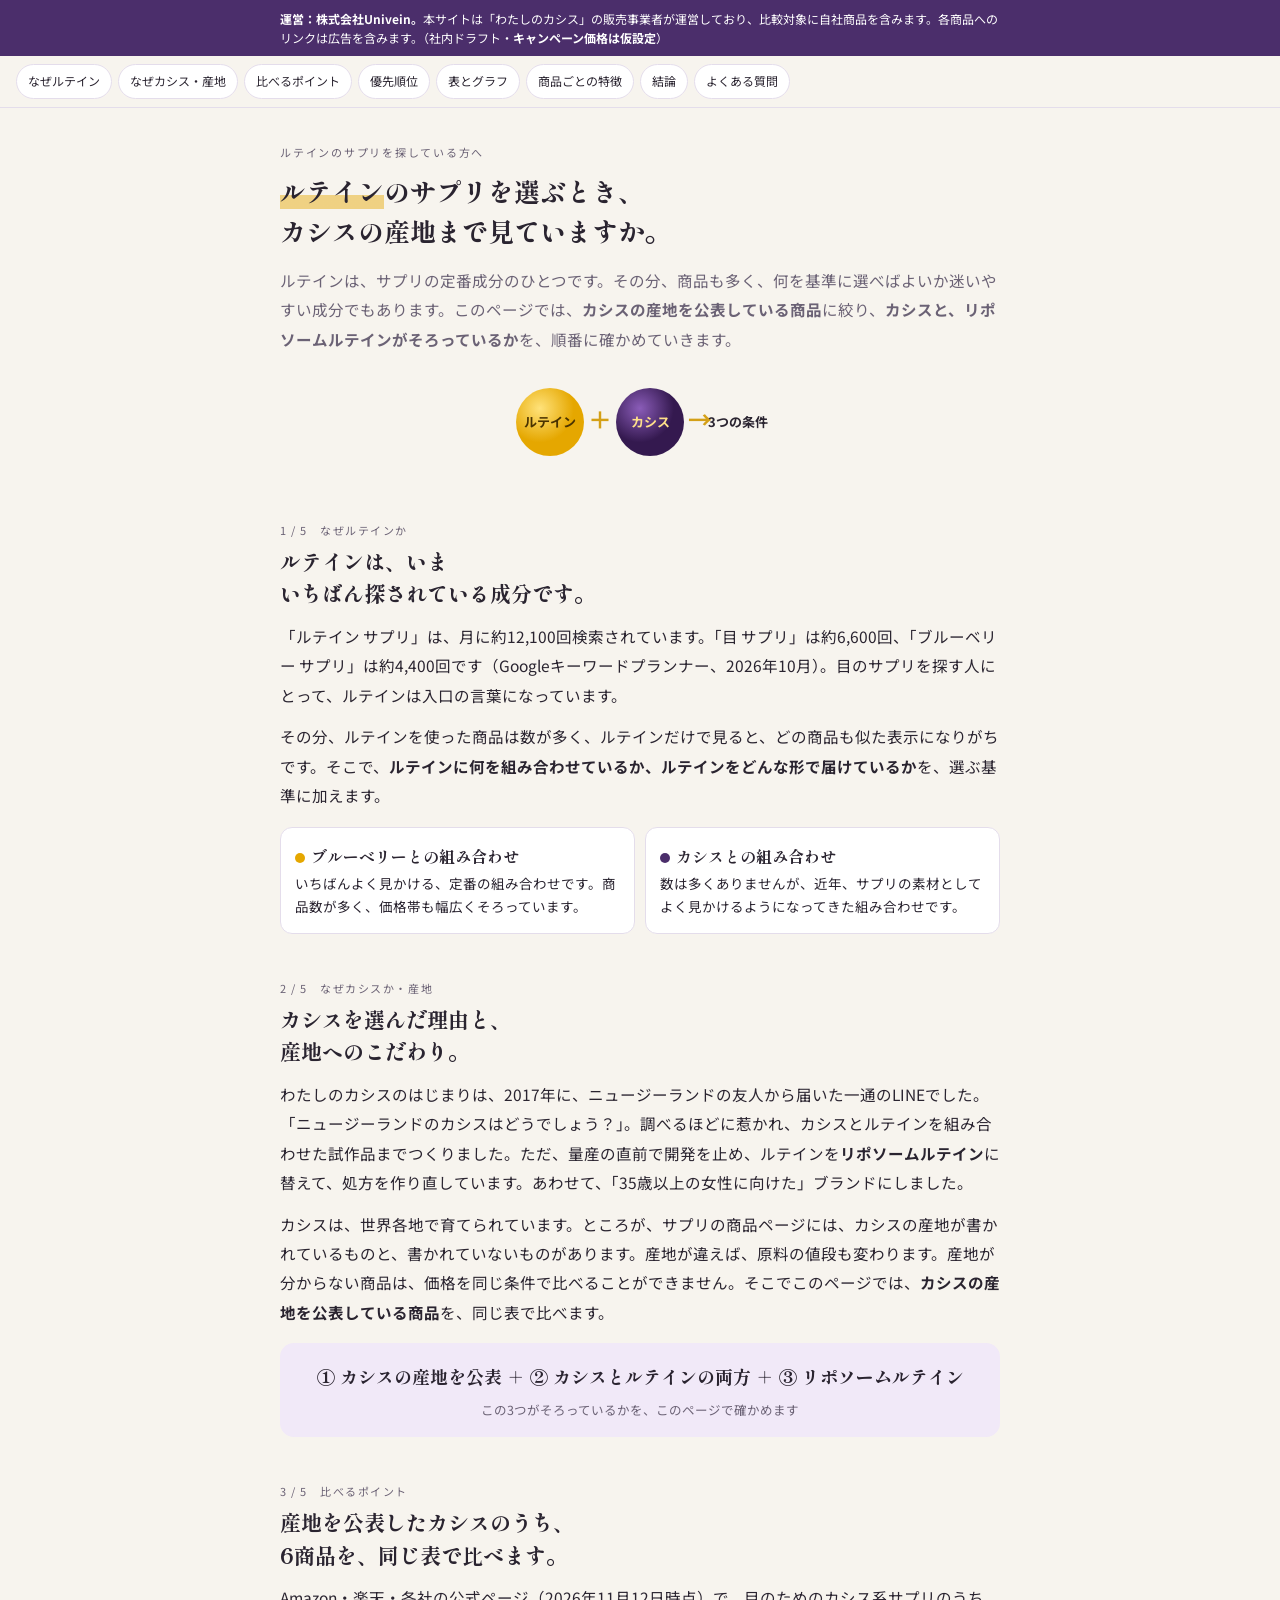
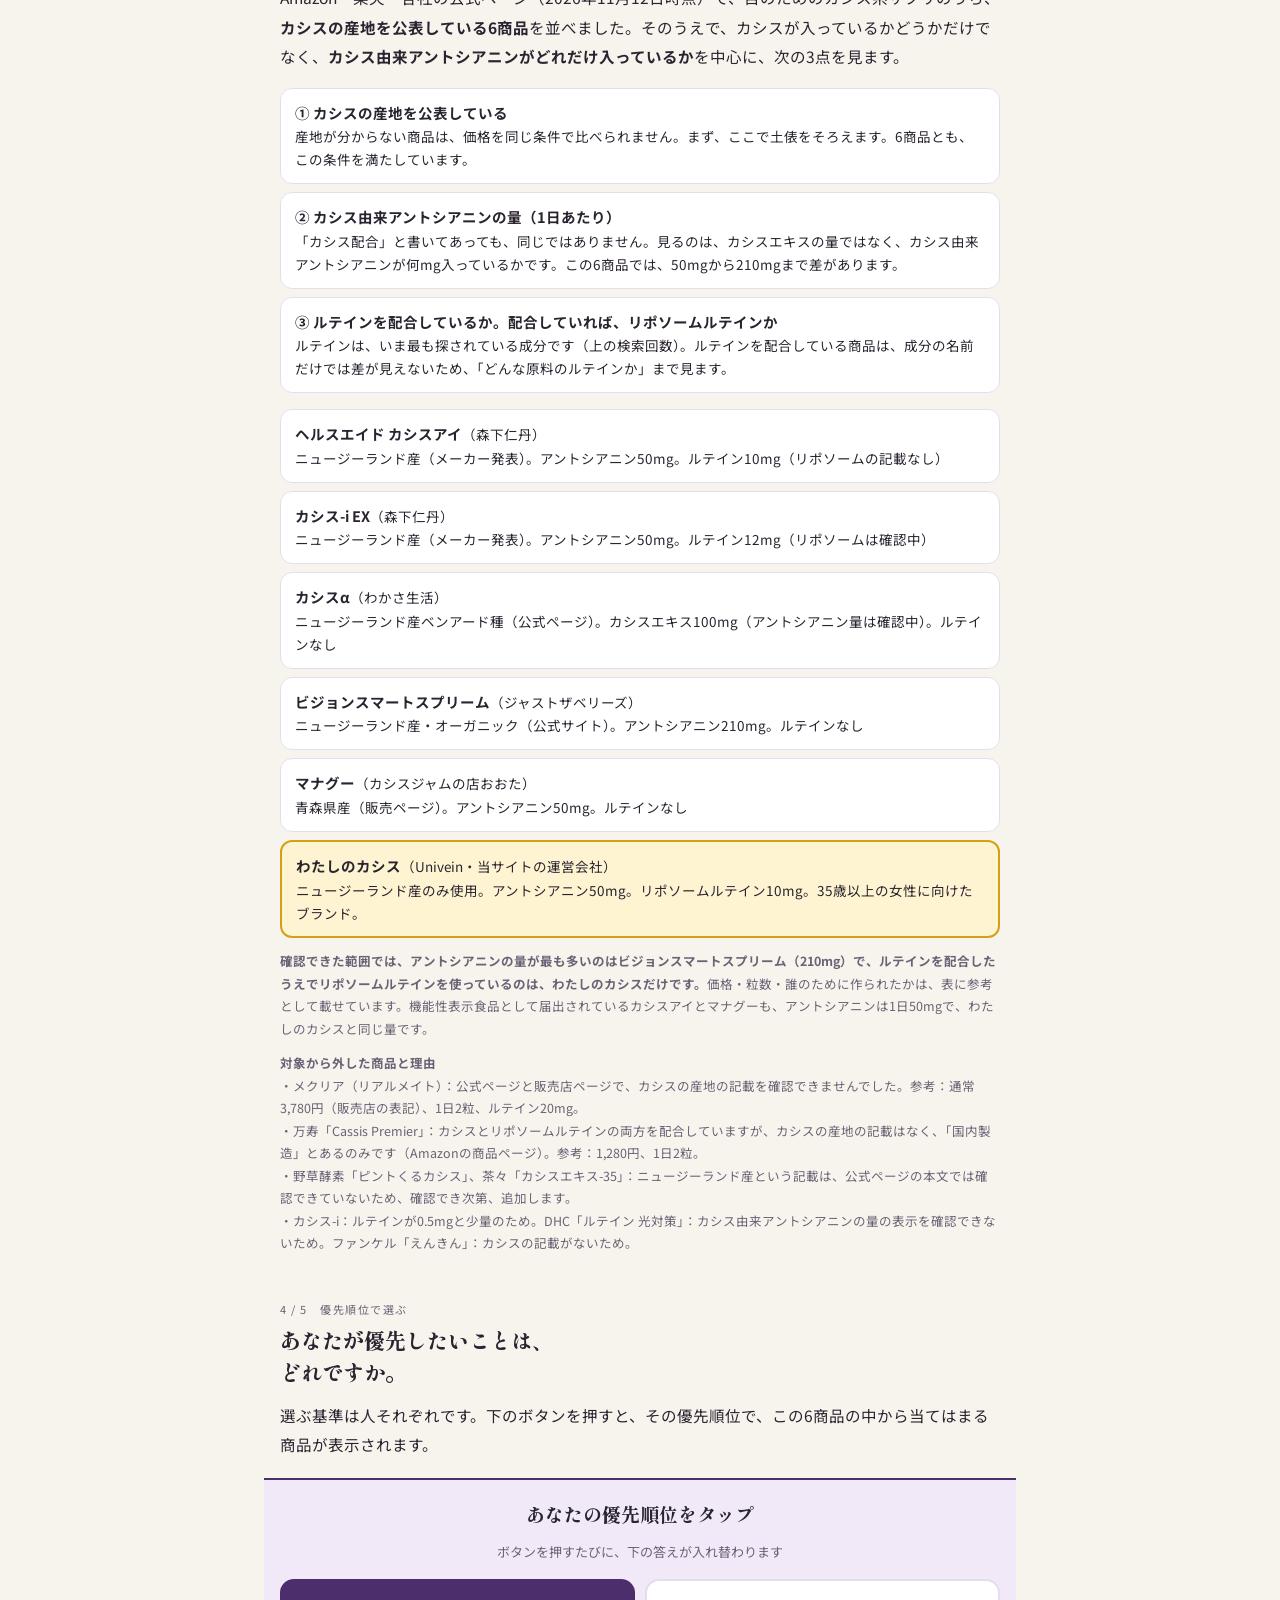
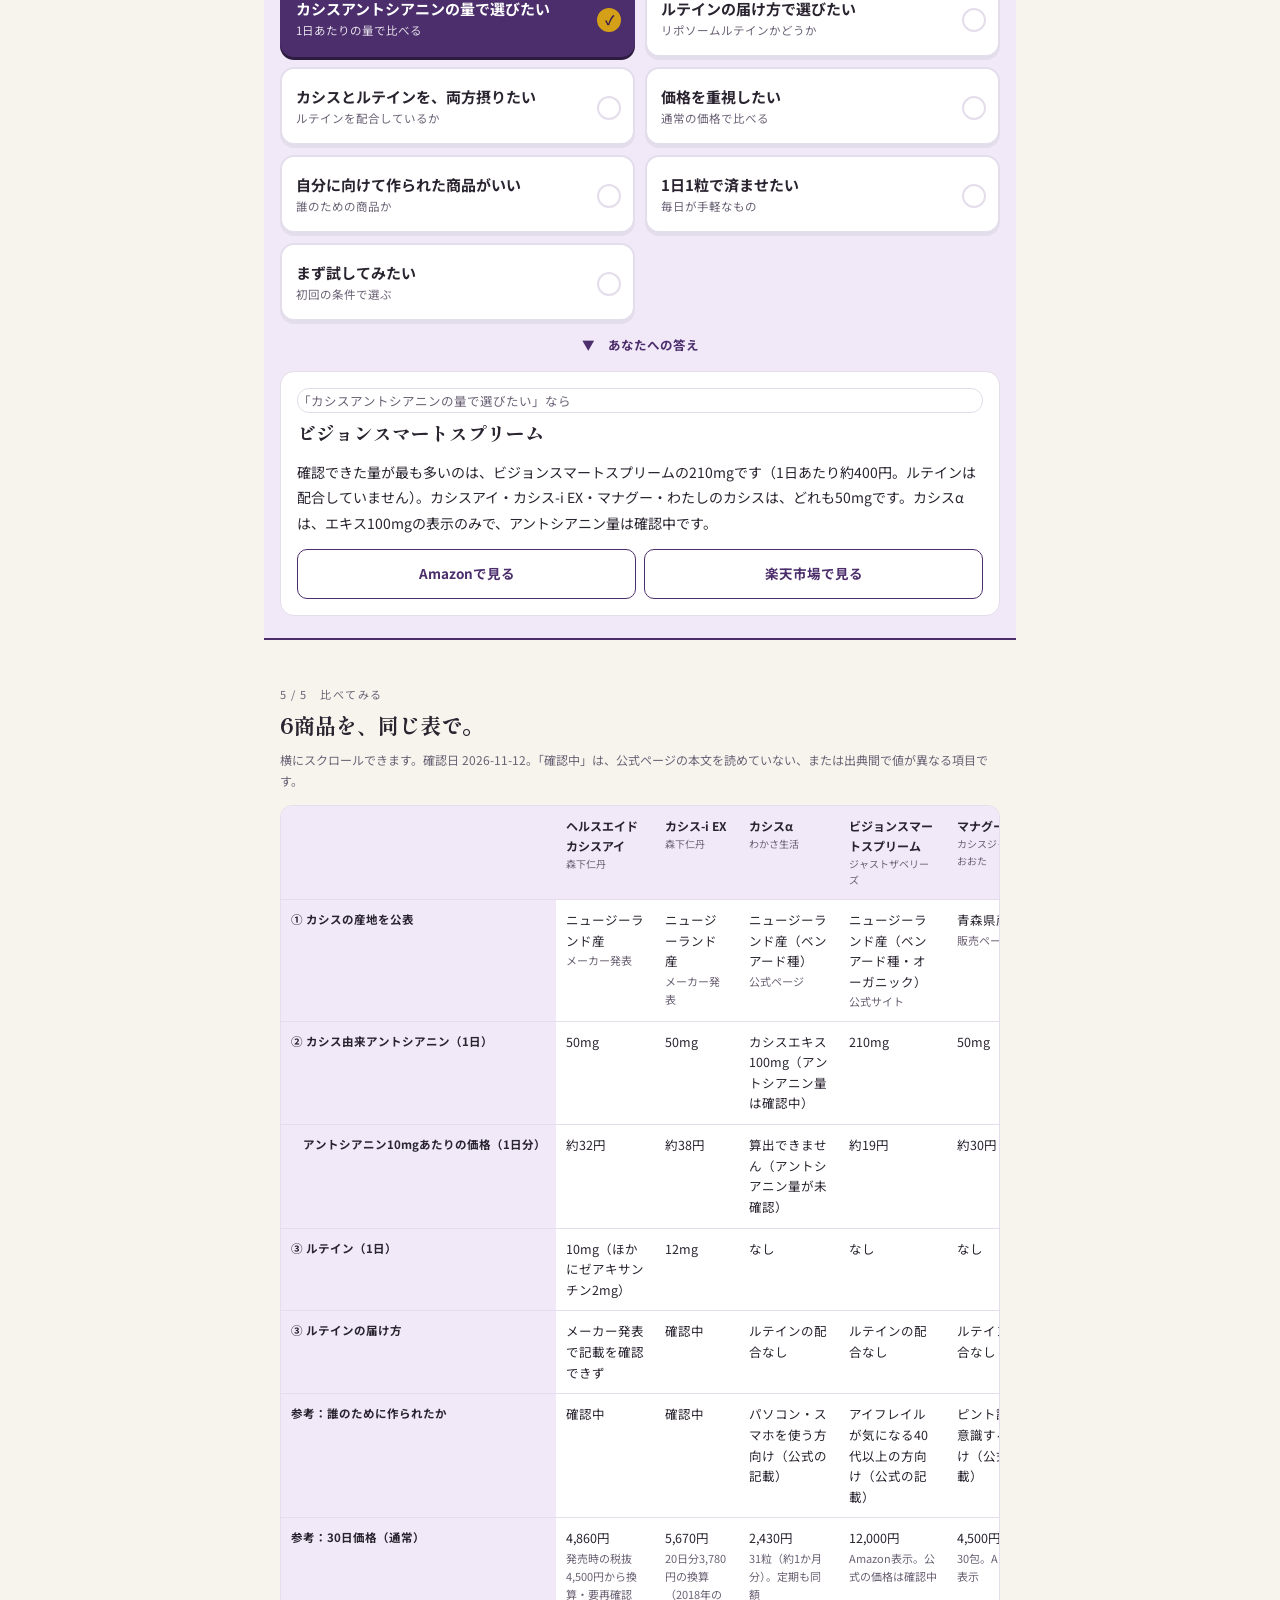
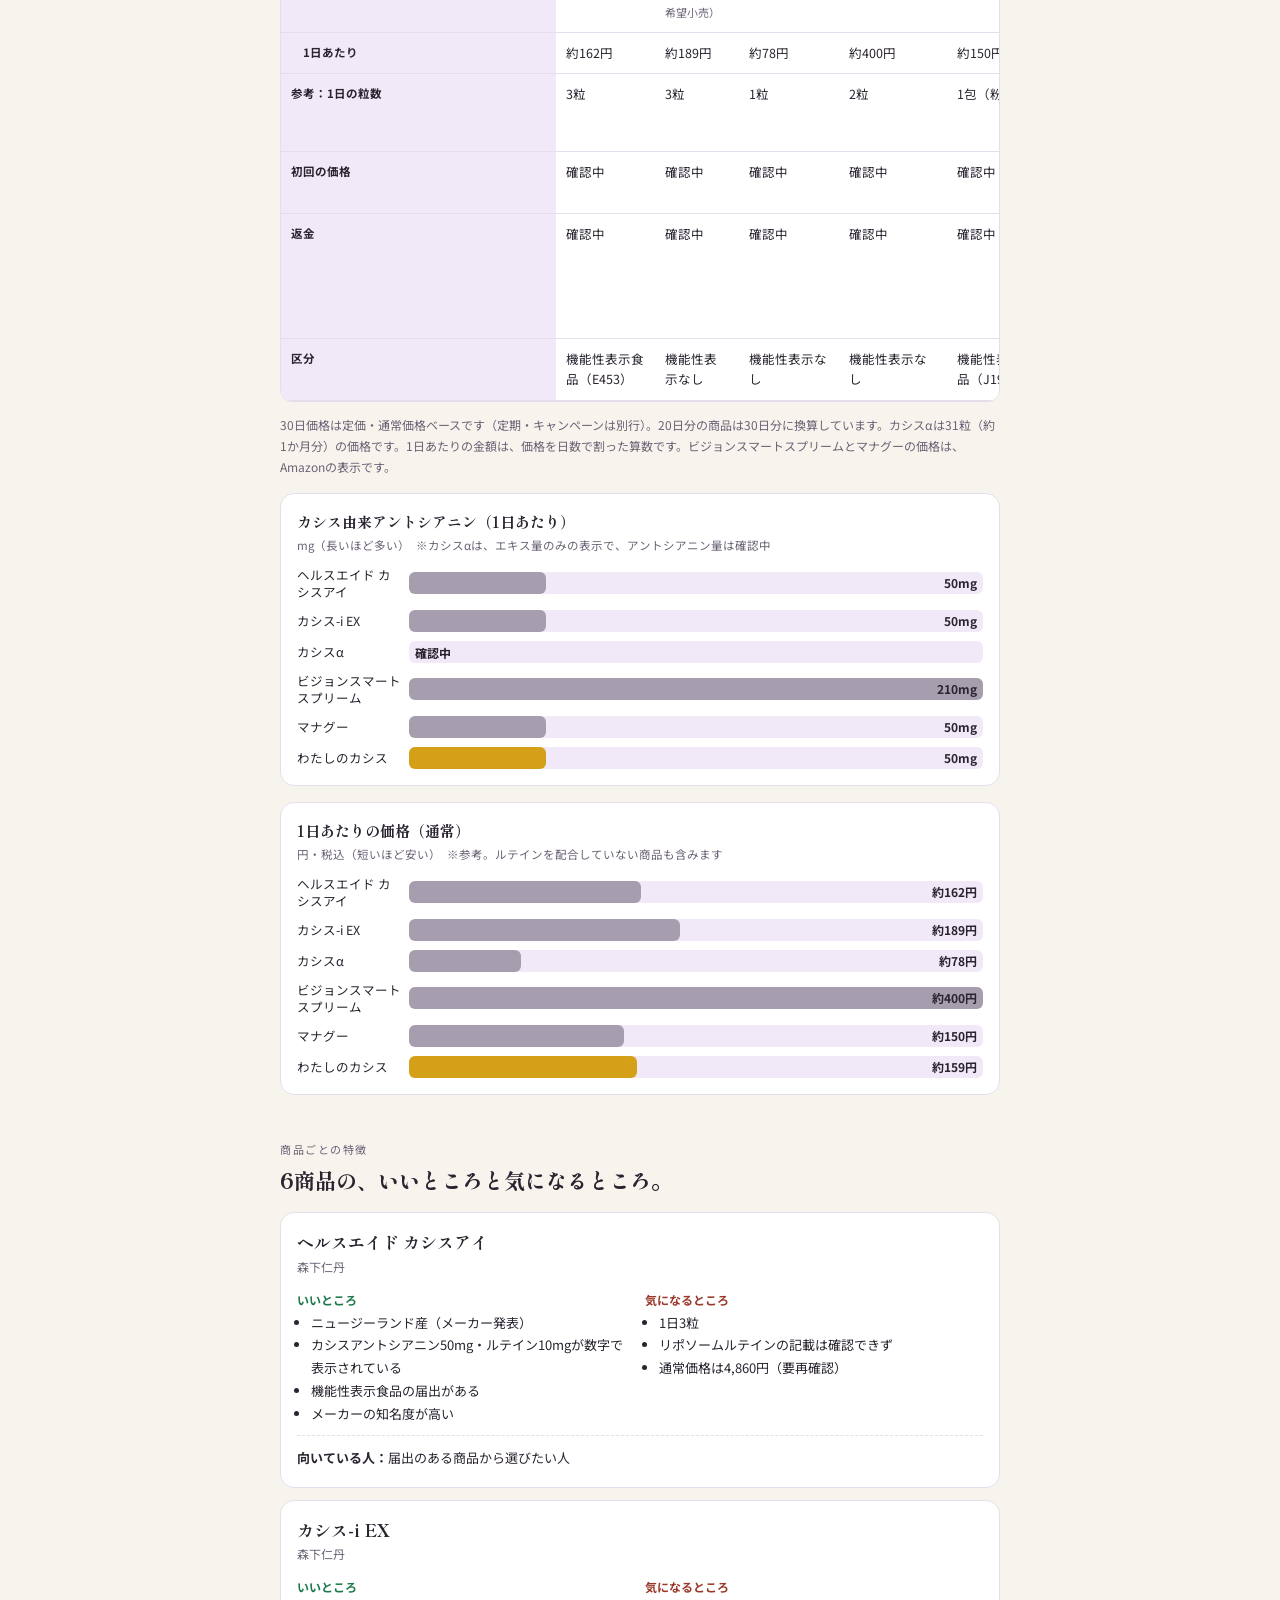
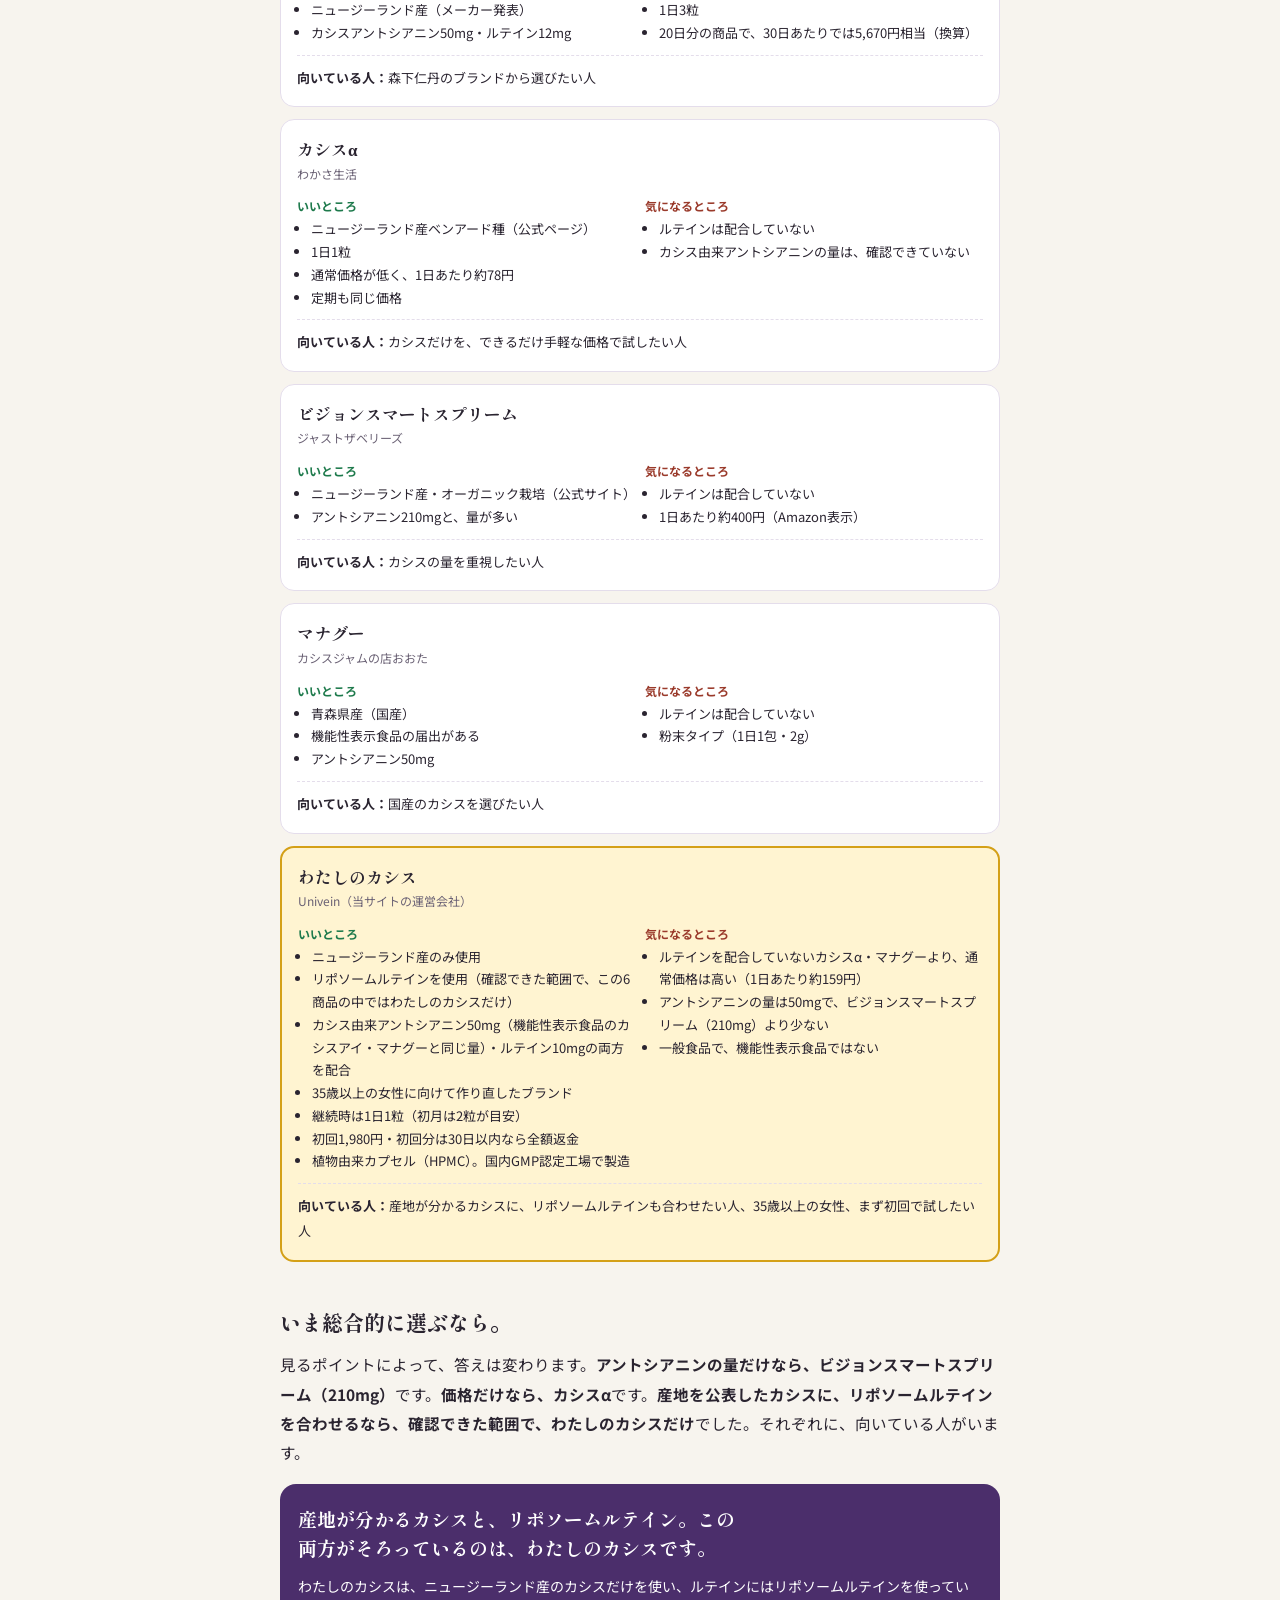
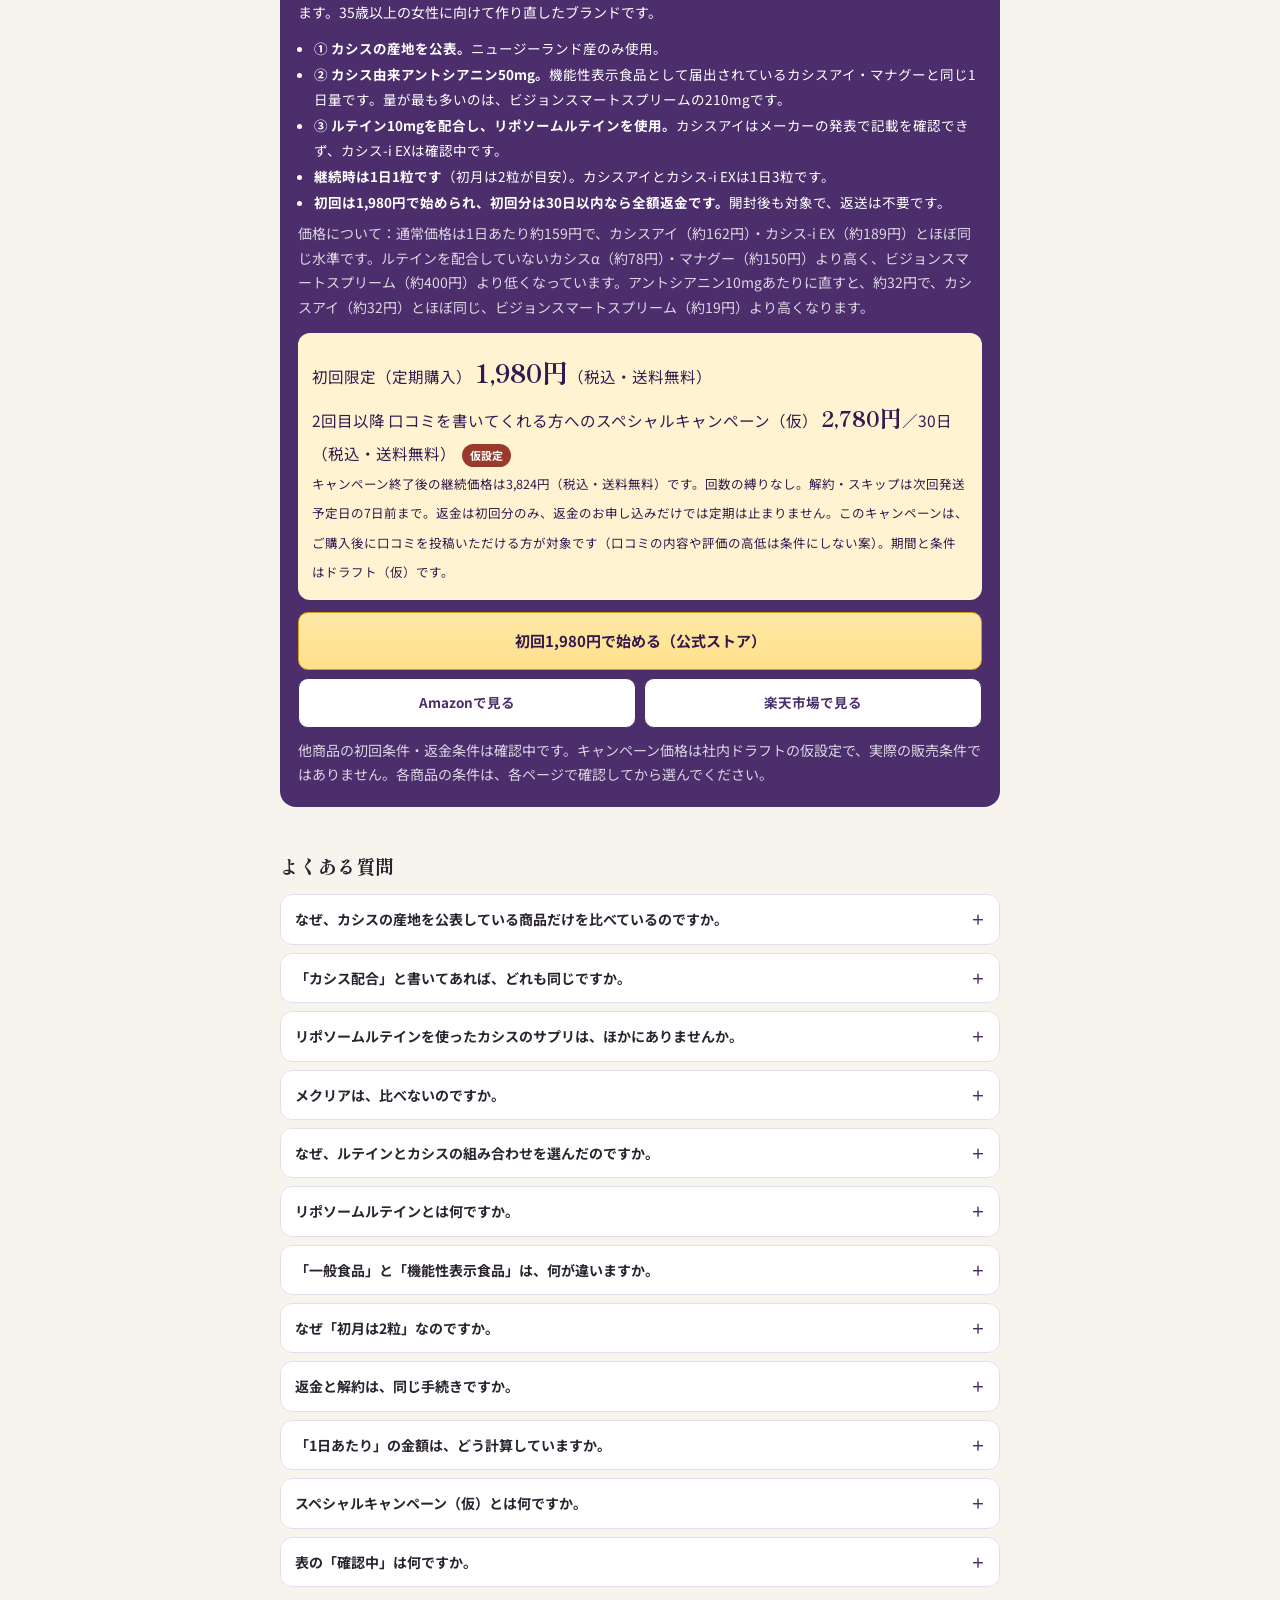
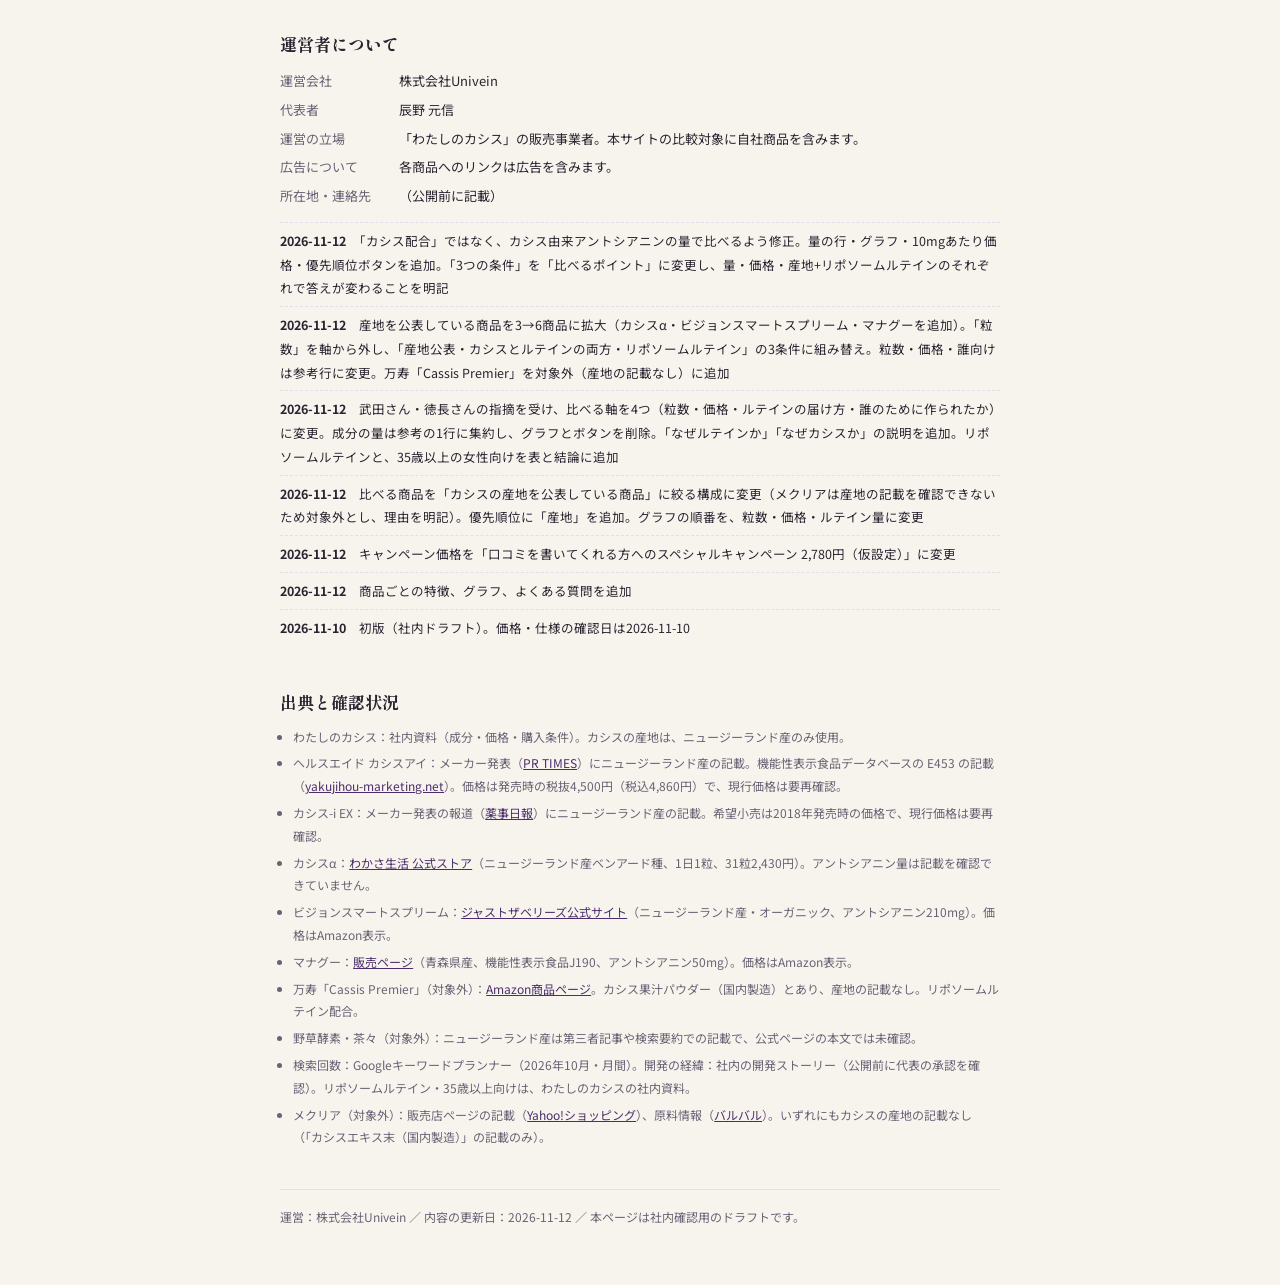
==== commit 7a31b3ed: "compare: カシス由来アントシアニンの量で比較する行・グラフ・ボタンを追加" ====
--- a/compare.html
+++ b/compare.html
@@ -140,7 +140,7 @@
 <body>
 <div class="disclose"><div class="wrap"><b>運営：株式会社Univein。</b>本サイトは「わたしのカシス」の販売事業者が運営しており、比較対象に自社商品を含みます。各商品へのリンクは広告を含みます。（社内ドラフト・<b>キャンペーン価格は仮設定</b>）</div></div>
 
-<nav class="nav" aria-label="ページ内の移動"><a href="#s1">なぜルテイン</a><a href="#s2">なぜカシス・産地</a><a href="#s3">3つの条件</a><a href="#s4">優先順位</a><a href="#s5">表とグラフ</a><a href="#s7">商品ごとの特徴</a><a href="#s6">結論</a><a href="#faq">よくある質問</a></nav>
+<nav class="nav" aria-label="ページ内の移動"><a href="#s1">なぜルテイン</a><a href="#s2">なぜカシス・産地</a><a href="#s3">比べるポイント</a><a href="#s4">優先順位</a><a href="#s5">表とグラフ</a><a href="#s7">商品ごとの特徴</a><a href="#s6">結論</a><a href="#faq">よくある質問</a></nav>
 <div class="wrap">
 <header class="hero">
   <div class="eyebrow">ルテインのサプリを探している方へ</div>
@@ -169,23 +169,23 @@
 </section>
 
 <section class="step" aria-labelledby="s3">
-  <div class="stepno">3 / 5　3つの条件</div>
-  <h2 id="s3">産地を公表したカシスのうち、<br>6商品を、3つの条件で確かめます。</h2>
-  <p>Amazon・楽天・各社の公式ページ（2026年11月12日時点）で、目のためのカシス系サプリのうち、<b>カシスの産地を公表している6商品</b>を並べました。そして、次の3つの条件に当てはまるかを確かめます。</p>
+  <div class="stepno">3 / 5　比べるポイント</div>
+  <h2 id="s3">産地を公表したカシスのうち、<br>6商品を、同じ表で比べます。</h2>
+  <p>Amazon・楽天・各社の公式ページ（2026年11月12日時点）で、目のためのカシス系サプリのうち、<b>カシスの産地を公表している6商品</b>を並べました。そのうえで、カシスが入っているかどうかだけでなく、<b>カシス由来アントシアニンがどれだけ入っているか</b>を中心に、次の3点を見ます。</p>
   <div class="cards4">
     <div class="pc"><b>① カシスの産地を公表している</b><br>産地が分からない商品は、価格を同じ条件で比べられません。まず、ここで土俵をそろえます。6商品とも、この条件を満たしています。</div>
-    <div class="pc"><b>② カシスと、ルテインの両方を配合している</b><br>ルテインは、いま最も探されている成分です（上の検索回数）。そのうえで、カシス由来アントシアニンも一緒に摂りたい人に向けた条件です。</div>
-    <div class="pc"><b>③ ルテインが、リポソームルテインである</b><br>ルテインは多くの商品に入っているため、成分の名前だけでは差が見えません。そこで、「どんな原料のルテインか」を見ます。</div>
+    <div class="pc"><b>② カシス由来アントシアニンの量（1日あたり）</b><br>「カシス配合」と書いてあっても、同じではありません。見るのは、カシスエキスの量ではなく、カシス由来アントシアニンが何mg入っているかです。この6商品では、50mgから210mgまで差があります。</div>
+    <div class="pc"><b>③ ルテインを配合しているか。配合していれば、リポソームルテインか</b><br>ルテインは、いま最も探されている成分です（上の検索回数）。ルテインを配合している商品は、成分の名前だけでは差が見えないため、「どんな原料のルテインか」まで見ます。</div>
   </div>
   <div class="cards4">
-    <div class="pc"><b>ヘルスエイド カシスアイ</b>（森下仁丹）<br>ニュージーランド産（メーカー発表）。①○ ②○ ③記載なし</div>
-    <div class="pc"><b>カシス-i EX</b>（森下仁丹）<br>ニュージーランド産（メーカー発表）。①○ ②○ ③確認中</div>
-    <div class="pc"><b>カシスα</b>（わかさ生活）<br>ニュージーランド産ベンアード種（公式ページ）。①○ ②ルテインなし</div>
-    <div class="pc"><b>ビジョンスマートスプリーム</b>（ジャストザベリーズ）<br>ニュージーランド産・オーガニック（公式サイト）。①○ ②ルテインなし</div>
-    <div class="pc"><b>マナグー</b>（カシスジャムの店おおた）<br>青森県産（販売ページ）。①○ ②ルテインなし</div>
-    <div class="pc me"><b>わたしのカシス</b>（Univein・当サイトの運営会社）<br>ニュージーランド産のみ使用。①○ ②○ ③○（すべて○）。35歳以上の女性に向けたブランド。</div>
-  </div>
-  <p class="excl"><b>確認できた範囲で、①②③がそろうのは、わたしのカシスだけです。</b>価格・粒数・誰のために作られたかは、条件ではなく、選ぶときの参考として、表に載せています。</p>
+    <div class="pc"><b>ヘルスエイド カシスアイ</b>（森下仁丹）<br>ニュージーランド産（メーカー発表）。アントシアニン50mg。ルテイン10mg（リポソームの記載なし）</div>
+    <div class="pc"><b>カシス-i EX</b>（森下仁丹）<br>ニュージーランド産（メーカー発表）。アントシアニン50mg。ルテイン12mg（リポソームは確認中）</div>
+    <div class="pc"><b>カシスα</b>（わかさ生活）<br>ニュージーランド産ベンアード種（公式ページ）。カシスエキス100mg（アントシアニン量は確認中）。ルテインなし</div>
+    <div class="pc"><b>ビジョンスマートスプリーム</b>（ジャストザベリーズ）<br>ニュージーランド産・オーガニック（公式サイト）。アントシアニン210mg。ルテインなし</div>
+    <div class="pc"><b>マナグー</b>（カシスジャムの店おおた）<br>青森県産（販売ページ）。アントシアニン50mg。ルテインなし</div>
+    <div class="pc me"><b>わたしのカシス</b>（Univein・当サイトの運営会社）<br>ニュージーランド産のみ使用。アントシアニン50mg。リポソームルテイン10mg。35歳以上の女性に向けたブランド。</div>
+  </div>
+  <p class="excl"><b>確認できた範囲では、アントシアニンの量が最も多いのはビジョンスマートスプリーム（210mg）で、ルテインを配合したうえでリポソームルテインを使っているのは、わたしのカシスだけです。</b>価格・粒数・誰のために作られたかは、表に参考として載せています。機能性表示食品として届出されているカシスアイとマナグーも、アントシアニンは1日50mgで、わたしのカシスと同じ量です。</p>
   <p class="excl"><b>対象から外した商品と理由</b><br>
   ・メクリア（リアルメイト）：公式ページと販売店ページで、カシスの産地の記載を確認できませんでした。参考：通常3,780円（販売店の表記）、1日2粒、ルテイン20mg。<br>
   ・万寿「Cassis Premier」：カシスとリポソームルテインの両方を配合していますが、カシスの産地の記載はなく、「国内製造」とあるのみです（Amazonの商品ページ）。参考：1,280円、1日2粒。<br>
@@ -213,6 +213,7 @@
   <div class="scroller"><table id="tbl"></table></div>
   <p class="note">30日価格は定価・通常価格ベースです（定期・キャンペーンは別行）。20日分の商品は30日分に換算しています。カシスαは31粒（約1か月分）の価格です。1日あたりの金額は、価格を日数で割った算数です。ビジョンスマートスプリームとマナグーの価格は、Amazonの表示です。</p>
 
+  <div class="chart"><h3>カシス由来アントシアニン（1日あたり）</h3><div class="u">mg（長いほど多い）　※カシスαは、エキス量のみの表示で、アントシアニン量は確認中</div><div id="c-a"></div></div>
   <div class="chart"><h3>1日あたりの価格（通常）</h3><div class="u">円・税込（短いほど安い）　※参考。ルテインを配合していない商品も含みます</div><div id="c-p"></div></div>
 </section>
 
@@ -224,19 +225,19 @@
 
 <section class="step" aria-labelledby="s6">
   <h2 id="s6">いま総合的に選ぶなら。</h2>
-  <p>産地を公表しているカシスのうち、<b>カシスとリポソームルテインの両方を配合しているのは、確認できた範囲で、わたしのカシスだけ</b>でした。価格だけで見ると、ルテインを配合していない商品のほうが低い場合があります。それぞれに、向いている人がいます。</p>
+  <p>見るポイントによって、答えは変わります。<b>アントシアニンの量だけなら、ビジョンスマートスプリーム（210mg）</b>です。<b>価格だけなら、カシスα</b>です。<b>産地を公表したカシスに、リポソームルテインを合わせるなら、確認できた範囲で、わたしのカシスだけ</b>でした。それぞれに、向いている人がいます。</p>
 
   <div class="final">
     <h3>産地が分かるカシスと、リポソームルテイン。この両方がそろっているのは、わたしのカシスです。</h3>
     <p>わたしのカシスは、ニュージーランド産のカシスだけを使い、ルテインにはリポソームルテインを使っています。35歳以上の女性に向けて作り直したブランドです。</p>
     <ul>
       <li><b>① カシスの産地を公表。</b>ニュージーランド産のみ使用。</li>
-      <li><b>② カシス由来アントシアニン50mgと、ルテイン10mgの両方を配合。</b></li>
-      <li><b>③ ルテインは、リポソームルテイン。</b>カシスアイはメーカーの発表で記載を確認できず、カシス-i EXは確認中です。</li>
+      <li><b>② カシス由来アントシアニン50mg。</b>機能性表示食品として届出されているカシスアイ・マナグーと同じ1日量です。量が最も多いのは、ビジョンスマートスプリームの210mgです。</li>
+      <li><b>③ ルテイン10mgを配合し、リポソームルテインを使用。</b>カシスアイはメーカーの発表で記載を確認できず、カシス-i EXは確認中です。</li>
       <li><b>継続時は1日1粒です</b>（初月は2粒が目安）。カシスアイとカシス-i EXは1日3粒です。</li>
       <li><b>初回は1,980円で始められ、初回分は30日以内なら全額返金です。</b>開封後も対象で、返送は不要です。</li>
     </ul>
-    <p class="note" style="margin-top:6px">価格について：通常価格は1日あたり約159円で、カシスアイ（約162円）・カシス-i EX（約189円）とほぼ同じ水準です。ルテインを配合していないカシスα（約78円）・マナグー（約150円）より高く、ビジョンスマートスプリーム（約400円）より低くなっています。</p>
+    <p class="note" style="margin-top:6px">価格について：通常価格は1日あたり約159円で、カシスアイ（約162円）・カシス-i EX（約189円）とほぼ同じ水準です。ルテインを配合していないカシスα（約78円）・マナグー（約150円）より高く、ビジョンスマートスプリーム（約400円）より低くなっています。アントシアニン10mgあたりに直すと、約32円で、カシスアイ（約32円）とほぼ同じ、ビジョンスマートスプリーム（約19円）より高くなります。</p>
     <div class="offer">初回限定（定期購入） <b>1,980円</b>（税込・送料無料）<br>2回目以降 口コミを書いてくれる方へのスペシャルキャンペーン（仮） <b style="font-size:22px">2,780円</b>／30日（税込・送料無料）<span class="ribbon">仮設定</span><br><span style="font-size:12.5px">キャンペーン終了後の継続価格は3,824円（税込・送料無料）です。回数の縛りなし。解約・スキップは次回発送予定日の7日前まで。返金は初回分のみ、返金のお申し込みだけでは定期は止まりません。このキャンペーンは、ご購入後に口コミを投稿いただける方が対象です（口コミの内容や評価の高低は条件にしない案）。期間と条件はドラフト（仮）です。</span></div>
     <div class="btns"><a class="btn main" id="official" href="https://www.l-o-e.jp/collections/all" target="_blank" rel="noopener">初回1,980円で始める（公式ストア）</a>
     <a class="btn" target="_blank" rel="noopener sponsored" href="https://www.amazon.co.jp/s?k=%E3%82%8F%E3%81%9F%E3%81%97%E3%81%AE%E3%82%AB%E3%82%B7%E3%82%B9">Amazonで見る</a><a class="btn" target="_blank" rel="noopener sponsored" href="https://search.rakuten.co.jp/search/mall/%E3%82%8F%E3%81%9F%E3%81%97%E3%81%AE%E3%82%AB%E3%82%B7%E3%82%B9/">楽天市場で見る</a></div>
@@ -252,7 +253,7 @@
 <section class="step" aria-labelledby="co">
   <h2 id="co" style="font-size:17px">運営者について</h2>
   <dl class="co"><dt>運営会社</dt><dd>株式会社Univein</dd><dt>代表者</dt><dd>辰野 元信</dd><dt>運営の立場</dt><dd>「わたしのカシス」の販売事業者。本サイトの比較対象に自社商品を含みます。</dd><dt>広告について</dt><dd>各商品へのリンクは広告を含みます。</dd><dt>所在地・連絡先</dt><dd>（公開前に記載）</dd></dl>
-  <ul class="log"><li><b>2026-11-12</b>　産地を公表している商品を3→6商品に拡大（カシスα・ビジョンスマートスプリーム・マナグーを追加）。「粒数」を軸から外し、「産地公表・カシスとルテインの両方・リポソームルテイン」の3条件に組み替え。粒数・価格・誰向けは参考行に変更。万寿「Cassis Premier」を対象外（産地の記載なし）に追加</li><li><b>2026-11-12</b>　武田さん・徳長さんの指摘を受け、比べる軸を4つ（粒数・価格・ルテインの届け方・誰のために作られたか）に変更。成分の量は参考の1行に集約し、グラフとボタンを削除。「なぜルテインか」「なぜカシスか」の説明を追加。リポソームルテインと、35歳以上の女性向けを表と結論に追加</li><li><b>2026-11-12</b>　比べる商品を「カシスの産地を公表している商品」に絞る構成に変更（メクリアは産地の記載を確認できないため対象外とし、理由を明記）。優先順位に「産地」を追加。グラフの順番を、粒数・価格・ルテイン量に変更</li><li><b>2026-11-12</b>　キャンペーン価格を「口コミを書いてくれる方へのスペシャルキャンペーン 2,780円（仮設定）」に変更</li><li><b>2026-11-12</b>　商品ごとの特徴、グラフ、よくある質問を追加</li><li><b>2026-11-10</b>　初版（社内ドラフト）。価格・仕様の確認日は2026-11-10</li></ul>
+  <ul class="log"><li><b>2026-11-12</b>　「カシス配合」ではなく、カシス由来アントシアニンの量で比べるよう修正。量の行・グラフ・10mgあたり価格・優先順位ボタンを追加。「3つの条件」を「比べるポイント」に変更し、量・価格・産地+リポソームルテインのそれぞれで答えが変わることを明記</li><li><b>2026-11-12</b>　産地を公表している商品を3→6商品に拡大（カシスα・ビジョンスマートスプリーム・マナグーを追加）。「粒数」を軸から外し、「産地公表・カシスとルテインの両方・リポソームルテイン」の3条件に組み替え。粒数・価格・誰向けは参考行に変更。万寿「Cassis Premier」を対象外（産地の記載なし）に追加</li><li><b>2026-11-12</b>　武田さん・徳長さんの指摘を受け、比べる軸を4つ（粒数・価格・ルテインの届け方・誰のために作られたか）に変更。成分の量は参考の1行に集約し、グラフとボタンを削除。「なぜルテインか」「なぜカシスか」の説明を追加。リポソームルテインと、35歳以上の女性向けを表と結論に追加</li><li><b>2026-11-12</b>　比べる商品を「カシスの産地を公表している商品」に絞る構成に変更（メクリアは産地の記載を確認できないため対象外とし、理由を明記）。優先順位に「産地」を追加。グラフの順番を、粒数・価格・ルテイン量に変更</li><li><b>2026-11-12</b>　キャンペーン価格を「口コミを書いてくれる方へのスペシャルキャンペーン 2,780円（仮設定）」に変更</li><li><b>2026-11-12</b>　商品ごとの特徴、グラフ、よくある質問を追加</li><li><b>2026-11-10</b>　初版（社内ドラフト）。価格・仕様の確認日は2026-11-10</li></ul>
 </section>
 
 <section class="step" aria-labelledby="h-src">
@@ -276,14 +277,15 @@
 
 <script>
 var P=[
- {id:'eye',name:'ヘルスエイド カシスアイ',maker:'森下仁丹',cat:'機能性表示食品（E453）',org:'ニュージーランド産',orgn:'メーカー発表',per:'3粒',ac:'50mg',lu:'10mg（ほかにゼアキサンチン2mg）',who:'確認中',lipo:'メーカー発表で記載を確認できず',p30:'4,860円',p30n:'発売時の税抜4,500円から換算・要再確認',day:'約162円',first:'確認中',ret:'確認中',q:'ヘルスエイド カシスアイ',dn:162},
- {id:'ex',name:'カシス-i EX',maker:'森下仁丹',cat:'機能性表示なし',org:'ニュージーランド産',orgn:'メーカー発表',per:'3粒',ac:'50mg',lu:'12mg',who:'確認中',lipo:'確認中',p30:'5,670円',p30n:'20日分3,780円の換算（2018年の希望小売）',day:'約189円',first:'確認中',ret:'確認中',q:'カシス-i EX',dn:189},
- {id:'alpha',name:'カシスα',maker:'わかさ生活',cat:'機能性表示なし',org:'ニュージーランド産（ベンアード種）',orgn:'公式ページ',per:'1粒',ac:'カシスエキス100mg（アントシアニン量は確認中）',lu:'なし',who:'パソコン・スマホを使う方向け（公式の記載）',lipo:'ルテインの配合なし',p30:'2,430円',p30n:'31粒（約1か月分）。定期も同額',day:'約78円',first:'確認中',ret:'確認中',q:'わかさ生活 カシスα',dn:78},
- {id:'vs',name:'ビジョンスマートスプリーム',maker:'ジャストザベリーズ',cat:'機能性表示なし',org:'ニュージーランド産（ベンアード種・オーガニック）',orgn:'公式サイト',per:'2粒',ac:'210mg',lu:'なし',who:'アイフレイルが気になる40代以上の方向け（公式の記載）',lipo:'ルテインの配合なし',p30:'12,000円',p30n:'Amazon表示。公式の価格は確認中',day:'約400円',first:'確認中',ret:'確認中',q:'ビジョンスマートスプリーム',dn:400},
- {id:'managu',name:'マナグー',maker:'カシスジャムの店おおた',cat:'機能性表示食品（J190）',org:'青森県産',orgn:'販売ページ',per:'1包（粉末2g）',ac:'50mg',lu:'なし',who:'ピント調節を意識する方向け（公式の記載）',lipo:'ルテインの配合なし',p30:'4,500円',p30n:'30包。Amazon表示',day:'約150円',first:'確認中',ret:'確認中',q:'マナグー カシス',dn:150},
- {id:'me',name:'わたしのカシス',maker:'Univein',cat:'一般食品',org:'ニュージーランド産のみ',orgn:'',per:'1粒',pern:'継続時。初月は2粒が目安',ac:'50mg',lu:'10mg',who:'35歳以上の女性に向けたブランド',lipo:'リポソームルテイン',p30:'4,780円',p30n:'定価',day:'約159円',first:'1,980円（税込・送料無料）',ret:'初回分は到着後30日以内なら全額返金（開封後可・返送不要）',q:'わたしのカシス',me:true,dn:159}
+ {id:'eye',an:50,acp:'約32円',name:'ヘルスエイド カシスアイ',maker:'森下仁丹',cat:'機能性表示食品（E453）',org:'ニュージーランド産',orgn:'メーカー発表',per:'3粒',ac:'50mg',lu:'10mg（ほかにゼアキサンチン2mg）',who:'確認中',lipo:'メーカー発表で記載を確認できず',p30:'4,860円',p30n:'発売時の税抜4,500円から換算・要再確認',day:'約162円',first:'確認中',ret:'確認中',q:'ヘルスエイド カシスアイ',dn:162},
+ {id:'ex',an:50,acp:'約38円',name:'カシス-i EX',maker:'森下仁丹',cat:'機能性表示なし',org:'ニュージーランド産',orgn:'メーカー発表',per:'3粒',ac:'50mg',lu:'12mg',who:'確認中',lipo:'確認中',p30:'5,670円',p30n:'20日分3,780円の換算（2018年の希望小売）',day:'約189円',first:'確認中',ret:'確認中',q:'カシス-i EX',dn:189},
+ {id:'alpha',an:null,acp:'算出できません（アントシアニン量が未確認）',name:'カシスα',maker:'わかさ生活',cat:'機能性表示なし',org:'ニュージーランド産（ベンアード種）',orgn:'公式ページ',per:'1粒',ac:'カシスエキス100mg（アントシアニン量は確認中）',lu:'なし',who:'パソコン・スマホを使う方向け（公式の記載）',lipo:'ルテインの配合なし',p30:'2,430円',p30n:'31粒（約1か月分）。定期も同額',day:'約78円',first:'確認中',ret:'確認中',q:'わかさ生活 カシスα',dn:78},
+ {id:'vs',an:210,acp:'約19円',name:'ビジョンスマートスプリーム',maker:'ジャストザベリーズ',cat:'機能性表示なし',org:'ニュージーランド産（ベンアード種・オーガニック）',orgn:'公式サイト',per:'2粒',ac:'210mg',lu:'なし',who:'アイフレイルが気になる40代以上の方向け（公式の記載）',lipo:'ルテインの配合なし',p30:'12,000円',p30n:'Amazon表示。公式の価格は確認中',day:'約400円',first:'確認中',ret:'確認中',q:'ビジョンスマートスプリーム',dn:400},
+ {id:'managu',an:50,acp:'約30円',name:'マナグー',maker:'カシスジャムの店おおた',cat:'機能性表示食品（J190）',org:'青森県産',orgn:'販売ページ',per:'1包（粉末2g）',ac:'50mg',lu:'なし',who:'ピント調節を意識する方向け（公式の記載）',lipo:'ルテインの配合なし',p30:'4,500円',p30n:'30包。Amazon表示',day:'約150円',first:'確認中',ret:'確認中',q:'マナグー カシス',dn:150},
+ {id:'me',an:50,acp:'約32円',name:'わたしのカシス',maker:'Univein',cat:'一般食品',org:'ニュージーランド産のみ',orgn:'',per:'1粒',pern:'継続時。初月は2粒が目安',ac:'50mg',lu:'10mg',who:'35歳以上の女性に向けたブランド',lipo:'リポソームルテイン',p30:'4,780円',p30n:'定価',day:'約159円',first:'1,980円（税込・送料無料）',ret:'初回分は到着後30日以内なら全額返金（開封後可・返送不要）',q:'わたしのカシス',me:true,dn:159}
 ];
 var PRIO=[
+ {k:'amount',t:'カシスアントシアニンの量で選びたい',sub:'1日あたりの量で比べる',who:'ビジョンスマートスプリーム',whos:['ビジョンスマートスプリーム'],why:'確認できた量が最も多いのは、ビジョンスマートスプリームの210mgです（1日あたり約400円。ルテインは配合していません）。カシスアイ・カシス-i EX・マナグー・わたしのカシスは、どれも50mgです。カシスαは、エキス100mgの表示のみで、アントシアニン量は確認中です。'},
  {k:'lipo',t:'ルテインの届け方で選びたい',sub:'リポソームルテインかどうか',who:'わたしのカシス',why:'この6商品の中で、リポソームルテインを使っていると確認できたのは、わたしのカシスだけです。カシスアイは、メーカーの発表にリポソームの記載を確認できませんでした。カシス-i EXは確認中です。記載がないことは、使っていないことの証明ではないため、表では「確認中」などと並べています。',me:true},
  {k:'both',t:'カシスとルテインを、両方摂りたい',sub:'ルテインを配合しているか',who:'わたしのカシス・カシスアイ・カシス-i EX',whos:['わたしのカシス','ヘルスエイド カシスアイ','カシス-i EX'],why:'ルテインとカシス由来アントシアニンの両方を配合しているのは、この3商品です。カシスα、ビジョンスマートスプリーム、マナグーは、ルテインを配合していません。わたしのカシスは、そのうえでルテインがリポソームルテインです。'},
  {k:'price',t:'価格を重視したい',sub:'通常の価格で比べる',who:'カシスα',whos:['カシスα'],why:'1日あたりの通常価格が最も低いのは、カシスαです（約78円）。ただし、ルテインは配合していません。ルテインも一緒に摂りたい場合の中では、わたしのカシス（約159円）、カシスアイ（約162円）、カシス-i EX（約189円）の順です。'},
@@ -291,7 +293,7 @@
  {k:'one',t:'1日1粒で済ませたい',sub:'毎日が手軽なもの',who:'わたしのカシス・カシスα',whos:['わたしのカシス','カシスα'],why:'継続時に1日1粒なのは、この6商品では、わたしのカシス（初月は2粒が目安）とカシスαです。カシスαはルテインを配合していません。カシスアイとカシス-i EXは1日3粒です。'},
  {k:'try',t:'まず試してみたい',sub:'初回の条件で選ぶ',who:'わたしのカシス',why:'初回1,980円（税込・送料無料）で始められ、初回分は到着後30日以内なら全額返金（開封後可・返送不要）と明記しています。回数の縛りもありません。ほかの商品の初回条件は確認中です。',me:true}
 ];
-var cur='lipo';
+var cur='amount';
 function btns(q,me){var e=encodeURIComponent(q);return '<div class="btns">'+(me?'<a class="btn main" href="https://www.l-o-e.jp/collections/all" target="_blank" rel="noopener">初回1,980円で始める（公式ストア）</a>':'')+'<a class="btn" target="_blank" rel="noopener sponsored" href="https://www.amazon.co.jp/s?k='+e+'">Amazonで見る</a><a class="btn" target="_blank" rel="noopener sponsored" href="https://search.rakuten.co.jp/search/mall/'+e+'/">楽天市場で見る</a></div>'}
 function renderPrio(first){
  var pr=document.getElementById('prio');pr.innerHTML=PRIO.map(function(p){return '<button class="tile" aria-pressed="'+(cur===p.k)+'" data-k="'+p.k+'">'+p.t+'<small>'+p.sub+'</small></button>'}).join('');
@@ -303,13 +305,14 @@
  el.classList.remove('flash');if(first!==true){void el.offsetWidth;el.classList.add('flash')}
 }
 function renderTbl(){
- var rows=[['① カシスの産地を公表','org'],['② カシス由来アントシアニン（1日）','ac'],['② ルテイン（1日）','lu'],['③ ルテインの届け方','lipo'],['参考：誰のために作られたか','who'],['参考：30日価格（通常）','p30'],['　1日あたり','day'],['参考：1日の粒数','per'],['初回の価格','first'],['返金','ret'],['区分','cat']];
+ var rows=[['① カシスの産地を公表','org'],['② カシス由来アントシアニン（1日）','ac'],['　アントシアニン10mgあたりの価格（1日分）','acp'],['③ ルテイン（1日）','lu'],['③ ルテインの届け方','lipo'],['参考：誰のために作られたか','who'],['参考：30日価格（通常）','p30'],['　1日あたり','day'],['参考：1日の粒数','per'],['初回の価格','first'],['返金','ret'],['区分','cat']];
  var t='<thead><tr><th></th>'+P.map(function(p){return '<th class="'+(p.me?'me':'')+'">'+p.name+'<small style="font-weight:400;color:var(--muted);display:block">'+p.maker+'</small></th>'}).join('')+'</tr></thead><tbody>';
  rows.forEach(function(r){t+='<tr><th>'+r[0]+'</th>'+P.map(function(p){var note=r[1]==='per'&&p.pern?'<small>'+p.pern+'</small>':r[1]==='p30'?'<small>'+p.p30n+'</small>':r[1]==='org'&&p.orgn?'<small>'+p.orgn+'</small>':'';return '<td class="'+(p.me?'me':'')+'">'+p[r[1]]+note+'</td>'}).join('')+'</tr>'});
  document.getElementById('tbl').innerHTML=t+'</tbody>';
 }
 renderPrio(true);renderTbl();
-function bars(id,key,max,fmtv){var rows=P.map(function(p){var v=p[key];return '<div class="bar'+(p.me?' me':'')+'"><div class="nm">'+p.name+'</div><div class="tr"><div class="fl" style="width:'+Math.max(4,v/max*100)+'%"></div><span class="v">'+fmtv(v)+'</span></div></div>'}).join('');document.getElementById(id).innerHTML=rows}
+function bars(id,key,max,fmtv){var rows=P.map(function(p){var v=p[key];if(v==null){return '<div class="bar'+(p.me?' me':'')+'"><div class="nm">'+p.name+'</div><div class="tr"><div class="fl" style="width:0"></div><span class="v" style="position:static;margin-left:6px">確認中</span></div></div>'}return '<div class="bar'+(p.me?' me':'')+'"><div class="nm">'+p.name+'</div><div class="tr"><div class="fl" style="width:'+Math.max(4,v/max*100)+'%"></div><span class="v">'+fmtv(v)+'</span></div></div>'}).join('');document.getElementById(id).innerHTML=rows}
+bars('c-a','an',210,function(v){return v+'mg'});
 bars('c-p','dn',400,function(v){return '約'+v+'円'});
 var PF=[
  {n:'ヘルスエイド カシスアイ',mk:'森下仁丹',g:['ニュージーランド産（メーカー発表）','カシスアントシアニン50mg・ルテイン10mgが数字で表示されている','機能性表示食品の届出がある','メーカーの知名度が高い'],b:['1日3粒','リポソームルテインの記載は確認できず','通常価格は4,860円（要再確認）'],f:'届出のある商品から選びたい人'},
@@ -317,13 +320,14 @@
  {n:'カシスα',mk:'わかさ生活',g:['ニュージーランド産ベンアード種（公式ページ）','1日1粒','通常価格が低く、1日あたり約78円','定期も同じ価格'],b:['ルテインは配合していない','カシス由来アントシアニンの量は、確認できていない'],f:'カシスだけを、できるだけ手軽な価格で試したい人'},
  {n:'ビジョンスマートスプリーム',mk:'ジャストザベリーズ',g:['ニュージーランド産・オーガニック栽培（公式サイト）','アントシアニン210mgと、量が多い'],b:['ルテインは配合していない','1日あたり約400円（Amazon表示）'],f:'カシスの量を重視したい人'},
  {n:'マナグー',mk:'カシスジャムの店おおた',g:['青森県産（国産）','機能性表示食品の届出がある','アントシアニン50mg'],b:['ルテインは配合していない','粉末タイプ（1日1包・2g）'],f:'国産のカシスを選びたい人'},
- {n:'わたしのカシス',mk:'Univein（当サイトの運営会社）',me:true,g:['ニュージーランド産のみ使用','リポソームルテインを使用（確認できた範囲で、この6商品の中ではわたしのカシスだけ）','カシス由来アントシアニン50mg・ルテイン10mgの両方を配合','35歳以上の女性に向けて作り直したブランド','継続時は1日1粒（初月は2粒が目安）','初回1,980円・初回分は30日以内なら全額返金','植物由来カプセル（HPMC）。国内GMP認定工場で製造'],b:['ルテインを配合していないカシスα・マナグーより、通常価格は高い（1日あたり約159円）','一般食品で、機能性表示食品ではない'],f:'産地が分かるカシスに、リポソームルテインも合わせたい人、35歳以上の女性、まず初回で試したい人'}
+ {n:'わたしのカシス',mk:'Univein（当サイトの運営会社）',me:true,g:['ニュージーランド産のみ使用','リポソームルテインを使用（確認できた範囲で、この6商品の中ではわたしのカシスだけ）','カシス由来アントシアニン50mg（機能性表示食品のカシスアイ・マナグーと同じ量）・ルテイン10mgの両方を配合','35歳以上の女性に向けて作り直したブランド','継続時は1日1粒（初月は2粒が目安）','初回1,980円・初回分は30日以内なら全額返金','植物由来カプセル（HPMC）。国内GMP認定工場で製造'],b:['ルテインを配合していないカシスα・マナグーより、通常価格は高い（1日あたり約159円）','アントシアニンの量は50mgで、ビジョンスマートスプリーム（210mg）より少ない','一般食品で、機能性表示食品ではない'],f:'産地が分かるカシスに、リポソームルテインも合わせたい人、35歳以上の女性、まず初回で試したい人'}
 ];
 document.getElementById('prof').innerHTML=PF.map(function(p){return '<article class="pf'+(p.me?' me':'')+'"><h3>'+p.n+'</h3><div class="mk">'+p.mk+'</div><div class="cols"><div class="good"><b>いいところ</b><ul>'+p.g.map(function(x){return '<li>'+x+'</li>'}).join('')+'</ul></div><div class="bad"><b>気になるところ</b><ul>'+p.b.map(function(x){return '<li>'+x+'</li>'}).join('')+'</ul></div></div><div class="for"><b>向いている人：</b>'+p.f+'</div></article>'}).join('');
 var FQ=[
- ['なぜ、カシスの産地を公表している商品だけを比べているのですか。','カシスは産地によって、原料の値段が変わります。産地が分からない商品は、価格を同じ条件で比べることができません。そのため、このページでは、カシスの産地を公表している商品に絞っています。外した商品とその理由は、「3つの条件」の欄に載せています。'],
+ ['なぜ、カシスの産地を公表している商品だけを比べているのですか。','カシスは産地によって、原料の値段が変わります。産地が分からない商品は、価格を同じ条件で比べることができません。そのため、このページでは、カシスの産地を公表している商品に絞っています。外した商品とその理由は、「比べるポイント」の欄に載せています。'],
+ ['「カシス配合」と書いてあれば、どれも同じですか。','同じではありません。大事なのは、カシス由来アントシアニンが何mg入っているかです。「カシス300mg」のような表示は、カシスエキスの量で、アントシアニンの量とは別です。このページでは、アントシアニンの量（mg）が書かれている商品はその数字で、書かれていない商品は「確認中」として並べています。'],
  ['リポソームルテインを使ったカシスのサプリは、ほかにありませんか。','万寿「Cassis Premier」が、カシスとリポソームルテインの両方を配合しています。ただし、商品ページにカシスの産地の記載がなく（国内製造とあるのみ）、このページの比較からは外しています。産地を公表している商品の中で、リポソームルテインを使っていると確認できたのは、わたしのカシスだけです（2026年11月12日時点、Amazon・楽天・各社公式ページの確認の範囲）。'],
- ['メクリアは、比べないのですか。','公式ページと販売店ページで確認した範囲では、カシスの産地の記載がありませんでした。産地が分からないと、価格を同じ条件で比べられないため、このページの比較からは外しています。参考として、価格・粒数・ルテイン量は「3つの条件」の欄に載せています。'],
+ ['メクリアは、比べないのですか。','公式ページと販売店ページで確認した範囲では、カシスの産地の記載がありませんでした。産地が分からないと、価格を同じ条件で比べられないため、このページの比較からは外しています。参考として、価格・粒数・ルテイン量は「比べるポイント」の欄に載せています。'],
  ['なぜ、ルテインとカシスの組み合わせを選んだのですか。','きっかけは、2017年にニュージーランドの友人から届いた「ニュージーランドのカシスはどうでしょう？」という連絡でした。調べて惹かれ、カシスとルテインの試作品をつくり、その後ルテインをリポソームルテインに替えて処方を作り直しました。'],
  ['リポソームルテインとは何ですか。','わたしのカシスのルテインに使っている原料の名前です。カシスアイはメーカーの発表にリポソームの記載を確認できず、カシス-i EXは確認中のため、表では「確認中」などと書いています。記載がないことは、使っていないことの証明ではありません。'],
  ['「一般食品」と「機能性表示食品」は、何が違いますか。','機能性表示食品は、事業者が機能性の根拠を消費者庁に届け出た食品です。一般食品は、その届出がない食品です。わたしのカシスは一般食品で、届出はしていません。そのため、このページでは、成分の量・粒数・価格・購入条件といった事実だけを比べています。'],
